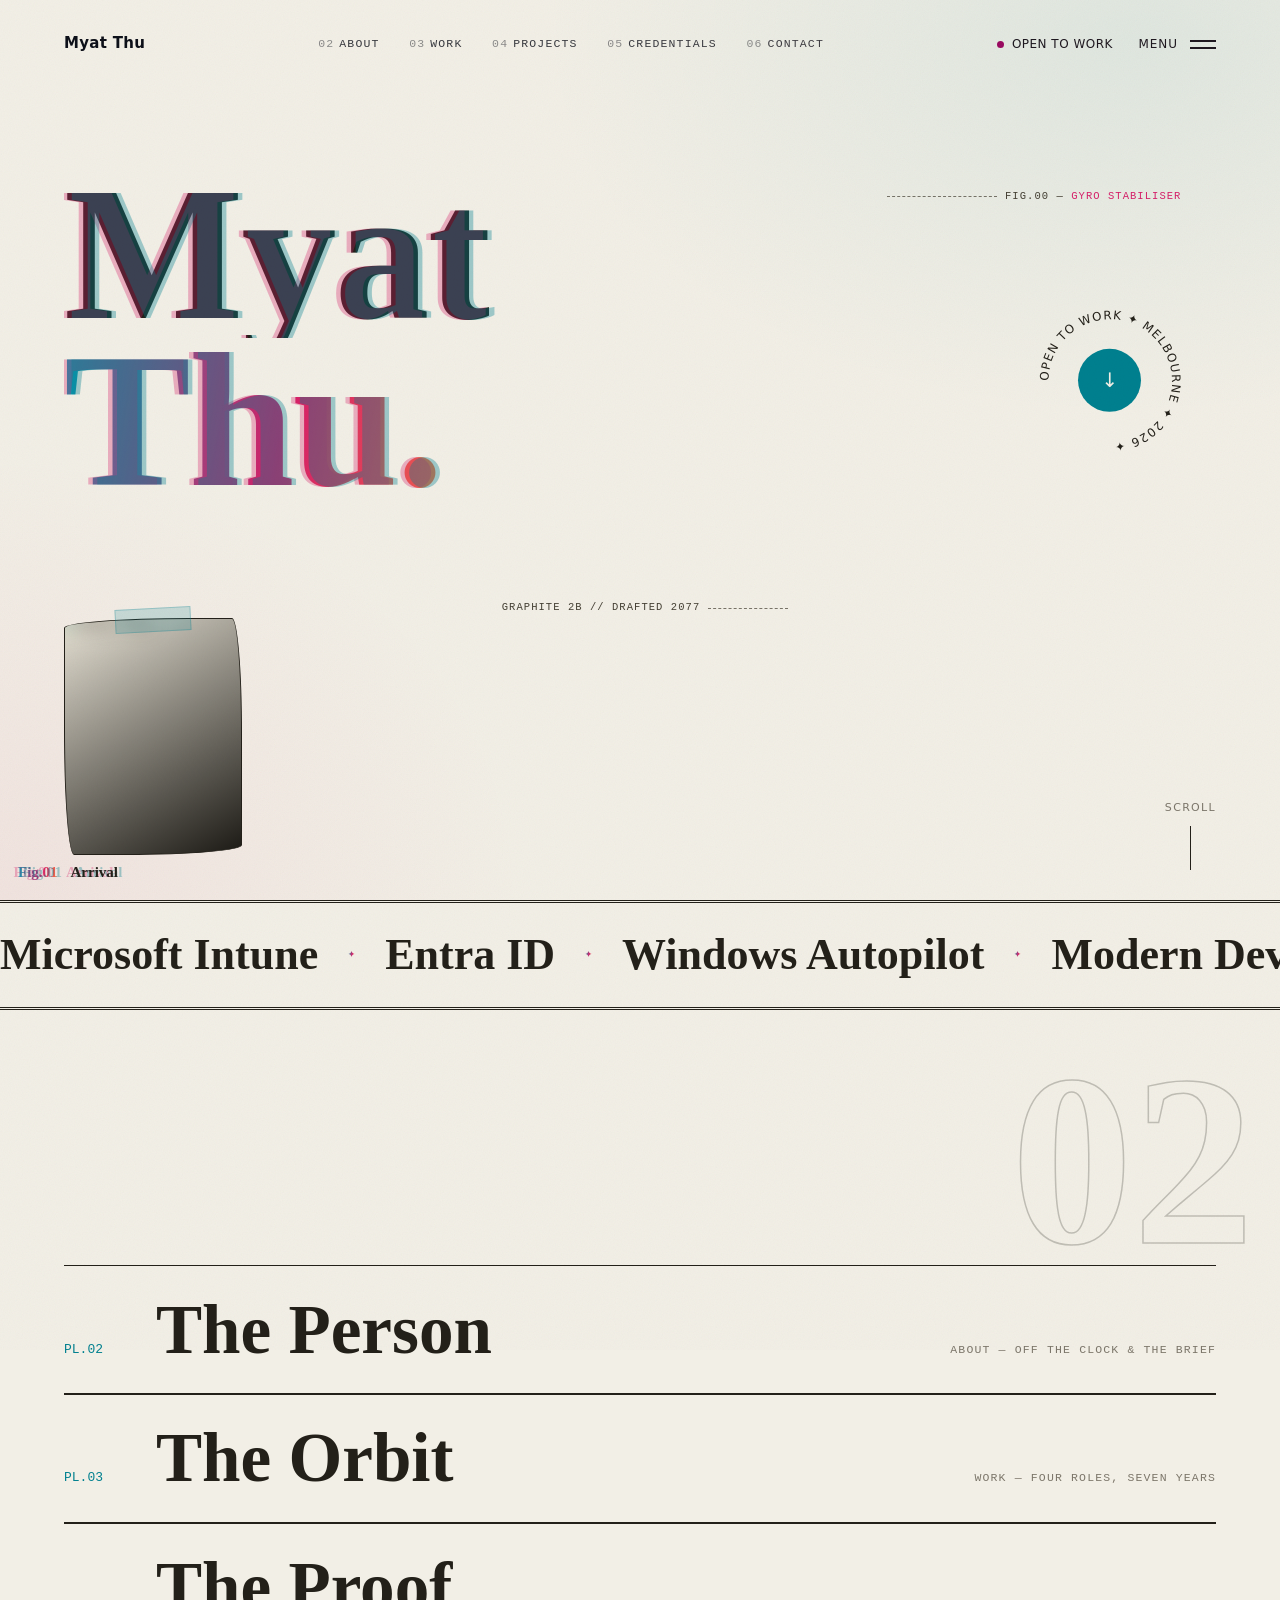
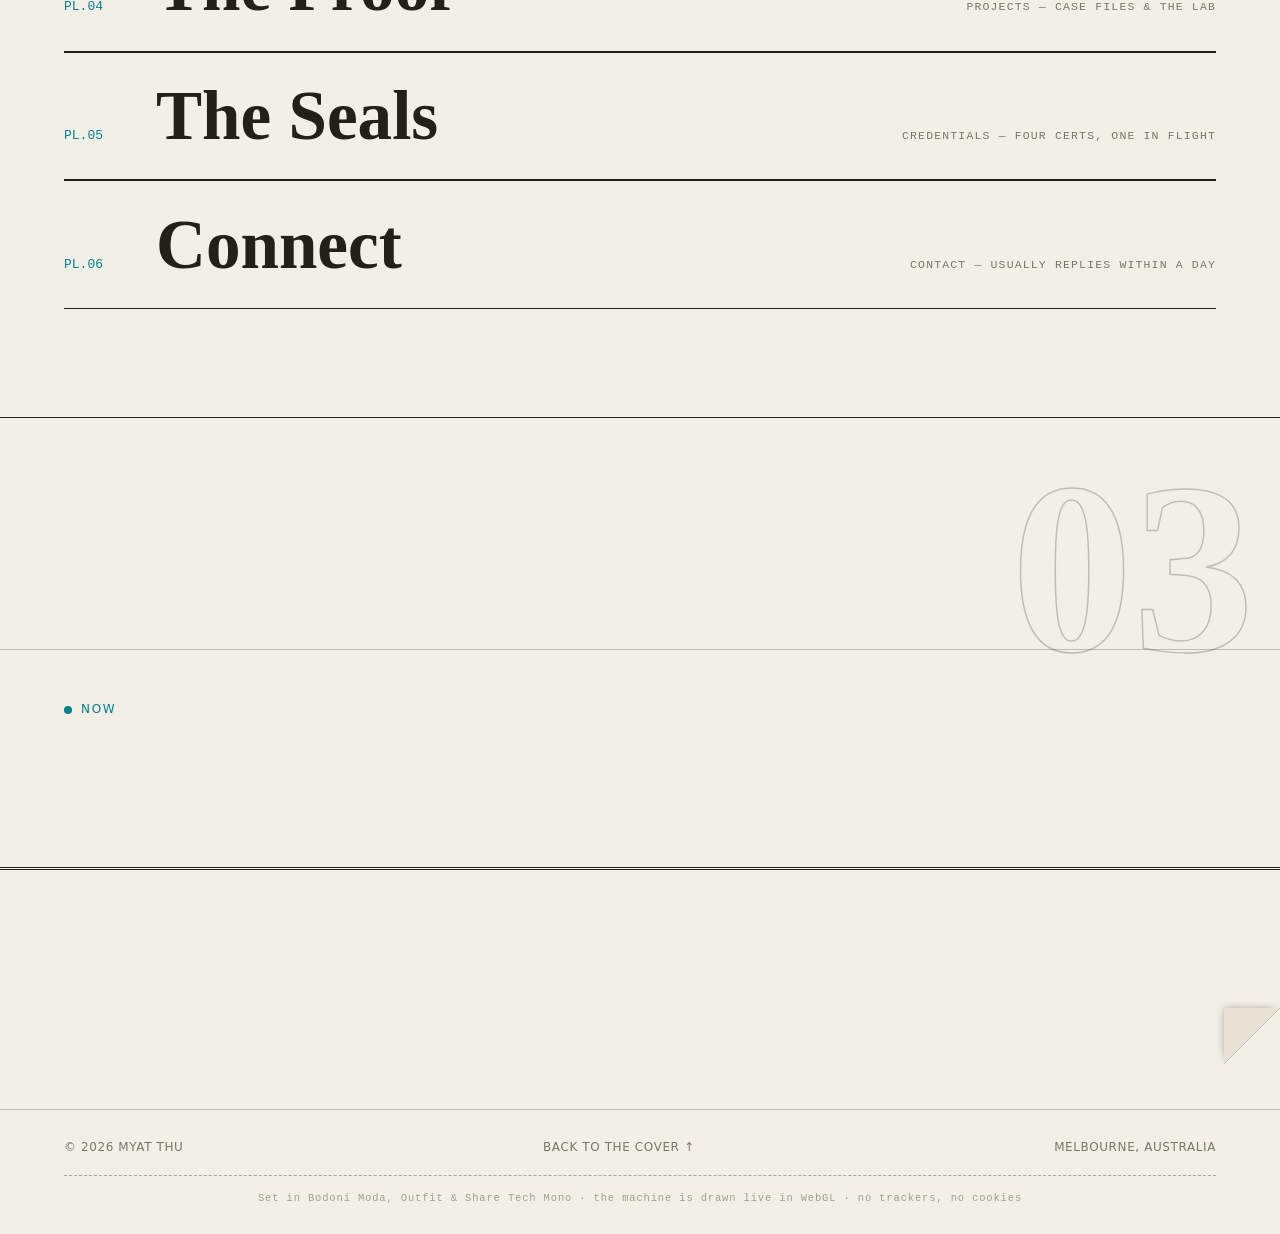
==== index.html @ e96ec8b8 "Exploded view: the machine becomes its own gunpla plate fig.00a on the cover pulls the gyro machine " ====
<!DOCTYPE html>
<html lang="en">
<head>
  <meta charset="UTF-8" />
  <meta name="viewport" content="width=device-width, initial-scale=1.0" />
  <title>Myat Thu — Modern Workplace & Cloud</title>
  <meta name="description" content="Myat Thu — an IT professional specialising in the Microsoft ecosystem: Modern Device Management, Intune, Entra ID, and cloud administration. Based in Melbourne, Australia." />
  <meta name="author" content="Myat Thu" />
  <link rel="canonical" href="https://myatgthu.github.io/hello-world.io/" />
  <meta name="theme-color" content="#f2efe6" />
  <meta property="og:type" content="website" />
  <meta property="og:site_name" content="Myat Thu" />
  <meta property="og:url" content="https://myatgthu.github.io/hello-world.io/" />
  <meta property="og:title" content="Myat Thu — Modern Workplace & Cloud" />
  <meta property="og:description" content="Myat Thu — an IT professional specialising in the Microsoft ecosystem: Modern Device Management, Intune, Entra ID, and cloud administration. Based in Melbourne, Australia." />
  <meta property="og:image" content="https://myatgthu.github.io/hello-world.io/assets/og.png" />
  <meta property="og:image:width" content="2400" />
  <meta property="og:image:height" content="1260" />
  <meta property="og:image:alt" content="Myat Thu — IT professional shaping the Microsoft modern workplace. Intune · Entra ID · Cloud · Melbourne." />
  <meta name="twitter:card" content="summary_large_image" />
  <meta name="twitter:title" content="Myat Thu — Modern Workplace & Cloud" />
  <meta name="twitter:description" content="Myat Thu — an IT professional specialising in the Microsoft ecosystem: Modern Device Management, Intune, Entra ID, and cloud administration. Based in Melbourne, Australia." />
  <meta name="twitter:image" content="https://myatgthu.github.io/hello-world.io/assets/og.png" />

  <link rel="icon" href="data:image/svg+xml,<svg xmlns='http://www.w3.org/2000/svg' viewBox='0 0 100 100'><rect width='100' height='100' rx='28' fill='%23201d15'/><text x='50' y='70' font-size='56' font-family='Arial,sans-serif' font-weight='700' fill='%23f2efe6' text-anchor='middle'>M</text></svg>" />

  <script>document.documentElement.classList.add('js');try{var n=sessionStorage.getItem('nav');if(n){var c=document.documentElement.classList;c.add('is-entering');if(n==='wipe')c.add('is-wipe');}}catch(e){}</script>

  <link rel="preload" href="assets/fonts/outfit.woff2" as="font" type="font/woff2" crossorigin />
  <link rel="preload" href="assets/fonts/bodoni-moda.woff2" as="font" type="font/woff2" crossorigin />
  <link rel="preload" href="assets/fonts/share-tech-mono.woff2" as="font" type="font/woff2" crossorigin />
  <link rel="stylesheet" href="styles.css?v=__BUILD__" />
</head>
<body>
  <a class="skip-link" href="#main">Skip to content</a>

  <div class="grain" aria-hidden="true"></div>
  <div class="cursor" aria-hidden="true"><span class="cursor__label"></span></div>
  <div class="wipe" aria-hidden="true"><span class="wipe__label">Turning the page —</span></div>

  <!-- Preloader (graphite drop) — the cover only; subpages arrive mid-book -->
  <div class="loader" id="loader" aria-hidden="true">
    <div class="loader__drop" aria-hidden="true"></div>
    <div class="loader__inner">
      <span class="loader__name">Myat&nbsp;Thu</span>
      <span class="loader__count"><i id="loaderCount">0</i><em>%</em></span>
    </div>
    <div class="loader__bar"><span id="loaderBar"></span></div>
  </div>

  <!-- Masthead: the tabs are pages, not anchors -->
  <header class="head" id="head">
    <a class="head__brand" href="index.html" data-cursor="cover">Myat&nbsp;Thu</a>
    <nav class="head__nav" aria-label="Pages">
      <a href="about.html"><i>02</i>About</a>
      <a href="work.html"><i>03</i>Work</a>
      <a href="projects.html"><i>04</i>Projects</a>
      <a href="credentials.html"><i>05</i>Credentials</a>
      <a href="contact.html"><i>06</i>Contact</a>
    </nav>
    <div class="head__right">
      <a class="head__status" href="contact.html" data-cursor="say hi">
        <span class="head__dot"></span> <span>Open to work</span>
      </a>
      <button class="menu-btn" id="menuBtn" type="button" aria-expanded="false" aria-controls="menu">
        <span class="menu-btn__label">Menu</span>
        <span class="menu-btn__bars"><i></i><i></i></span>
      </button>
    </div>
  </header>

  <!-- Fullscreen menu -->
  <nav class="menu" id="menu" aria-label="Primary" aria-hidden="true">
    <div class="menu__inner">
      <ul class="menu__links">
        <li><a href="index.html" aria-current="page"><span class="menu__idx">01</span> Cover</a></li>
        <li><a href="about.html"><span class="menu__idx">02</span> About</a></li>
        <li><a href="work.html"><span class="menu__idx">03</span> Work</a></li>
        <li><a href="projects.html"><span class="menu__idx">04</span> Projects</a></li>
        <li><a href="credentials.html"><span class="menu__idx">05</span> Credentials</a></li>
        <li><a href="contact.html"><span class="menu__idx">06</span> Contact</a></li>
      </ul>
      <div class="menu__meta">
        <div class="menu__col">
          <span class="menu__h">Get in touch</span>
          <a href="mailto:myatgeorgethu@gmail.com" data-cursor="email">myatgeorgethu@gmail.com</a>
          <a href="assets/Myat-Thu-CV.pdf" download data-cursor="download">Download CV ↓</a>
        </div>
        <div class="menu__col">
          <span class="menu__h">Based in</span>
          <span>Melbourne, Australia</span>
        </div>
        <div class="menu__col">
          <span class="menu__h">Status</span>
          <span>Open to opportunities — 2026</span>
        </div>
      </div>
    </div>
  </nav>

  <main id="main">
    <!-- ============================ COVER ============================ -->
    <section class="hero" id="top" data-chapter="Arrival">
      <div class="hero__bg" data-parallax="0.22" aria-hidden="true"></div>

      <p class="hero__eyebrow" data-reveal>
        <span>Field notes — modern workplace division</span><span>Melbourne, AU — 2026</span>
      </p>

      <div class="hero__main">
        <h1 class="hero__title" aria-label="Myat Thu">
          <span class="line" aria-hidden="true"><span class="word" data-split>Myat</span></span>
          <span class="line" aria-hidden="true"><span class="word word--accent" data-split>Thu.</span></span>
        </h1>

        <a class="badge" href="contact.html" data-cursor="let's talk" data-magnetic="0.34" aria-label="Open to work, available 2026">
          <svg class="badge__svg" viewBox="0 0 140 140" aria-hidden="true">
            <defs>
              <path id="badgePath" d="M70,70 m-52,0 a52,52 0 1,1 104,0 a52,52 0 1,1 -104,0" />
            </defs>
            <text><textPath href="#badgePath" startOffset="0">OPEN TO WORK ✦ MELBOURNE ✦ 2026 ✦ </textPath></text>
          </svg>
          <span class="badge__center" aria-hidden="true">↓</span>
        </a>

        <p class="hero__thesis" data-reveal>
          Every device that lands on my desk leaves in the same shape.
          So does the machine.
        </p>

        <!-- schematic callouts pointing into the drawing -->
        <span class="anno anno--l" style="top: 4%; right: 3%; --lead: 110px;" aria-hidden="true">fig.00 — <em>gyro stabiliser</em></span>
        <span class="anno anno--r" style="bottom: -6%; left: 38%; --lead: 80px;" aria-hidden="true">graphite 2B // drafted 2077</span>

        <button class="anno-btn" id="explodeBtn" type="button" aria-pressed="false">fig.00a — exploded view</button>
      </div>

      <!-- Exploded-view parts list: runner-coded, credential-rated -->
      <ol class="parts" aria-label="Machine parts — the stack behind the work">
        <li class="part part--a1"><span class="part__runner">A1</span><span class="part__cred">MD-102</span><span class="part__code">END · outer ring</span><span class="part__name">Endpoint — Intune, Autopilot, SOE</span></li>
        <li class="part part--a2"><span class="part__runner">A2</span><span class="part__cred">SC-300<i>*</i></span><span class="part__code">IDN · mid ring</span><span class="part__name">Identity — Entra, conditional access</span></li>
        <li class="part part--a3"><span class="part__runner">A3</span><span class="part__cred">AZ-900</span><span class="part__code">CLD · inner ring</span><span class="part__name">Cloud — Azure, Microsoft 365</span></li>
        <li class="part part--b1"><span class="part__runner">B1</span><span class="part__cred">L2&nbsp;ESC</span><span class="part__code">SRV · core</span><span class="part__name">Service — the desk, SLAs, on-call</span></li>
        <li class="part part--c1"><span class="part__runner">C1</span><span class="part__cred">KBA</span><span class="part__code">SIG · beacon</span><span class="part__name">Signal — docs &amp; playbooks</span></li>
        <li class="parts__note" aria-hidden="true">* in progress — see Plate 05</li>
      </ol>

      <div class="hero__foot">
        <div class="hero__portrait" data-parallax="-0.16" data-cursor="that's me">
          <div class="hero__portrait-media">
            <img class="hero__portrait-img" src="assets/portrait.jpg" alt="Myat Thu" width="470" height="627" />
          </div>
        </div>
        <div class="hero__intro">
          <p class="hero__role" data-reveal>
            IT professional shaping the <b>Microsoft modern workplace</b> —
            device management, identity, and cloud, tuned for automation and security.
          </p>
          <div class="hero__meta" data-reveal>
            <span>Service Desk Analyst</span>
            <span>IPH Limited</span>
            <span>Melbourne, Australia</span>
          </div>
        </div>
      </div>

      <a class="hero__scroll" href="#contents" data-cursor="scroll" aria-label="Scroll to contents">
        <span>Scroll</span><i></i>
      </a>
    </section>

    <!-- ============================ MARQUEE ============================ -->
    <div class="marquee" aria-hidden="true">
      <div class="marquee__track" id="marquee">
        <span>Microsoft Intune</span><span class="dot">✦</span>
        <span>Entra ID</span><span class="dot">✦</span>
        <span>Windows Autopilot</span><span class="dot">✦</span>
        <span>Modern Device Management</span><span class="dot">✦</span>
        <span>Azure</span><span class="dot">✦</span>
        <span>PowerShell</span><span class="dot">✦</span>
        <span>Endpoint Security</span><span class="dot">✦</span>
        <span>Microsoft 365</span><span class="dot">✦</span>
        <span>Microsoft Intune</span><span class="dot">✦</span>
        <span>Entra ID</span><span class="dot">✦</span>
        <span>Windows Autopilot</span><span class="dot">✦</span>
        <span>Modern Device Management</span><span class="dot">✦</span>
        <span>Azure</span><span class="dot">✦</span>
        <span>PowerShell</span><span class="dot">✦</span>
        <span>Endpoint Security</span><span class="dot">✦</span>
        <span>Microsoft 365</span><span class="dot">✦</span>
      </div>
    </div>

    <!-- ============================ CONTENTS ============================ -->
    <section class="toc" id="contents" data-chapter="Contents" aria-label="Contents">
      <div class="caps__head">
        <h2 class="section-title" data-reveal>Contents</h2>
        <p class="caps__note" data-reveal>Five plates. Each one is its own page — open any of them.</p>
      </div>
      <ol class="toc__list">
        <li><a class="toc__row" href="about.html" data-cursor="open plate">
          <span class="toc__no">PL.02</span>
          <span class="toc__t">The Person</span>
          <span class="toc__d">About — off the clock &amp; the brief</span>
        </a></li>
        <li><a class="toc__row" href="work.html" data-cursor="open plate">
          <span class="toc__no">PL.03</span>
          <span class="toc__t">The Orbit</span>
          <span class="toc__d">Work — four roles, seven years</span>
        </a></li>
        <li><a class="toc__row" href="projects.html" data-cursor="open plate">
          <span class="toc__no">PL.04</span>
          <span class="toc__t">The Proof</span>
          <span class="toc__d">Projects — case files &amp; the lab</span>
        </a></li>
        <li><a class="toc__row" href="credentials.html" data-cursor="open plate">
          <span class="toc__no">PL.05</span>
          <span class="toc__t">The Seals</span>
          <span class="toc__d">Credentials — four certs, one in flight</span>
        </a></li>
        <li><a class="toc__row" href="contact.html" data-cursor="open plate">
          <span class="toc__no">PL.06</span>
          <span class="toc__t">Connect</span>
          <span class="toc__d">Contact — usually replies within a day</span>
        </a></li>
      </ol>
    </section>

    <!-- ============================ STATS ============================ -->
    <section class="stats" data-chapter="Signal" aria-label="By the numbers">
      <div class="stat" data-reveal>
        <span class="stat__num" data-count="400" data-suffix="+">400+</span>
        <span class="stat__label">Retail stores kept running nationwide</span>
      </div>
      <div class="stat" data-reveal>
        <span class="stat__num" data-count="50" data-suffix="/day">50/day</span>
        <span class="stat__label">Tickets cleared a day at peak load</span>
      </div>
      <div class="stat" data-reveal>
        <span class="stat__num" data-count="2" data-suffix="nd">2nd</span>
        <span class="stat__label">Level escalation point for the desk</span>
      </div>
      <div class="stat" data-reveal>
        <span class="stat__num" data-count="4" data-suffix="">4</span>
        <span class="stat__label">Microsoft &amp; Google certifications</span>
      </div>
    </section>

    <!-- ============================ NOW ============================ -->
    <section class="now" aria-label="What I'm focused on now">
      <span class="now__tag"><span class="now__dot" aria-hidden="true"></span> Now</span>
      <p class="now__text" data-reveal>
        Studying for <strong>SC-300</strong> — Microsoft Identity &amp; Access Administrator —
        deepening Entra ID, conditional access, and identity governance.
      </p>
    </section>


    <!-- ============================ PAGE TURN ============================ -->
    <a class="turn" href="about.html" data-chapter="Connect" data-cursor="turn the page">
      <span class="turn__k" data-reveal>Continued on Plate 02</span>
      <span class="turn__t" data-reveal>The Person <em>— About</em></span>
      <span class="turn__fold" aria-hidden="true"></span>
    </a>
  </main>

  <footer class="foot">
    <span>© 2026 Myat Thu</span>
    <a href="index.html" data-cursor="cover">Back to the cover ↑</a>
    <span>Melbourne, Australia</span>
    <span class="foot__colophon">Set in Bodoni Moda, Outfit &amp; Share Tech Mono · the machine is drawn live in WebGL · no trackers, no cookies</span>
  </footer>

  <script src="vendor/gsap.min.js" defer></script>
  <script src="vendor/ScrollTrigger.min.js" defer></script>
  <script src="vendor/lenis.min.js" defer></script>
  <script src="vendor/anime.umd.min.js" defer></script>
  <script src="main.js?v=__BUILD__" defer></script>
  <!-- mercury lazy-loads vendor/three.mercury.min.js itself, off the critical path -->
  <script src="mercury.js?v=__BUILD__" defer></script>
</body>
</html>
---- styles.css ----
/* ===========================================================================
   Myat Thu — Portfolio
   MERCURY: a porcelain gallery around one blob of living chrome. Ink serif
   display type (Bodoni), Outfit body, iridescent accents. The metal is the
   protagonist; the page is its stage.
   =========================================================================== */

@font-face {
  font-family: "Outfit";
  src: url("assets/fonts/outfit.woff2") format("woff2");
  font-weight: 100 900;
  font-style: normal;
  font-display: swap;
}
@font-face {
  font-family: "Bodoni Moda";
  src: url("assets/fonts/bodoni-moda.woff2") format("woff2");
  font-weight: 800;
  font-style: normal;
  font-display: swap;
}
@font-face {
  font-family: "Share Tech Mono";
  src: url("assets/fonts/share-tech-mono.woff2") format("woff2");
  font-weight: 400;
  font-style: normal;
  font-display: swap;
}

/* ----- Tokens — FIELD NOTES / 2077 -----
   Paper + graphite + two neon interference colours. Token NAMES are unchanged
   from the porcelain era on purpose: every rule downstream (scrims, divergence
   shadows, hover fills) re-skins itself from these values alone. */
:root {
  --bone: #f2efe6;                      /* warm working paper */
  --bone-2: #e7e2d5;
  --ink: #232019;                       /* 2B graphite, never pure black */
  --ink-2: #454034;
  --muted: #7c766a;
  --faint: #a59d8d;
  --line: rgba(35, 32, 25, 0.24);       /* construction lines read darker on paper */
  --accent: #00808f;                    /* neon cyan, held down to AA on paper */
  --accent-2: #d61f69;                  /* magenta interference */
  --neon: #19d3e6;                      /* glow-only variants — never body text */
  --neon-2: #ff4d9a;
  --iri: linear-gradient(100deg, #00a3b8 0%, #d61f69 58%, #ff8a3c 108%);
  --noir: #1b1914;                      /* blackboard */
  --noir-fg: #f2efe6;
  --card: #f6f3ea;
  --grain-blend: multiply;
  --grain-op: 0.055;                    /* more tooth: this is paper now */
  --accent-glow: none;
  --glow-1: rgba(0, 128, 143, 0.08);
  --glow-2: rgba(214, 31, 105, 0.06);
  --font: "Outfit", ui-sans-serif, system-ui, -apple-system, "Segoe UI", Roboto, sans-serif;
  --font-display: "Bodoni Moda", Didot, "Playfair Display", Georgia, serif;
  --mono: "Share Tech Mono", ui-monospace, "SFMono-Regular", Menlo, Consolas, monospace;

  /* the hand-drawn rectangle: four uneven radii, the classic wobble */
  --sketch-r: 255px 15px 225px 15px / 15px 225px 15px 255px;
  --sketch-r-sm: 125px 10px 115px 10px / 10px 115px 10px 125px;
  --hatch: repeating-linear-gradient(45deg, transparent 0 3px, rgba(35, 32, 25, 0.055) 3px 4px);

  --pad: clamp(20px, 5vw, 88px);
  --maxw: 1480px;
  --ease: cubic-bezier(0.22, 1, 0.36, 1);
}

* { box-sizing: border-box; margin: 0; }
html { -webkit-text-size-adjust: 100%; }

body {
  font-family: var(--font);
  background: var(--bone);
  color: var(--ink);
  font-size: clamp(15px, 1.05vw, 17px);
  line-height: 1.55;
  font-weight: 400;
  -webkit-font-smoothing: antialiased;
  text-rendering: optimizeLegibility;
  overflow-x: hidden;
}

html.lenis, html.lenis body { height: auto; }
.lenis.lenis-smooth { scroll-behavior: auto !important; }
.lenis.lenis-stopped { overflow: hidden; }
/* Freeze scrolling while the preloader is on screen. */
html.is-loading, html.is-loading body { overflow: hidden !important; height: 100%; touch-action: none; }

h1, h2, h3 { font-weight: 500; line-height: 1; letter-spacing: -0.03em; }
a { color: inherit; text-decoration: none; }
b { font-weight: 600; color: var(--accent); }
.accent { color: var(--accent-2); text-shadow: var(--accent-glow); }

::selection { background: var(--accent); color: var(--bone); }

.skip-link {
  position: fixed; left: -999px; top: 12px; z-index: 1100;
  background: var(--ink); color: var(--bone); padding: 10px 16px; border-radius: 6px;
}
.skip-link:focus { left: 12px; }
:focus-visible { outline: 2px solid var(--accent); outline-offset: 3px; }

/* ----- Grain ----- */
.grain {
  position: fixed; inset: -50%; z-index: 900; pointer-events: none;
  opacity: var(--grain-op); mix-blend-mode: var(--grain-blend); will-change: transform;
  background-image: url("data:image/svg+xml,%3Csvg xmlns='http://www.w3.org/2000/svg' width='160' height='160'%3E%3Cfilter id='n'%3E%3CfeTurbulence type='fractalNoise' baseFrequency='0.85' numOctaves='3' stitchTiles='stitch'/%3E%3C/filter%3E%3Crect width='100%25' height='100%25' filter='url(%23n)'/%3E%3C/svg%3E");
  animation: grain 0.5s steps(5) infinite;
}
@keyframes grain {
  0%   { transform: translate(0, 0); }
  20%  { transform: translate(-4%, 3%); }
  40%  { transform: translate(3%, -5%); }
  60%  { transform: translate(-3%, 2%); }
  80%  { transform: translate(4%, -3%); }
  100% { transform: translate(0, 0); }
}

/* Keep the grain texture on phones but skip the continuous blended-layer animation. */
@media (max-width: 820px) { .grain { animation: none; } }
@media (prefers-reduced-motion: reduce) { .grain { animation: none; } }

/* ----- Custom cursor ----- */
/* Hidden until the pointer first moves — otherwise the dot sits parked in the
   top-left corner of a freshly loaded page. */
.cursor {
  position: fixed; top: 0; left: 0; z-index: 950;
  min-width: 10px; height: 10px; border-radius: 999px; background: var(--accent);
  pointer-events: none; transform: translate(-50%, -50%); display: none;
  align-items: center; justify-content: center; box-sizing: border-box; padding: 0;
  transition: min-width .3s var(--ease), height .3s var(--ease), padding .3s var(--ease), background .3s var(--ease);
}
.cursor__label {
  color: var(--bone); font-size: 11px; font-weight: 600; letter-spacing: .04em;
  white-space: nowrap; text-transform: uppercase; max-width: 0; overflow: hidden; opacity: 0;
  transition: max-width .3s var(--ease), opacity .2s var(--ease);
}
/* Plain hover (links without a label): a small ring. */
.cursor.is-hover { min-width: 44px; height: 44px; }
/* Labelled hover: a pill sized to the text — fits any length. */
.cursor.is-label { height: auto; padding: 9px 16px; }
.cursor.is-label .cursor__label { max-width: 60vw; opacity: 1; }
/* The trailing ring lags the dot, so fast moves stretch the pair apart and
   slow ones close it back up. Difference blending keeps it readable over both
   the porcelain page and the dark fullscreen menu. */
.cursor-ring {
  position: fixed; top: 0; left: 0; z-index: 949; display: none;
  width: 30px; height: 30px; border-radius: 999px;
  border: 1px solid var(--ink); mix-blend-mode: difference; pointer-events: none;
  transition: width .35s var(--ease), height .35s var(--ease), opacity .3s var(--ease);
}
.cursor-ring.is-wide { width: 56px; height: 56px; opacity: .45; }
.cursor.is-out, .cursor-ring.is-out { opacity: 0; }
@media (hover: hover) and (pointer: fine) {
  html.has-cursor .cursor { display: flex; }
  html.has-cursor .cursor-ring { display: block; }
}
@media (prefers-reduced-motion: reduce) { .cursor-ring { display: none !important; } }

/* ----- Preloader (a chrome drop falls while the counter climbs) ----- */
.loader {
  position: fixed; inset: 0; z-index: 1000; background: var(--bone);
  display: flex; flex-direction: column; justify-content: flex-end; padding: var(--pad);
}
.loader__drop {
  position: absolute; left: 50%; top: -30px; width: 22px; height: 22px; border-radius: 50% 50% 52% 48%;
  background: radial-gradient(circle at 34% 30%, #8f887a 0 18%, #4c463c 46%, var(--ink) 100%);
  animation: dropfall 1.15s cubic-bezier(0.5, 0, 0.9, 0.4) infinite;
}
@keyframes dropfall {
  0% { transform: translate(-50%, 0) scale(1, 1); opacity: 0; }
  12% { opacity: 1; }
  78% { transform: translate(-50%, 74vh) scale(0.92, 1.14); opacity: 1; }
  88% { transform: translate(-50%, 76vh) scale(1.5, 0.4); opacity: 0.8; }
  100% { transform: translate(-50%, 76vh) scale(2.1, 0.12); opacity: 0; }
}
.loader__inner { display: flex; align-items: baseline; justify-content: space-between; border-bottom: 1px solid var(--line); padding-bottom: 18px; }
.loader__name { font-family: var(--font-display); font-size: clamp(34px, 7vw, 76px); font-weight: 800; letter-spacing: 0; }
.loader__count { font-size: clamp(28px, 6vw, 64px); font-weight: 300; font-variant-numeric: tabular-nums; }
.loader__count em { font-style: normal; font-size: 0.5em; color: var(--muted); }
.loader__bar { height: 2px; background: var(--line); margin-top: 16px; overflow: hidden; }
.loader__bar span { display: block; height: 100%; width: 0%; background: var(--ink); }

/* ----- Header ----- */
.head {
  position: fixed; top: 0; left: 0; right: 0; z-index: 860; /* above the menu so the close button stays clickable */
  display: flex; align-items: center; justify-content: space-between;
  padding: 22px var(--pad); mix-blend-mode: difference; color: #fff;
}
.head a { color: #fff; }
.head__brand { font-size: 15px; font-weight: 600; letter-spacing: .02em; }
.head__status { font-size: 12px; letter-spacing: .04em; text-transform: uppercase; display: flex; align-items: center; gap: 8px; }
.head__dot { width: 7px; height: 7px; border-radius: 50%; background: #4ade80; animation: pulse 2.4s infinite; }
@keyframes pulse { 0%{box-shadow:0 0 0 0 rgba(74,222,128,.5)} 70%{box-shadow:0 0 0 8px rgba(74,222,128,0)} 100%{box-shadow:0 0 0 0 rgba(74,222,128,0)} }

.menu-btn {
  display: flex; align-items: center; gap: 12px; background: none; border: 0; cursor: pointer;
  color: #fff; font-family: var(--font); font-size: 12px; letter-spacing: .08em; text-transform: uppercase;
  min-height: 44px; padding: 8px 0;
}
.menu-btn__bars { display: inline-flex; flex-direction: column; gap: 5px; width: 26px; }
.menu-btn__bars i { height: 2px; background: #fff; transition: transform .4s var(--ease), opacity .3s; }
.menu-btn.is-open .menu-btn__bars i:nth-child(1) { transform: translateY(3.5px) rotate(45deg); }
.menu-btn.is-open .menu-btn__bars i:nth-child(2) { transform: translateY(-3.5px) rotate(-45deg); }
@media (max-width: 640px) { .head__status { display: none; } }

/* ----- Fullscreen menu ----- */
.menu {
  position: fixed; inset: 0; z-index: 850; background: var(--noir); color: var(--noir-fg);
  padding: clamp(78px, 11vh, 150px) var(--pad) var(--pad);
  display: flex; flex-direction: column;
  overflow-y: auto; clip-path: inset(0 0 100% 0); pointer-events: none;
}
.menu.is-open { pointer-events: auto; }
/* Fill the menu so links and meta spread top-to-bottom; scrolls if a short viewport can't fit. */
.menu__inner { flex: 1; display: flex; flex-direction: column; justify-content: space-between; gap: clamp(24px, 4vh, 48px); }
.menu__links { list-style: none; padding: 0; }
.menu__links li { overflow: hidden; border-top: 1px solid rgb(from var(--noir-fg) r g b / 0.14); }
.menu__links li:last-child { border-bottom: 1px solid rgb(from var(--noir-fg) r g b / 0.14); }
.menu__links a {
  display: flex; align-items: baseline; gap: 20px;
  font-size: clamp(34px, min(9vw, 11.5vh), 110px); font-weight: 500; letter-spacing: -0.03em;
  padding: clamp(8px, 1.6vh, 22px) 0; color: var(--noir-fg);
  transition: color .35s var(--ease), padding-left .4s var(--ease);
}
.menu__idx { font-size: 14px; font-weight: 400; color: var(--faint); letter-spacing: 0; }
@media (hover: hover) { .menu__links a:hover { color: var(--accent); padding-left: 24px; } }
.menu__meta { display: flex; flex-wrap: wrap; gap: 28px 64px; padding-top: 32px; }
.menu__col { display: flex; flex-direction: column; gap: 8px; }
.menu__h { font-size: 11px; letter-spacing: .1em; text-transform: uppercase; color: var(--faint); }
.menu__col a:hover { color: var(--accent); }

/* ----- Section scaffolding ----- */
section { position: relative; }
.section-title {
  font-family: var(--font-display); font-size: clamp(34px, 6.6vw, 88px); font-weight: 800; line-height: 0.98; letter-spacing: 0;
}
/* Anime.js letter cascades */
.lw { display: inline-block; white-space: nowrap; }
.ltr { display: inline-block; will-change: transform; }
.section-title--sm { font-size: clamp(30px, 5vw, 60px); }

/* ----- HERO ----- */
.hero {
  min-height: 100svh; padding: clamp(84px, 10vh, 104px) var(--pad) clamp(28px, 4vh, 44px);
  display: flex; flex-direction: column; justify-content: center; overflow: hidden;
}
.hero__bg {
  position: absolute; inset: -10%; z-index: -1;
  background:
    radial-gradient(55% 50% at 82% 12%, var(--glow-1), transparent 70%),
    radial-gradient(50% 60% at 8% 92%, var(--glow-2), transparent 70%);
}
/* The mercury — fixed raymarch canvas injected by mercury.js, painted above
   the body background but behind all content. Fades in on its first frame. */
.mercury { position: fixed; inset: 0; z-index: -1; display: block; pointer-events: none; opacity: 0; transition: opacity 1.1s var(--ease); }
/* Graphite is far lighter-handed than chrome was, so the drawing runs closer
   to full strength; the shader's own ink alpha does the receding. */
.mercury.is-live { opacity: 0.85; }

/* Reading scrim — a soft porcelain wash behind body copy. Same colour as the
   page, so it is invisible over porcelain and only softens the roaming metal
   where it would otherwise sit behind text; feathered (blur) so the block edge
   never reads as a card. Applied to small copy only — big display headings win
   on their own. Reuses the isolate + z-index:-1 pattern (sits above the canvas,
   behind the block's own text). */
.intro__lead, .now__text, .hero__role, .caps__note, .toolbox__note,
.certs__note, .step__d, .role__points, .lab__d, .contact__meta {
  position: relative; isolation: isolate;
}
.intro__lead::before, .now__text::before, .hero__role::before, .caps__note::before,
.toolbox__note::before, .certs__note::before, .step__d::before, .role__points::before,
.lab__d::before, .contact__meta::before {
  content: ""; position: absolute; inset: -0.5em -0.9em; z-index: -1;
  background: var(--bone); border-radius: 16px;
  filter: blur(15px); opacity: 0.72; pointer-events: none;
}
/* Immersive scroll: hide the native scrollbar once JS is running (no-JS
   visitors keep the system bar); a thin progress line keeps orientation. */
html.js { scrollbar-width: none; }
html.js::-webkit-scrollbar { display: none; }
/* Directional drifts start elements off to the side; contain that overflow
   at the source sections. Never clip <html> — a clipped root stops every
   position:sticky descendant from sticking (toolbox heading, work sidebar). */
.stats, .edu { overflow-x: hidden; overflow-x: clip; }
.progress {
  position: fixed; top: 0; left: 0; right: 0; height: 2px; z-index: 845; /* under the menu overlay */
  background: var(--iri); transform: scaleX(0); transform-origin: 0 50%; pointer-events: none;
}
/* Driven by the scroll position itself rather than a scroll listener: the
   compositor advances it, so it stays smooth while the main thread is busy and
   costs nothing per scroll event. main.js wires its JS fallback only where this
   is unsupported, so the two never both run. */
@supports (animation-timeline: scroll()) {
  .progress { animation: progress-grow linear both; animation-timeline: scroll(root block); }
}
@keyframes progress-grow { from { transform: scaleX(0); } to { transform: scaleX(1); } }
.hero__eyebrow {
  display: flex; justify-content: space-between; max-width: var(--maxw); width: 100%;
  margin: 0 auto clamp(18px, 4vh, 40px); font-size: 12px; letter-spacing: .08em; text-transform: uppercase;
  color: var(--muted); border-bottom: 1px solid var(--line); padding-bottom: 16px;
}
.hero__main { position: relative; max-width: var(--maxw); margin: 0 auto; width: 100%; }
.hero__title {
  font-family: var(--font-display); font-size: clamp(60px, 15vw, 190px); font-weight: 800; line-height: 0.88; letter-spacing: -0.01em;
}
.hero__title .line { display: block; overflow: hidden; }
.hero__title .word { display: inline-block; }
.hero__title .word--accent {
  background: var(--iri); -webkit-background-clip: text; background-clip: text;
  color: transparent; -webkit-text-fill-color: transparent;
}

/* ----- The cast -----
   Each display word carries two stacked backgrounds clipped to its glyphs: a
   specular band on top, the word's normal fill underneath. Sliding --sweep runs
   the band across the letterforms once, so the name reads as struck from the
   metal moving behind it. Parked off the right by default, which is also the
   resting state for reduced motion and for no-GSAP. Gated on html.js so a
   visitor without JS never risks transparent text with no gradient behind it. */
html.js .hero__title .word,
html.js .plate__title .word,
html.js .contact__title .word {
  --word-fill: linear-gradient(var(--ink) 0 100%);
  background-image:
    linear-gradient(102deg, transparent 0 41%, rgba(255,255,255,0.95) 47%,
                    rgba(206,202,193,0.9) 51%, transparent 58% 100%),
    var(--word-fill);
  background-size: 240% 100%, 100% 100%;
  background-position: var(--sweep, 210%) 0, 0 0;
  background-repeat: no-repeat;
  -webkit-background-clip: text; background-clip: text;
  color: transparent; -webkit-text-fill-color: transparent;
}
html.js .hero__title .word--accent,
html.js .plate__title .word--accent,
html.js .contact__title .word--accent { --word-fill: var(--iri); }

/* ----- Hero thesis: the line that says what the metal is doing ----- */
.hero__thesis {
  margin-top: clamp(14px, 2.2vh, 24px); max-width: 46ch;
  font-family: var(--font-display); font-weight: 800;
  font-size: clamp(15px, 1.55vw, 21px); line-height: 1.3; letter-spacing: 0;
  color: var(--ink);
}
.hero__thesis::before {
  content: ""; display: block; width: 46px; height: 2px; margin-bottom: 12px;
  background: var(--iri);
}

/* rotating badge — centred with the independent `translate` property, not
   `transform`, so the magnetic pull can own `transform` without fighting it. */
.badge {
  position: absolute; top: 50%; right: 2%; translate: 0 -50%;
  width: clamp(110px, 13vw, 168px); aspect-ratio: 1; display: grid; place-items: center;
}
.badge__svg { position: absolute; inset: 0; width: 100%; height: 100%; animation: spin 16s linear infinite; }
.badge__svg text { font-size: 10px; font-weight: 500; letter-spacing: 0.1em; fill: var(--ink); text-transform: uppercase; }
.badge__center {
  width: 38%; aspect-ratio: 1; border-radius: 50%; background: var(--accent); color: var(--bone);
  display: grid; place-items: center; font-size: 20px; transition: transform .4s var(--ease);
}
.badge:hover .badge__center { transform: scale(1.12); }
@keyframes spin { to { transform: rotate(360deg); } }
@media (max-width: 720px) {
  /* Keep .badge absolutely positioned (so its SVG stays contained) and sit it
     inline to the right of the name instead of stacking below. */
  .badge { position: absolute; top: 50%; right: 0; translate: 0 -50%; margin: 0; width: clamp(92px, 26vw, 124px); }
}

.hero__foot {
  margin-top: clamp(20px, 3vh, 44px); max-width: var(--maxw); margin-left: auto; margin-right: auto; width: 100%;
  display: grid; grid-template-columns: 178px 1fr; gap: clamp(24px, 5vw, 80px); align-items: end;
}
.hero__portrait { width: 100%; }
.hero__portrait-media {
  position: relative; aspect-ratio: 3/4; border-radius: 6px; overflow: hidden;
  background: linear-gradient(150deg, var(--bone-2), var(--noir)); display: grid; place-items: center;
  border: 1px solid var(--line);
}
/* Portrait is blurred until hover/tap/focus reveals it. JS owns the toggle,
   so no-JS visitors get the clear photo instead of a permanent blur. */
.hero__portrait { cursor: pointer; }
.hero__portrait-img { position: absolute; inset: 0; width: 100%; height: 100%; object-fit: cover; object-position: 50% 28%; display: block; transition: filter .5s var(--ease), transform .5s var(--ease); }
html.js .hero__portrait:not(.is-revealed) .hero__portrait-img { filter: blur(9px); transform: scale(1.08); }
/* Demoted to supporting detail: the thesis line above now carries the hook, so
   this paragraph's job is the specifics a recruiter scans for, not the headline. */
.hero__role { font-size: clamp(15.5px, 1.5vw, 19px); font-weight: 400; line-height: 1.45; max-width: 34ch; letter-spacing: -0.005em; color: var(--ink-2); }
.hero__meta { display: flex; flex-wrap: wrap; gap: 10px 22px; margin-top: 22px; font-size: 12px; letter-spacing: .06em; text-transform: uppercase; color: var(--muted); }
.hero__meta span { position: relative; padding-left: 16px; }
.hero__meta span::before { content: "↳"; position: absolute; left: 0; color: var(--accent); }

.hero__scroll { position: absolute; bottom: 30px; right: var(--pad); display: flex; flex-direction: column; align-items: center; gap: 10px; font-size: 11px; letter-spacing: .12em; text-transform: uppercase; color: var(--muted); }
.hero__scroll i { width: 1px; height: 44px; background: var(--ink); transform-origin: top; animation: scrolldown 2s var(--ease) infinite; }
@keyframes scrolldown { 0%{transform:scaleY(0);transform-origin:top} 40%{transform:scaleY(1);transform-origin:top} 60%{transform:scaleY(1);transform-origin:bottom} 100%{transform:scaleY(0);transform-origin:bottom} }
@media (max-width: 720px) { .hero__foot { grid-template-columns: 1fr; } .hero__portrait { max-width: 180px; } .hero__scroll { display: none; } }
/* Short landscape viewports (tablets, rotated phones, smaller laptops): the
   title is sized by width, so it overflows when the viewport is short. Size
   the hero by height and compact it. Taller desktops keep the full layout. */
@media (orientation: landscape) and (max-height: 880px) {
  .hero { min-height: 0; padding-top: clamp(72px, 13vh, 112px); padding-bottom: clamp(20px, 4vh, 36px); }
  .hero__title { font-size: clamp(48px, min(13vw, 23vh), 150px); }
  .hero__thesis { font-size: clamp(14px, 1.4vw, 17px); margin-top: clamp(10px, 1.8vh, 18px); }
  .hero__thesis::before { margin-bottom: 9px; }
  .hero__foot { margin-top: clamp(18px, 3vh, 40px); gap: clamp(20px, 4vw, 56px); align-items: center; }
  .hero__portrait { max-width: 160px; }
  .hero__scroll { display: none; }
}

/* ----- MARQUEE (serif ticker — direction follows the scroll) ----- */
.marquee { border-top: 1px solid var(--line); border-bottom: 1px solid var(--line); padding: 18px 0; overflow: hidden; white-space: nowrap; }
.marquee__track { display: inline-flex; align-items: center; gap: 30px; will-change: transform; }
.marquee__track span { font-family: var(--font-display); font-size: clamp(22px, 3.6vw, 44px); font-weight: 800; color: var(--ink); }
.marquee__track .dot { font-size: 0.5em; background: var(--iri); -webkit-background-clip: text; background-clip: text; color: transparent; -webkit-text-fill-color: transparent; }

/* ----- INTRO ----- */
.intro { padding: clamp(80px, 14vh, 200px) var(--pad); max-width: var(--maxw); margin: 0 auto; }
.intro__label { font-size: 12px; letter-spacing: .08em; text-transform: uppercase; color: var(--muted); margin-bottom: clamp(28px, 5vh, 60px); }
.intro__lead { font-size: clamp(24px, 3.8vw, 52px); font-weight: 400; line-height: 1.22; letter-spacing: -0.02em; max-width: 24ch; }
.intro__lead .w { display: inline-block; color: var(--faint); transition: color .2s linear; }
.intro__lead .w.on { color: var(--ink); }
.intro__more { display: inline-block; margin-top: clamp(28px, 5vh, 56px); font-size: clamp(16px, 1.6vw, 20px); font-weight: 500; padding-bottom: 5px; transition: color .3s var(--ease); }
.intro__more:hover { color: var(--accent); }

/* ----- Underline re-strike -----
   The existing rule retracts to the right, then a fresh one is drawn from the
   left. Two pseudo-elements rather than one so the out and the in can overlap
   slightly; the delays swap on hover so the choreography reverses cleanly
   instead of stalling when the pointer leaves. */
.intro__more, .contact__mail { position: relative; border-bottom: 0; }
.intro__more::before, .intro__more::after,
.contact__mail::before, .contact__mail::after {
  content: ""; position: absolute; left: 0; bottom: 0; width: 100%; height: 1px;
  background: currentColor; transition: transform .3s var(--ease); transition-delay: .26s;
}
.intro__more::after, .contact__mail::after {
  transform: scaleX(0); transform-origin: 0 50%; transition-delay: 0s;
}
.intro__more::before, .contact__mail::before { transform-origin: 100% 50%; }
@media (hover: hover) {
  .intro__more:hover::before, .contact__mail:hover::before { transform: scaleX(0); transition-delay: 0s; }
  .intro__more:hover::after, .contact__mail:hover::after { transform: scaleX(1); transition-delay: .26s; }
}

/* ----- STATS ----- */
.stats { display: grid; grid-template-columns: repeat(4, 1fr); border-top: 1px solid var(--line); max-width: var(--maxw); margin: 0 auto; padding: 0 var(--pad); }
.stat { padding: clamp(36px, 6vh, 80px) clamp(22px, 2.4vw, 44px); border-right: 1px solid var(--line); }
.stat:first-child { padding-left: 0; }
.stat:last-child { padding-right: 0; border-right: 0; }
.stat__num { display: block; font-size: clamp(38px, 5.6vw, 84px); font-weight: 600; line-height: 1; letter-spacing: -0.04em; font-variant-numeric: tabular-nums; }
.stat__label { display: block; margin-top: 14px; font-size: 12px; letter-spacing: .04em; text-transform: uppercase; color: var(--muted); }
@media (max-width: 860px) {
  .stats { grid-template-columns: repeat(2, 1fr); }
  .stat:nth-child(2) { border-right: 0; }
  .stat:nth-child(1), .stat:nth-child(2) { border-bottom: 1px solid var(--line); }
  .stat:nth-child(odd) { padding-left: 0; }
  .stat:nth-child(even) { padding-right: 0; }
}

/* ----- CAPABILITIES ----- */
.caps { padding: clamp(80px, 14vh, 200px) var(--pad); max-width: var(--maxw); margin: 0 auto; }
.caps__head { display: flex; flex-wrap: wrap; align-items: flex-end; justify-content: space-between; gap: 24px; margin-bottom: clamp(32px, 6vh, 64px); }
.caps__note { color: var(--muted); max-width: 30ch; }

/* ----- Now band ----- */
.now { max-width: var(--maxw); margin: 0 auto; display: flex; flex-wrap: wrap; align-items: baseline; gap: 14px 30px; padding: clamp(26px, 4.5vh, 48px) var(--pad); border-top: 1px solid var(--line); }
.now__tag { display: inline-flex; align-items: center; gap: 9px; flex: none; font-size: 12px; letter-spacing: .14em; text-transform: uppercase; font-weight: 500; color: var(--accent); }
.now__dot { width: 8px; height: 8px; border-radius: 50%; background: var(--accent); animation: nowpulse 2.4s ease-out infinite; }
.now__text { font-size: clamp(16px, 1.8vw, 22px); line-height: 1.45; max-width: 62ch; color: var(--ink); }
.now__text strong { font-weight: 600; }
@keyframes nowpulse { 0% { box-shadow: 0 0 0 0 rgb(from var(--accent) r g b / 0.5); } 70% { box-shadow: 0 0 0 10px rgb(from var(--accent) r g b / 0); } 100% { box-shadow: 0 0 0 0 rgb(from var(--accent) r g b / 0); } }

/* ----- Toolbox / tech stack (floating, scroll-drift) ----- */
.toolbox { position: relative; max-width: var(--maxw); margin: 0 auto; padding: clamp(80px, 12vh, 150px) var(--pad); min-height: 185vh; }
.toolbox__head { position: sticky; top: 38vh; text-align: center; z-index: 3; pointer-events: none; }
.toolbox__note { color: var(--muted); margin-top: 14px; max-width: 34ch; margin-left: auto; margin-right: auto; }
.toolbox__scroll { display: inline-block; margin-top: 18px; font-size: 11px; letter-spacing: .16em; text-transform: uppercase; color: var(--faint); }
.toolbox__field { position: absolute; inset: 0; z-index: 2; }
/* Mobile card deal: hide undealt cards only once JS has committed to dealing. */
html.js .toolbox.is-undealt .tool__card { opacity: 0; }
.tool { position: absolute; width: clamp(142px, 13vw, 184px); cursor: default; will-change: transform; }
.tool__card { display: flex; flex-direction: column; gap: 6px; padding: 16px 18px; background: var(--card); border: 1px solid var(--line); border-radius: 14px; transform: rotate(var(--r, 0deg)); box-shadow: 0 18px 40px -28px rgba(0,0,0,0.4); }
.tool__name { font-weight: 500; font-size: 15px; letter-spacing: -0.01em; color: var(--ink); line-height: 1.15; }
.tool__cat { font-size: 11px; letter-spacing: .06em; text-transform: uppercase; color: var(--muted); }
@media (max-width: 820px) {
  .toolbox { min-height: 0; overflow: visible; }
  .toolbox__head { position: static; }
  .toolbox__field { position: static; display: flex; flex-wrap: wrap; gap: 14px; justify-content: center; margin-top: clamp(32px, 6vh, 56px); }
  .tool { position: static !important; transform: none !important; width: auto; }
  .tool__card { transform: none; }
}

/* ----- Approach / How I work ----- */
.approach { max-width: var(--maxw); margin: 0 auto; padding: clamp(70px, 12vh, 150px) var(--pad); }
.steps { list-style: none; padding: 0; margin: 0; display: grid; grid-template-columns: repeat(4, 1fr); gap: clamp(20px, 2.4vw, 40px); }
.step { padding-top: 24px; border-top: 2px solid var(--ink); }
.step__n { font-size: 13px; font-weight: 600; letter-spacing: .04em; color: var(--accent); font-variant-numeric: tabular-nums; }
.step__t { margin-top: 16px; font-size: clamp(19px, 1.6vw, 24px); font-weight: 500; letter-spacing: -0.02em; line-height: 1.12; }
.step__d { margin-top: 12px; color: var(--muted); font-size: 14.5px; line-height: 1.55; }
@media (max-width: 900px) { .steps { grid-template-columns: repeat(2, 1fr); } }
@media (max-width: 520px) { .steps { grid-template-columns: 1fr; } }

/* ----- Career timeline (work sidebar) ----- */
.tl { list-style: none; margin: 28px 0 0; padding: 2px 0 2px 18px; position: relative; }
.tl::before { content: ""; position: absolute; left: 3px; top: 7px; bottom: 7px; width: 1px; background: var(--line); }
.tl__i { position: relative; padding-bottom: 18px; }
.tl__i:last-child { padding-bottom: 0; }
.tl__i::before { content: ""; position: absolute; left: -18px; top: 4px; width: 7px; height: 7px; border-radius: 50%; background: var(--bone); border: 1px solid var(--muted); }
.tl__i:first-child::before { background: var(--accent); border-color: var(--accent); }
.tl__y { display: block; font-size: 12px; letter-spacing: .04em; text-transform: uppercase; color: var(--accent); font-weight: 500; }
.tl__c { display: block; margin-top: 3px; font-size: 13px; color: var(--ink-2); line-height: 1.35; }

/* ----- Contact CTA extras ----- */
.contact__avail { display: inline-flex; align-items: center; gap: 9px; font-size: 12px; letter-spacing: .1em; text-transform: uppercase; color: var(--muted); margin-bottom: clamp(28px, 5vh, 52px); }
.contact__dot { width: 8px; height: 8px; border-radius: 50%; background: var(--accent); animation: nowpulse 2.4s ease-out infinite; }
.contact__arrow { display: inline-block; transition: transform .35s var(--ease); }
.contact__mail:hover .contact__arrow { transform: translateX(6px); }
@media (prefers-reduced-motion: reduce) { .now__dot, .contact__dot { animation: none; } }
.caps__list { list-style: none; padding: 0; }
.cap { display: grid; grid-template-columns: 64px 1fr auto; align-items: center; gap: 24px; padding: clamp(20px, 3vh, 34px) 0; border-top: 1px solid var(--line); position: relative; cursor: default; transition: padding-left .4s var(--ease); }
.cap:last-child { border-bottom: 1px solid var(--line); }
.cap__i { font-size: 12px; color: var(--faint); font-variant-numeric: tabular-nums; }
.cap__t { font-size: clamp(22px, 3vw, 42px); font-weight: 500; letter-spacing: -0.02em; transition: color .3s var(--ease); }
.cap__d { font-size: 12px; letter-spacing: .04em; text-transform: uppercase; color: var(--muted); text-align: right; }
.cap::after { content: "→"; position: absolute; left: -4px; opacity: 0; color: var(--accent); transition: opacity .35s var(--ease), transform .35s var(--ease); transform: translateX(-8px); font-size: 20px; }
/* The row fills from the left on hover, as if the metal ran into it. Kept as a
   pseudo-element behind the row's own content (isolate pins the negative
   z-index inside the row) so it tints nothing but this line. */
@media (hover: hover) {
  .cap { isolation: isolate; }
  .cap::before {
    content: ""; position: absolute; inset: 1px -18px 0; z-index: -1; border-radius: 10px;
    background: linear-gradient(90deg, rgb(from var(--accent) r g b / 0.09), rgb(from var(--accent) r g b / 0.02) 62%, transparent);
    transform: scaleX(0); transform-origin: 0 50%;
    transition: transform .55s var(--ease);
  }
  .cap:hover::before { transform: scaleX(1); }
  .cap:hover { padding-left: 36px; }
  .cap:hover .cap__t { color: var(--accent); }
  .cap:hover::after { opacity: 1; transform: translateX(0); }
}
@media (max-width: 640px) { .cap { grid-template-columns: 32px 1fr; } .cap__d { display: none; } }

/* ----- WORK ----- */
.work { padding: clamp(60px, 10vh, 140px) var(--pad) clamp(80px, 14vh, 200px); max-width: var(--maxw); margin: 0 auto; }
.work__intro { margin-bottom: clamp(40px, 8vh, 90px); }
.work__grid { display: grid; grid-template-columns: 300px 1fr; gap: clamp(24px, 5vw, 80px); }
.work__sticky { position: sticky; top: 130px; }
.work__range { font-size: 26px; font-weight: 500; letter-spacing: -0.02em; }
.work__hint { margin-top: 16px; color: var(--muted); max-width: 22ch; font-size: 14px; }
.work__list { list-style: none; padding: 0; }
.role { display: grid; grid-template-columns: 96px 1fr; gap: clamp(20px, 3vw, 44px); align-items: start; padding: clamp(28px, 5vh, 56px) 0; border-top: 1px solid var(--line); }
.role:last-child { border-bottom: 1px solid var(--line); }
.role__top { display: flex; justify-content: space-between; font-size: 12px; letter-spacing: .06em; text-transform: uppercase; color: var(--muted); margin-bottom: 14px; }
.role__title { font-family: var(--font-display); font-size: clamp(26px, 4vw, 54px); font-weight: 800; line-height: 1; letter-spacing: 0; }
.role__org { color: var(--accent); font-size: 14px; letter-spacing: .04em; text-transform: uppercase; margin-top: 12px; }
.role__points { list-style: none; padding: 0; margin-top: 24px; columns: 2; column-gap: 40px; max-width: 760px; }
.role__points li { break-inside: avoid; margin-bottom: 12px; padding-left: 18px; position: relative; color: var(--ink-2); font-size: 15px; }
.role__points li::before { content: ""; position: absolute; left: 0; top: 9px; width: 6px; height: 6px; border-radius: 50%; background: var(--accent); }
/* Collapse to one column early — the 300px sidebar + content overflows in the
   ~820-940px range (e.g. phone landscape) before there's room for two columns. */
@media (max-width: 940px) { .work__grid { grid-template-columns: 1fr; } .work__sticky { position: static; } .role__points { columns: 1; } }
@media (max-width: 560px) { .role { grid-template-columns: 60px 1fr; gap: 16px; } }

/* ----- Logo tile (work + study) — white chip ----- */
.logo-tile {
  width: 96px; height: 96px; flex: none; overflow: hidden;
  display: grid; place-items: center; padding: 16%;
  border: 1px solid var(--line); border-radius: 16px; background: #fff;
  transition: border-color .4s var(--ease), transform .4s var(--ease), box-shadow .4s var(--ease);
}
/* Chip background is always white, so marks use a fixed dark ink (not the
   theme --ink, which would invert to near-white and vanish on dark themes). */
.logo-tile__mark { font-weight: 600; font-size: 22px; letter-spacing: -0.03em; color: #181511; }
.logo-tile__mark--fc { font-size: clamp(15px, 4vw, 19px); letter-spacing: -0.04em; line-height: 1; text-align: center; white-space: nowrap; }
.logo-tile__img { width: 100%; height: 100%; object-fit: contain; display: block; }
/* Solid-square logos (their own background) fill the chip edge to edge. */
.logo-tile--bleed { padding: 0; }
.logo-tile--bleed .logo-tile__img { object-fit: cover; }
.logo-tile--sm { width: 64px; height: 64px; border-radius: 12px; }
.logo-tile--sm .logo-tile__mark { font-size: 15px; }
@media (hover: hover) {
  .role:hover .logo-tile, .edu__item:hover .logo-tile { border-color: var(--accent); transform: translateY(-2px); box-shadow: 0 14px 30px -18px rgba(24,21,17,0.4); }
}
@media (max-width: 560px) { .logo-tile { width: 60px; height: 60px; border-radius: 12px; } .logo-tile__mark { font-size: 15px; } }

/* ----- CERTS ----- */
.certs { padding: clamp(80px, 14vh, 200px) var(--pad); max-width: var(--maxw); margin: 0 auto; }
.certs__head { display: flex; flex-wrap: wrap; align-items: flex-end; justify-content: space-between; gap: 24px; margin-bottom: clamp(36px, 6vh, 64px); }
.certs__note { color: var(--muted); }
.certs__grid { display: grid; grid-template-columns: repeat(4, 1fr); gap: 18px; }
.cert { border: 1px solid var(--line); border-radius: 10px; padding: clamp(22px, 3vw, 36px); min-height: 250px; display: flex; flex-direction: column; justify-content: space-between; background: var(--card); cursor: pointer; transition: border-color .4s var(--ease), box-shadow .4s var(--ease), transform .4s var(--ease); }
@media (hover: hover) { .cert:hover { border-color: var(--accent); transform: translateY(-4px); box-shadow: 0 30px 60px -30px rgba(24,21,17,0.35); } }
.cert__code { font-size: clamp(26px, 3.6vw, 44px); font-weight: 600; letter-spacing: -0.03em; color: var(--accent); }
.cert__title { font-size: clamp(17px, 2vw, 23px); font-weight: 500; line-height: 1.15; margin-top: auto; }
.cert__by { font-size: 11px; letter-spacing: .06em; text-transform: uppercase; color: var(--muted); margin-top: 10px; }
.cert__open { margin-top: 16px; font-family: var(--mono); font-size: 11.5px; letter-spacing: .04em; color: var(--accent); transition: letter-spacing .3s var(--ease); }
.cert:hover .cert__open { letter-spacing: .14em; }
html.js .cert__data { display: none; }
html:not(.js) .cert__open { display: none; }
@media (max-width: 980px) { .certs__grid { grid-template-columns: repeat(2, 1fr); } }
@media (max-width: 520px) { .certs__grid { grid-template-columns: 1fr; } .cert { min-height: 170px; } }

/* ----- EDUCATION ----- */
.edu { padding: 0 var(--pad) clamp(80px, 14vh, 200px); max-width: var(--maxw); margin: 0 auto; }
.edu .section-title { margin-bottom: clamp(28px, 5vh, 52px); }
.edu__list { list-style: none; padding: 0; }
.edu__item { display: grid; grid-template-columns: 64px 150px 1fr 260px; gap: 24px; align-items: center; padding: clamp(18px, 3vh, 28px) 0; border-top: 1px solid var(--line); perspective: 600px; }
.edu__item:last-child { border-bottom: 1px solid var(--line); }
/* Institution logo flips like a coin on row hover. */
@media (hover: hover) and (prefers-reduced-motion: no-preference) {
  .edu__item .logo-tile { transition: border-color .4s var(--ease), transform .7s var(--ease), box-shadow .4s var(--ease); }
  .edu__item:hover .logo-tile { transform: translateY(-2px) rotateY(360deg); }
}
.edu__year { font-size: 13px; letter-spacing: .05em; text-transform: uppercase; color: var(--muted); font-variant-numeric: tabular-nums; }
.edu__deg { font-size: clamp(19px, 2.4vw, 30px); font-weight: 500; letter-spacing: -0.02em; }
.edu__org { color: var(--accent); font-size: 13px; letter-spacing: .04em; text-transform: uppercase; text-align: right; }
@media (max-width: 760px) {
  /* Logo spans the rows; year/deg/org stack in the second column. */
  .edu__item { grid-template-columns: 60px 1fr; gap: 4px 16px; align-items: start; }
  .edu__item .logo-tile { grid-row: 1 / span 3; align-self: start; }
  .edu__year, .edu__deg, .edu__org { grid-column: 2; text-align: left; }
  .edu__deg { margin: 2px 0; }
}

/* ----- CONTACT ----- */
.contact { background: transparent; color: var(--ink); padding: clamp(90px, 16vh, 220px) var(--pad) clamp(160px, 26vh, 320px); text-align: center; overflow: hidden; }
.contact__label { font-size: 12px; letter-spacing: .1em; text-transform: uppercase; color: var(--faint); margin-bottom: clamp(28px, 5vh, 52px); }
.contact__title { font-family: var(--font-display); font-size: clamp(48px, 11.5vw, 180px); font-weight: 800; line-height: 0.92; letter-spacing: -0.01em; }
/* Extra room below the baseline so descenders aren't clipped by the reveal mask */
.contact__title .line { display: block; overflow: hidden; padding-bottom: 0.16em; margin-bottom: -0.16em; }

/* ----- Case files ----- */
.cases { max-width: var(--maxw); margin: 0 auto; padding: clamp(70px, 12vh, 150px) var(--pad); }
.cases__list { list-style: none; padding: 0; display: grid; grid-template-columns: repeat(auto-fit, minmax(320px, 1fr)); gap: 16px; }
.case { position: relative; background: var(--card); border: 1px solid var(--line); border-radius: 16px; padding: clamp(22px, 2.4vw, 32px); display: flex; flex-direction: column; gap: 14px; cursor: pointer; transition: border-color .4s var(--ease), transform .4s var(--ease); }
@media (hover: hover) { .case:hover { border-color: var(--accent); transform: translateY(-4px); } }
/* Dossier tilt (JS) owns the transform on fine pointers — drop the CSS
   transform transition so GSAP's writes aren't double-eased, and add the
   pointer-tracked glare layer. */
@media (hover: hover) and (prefers-reduced-motion: no-preference) {
  html.js .case { transition: border-color .4s var(--ease); }
  html.js .case::after {
    content: ""; position: absolute; inset: 0; border-radius: inherit; pointer-events: none;
    background: radial-gradient(340px circle at var(--gx, 50%) var(--gy, 50%), rgb(from var(--accent) r g b / 0.09), transparent 70%);
    opacity: 0; transition: opacity .35s var(--ease);
  }
  html.js .case:hover::after { opacity: 1; }
}
.case__head { display: flex; justify-content: space-between; align-items: center; gap: 12px; }
.case__no { font-family: var(--mono); font-size: 12px; letter-spacing: .08em; color: var(--accent); }
.case__tag { font-size: 11px; letter-spacing: .06em; text-transform: uppercase; color: var(--muted); }
.case__title { font-size: clamp(21px, 2.2vw, 28px); font-weight: 500; letter-spacing: -0.02em; line-height: 1.1; }
.case__summary { color: var(--muted); font-size: 14.5px; line-height: 1.5; }
.case__open { margin-top: auto; font-family: var(--mono); font-size: 11.5px; letter-spacing: .04em; color: var(--accent); transition: letter-spacing .3s var(--ease); }
.case:hover .case__open { letter-spacing: .14em; }
html.js .case__data { display: none; }
html:not(.js) .case__open { display: none; }

/* Detail blocks — shown in the modal (and inline when JS is off) */
.cm__overview { color: var(--ink-2); font-size: 15px; line-height: 1.55; }
.cm__rows { display: flex; flex-direction: column; gap: 16px; margin: 22px 0 0; }
.cm__rows dt { font-family: var(--mono); font-size: 10.5px; letter-spacing: .1em; text-transform: uppercase; color: var(--accent); margin-bottom: 5px; }
.cm__rows dd { margin: 0; color: var(--ink-2); font-size: 15px; line-height: 1.55; }
.cm__stack { list-style: none; padding: 0; margin: 24px 0 0; display: flex; flex-wrap: wrap; gap: 8px; }
.cm__stack li { font-size: 11px; letter-spacing: .05em; text-transform: uppercase; color: var(--muted); border: 1px solid var(--line); border-radius: 999px; padding: 5px 12px; }

/* Case file modal (card floats up + expands) */
.cmodal { position: fixed; inset: 0; z-index: 1000; display: none; align-items: center; justify-content: center; padding: 24px; }
.cmodal.is-open { display: flex; }
.cmodal__bg { position: absolute; inset: 0; background: rgba(6,6,8,0.7); backdrop-filter: blur(4px); opacity: 0; }
.cmodal__card { position: relative; width: min(680px, 100%); max-height: 86vh; overflow-y: auto; background: var(--card); border: 1px solid var(--line); border-radius: 18px; padding: clamp(26px, 4vw, 44px); transform-origin: top left; will-change: transform; }
.cmodal__x { position: absolute; top: 14px; right: 14px; width: 44px; height: 44px; border-radius: 50%; border: 1px solid var(--line); background: none; color: var(--ink); font-size: 14px; cursor: pointer; }
.cmodal__x:hover { border-color: var(--accent); color: var(--accent); }
.cmodal__head { display: flex; gap: 12px; align-items: center; }
.cmodal__no { font-family: var(--mono); font-size: 12px; letter-spacing: .08em; color: var(--accent); }
.cmodal__tag { font-size: 11px; letter-spacing: .06em; text-transform: uppercase; color: var(--muted); }
.cmodal__title { font-size: clamp(25px, 3.2vw, 38px); font-weight: 500; letter-spacing: -0.03em; line-height: 1.06; margin: 14px 0 18px; }

/* ----- Off-the-clock pastime cards (case-file look) ----- */
.pcards { position: relative; z-index: 2; list-style: none; padding: 0; margin: 0; display: grid; grid-template-columns: repeat(auto-fit, minmax(290px, 1fr)); gap: 16px; }
.pcard { background: var(--card); border: 1px solid var(--line); border-radius: 16px; padding: clamp(22px, 2.4vw, 32px); display: flex; flex-direction: column; gap: 14px; transition: border-color .4s var(--ease), transform .4s var(--ease); }
@media (hover: hover) { .pcard:hover { border-color: var(--accent); transform: translateY(-4px); } }
.pcard__head { display: flex; justify-content: space-between; align-items: center; gap: 12px; }
.pcard__no { font-family: var(--mono); font-size: 12px; letter-spacing: .08em; color: var(--accent); }
.pcard__tag { font-size: 11px; letter-spacing: .06em; text-transform: uppercase; color: var(--muted); text-align: right; }
.pcard__brand { display: flex; align-items: center; gap: 16px; }
/* Fixed padding (not the base 16%, which resolves against the wide flex row). */
.pcard__brand .logo-tile { width: 54px; height: 54px; border-radius: 13px; padding: 11px; flex: none; }
.pcard__brand .logo-tile__mark { font-size: 17px; }
.pcard__brand .logo-tile__mark--fc { font-size: 10.5px; letter-spacing: -0.02em; }
.pcard__title { font-size: clamp(21px, 2.2vw, 27px); font-weight: 500; letter-spacing: -0.02em; line-height: 1.08; }
.pcard__summary { color: var(--muted); font-size: 14.5px; line-height: 1.5; }
.pcard__meta { margin-top: auto; font-family: var(--mono); font-size: 11.5px; letter-spacing: .04em; color: var(--accent); }
/* Genre backdrop — tints with the theme accent, sits behind the content. */
.pcard--bg { position: relative; overflow: hidden; }
.pcard__bg { position: absolute; inset: 0; width: 100%; height: 100%; color: var(--accent); opacity: 0.12; pointer-events: none; }
.pcard--bg > *:not(.pcard__bg) { position: relative; z-index: 1; }
/* Soccer pitch carries its own grass green (opacities baked into the SVG). */
.pcard__bg--pitch { opacity: 1; }

/* ----- Home lab ----- */
.lab { max-width: var(--maxw); margin: 0 auto; padding: clamp(60px, 10vh, 130px) var(--pad); }
.lab__grid { list-style: none; padding: 0; display: grid; grid-template-columns: repeat(auto-fit, minmax(240px, 1fr)); gap: clamp(20px, 2.4vw, 40px); }
.lab__item { border-top: 2px solid var(--ink); padding-top: 22px; }
.lab__k { font-family: var(--mono); font-size: 13px; font-weight: 600; color: var(--accent); }
.lab__t { margin-top: 14px; font-size: clamp(18px, 1.6vw, 22px); font-weight: 500; letter-spacing: -0.02em; line-height: 1.12; }
.lab__d { margin-top: 11px; color: var(--muted); font-size: 14.5px; line-height: 1.55; }
/* Invite to detonate the particle field — only once the scene is actually live. */
.lab__hint { display: none; color: var(--accent); }
html.has-scene .lab__hint { display: inline; }

.contact__title .word { display: inline-block; }
.contact__title .word--accent {
  background: var(--iri); -webkit-background-clip: text; background-clip: text;
  color: transparent; -webkit-text-fill-color: transparent;
}
/* border-bottom stays off here: the underline is drawn by the re-strike
   pseudo-elements above, and a real border would sit under them as a second line. */
.contact__mail { display: inline-block; margin-top: clamp(36px, 6vh, 64px); font-size: clamp(20px, 3vw, 40px); font-weight: 400; padding-bottom: 8px; transition: color .35s var(--ease); }
.contact__mail:hover { color: var(--accent); }
.contact__cv-row { margin-top: clamp(26px, 4vh, 44px); }
.contact__cv { display: inline-flex; align-items: center; gap: 10px; padding: 13px 26px; border: 1px solid rgb(from var(--ink) r g b / 0.45); border-radius: 999px; font-size: 13px; font-weight: 500; letter-spacing: .08em; text-transform: uppercase; color: var(--ink); transition: border-color .3s var(--ease), background-color .3s var(--ease), color .3s var(--ease); }
.contact__cv:hover { border-color: var(--accent); background-color: var(--accent); color: #fff; }
.contact__cv span { transition: transform .3s var(--ease); }
.contact__cv:hover span { transform: translateY(2px); }
.contact__meta { margin-top: clamp(36px, 6vh, 60px); display: flex; flex-wrap: wrap; gap: 12px 32px; justify-content: center; font-size: 12px; letter-spacing: .06em; text-transform: uppercase; color: var(--faint); }

/* ----- FOOTER ----- */
.foot { background: transparent; color: var(--muted); display: flex; flex-wrap: wrap; justify-content: space-between; gap: 12px; padding: 28px var(--pad); border-top: 1px solid var(--line); font-size: 12px; letter-spacing: .05em; text-transform: uppercase; }
.foot a:hover { color: var(--ink); }

/* ----- Work-list cursor preview ----- */
.workprev {
  position: fixed; top: 0; left: 0; z-index: 940; pointer-events: none;
  width: 200px; padding: 12px; margin: -118px 0 0 32px; border-radius: 12px;
  background: var(--noir); color: var(--noir-fg);
  box-shadow: 0 30px 60px -22px rgba(0,0,0,0.55);
  display: grid; gap: 9px; opacity: 0; transition: opacity .28s var(--ease);
}
.workprev.is-on { opacity: 1; }
.workprev__img { width: 100%; height: 104px; object-fit: contain; background: #fff; border-radius: 8px; padding: 12px; }
.workprev__org { font-size: 11px; letter-spacing: .08em; text-transform: uppercase; color: var(--faint); }

/* ----- Page transitions -----
   Preferred path: the browser animates the real navigation between documents.
   The old page's content lifts and dims while the new one rises into place, so
   the swap reads as one continuous surface instead of two separate loads. The
   root is the only named group on purpose: the header carries mix-blend-mode,
   and a separately captured snapshot loses the backdrop that blend needs. */
@view-transition { navigation: auto; }

@media (prefers-reduced-motion: no-preference) {
  ::view-transition-old(root) { animation: vt-out .32s var(--ease) both; }
  ::view-transition-new(root) { animation: vt-in .46s var(--ease) both; }
}
@keyframes vt-out { to { opacity: 0; transform: translateY(-22px) scale(.985); } }
@keyframes vt-in { from { opacity: 0; transform: translateY(26px); } }

/* Fallback wipe, for engines without cross-document view transitions. */
.wipe { position: fixed; inset: 0; z-index: 1100; background: var(--noir); color: var(--noir-fg); display: grid; place-items: center; pointer-events: none; transform: translateY(-101%); transition: transform .55s var(--ease); }
.wipe.is-cover { transform: translateY(0); }
html.is-wipe .wipe { transform: translateY(0); transition: none; }
.wipe__label { font-family: var(--font-display); font-size: 17px; font-weight: 800; letter-spacing: .1em; color: var(--noir-fg); opacity: 0; transition: opacity .3s var(--ease) .12s; }
.wipe.is-cover .wipe__label, html.is-wipe .wipe__label { opacity: 1; }

@media (prefers-reduced-motion: reduce) { .workprev { transition: none; } .wipe { transition: none; } }

/* ===========================================================================
   ABOUT PAGE
   =========================================================================== */
.hero--about { padding-top: 140px; }
.hero__title--about { font-size: clamp(48px, 11vw, 150px); }

.play, .grow { position: relative; padding: clamp(70px, 12vh, 170px) var(--pad); max-width: var(--maxw); margin: 0 auto; }
.play__head { position: relative; z-index: 2; display: flex; flex-wrap: wrap; align-items: flex-end; justify-content: space-between; gap: 18px; margin-bottom: clamp(32px, 6vh, 60px); }
.play__note { color: var(--muted); max-width: 28ch; }

/* Floating parallax blocks */
.blok { position: absolute; z-index: 0; pointer-events: none; will-change: transform; }
.blok--ring { width: clamp(80px, 11vw, 150px); aspect-ratio: 1; border: 2px solid var(--accent); border-radius: 50%; top: 6%; right: 7%; opacity: 0.45; }
.blok--sq { width: clamp(60px, 8vw, 110px); aspect-ratio: 1; background: var(--accent); border-radius: 16px; bottom: 12%; left: 3%; opacity: 0.12; }
.blok--dot { width: 20px; aspect-ratio: 1; background: var(--ink); border-radius: 50%; top: 44%; left: 22%; opacity: 0.3; }
.blok--plus { font-size: clamp(60px, 8vw, 96px); line-height: 1; color: var(--accent); top: 62%; right: 16%; opacity: 0.35; font-weight: 300; }
.blok--sq2 { width: clamp(56px, 7vw, 84px); aspect-ratio: 1; border: 2px solid var(--ink); border-radius: 14px; top: 16%; left: 8%; opacity: 0.22; }
.blok--dot2 { width: 26px; aspect-ratio: 1; background: var(--accent); border-radius: 50%; bottom: 22%; right: 12%; opacity: 0.4; }

/* Card grid */
.cardgrid { position: relative; z-index: 2; display: grid; grid-template-columns: repeat(auto-fit, minmax(250px, 1fr)); gap: 16px; align-items: start; }
.icard {
  background: var(--card); border: 1px solid var(--line); border-radius: 18px;
  padding: clamp(20px, 2.2vw, 30px); display: flex; flex-direction: column; gap: 14px; min-height: 240px;
  transition: border-color .4s var(--ease), transform .4s var(--ease), box-shadow .4s var(--ease); will-change: transform;
}
@media (hover: hover) { .icard:hover { border-color: var(--accent); transform: translateY(-4px); box-shadow: 0 26px 50px -28px rgba(24,21,17,0.4); } }
.icard__logo { height: 46px; display: flex; align-items: center; gap: 12px; }
.icard__logo img { height: 42px; width: auto; max-width: 92px; object-fit: contain; display: block; }
.icard__logo--multi img { height: 34px; }
.icard__title { font-size: clamp(20px, 2.2vw, 28px); font-weight: 500; letter-spacing: -0.02em; line-height: 1.05; }
.icard__desc { color: var(--muted); font-size: 14.5px; line-height: 1.5; }
.icard__tag { margin-top: auto; align-self: flex-start; font-size: 11px; letter-spacing: .06em; text-transform: uppercase; color: var(--muted); border: 1px solid var(--line); border-radius: 999px; padding: 6px 12px; }

/* Feature (currently studying) — dark card */
.icard--feature { background: var(--noir); color: var(--noir-fg); border-color: transparent; }
.icard--feature .icard__desc { color: rgba(236,229,215,0.66); }
.icard--feature .icard__tag { color: var(--faint); border-color: rgba(236,229,215,0.2); }
.icard__badge { align-self: flex-start; font-size: 11px; letter-spacing: .06em; text-transform: uppercase; color: var(--bone); background: var(--accent); border-radius: 999px; padding: 6px 12px; }
.icard__code { font-size: clamp(30px, 3.6vw, 46px); font-weight: 600; letter-spacing: -0.03em; color: var(--accent); line-height: 1; }

/* Sit "Off the clock" flush against "Always leveling up" — no gap between */
.play { padding-bottom: clamp(12px, 2vh, 26px); }
.grow { padding-top: clamp(12px, 2vh, 26px); }

@media (max-width: 560px) { .blok--dot, .blok--plus, .blok--sq2 { display: none; } }

/* ===========================================================================
   Flight instruments — ghost depth indices, HUD telemetry, section rail
   =========================================================================== */
/* isolation keeps the numeral's z-index:-1 inside its own section, so it sits
   behind that section's content but never falls under the page background. */
.has-ghost { position: relative; isolation: isolate; }
.sec-ghost {
  position: absolute; top: clamp(20px, 6vh, 64px); right: 2vw; z-index: -1;
  font-family: var(--font-display); font-weight: 800;
  font-size: clamp(9rem, 19vw, 17rem); line-height: 0.8;
  color: transparent; -webkit-text-stroke: 1.5px var(--line);
  pointer-events: none; user-select: none;
}

/* Chapter mark — the serif act marker that opens each chapter. */
.chap {
  font-family: var(--font-display); font-size: clamp(15px, 1.5vw, 19px); font-weight: 800;
  color: var(--ink); margin-bottom: clamp(16px, 2.6vh, 26px);
}
.chap em, .chapcap em {
  font-style: normal; margin-right: 10px;
  background: var(--iri); -webkit-background-clip: text; background-clip: text;
  color: transparent; -webkit-text-fill-color: transparent;
}

/* Fixed chapter caption, bottom-left — the site's only instrument. */
.chapcap {
  position: fixed; left: 18px; bottom: 16px; z-index: 830; margin: 0;
  font-family: var(--font-display); font-size: 15px; font-weight: 800; color: var(--ink);
  pointer-events: none;
}
@media (max-width: 820px) { .chapcap { display: none; } }
@media (max-width: 720px) { .sec-ghost { display: none; } }



/* ===========================================================================
   MULTIVERSE — divergence
   --split is how far the timelines have drifted apart: 0 at rest, rising with
   scroll velocity. Registering it with @property is what lets it transition at
   all (an unregistered custom property cannot animate), and that transition is
   what collapses the page back into one reality when you stop moving. main.js
   only ever writes the number; every visual consequence lives here.
   =========================================================================== */
@property --split {
  syntax: "<number>";
  inherits: true;
  initial-value: 0;
}
:root { --split: 0; }

/* Display type separates into two coloured timelines that re-converge when you
   stop. The shadow alpha is scaled by --split as well as the offset, so at rest
   the ghosts are fully transparent rather than merely hidden behind the glyph.
   That is what lets the same rule cover the two gradient-filled headings, whose
   transparent glyphs would otherwise show a solid shadow straight through.
   Offset alone is not enough; the alpha is doing real work here. */
.section-title, .role__title, .stat__num, .chap, .chapcap, .cap__t,
.edu__deg, .case__title, .cert__code, .step__t, .lab__t, .icard__title,
.hero__title .word, .contact__title .word {
  text-shadow:
    calc(var(--split) * 7px) 0 rgb(from var(--accent) r g b / calc(var(--split) * 0.55)),
    calc(var(--split) * -7px) 0 rgb(from var(--accent-2) r g b / calc(var(--split) * 0.5));
}

@media (prefers-reduced-motion: reduce) {
  :root { --split: 0 !important; }
}

/* ===========================================================================
   Reveal states (JS-only)
   =========================================================================== */
html.js [data-reveal] { opacity: 0; transform: translateY(28px); }
html.js [data-cap] { opacity: 0; transform: translateY(24px); }
html.js [data-role] { opacity: 0; transform: translateY(40px); }
/* Cards that "rise" from flat into an upright 3D entrance (transform set by GSAP). */
html.js [data-rise]:not(.is-risen) { opacity: 0; }
.cases__list, .certs__grid, .pcards { perspective: 1400px; perspective-origin: 50% 42%; }
/* split words revealed entirely by GSAP (yPercent) — no CSS transform here */

@media (prefers-reduced-motion: reduce) {
  html.js [data-reveal], html.js [data-cap], html.js [data-role], html.js [data-rise] { opacity: 1 !important; transform: none !important; }
  .hero__scroll i, .head__dot, .badge__svg, .loader__drop { animation: none; }
  .intro__lead .w { color: var(--ink); }
  * { scroll-behavior: auto !important; }
}

/* ===========================================================================
   SKETCH REVISION — 2077
   The layer that turns the porcelain gallery into an engineer's field
   notebook: hand-drawn rectangles, cross-hatch fills, schematic annotations,
   editorial plates and folios. Appended last so it wins by cascade; every
   selector below restyles an existing component rather than inventing state.
   =========================================================================== */

/* ----- Masthead layout: brand | tabs | status + burger ----- */
.head__right { display: flex; align-items: center; gap: clamp(14px, 2vw, 26px); }
/* the contact plate carries only a folio strip before the big statement */
.plate--slim { padding-bottom: 0; }

/* ----- Masthead: inline page tabs (each one IS a page) ----- */
.head__nav { display: none; align-items: baseline; gap: clamp(14px, 2vw, 28px); }
.head__nav a {
  font-family: var(--mono); font-size: 11.5px; letter-spacing: .1em; text-transform: uppercase;
  padding: 6px 2px; opacity: .82;
}
.head__nav a i { font-style: normal; opacity: .55; margin-right: 5px; }
.head__nav a:hover { opacity: 1; }
/* the current page gets the hand-drawn circle an engineer puts around the
   figure number that matters */
.head__nav a[aria-current="page"] {
  opacity: 1; border: 1.5px solid currentColor; border-radius: var(--sketch-r-sm);
  padding: 6px 10px;
}
@media (min-width: 960px) { .head__nav { display: flex; } }

/* ----- Editorial plate: the header every subpage opens with ----- */
.plate { padding: clamp(108px, 15vh, 170px) var(--pad) clamp(30px, 5vh, 56px); max-width: var(--maxw); margin: 0 auto; }
.plate__folio {
  display: flex; justify-content: space-between; gap: 16px; flex-wrap: wrap;
  font-family: var(--mono); font-size: 11px; letter-spacing: .12em; text-transform: uppercase;
  color: var(--ink-2); border-bottom: 1.5px solid var(--ink); padding-bottom: 12px;
}
.plate__title {
  font-family: var(--font-display); font-weight: 800; letter-spacing: 0;
  font-size: clamp(52px, 10.5vw, 138px); line-height: 0.92; margin-top: clamp(22px, 4vh, 44px);
}
.plate__title .line { display: block; overflow: hidden; padding-bottom: 0.14em; margin-bottom: -0.14em; }
.plate__title .word { display: inline-block; }
.plate__title .word--accent {
  background: var(--iri); -webkit-background-clip: text; background-clip: text;
  color: transparent; -webkit-text-fill-color: transparent;
}
.plate__stand {
  margin-top: clamp(18px, 3vh, 30px); max-width: 52ch; color: var(--ink-2);
  font-size: clamp(15.5px, 1.5vw, 19px); line-height: 1.5;
}
/* the double rule that closes a magazine standfirst */
.plate__rule { margin-top: clamp(22px, 4vh, 40px); border: 0; border-top: 3px double var(--ink); }

/* plates share the divergence + scrim treatments of display type */
.plate__title .word { text-shadow:
  calc(var(--split) * 7px) 0 rgb(from var(--accent) r g b / calc(var(--split) * 0.55)),
  calc(var(--split) * -7px) 0 rgb(from var(--accent-2) r g b / calc(var(--split) * 0.5)); }
.plate__stand { position: relative; isolation: isolate; }
.plate__stand::before {
  content: ""; position: absolute; inset: -0.5em -0.9em; z-index: -1;
  background: var(--bone); border-radius: 16px; filter: blur(15px); opacity: 0.72; pointer-events: none;
}

/* ----- Contents (home): the magazine table of contents ----- */
.toc { max-width: var(--maxw); margin: 0 auto; padding: clamp(70px, 12vh, 160px) var(--pad); }
.toc__list { list-style: none; padding: 0; margin: 0; }
.toc__row {
  display: grid; grid-template-columns: 72px 1fr auto; align-items: baseline; gap: 20px;
  padding: clamp(20px, 3.4vh, 36px) 0; border-top: 1.5px solid var(--ink); position: relative;
  isolation: isolate; transition: padding-left .45s var(--ease);
}
.toc__row:last-child { border-bottom: 1.5px solid var(--ink); }
.toc__no { font-family: var(--mono); font-size: 13px; color: var(--accent); }
.toc__t {
  font-family: var(--font-display); font-weight: 800; font-size: clamp(30px, 5.4vw, 72px);
  line-height: 0.95; letter-spacing: 0; transition: color .3s var(--ease);
}
.toc__d { font-family: var(--mono); font-size: 11.5px; letter-spacing: .1em; text-transform: uppercase; color: var(--muted); text-align: right; }
.toc__row::before {
  content: ""; position: absolute; inset: 1px -18px 0; z-index: -1; border-radius: 10px;
  background: var(--hatch); transform: scaleX(0); transform-origin: 0 50%; transition: transform .5s var(--ease);
}
@media (hover: hover) {
  .toc__row:hover { padding-left: 26px; }
  .toc__row:hover::before { transform: scaleX(1); }
  .toc__row:hover .toc__t { color: var(--accent); }
}
@media (max-width: 640px) { .toc__row { grid-template-columns: 44px 1fr; } .toc__d { display: none; } }

/* ----- Hand-drawn rectangles on every card-like thing ----- */
.case, .cert, .icard, .pcard, .tool__card, .cmodal__card {
  border: 1.5px solid var(--ink); border-radius: var(--sketch-r);
  box-shadow: 3px 4px 0 rgb(from var(--ink) r g b / 0.16);
}
/* alternate the wobble so a grid doesn't read as a stamped pattern */
.case:nth-child(2n), .cert:nth-child(2n), .icard:nth-child(2n), .pcard:nth-child(2n) {
  border-radius: 15px 255px 15px 225px / 225px 15px 255px 15px;
}
.logo-tile { border: 1.5px solid var(--ink); border-radius: var(--sketch-r-sm); }
.contact__cv { border: 1.5px solid var(--ink); border-radius: var(--sketch-r-sm); }
.workprev { border-radius: var(--sketch-r-sm); }
.hero__portrait-media { border: 1.5px solid var(--ink); border-radius: var(--sketch-r-sm); }
/* tape holding the portrait to the page */
.hero__portrait { position: relative; }
.hero__portrait::after {
  content: ""; position: absolute; top: -10px; left: 50%; width: 74px; height: 22px;
  transform: translateX(-50%) rotate(-3deg);
  background: rgb(from var(--accent) r g b / 0.18); border: 1px solid rgb(from var(--accent) r g b / 0.25);
  pointer-events: none;
}

/* hover lift keeps the offset shadow honest (it grows instead of blurring) */
@media (hover: hover) {
  .case:hover, .cert:hover, .icard:hover, .pcard:hover {
    border-color: var(--ink); box-shadow: 5px 7px 0 rgb(from var(--ink) r g b / 0.2);
  }
}

/* ----- Schematic annotations ----- */
.anno {
  position: absolute; z-index: 3; font-family: var(--mono); font-size: 10.5px;
  letter-spacing: .1em; text-transform: uppercase; color: var(--ink-2); pointer-events: none;
}
.anno::before { content: ""; position: absolute; border-top: 1px dashed var(--ink-2); opacity: .7; }
.anno--l::before { right: 100%; margin-right: 8px; width: var(--lead, 70px); top: 50%; }
.anno--r::before { left: 100%; margin-left: 8px; width: var(--lead, 70px); top: 50%; }
.anno em { font-style: normal; color: var(--accent-2); }
@media (max-width: 900px) { .anno { display: none; } }

/* ----- Editorial rules ----- */
.marquee { border-top: 3px double var(--ink); border-bottom: 3px double var(--ink); }
.stats { border-top: 1.5px solid var(--ink); }
.stat__label::before { content: "— "; color: var(--accent); }
.step { border-top: 2px solid var(--ink); }
.lab__item { border-top: 2px solid var(--ink); }
.cap { border-top-color: rgb(from var(--ink) r g b / 0.5); }
.cap:last-child { border-bottom-color: rgb(from var(--ink) r g b / 0.5); }

/* section titles get a pencil underline stroke */
.caps__head .section-title, .certs__head .section-title, .work__intro .section-title {
  position: relative; display: inline-block; padding-bottom: 10px;
}
.caps__head .section-title::after, .certs__head .section-title::after, .work__intro .section-title::after {
  content: ""; position: absolute; left: 0; bottom: 0; width: 100%; height: 3px;
  background: var(--ink); border-radius: 50% 40% 55% 45% / 90% 60% 80% 70%; opacity: .85;
}

/* ----- Cyberpunk menu: blackboard + scanlines + neon hover ----- */
.menu {
  background:
    repeating-linear-gradient(0deg, transparent 0 3px, rgba(242, 239, 230, 0.025) 3px 4px),
    var(--noir);
}
.menu__links a:hover { color: var(--neon); }
.menu__col a:hover { color: var(--neon); }

/* selection reads as highlighter over pencil */
::selection { background: var(--accent-2); color: var(--bone); }

/* the cursor label pill keeps its ink fill; ring is already ink */
.cursor { background: var(--ink); }
.cursor__label { color: var(--bone); }

/* reduced motion: annotations are static anyway; nothing extra to disable */

/* ----- Sketch-plate cards -----
   Every card on every page is a small figure plate from the same notebook:
   a numbered head closed by a dashed schematic rule, a display-serif title,
   a dashed caption rule at the foot, and tape where the geometry allows it.
   Pure restyle: no markup changes, so the case modal and reveals are
   untouched. */

/* the head row reads as a figure label strip */
.case__head, .pcard__head, .cmodal__head {
  padding-bottom: 10px; border-bottom: 1px dashed rgb(from var(--ink) r g b / 0.45);
}
.icard__logo { padding-bottom: 12px; border-bottom: 1px dashed rgb(from var(--ink) r g b / 0.45); height: auto; }

/* titles join the editorial voice */
.case__title, .cert__title, .pcard__title, .icard__title, .cmodal__title {
  font-family: var(--font-display); font-weight: 800; letter-spacing: 0; line-height: 1.04;
}
.case__title { font-size: clamp(22px, 2.3vw, 30px); }
.cert__title { font-size: clamp(18px, 2vw, 24px); }
.pcard__title { font-size: clamp(22px, 2.2vw, 28px); }
.icard__title { font-size: clamp(21px, 2.2vw, 29px); }

/* the foot line becomes a figure caption: dashed rule, then the mono note */
.case__open, .cert__open, .pcard__meta {
  padding-top: 10px; border-top: 1px dashed rgb(from var(--ink) r g b / 0.45);
}
.icard__tag {
  margin-top: auto; align-self: stretch; border: 0; border-radius: 0; padding: 10px 0 0;
  border-top: 1px dashed rgb(from var(--ink) r g b / 0.45);
  font-family: var(--mono); letter-spacing: .1em;
}

/* tape holds the plates to the page — alternating corners so a grid reads as
   pinned-up sheets, not a print run. pcards are overflow-clipped for their
   backdrops, so they skip the tape rather than show it sliced. */
.case::before, .cert::before, .icard::before {
  content: ""; position: absolute; top: -9px; left: 18%; width: 64px; height: 19px;
  transform: rotate(-3deg);
  background: rgb(from var(--accent) r g b / 0.16); border: 1px solid rgb(from var(--accent) r g b / 0.22);
  pointer-events: none;
}
.case:nth-child(2n)::before, .cert:nth-child(2n)::before, .icard:nth-child(2n)::before {
  left: auto; right: 16%; transform: rotate(2.5deg);
  background: rgb(from var(--accent-2) r g b / 0.13); border-color: rgb(from var(--accent-2) r g b / 0.2);
}
.case, .cert, .icard { position: relative; }

/* margin doodles: the pcard backdrops trade the neon tint for graphite,
   tipped slightly like a sketch running off the page edge */
.pcard__bg { color: var(--ink); opacity: 0.1; transform: rotate(-2deg) scale(1.06); }
.pcard__bg--pitch { opacity: 1; transform: rotate(-2deg) scale(1.06); }

/* toolbox specimens: name over a dashed label rule */
.tool__cat { border-top: 1px dashed rgb(from var(--ink) r g b / 0.4); padding-top: 7px; margin-top: 2px; }

/* the modal is the plate held up to the light — a stronger head rule */
.cmodal__head { border-bottom-color: rgb(from var(--ink) r g b / 0.6); }

/* ===========================================================================
   DRAFTING & PRINT EPHEMERA
   Traditions reviewed and borrowed: exposed construction grids from the
   drafting table (the guides a draughtsman rules before lettering), and
   three pieces of print furniture — the "continued on page" turn, the
   colophon, and the rubber stamp.
   =========================================================================== */

/* ----- Construction lines -----
   Non-photo blue baselines and a margin line behind display headings, the
   guides that would never survive to print. Behind the glyphs (isolate +
   z-index), in front of the canvas. */
.plate__title, .hero__title--about {
  position: relative; isolation: isolate;
}
.plate__title::before, .hero__title--about::before {
  content: ""; position: absolute; inset: -0.06em -18px -0.02em; z-index: -1;
  background:
    /* baseline rows, one per line of display type */
    repeating-linear-gradient(0deg,
      transparent 0 calc(0.92em - 1px), rgba(96, 140, 200, 0.22) calc(0.92em - 1px) 0.92em),
    /* the left margin line, ticked in red like a ledger */
    linear-gradient(90deg, rgba(214, 31, 105, 0.28) 0 1px, transparent 1px);
  pointer-events: none;
}
/* measurement ticks on the plate rule, like a scale bar */
.plate__rule { position: relative; }
.plate__rule::after {
  content: ""; position: absolute; left: 0; right: 0; top: -5px; height: 5px;
  background: repeating-linear-gradient(90deg,
    rgb(from var(--ink) r g b / 0.5) 0 1px, transparent 1px clamp(28px, 4vw, 64px));
  pointer-events: none;
}

/* ----- The page turn: "continued on Plate N" with a dog-eared corner ----- */
.turn {
  display: block; position: relative; overflow: hidden;
  max-width: var(--maxw); margin: clamp(40px, 8vh, 110px) auto clamp(30px, 5vh, 60px);
  padding: clamp(26px, 4.5vh, 48px) var(--pad) clamp(30px, 5vh, 56px);
  border-top: 3px double var(--ink);
  isolation: isolate;
}
.turn__k {
  display: block; font-family: var(--mono); font-size: 11.5px; letter-spacing: .14em;
  text-transform: uppercase; color: var(--accent);
}
.turn__t {
  display: block; margin-top: 12px;
  font-family: var(--font-display); font-weight: 800; letter-spacing: 0; line-height: 0.95;
  font-size: clamp(34px, 6.5vw, 92px); color: var(--ink);
  transition: color .35s var(--ease), transform .5s var(--ease);
}
.turn__t em { font-style: normal; font-size: 0.38em; color: var(--muted); letter-spacing: .01em; }
/* the dog-ear: the lifted corner (paper triangle) over its shadow */
.turn__fold { position: absolute; right: 0; bottom: 0; width: 56px; height: 56px; transition: width .45s var(--ease), height .45s var(--ease); }
.turn__fold::before {
  content: ""; position: absolute; inset: 0;
  background: linear-gradient(315deg, transparent 49.5%, rgba(35, 32, 25, 0.22) 50%, var(--bone-2) 50.5%, var(--bone-2) 100%);
  border-top-left-radius: 4px;
  box-shadow: -3px -3px 8px -4px rgba(35, 32, 25, 0.4);
}
@media (hover: hover) {
  .turn:hover .turn__t { color: var(--accent); transform: translateX(14px); }
  .turn:hover .turn__fold { width: 84px; height: 84px; }
}

/* ----- Rubber stamp (contact) ----- */
.stamp {
  position: absolute; right: clamp(16px, 9vw, 150px); bottom: clamp(60px, 14vh, 150px);
  transform: rotate(-8deg);
  font-family: var(--mono); font-size: clamp(13px, 1.3vw, 17px); line-height: 1.35;
  letter-spacing: .18em; text-transform: uppercase; text-align: center;
  color: var(--accent-2);
  border: 2.5px solid var(--accent-2); border-radius: 10px;
  padding: 14px 18px; opacity: 0.66; mix-blend-mode: multiply; pointer-events: none;
  /* worn ink: an uneven mask so the impression prints patchy, never crisp */
  -webkit-mask-image: radial-gradient(120% 90% at 32% 28%, #000 55%, rgba(0,0,0,0.45) 78%, rgba(0,0,0,0.85) 100%);
  mask-image: radial-gradient(120% 90% at 32% 28%, #000 55%, rgba(0,0,0,0.45) 78%, rgba(0,0,0,0.85) 100%);
}
.stamp::after {
  content: ""; position: absolute; inset: 4px; border: 1px solid var(--accent-2); border-radius: 7px;
}
@media (max-width: 760px) { .stamp { position: static; display: inline-block; margin-top: 34px; } }

/* ----- Colophon ----- */
.foot { position: relative; }
.foot__colophon {
  flex-basis: 100%; text-align: center; order: 9;
  padding-top: 14px; margin-top: 6px; border-top: 1px dashed rgb(from var(--ink) r g b / 0.35);
  font-family: var(--mono); font-size: 10.5px; letter-spacing: .08em; color: var(--faint);
  text-transform: none;
}

@media (prefers-reduced-motion: reduce) {
  .turn:hover .turn__t { transform: none; }
}

/* ===========================================================================
   EXPLODED VIEW — the gunpla plate
   fig.00a pulls the cover machine apart on its assembly axis; the shader
   trades cross-hatch for cel bands, and these chips are the parts list:
   runner-coded like a gunpla manual, laid out like a FUT player card, on the
   dark tooltip panel the Dota inventory taught everyone to read.
   =========================================================================== */

/* runner colours — must agree with partCol() in mercury.js */
:root {
  --runner-a: #1aa8bc;
  --runner-b: #dc4d85;
  --runner-c: #eda04a;
  --runner-core: #e6e2d6;
}

/* the toggle: a schematic callout that happens to be pressable */
.anno-btn {
  position: absolute; top: 34%; right: 3%; z-index: 4;
  font-family: var(--mono); font-size: 10.5px; letter-spacing: .1em; text-transform: uppercase;
  color: var(--accent); background: none; cursor: pointer;
  border: 1.5px solid var(--accent); border-radius: var(--sketch-r-sm);
  padding: 7px 12px;
  opacity: 0; pointer-events: none; transition: opacity .4s var(--ease), background .3s var(--ease), color .3s var(--ease);
}
html.has-scene .anno-btn { opacity: 1; pointer-events: auto; }
.anno-btn:hover, html.is-exploded .anno-btn { background: var(--accent); color: var(--bone); }
@media (max-width: 900px) {
  .anno-btn { position: static; display: inline-block; margin-top: 16px; }
}

/* the parts list: revealed by the explosion, stacked down the right edge */
.parts {
  position: absolute; right: var(--pad); top: 52%; z-index: 4;
  width: min(300px, 23vw); list-style: none; margin: 0; padding: 0;
  display: flex; flex-direction: column; gap: 9px;
  pointer-events: none;
}
.part {
  display: grid; grid-template-columns: 30px 1fr auto; grid-template-rows: auto auto;
  gap: 1px 10px; align-items: center;
  background:
    repeating-linear-gradient(0deg, transparent 0 3px, rgba(242, 239, 230, 0.03) 3px 4px),
    var(--noir);
  color: var(--noir-fg);
  border: 1.5px solid var(--ink); border-left: 4px solid var(--part, var(--faint));
  border-radius: var(--sketch-r-sm);
  padding: 9px 12px 9px 10px;
  opacity: 0; transform: translateX(26px);
  transition: opacity .45s var(--ease), transform .55s var(--ease);
}
.part--a1 { --part: var(--runner-a); }
.part--a2 { --part: var(--runner-b); }
.part--a3 { --part: var(--runner-c); }
.part--b1 { --part: var(--runner-core); }
.part--c1 { --part: var(--noir-fg); }
.part__runner {
  grid-row: 1 / 3; align-self: center; justify-self: center;
  font-family: var(--mono); font-size: 11px; font-weight: 700;
  color: var(--noir); background: var(--part, var(--faint));
  padding: 4px 5px; border-radius: 4px;
}
/* the FUT slot: the credential is the rating */
.part__cred { font-family: var(--font-display); font-weight: 800; font-size: 17px; letter-spacing: .01em; line-height: 1; }
.part__cred i { font-style: normal; color: var(--part); }
.part__code { font-family: var(--mono); font-size: 9.5px; letter-spacing: .12em; text-transform: uppercase; color: var(--part, var(--faint)); justify-self: end; }
.part__name { grid-column: 2 / 4; font-size: 11px; color: rgb(from var(--noir-fg) r g b / 0.62); line-height: 1.35; }
.parts__note {
  font-family: var(--mono); font-size: 10px; letter-spacing: .08em; color: var(--muted);
  text-align: right; opacity: 0; transition: opacity .4s var(--ease) .5s;
}
/* leader dashes from chip toward the drawing */
.part::before {
  content: ""; position: absolute; top: 50%; right: 100%; margin-right: 6px;
  width: 34px; border-top: 1px dashed var(--part, var(--faint)); opacity: 0;
  transition: opacity .4s var(--ease);
}
.part { position: relative; }

/* staggered assembly-manual reveal */
html.is-exploded .part { opacity: 1; transform: translateX(0); }
html.is-exploded .part::before { opacity: .7; }
html.is-exploded .parts__note { opacity: 1; }
html.is-exploded .part:nth-child(1) { transition-delay: .05s; }
html.is-exploded .part:nth-child(2) { transition-delay: .13s; }
html.is-exploded .part:nth-child(3) { transition-delay: .21s; }
html.is-exploded .part:nth-child(4) { transition-delay: .29s; }
html.is-exploded .part:nth-child(5) { transition-delay: .37s; }

/* the chips need room and the machine beside them: desktop only */
@media (max-width: 1100px) { .parts { display: none; } }
@media (prefers-reduced-motion: reduce) { .part { transition: none; } }
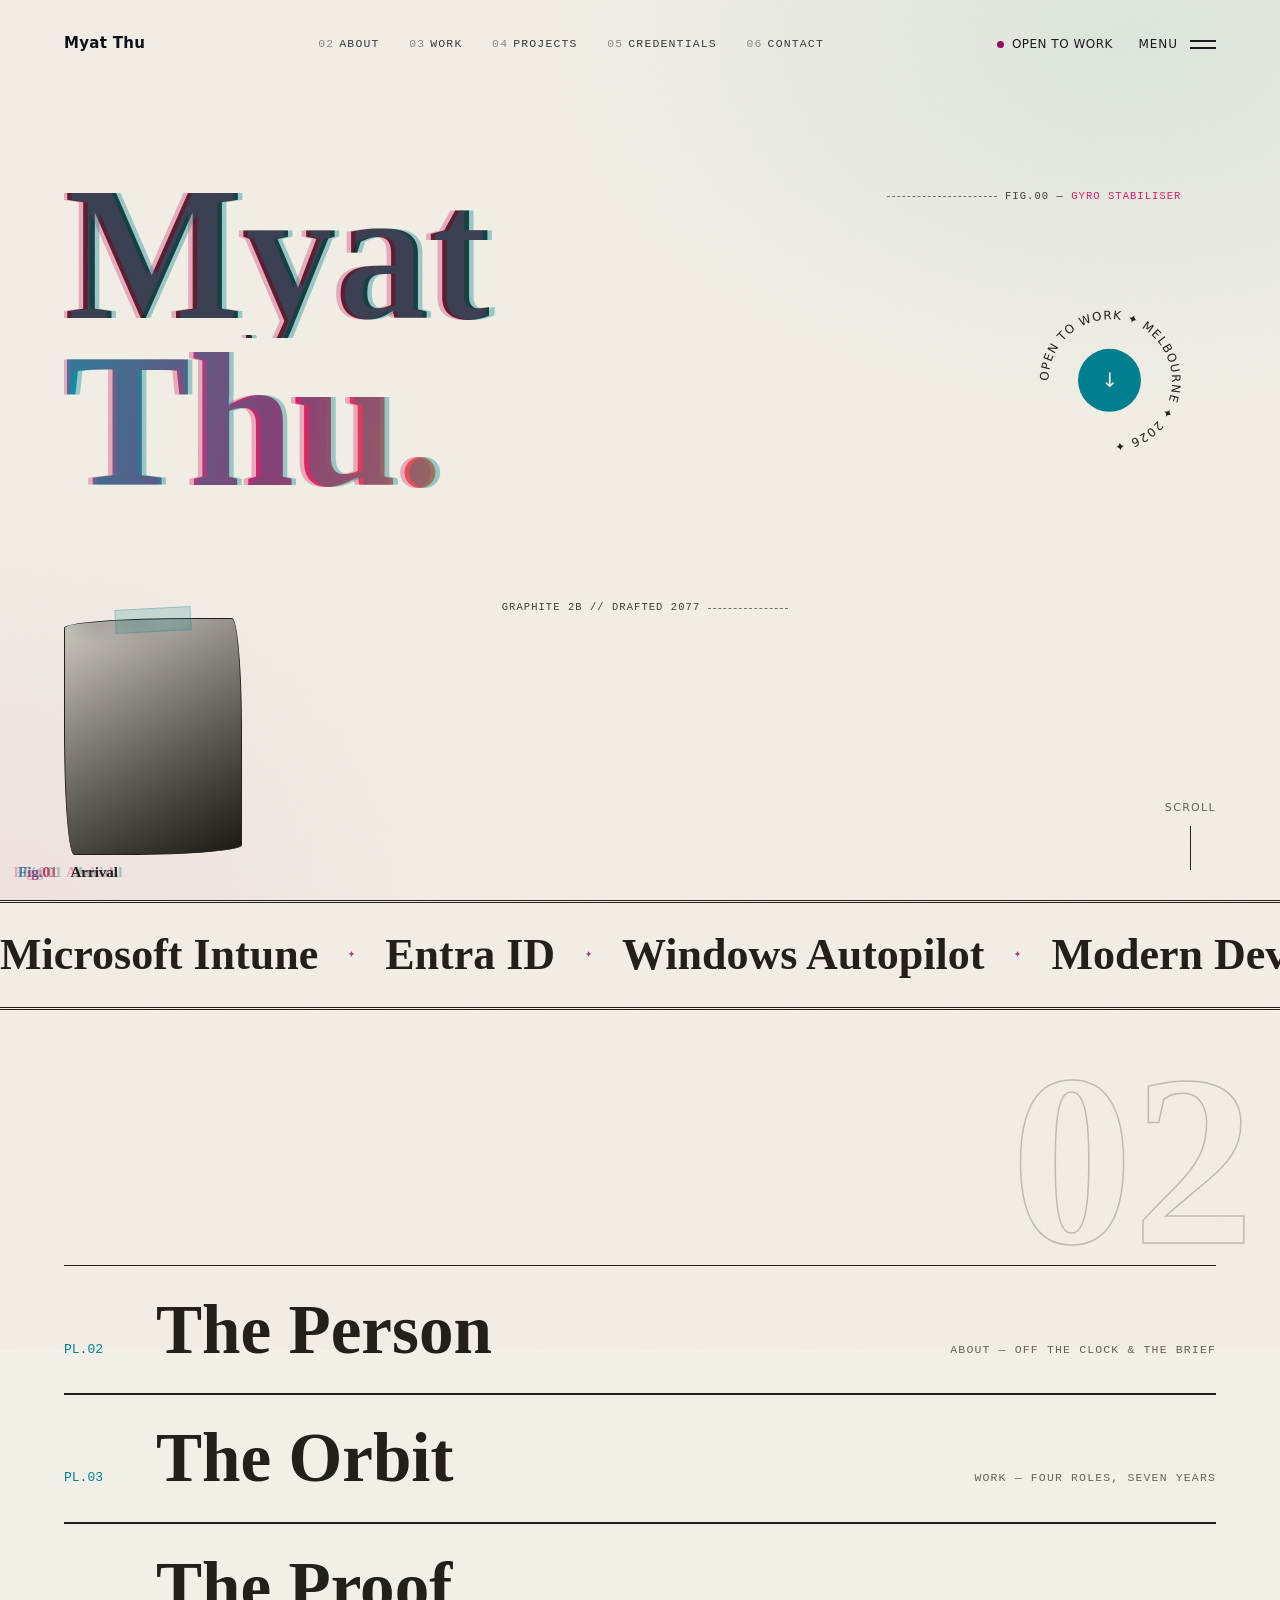
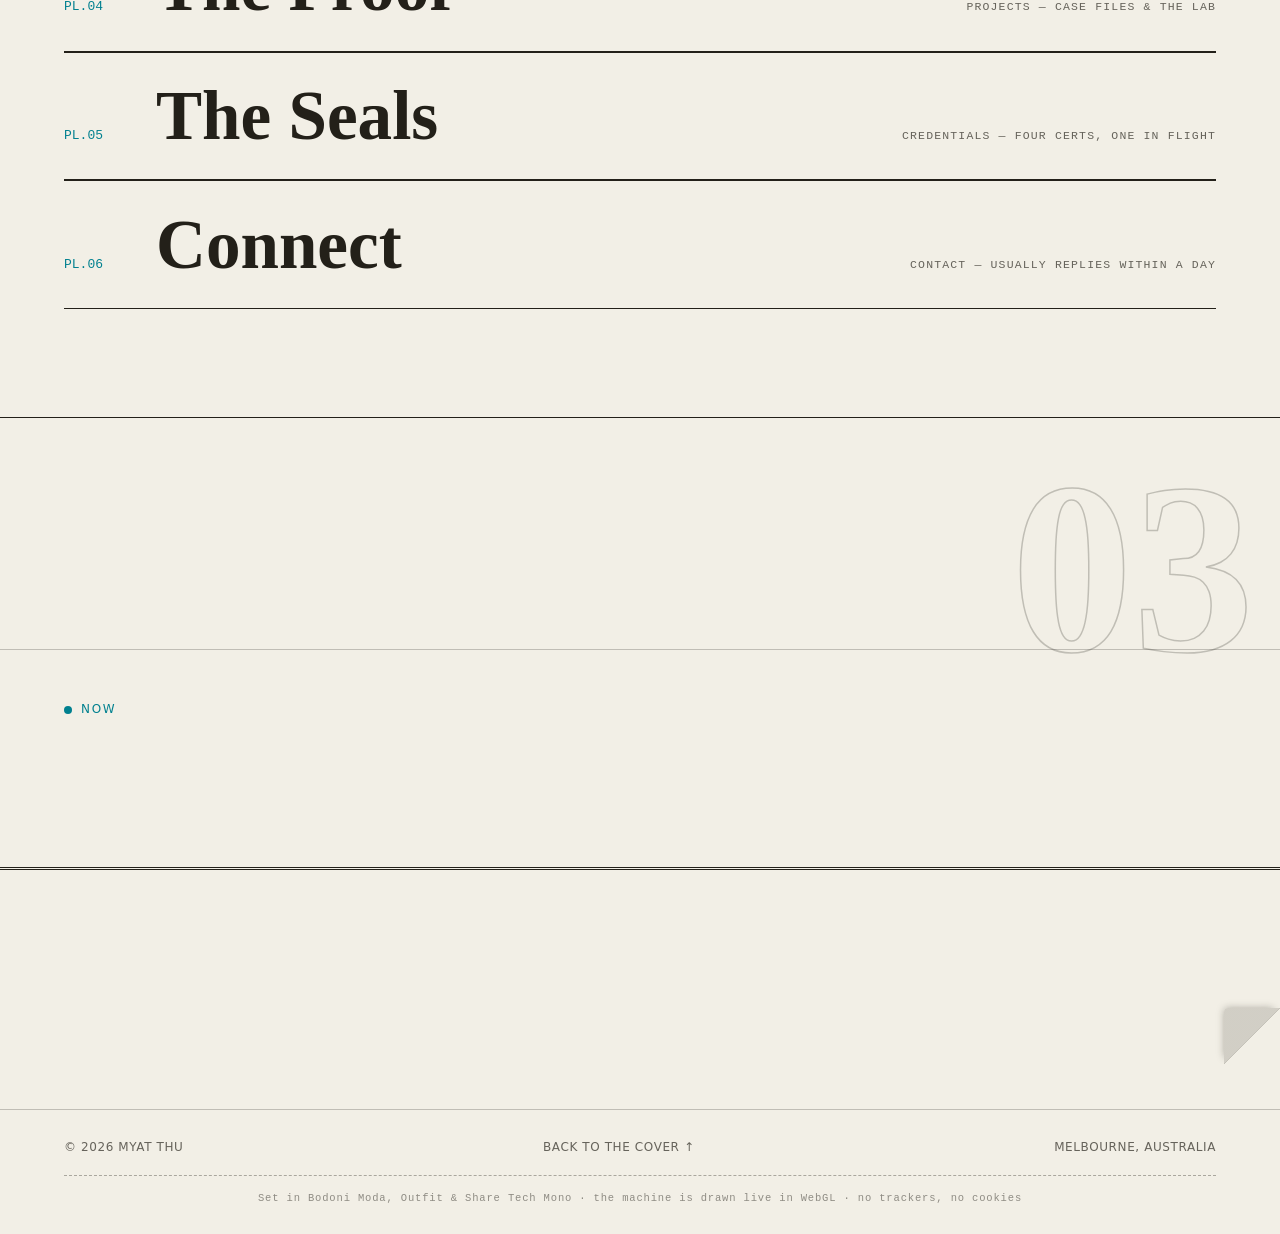
==== commit 3571967f: "The colour press: Storey-style scroll-driven palettes, z-axis parallax, vibrant hover, hidden scroll" ====
--- a/index.html
+++ b/index.html
@@ -100,8 +100,8 @@
 
   <main id="main">
     <!-- ============================ COVER ============================ -->
-    <section class="hero" id="top" data-chapter="Arrival">
-      <div class="hero__bg" data-parallax="0.22" aria-hidden="true"></div>
+    <section class="hero" id="top" data-chapter="Arrival" data-palette="paper">
+      <div class="hero__bg" data-parallax="0.22" data-parallax-z="-90" aria-hidden="true"></div>
 
       <p class="hero__eyebrow" data-reveal>
         <span>Field notes — modern workplace division</span><span>Melbourne, AU — 2026</span>
@@ -192,33 +192,33 @@
     </div>
 
     <!-- ============================ CONTENTS ============================ -->
-    <section class="toc" id="contents" data-chapter="Contents" aria-label="Contents">
+    <section class="toc" id="contents" data-chapter="Contents" data-palette="cobalt" aria-label="Contents">
       <div class="caps__head">
         <h2 class="section-title" data-reveal>Contents</h2>
         <p class="caps__note" data-reveal>Five plates. Each one is its own page — open any of them.</p>
       </div>
       <ol class="toc__list">
-        <li><a class="toc__row" href="about.html" data-cursor="open plate">
+        <li><a class="toc__row" data-parallax-z="-30" href="about.html" data-cursor="open plate">
           <span class="toc__no">PL.02</span>
           <span class="toc__t">The Person</span>
           <span class="toc__d">About — off the clock &amp; the brief</span>
         </a></li>
-        <li><a class="toc__row" href="work.html" data-cursor="open plate">
+        <li><a class="toc__row" data-parallax-z="-55" href="work.html" data-cursor="open plate">
           <span class="toc__no">PL.03</span>
           <span class="toc__t">The Orbit</span>
           <span class="toc__d">Work — four roles, seven years</span>
         </a></li>
-        <li><a class="toc__row" href="projects.html" data-cursor="open plate">
+        <li><a class="toc__row" data-parallax-z="-80" href="projects.html" data-cursor="open plate">
           <span class="toc__no">PL.04</span>
           <span class="toc__t">The Proof</span>
           <span class="toc__d">Projects — case files &amp; the lab</span>
         </a></li>
-        <li><a class="toc__row" href="credentials.html" data-cursor="open plate">
+        <li><a class="toc__row" data-parallax-z="-105" href="credentials.html" data-cursor="open plate">
           <span class="toc__no">PL.05</span>
           <span class="toc__t">The Seals</span>
           <span class="toc__d">Credentials — four certs, one in flight</span>
         </a></li>
-        <li><a class="toc__row" href="contact.html" data-cursor="open plate">
+        <li><a class="toc__row" data-parallax-z="-130" href="contact.html" data-cursor="open plate">
           <span class="toc__no">PL.06</span>
           <span class="toc__t">Connect</span>
           <span class="toc__d">Contact — usually replies within a day</span>
@@ -227,7 +227,7 @@
     </section>
 
     <!-- ============================ STATS ============================ -->
-    <section class="stats" data-chapter="Signal" aria-label="By the numbers">
+    <section class="stats" data-chapter="Signal" data-palette="coral" aria-label="By the numbers">
       <div class="stat" data-reveal>
         <span class="stat__num" data-count="400" data-suffix="+">400+</span>
         <span class="stat__label">Retail stores kept running nationwide</span>
@@ -247,7 +247,7 @@
     </section>
 
     <!-- ============================ NOW ============================ -->
-    <section class="now" aria-label="What I'm focused on now">
+    <section class="now" data-palette="acid" aria-label="What I'm focused on now">
       <span class="now__tag"><span class="now__dot" aria-hidden="true"></span> Now</span>
       <p class="now__text" data-reveal>
         Studying for <strong>SC-300</strong> — Microsoft Identity &amp; Access Administrator —
@@ -257,7 +257,7 @@
 
 
     <!-- ============================ PAGE TURN ============================ -->
-    <a class="turn" href="about.html" data-chapter="Connect" data-cursor="turn the page">
+    <a class="turn" href="about.html" data-chapter="Connect" data-palette="forest" data-cursor="turn the page">
       <span class="turn__k" data-reveal>Continued on Plate 02</span>
       <span class="turn__t" data-reveal>The Person <em>— About</em></span>
       <span class="turn__fold" aria-hidden="true"></span>
--- a/styles.css
+++ b/styles.css
@@ -1313,3 +1313,84 @@
 /* the chips need room and the machine beside them: desktop only */
 @media (max-width: 1100px) { .parts { display: none; } }
 @media (prefers-reduced-motion: reduce) { .part { transition: none; } }
+
+/* ===========================================================================
+   THE COLOUR PRESS — scroll-driven vibrant palettes
+   Storey-style: each section declares a paper stock, and the whole page
+   re-inks itself as you scroll into it. The four base tokens are REGISTERED
+   custom properties, so changing them animates: the browser interpolates the
+   colours and every consumer (scrims, rules, divergence shadows, hover
+   fills) rides along. Derived tokens are re-declared relative to the base
+   four, so a palette is only ever four colours.
+   =========================================================================== */
+@property --bone { syntax: "<color>"; inherits: true; initial-value: #f2efe6; }
+@property --ink { syntax: "<color>"; inherits: true; initial-value: #232019; }
+@property --accent { syntax: "<color>"; inherits: true; initial-value: #00808f; }
+@property --accent-2 { syntax: "<color>"; inherits: true; initial-value: #d61f69; }
+
+:root {
+  transition: --bone .7s var(--ease), --ink .7s var(--ease),
+              --accent .7s var(--ease), --accent-2 .7s var(--ease);
+}
+/* Derived stocks follow the palette — but only where the engine can compute
+   them. A custom property is not validated at declaration time, so without
+   this guard an old engine would carry garbage to every use site instead of
+   falling back to the literals in the token block. */
+@supports (color: color-mix(in oklab, red 50%, blue)) {
+  :root {
+    --bone-2: color-mix(in oklab, var(--bone) 86%, var(--ink));
+    --muted: color-mix(in oklab, var(--ink) 64%, var(--bone));
+    --faint: color-mix(in oklab, var(--ink) 44%, var(--bone));
+    --line: rgb(from var(--ink) r g b / 0.24);
+    --card: color-mix(in oklab, var(--bone) 89%, white);
+  }
+}
+
+/* the six paper stocks */
+:root[data-palette="cobalt"] { --bone: #2438c9; --ink: #f2efe6; --accent: #9fe8f0; --accent-2: #ffd84a; }
+:root[data-palette="coral"]  { --bone: #e4502e; --ink: #200b04; --accent: #3d1409; --accent-2: #ffe9c9; }
+:root[data-palette="acid"]   { --bone: #dde24e; --ink: #20240c; --accent: #164a3f; --accent-2: #b0186f; }
+:root[data-palette="forest"] { --bone: #175c43; --ink: #efeadb; --accent: #ffd84a; --accent-2: #ff9ad5; }
+:root[data-palette="plum"]   { --bone: #46265f; --ink: #f0e9dc; --accent: #ffb02e; --accent-2: #6fe3d0; }
+/* paper is the initial-value state; the attribute resets to it explicitly */
+:root[data-palette="paper"]  { --bone: #f2efe6; --ink: #232019; --accent: #00808f; --accent-2: #d61f69; }
+
+/* grain multiplies to nothing on dark stocks — flip it to screen there */
+:root[data-palette="cobalt"], :root[data-palette="forest"], :root[data-palette="plum"] {
+  --grain-blend: screen; --grain-op: 0.07;
+}
+
+/* ----- Vibrant hover: the colour answers the pointer ----- */
+.case, .cert, .icard, .pcard, .tool__card {
+  transition: background-color .4s var(--ease), border-color .4s var(--ease),
+              box-shadow .4s var(--ease), transform .4s var(--ease);
+}
+@media (hover: hover) {
+  .case:hover, .cert:hover, .icard:hover, .pcard:hover {
+    background: color-mix(in oklab, var(--card) 72%, var(--accent));
+  }
+  /* contents rows invert to a full accent bar */
+  .toc__row { transition: background-color .35s var(--ease), padding-left .45s var(--ease); }
+  .toc__row:hover { background: var(--accent); }
+  .toc__row:hover .toc__t, .toc__row:hover .toc__no, .toc__row:hover .toc__d { color: var(--bone); }
+  /* capability rows fill with accent wash rather than hatch alone */
+  .cap:hover::before { background: color-mix(in oklab, var(--accent) 18%, transparent); }
+  /* the page turn floods */
+  .turn { transition: background-color .45s var(--ease); }
+  .turn:hover { background: color-mix(in oklab, var(--bone) 80%, var(--accent)); }
+}
+
+/* dark-stock exception: the feature icard is noir-on-noir when the page goes
+   dark; give it a visible edge instead of vanishing */
+:root[data-palette="cobalt"] .icard--feature,
+:root[data-palette="forest"] .icard--feature,
+:root[data-palette="plum"] .icard--feature { border-color: var(--line); }
+
+/* ----- Hidden scrollbars, every axis, including the modal ----- */
+.cmodal__card { scrollbar-width: none; }
+.cmodal__card::-webkit-scrollbar { display: none; }
+
+@media (prefers-reduced-motion: reduce) {
+  /* colour fades are not motion, but keep them brisk for RM users */
+  :root { transition-duration: .25s; }
+}
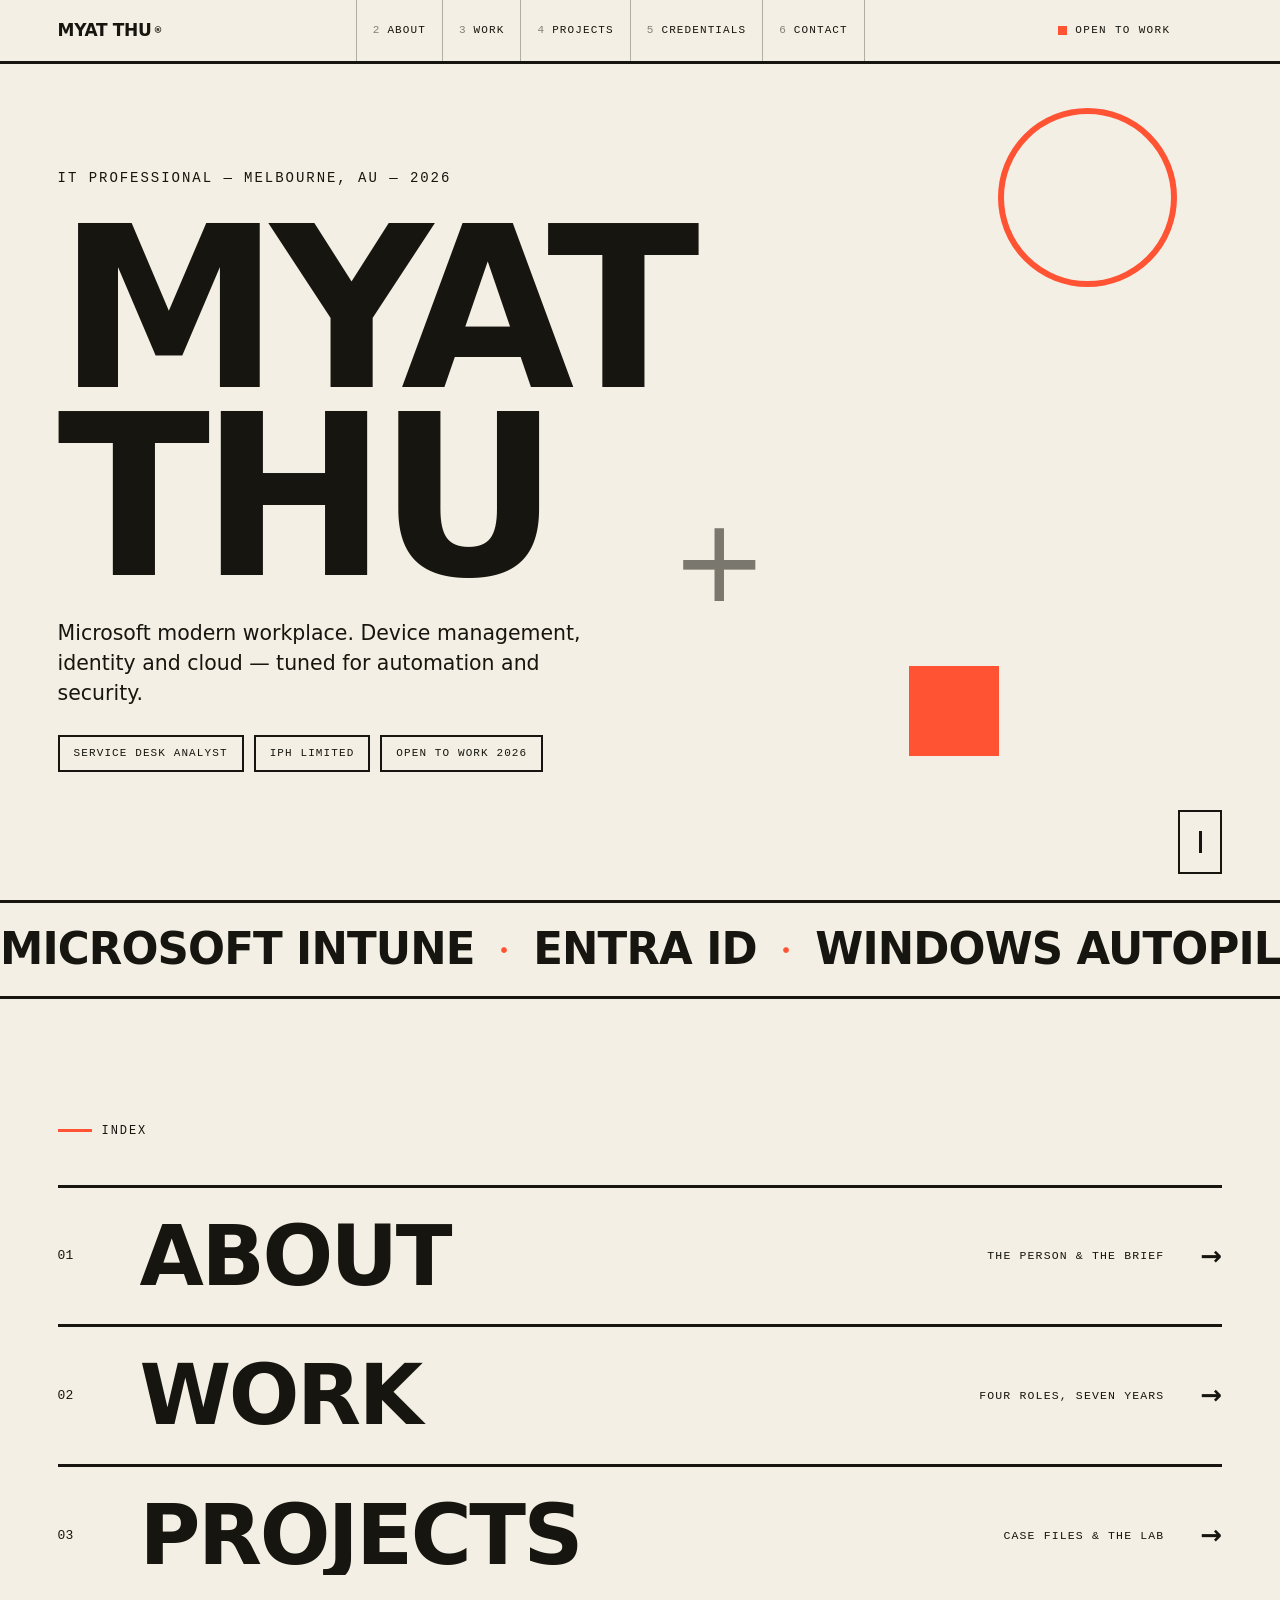
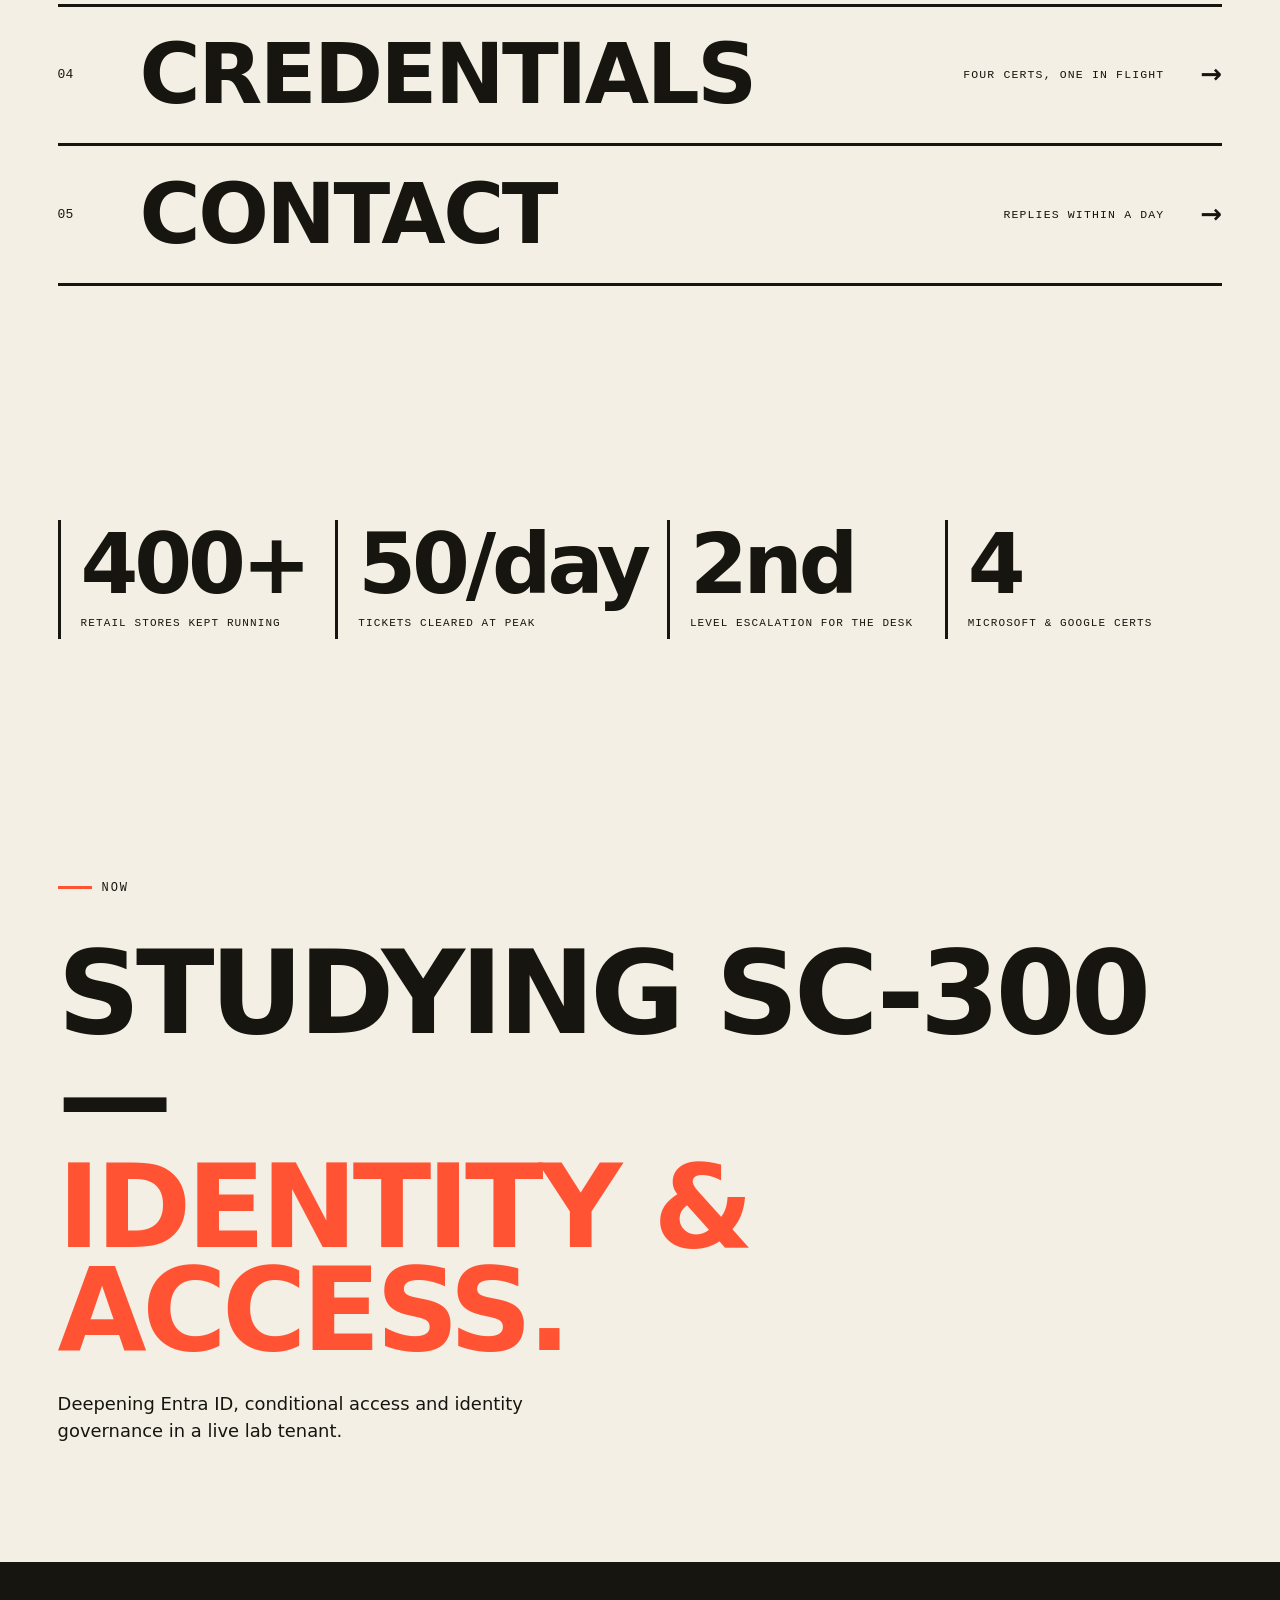
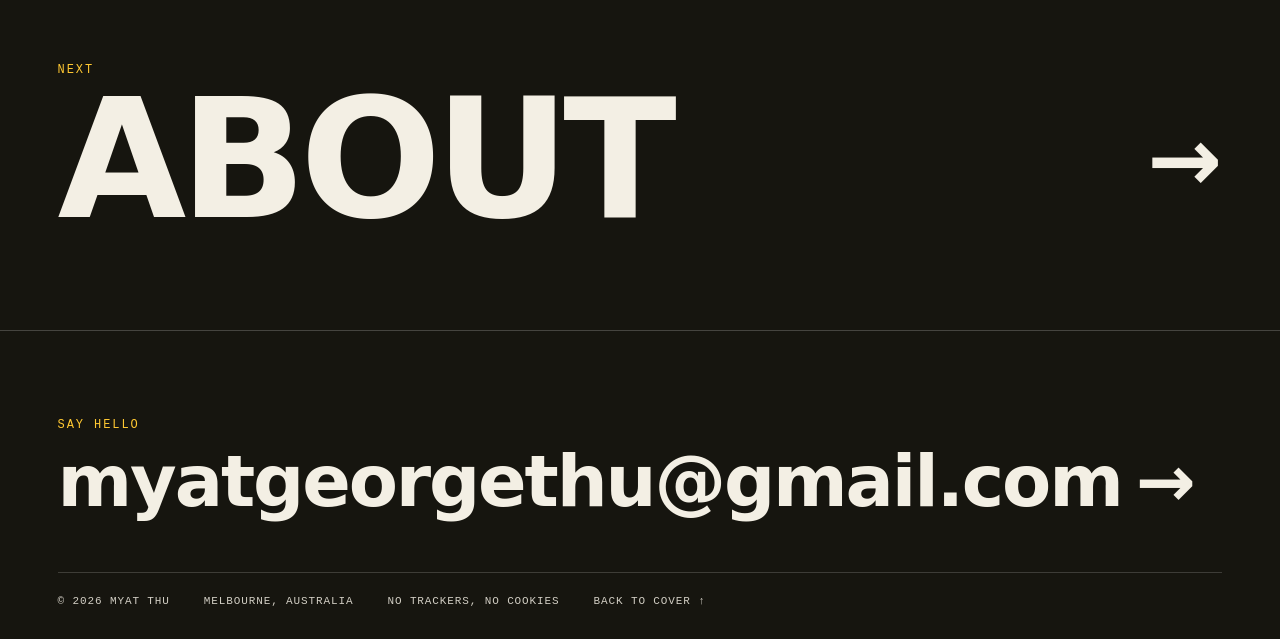
==== commit d6d9027c: "EDITION: ground-up rebuild — poster-editorial, warm stocks, no blue Full remake from scratch, replac" ====
--- a/index.html
+++ b/index.html
@@ -4,279 +4,146 @@
   <meta charset="UTF-8" />
   <meta name="viewport" content="width=device-width, initial-scale=1.0" />
   <title>Myat Thu — Modern Workplace & Cloud</title>
-  <meta name="description" content="Myat Thu — an IT professional specialising in the Microsoft ecosystem: Modern Device Management, Intune, Entra ID, and cloud administration. Based in Melbourne, Australia." />
+  <meta name="description" content="Myat Thu — IT professional in the Microsoft ecosystem: Intune, Entra ID, cloud. Melbourne, Australia." />
   <meta name="author" content="Myat Thu" />
   <link rel="canonical" href="https://myatgthu.github.io/hello-world.io/" />
-  <meta name="theme-color" content="#f2efe6" />
+  <meta name="theme-color" content="#f3efe4" />
   <meta property="og:type" content="website" />
   <meta property="og:site_name" content="Myat Thu" />
   <meta property="og:url" content="https://myatgthu.github.io/hello-world.io/" />
   <meta property="og:title" content="Myat Thu — Modern Workplace & Cloud" />
-  <meta property="og:description" content="Myat Thu — an IT professional specialising in the Microsoft ecosystem: Modern Device Management, Intune, Entra ID, and cloud administration. Based in Melbourne, Australia." />
+  <meta property="og:description" content="Myat Thu — IT professional in the Microsoft ecosystem: Intune, Entra ID, cloud. Melbourne, Australia." />
   <meta property="og:image" content="https://myatgthu.github.io/hello-world.io/assets/og.png" />
   <meta property="og:image:width" content="2400" />
   <meta property="og:image:height" content="1260" />
-  <meta property="og:image:alt" content="Myat Thu — IT professional shaping the Microsoft modern workplace. Intune · Entra ID · Cloud · Melbourne." />
+  <meta property="og:image:alt" content="Myat Thu — IT professional. Intune, Entra ID, cloud. Melbourne." />
   <meta name="twitter:card" content="summary_large_image" />
   <meta name="twitter:title" content="Myat Thu — Modern Workplace & Cloud" />
-  <meta name="twitter:description" content="Myat Thu — an IT professional specialising in the Microsoft ecosystem: Modern Device Management, Intune, Entra ID, and cloud administration. Based in Melbourne, Australia." />
+  <meta name="twitter:description" content="Myat Thu — IT professional in the Microsoft ecosystem: Intune, Entra ID, cloud. Melbourne, Australia." />
   <meta name="twitter:image" content="https://myatgthu.github.io/hello-world.io/assets/og.png" />
-
-  <link rel="icon" href="data:image/svg+xml,<svg xmlns='http://www.w3.org/2000/svg' viewBox='0 0 100 100'><rect width='100' height='100' rx='28' fill='%23201d15'/><text x='50' y='70' font-size='56' font-family='Arial,sans-serif' font-weight='700' fill='%23f2efe6' text-anchor='middle'>M</text></svg>" />
-
-  <script>document.documentElement.classList.add('js');try{var n=sessionStorage.getItem('nav');if(n){var c=document.documentElement.classList;c.add('is-entering');if(n==='wipe')c.add('is-wipe');}}catch(e){}</script>
-
+  <link rel="icon" href="data:image/svg+xml,<svg xmlns='http://www.w3.org/2000/svg' viewBox='0 0 100 100'><rect width='100' height='100' fill='%2316150f'/><text x='50' y='72' font-size='62' font-family='Arial,sans-serif' font-weight='900' fill='%23f3efe4' text-anchor='middle'>M</text></svg>" />
+  <script>document.documentElement.classList.add('js');try{if(sessionStorage.getItem('nav')){document.documentElement.classList.add('is-arrived');sessionStorage.removeItem('nav');}}catch(e){}</script>
   <link rel="preload" href="assets/fonts/outfit.woff2" as="font" type="font/woff2" crossorigin />
-  <link rel="preload" href="assets/fonts/bodoni-moda.woff2" as="font" type="font/woff2" crossorigin />
   <link rel="preload" href="assets/fonts/share-tech-mono.woff2" as="font" type="font/woff2" crossorigin />
   <link rel="stylesheet" href="styles.css?v=__BUILD__" />
 </head>
 <body>
-  <a class="skip-link" href="#main">Skip to content</a>
+  <div class="boot" id="boot" aria-hidden="true">
+    <span class="boot__name">MYAT&nbsp;THU</span>
+    <span class="boot__pct" id="bootPct">0</span>
+  </div>
+  <a class="skip" href="#main">Skip to content</a>
+  <div class="dot" aria-hidden="true"><span class="dot__label"></span></div>
 
-  <div class="grain" aria-hidden="true"></div>
-  <div class="cursor" aria-hidden="true"><span class="cursor__label"></span></div>
-  <div class="wipe" aria-hidden="true"><span class="wipe__label">Turning the page —</span></div>
-
-  <!-- Preloader (graphite drop) — the cover only; subpages arrive mid-book -->
-  <div class="loader" id="loader" aria-hidden="true">
-    <div class="loader__drop" aria-hidden="true"></div>
-    <div class="loader__inner">
-      <span class="loader__name">Myat&nbsp;Thu</span>
-      <span class="loader__count"><i id="loaderCount">0</i><em>%</em></span>
-    </div>
-    <div class="loader__bar"><span id="loaderBar"></span></div>
-  </div>
-
-  <!-- Masthead: the tabs are pages, not anchors -->
-  <header class="head" id="head">
-    <a class="head__brand" href="index.html" data-cursor="cover">Myat&nbsp;Thu</a>
-    <nav class="head__nav" aria-label="Pages">
-      <a href="about.html"><i>02</i>About</a>
-      <a href="work.html"><i>03</i>Work</a>
-      <a href="projects.html"><i>04</i>Projects</a>
-      <a href="credentials.html"><i>05</i>Credentials</a>
-      <a href="contact.html"><i>06</i>Contact</a>
+  <header class="bar">
+    <a class="bar__mark" href="index.html" data-cur="cover">MYAT&nbsp;THU<sup>&reg;</sup></a>
+    <nav class="bar__nav" aria-label="Pages">
+      <a href="about.html"><i>2</i>About</a>
+      <a href="work.html"><i>3</i>Work</a>
+      <a href="projects.html"><i>4</i>Projects</a>
+      <a href="credentials.html"><i>5</i>Credentials</a>
+      <a href="contact.html"><i>6</i>Contact</a>
     </nav>
-    <div class="head__right">
-      <a class="head__status" href="contact.html" data-cursor="say hi">
-        <span class="head__dot"></span> <span>Open to work</span>
-      </a>
-      <button class="menu-btn" id="menuBtn" type="button" aria-expanded="false" aria-controls="menu">
-        <span class="menu-btn__label">Menu</span>
-        <span class="menu-btn__bars"><i></i><i></i></span>
-      </button>
+    <div class="bar__end">
+      <a class="bar__status" href="contact.html" data-cur="say hi"><b></b>OPEN&nbsp;TO&nbsp;WORK</a>
+      <button class="burger" id="burger" type="button" aria-expanded="false" aria-controls="ov" aria-label="Menu"><i></i><i></i></button>
     </div>
   </header>
 
-  <!-- Fullscreen menu -->
-  <nav class="menu" id="menu" aria-label="Primary" aria-hidden="true">
-    <div class="menu__inner">
-      <ul class="menu__links">
-        <li><a href="index.html" aria-current="page"><span class="menu__idx">01</span> Cover</a></li>
-        <li><a href="about.html"><span class="menu__idx">02</span> About</a></li>
-        <li><a href="work.html"><span class="menu__idx">03</span> Work</a></li>
-        <li><a href="projects.html"><span class="menu__idx">04</span> Projects</a></li>
-        <li><a href="credentials.html"><span class="menu__idx">05</span> Credentials</a></li>
-        <li><a href="contact.html"><span class="menu__idx">06</span> Contact</a></li>
-      </ul>
-      <div class="menu__meta">
-        <div class="menu__col">
-          <span class="menu__h">Get in touch</span>
-          <a href="mailto:myatgeorgethu@gmail.com" data-cursor="email">myatgeorgethu@gmail.com</a>
-          <a href="assets/Myat-Thu-CV.pdf" download data-cursor="download">Download CV ↓</a>
-        </div>
-        <div class="menu__col">
-          <span class="menu__h">Based in</span>
-          <span>Melbourne, Australia</span>
-        </div>
-        <div class="menu__col">
-          <span class="menu__h">Status</span>
-          <span>Open to opportunities — 2026</span>
-        </div>
-      </div>
+  <nav class="ov" id="ov" aria-label="Primary" aria-hidden="true">
+    <ul class="ov__list">
+      <li><a href="index.html" aria-current="page"><em>01</em><span>Cover</span></a></li>
+      <li><a href="about.html"><em>02</em><span>About</span></a></li>
+      <li><a href="work.html"><em>03</em><span>Work</span></a></li>
+      <li><a href="projects.html"><em>04</em><span>Projects</span></a></li>
+      <li><a href="credentials.html"><em>05</em><span>Credentials</span></a></li>
+      <li><a href="contact.html"><em>06</em><span>Contact</span></a></li>
+    </ul>
+    <div class="ov__meta">
+      <a href="mailto:myatgeorgethu@gmail.com" data-cur="email">myatgeorgethu@gmail.com</a>
+      <a href="assets/Myat-Thu-CV.pdf" download data-cur="download">Download CV ↓</a>
+      <span>Melbourne, Australia</span>
     </div>
   </nav>
 
   <main id="main">
-    <!-- ============================ COVER ============================ -->
-    <section class="hero" id="top" data-chapter="Arrival" data-palette="paper">
-      <div class="hero__bg" data-parallax="0.22" data-parallax-z="-90" aria-hidden="true"></div>
 
-      <p class="hero__eyebrow" data-reveal>
-        <span>Field notes — modern workplace division</span><span>Melbourne, AU — 2026</span>
-      </p>
-
-      <div class="hero__main">
-        <h1 class="hero__title" aria-label="Myat Thu">
-          <span class="line" aria-hidden="true"><span class="word" data-split>Myat</span></span>
-          <span class="line" aria-hidden="true"><span class="word word--accent" data-split>Thu.</span></span>
-        </h1>
-
-        <a class="badge" href="contact.html" data-cursor="let's talk" data-magnetic="0.34" aria-label="Open to work, available 2026">
-          <svg class="badge__svg" viewBox="0 0 140 140" aria-hidden="true">
-            <defs>
-              <path id="badgePath" d="M70,70 m-52,0 a52,52 0 1,1 104,0 a52,52 0 1,1 -104,0" />
-            </defs>
-            <text><textPath href="#badgePath" startOffset="0">OPEN TO WORK ✦ MELBOURNE ✦ 2026 ✦ </textPath></text>
-          </svg>
-          <span class="badge__center" aria-hidden="true">↓</span>
-        </a>
-
-        <p class="hero__thesis" data-reveal>
-          Every device that lands on my desk leaves in the same shape.
-          So does the machine.
-        </p>
-
-        <!-- schematic callouts pointing into the drawing -->
-        <span class="anno anno--l" style="top: 4%; right: 3%; --lead: 110px;" aria-hidden="true">fig.00 — <em>gyro stabiliser</em></span>
-        <span class="anno anno--r" style="bottom: -6%; left: 38%; --lead: 80px;" aria-hidden="true">graphite 2B // drafted 2077</span>
-
-        <button class="anno-btn" id="explodeBtn" type="button" aria-pressed="false">fig.00a — exploded view</button>
+    <section class="poster" data-stock="cream">
+      <p class="poster__k" data-a="up">IT professional — Melbourne, AU — 2026</p>
+      <h1 class="poster__t">
+        <span class="ln"><b data-a="mask">MYAT</b></span>
+        <span class="ln"><b data-a="mask">THU</b></span>
+      </h1>
+      <p class="poster__sub" data-a="up">Microsoft modern workplace. Device management, identity and cloud — tuned for automation and security.</p>
+      <div class="poster__chips" data-a="up">
+        <span>Service Desk Analyst</span><span>IPH Limited</span><span>Open to work 2026</span>
       </div>
-
-      <!-- Exploded-view parts list: runner-coded, credential-rated -->
-      <ol class="parts" aria-label="Machine parts — the stack behind the work">
-        <li class="part part--a1"><span class="part__runner">A1</span><span class="part__cred">MD-102</span><span class="part__code">END · outer ring</span><span class="part__name">Endpoint — Intune, Autopilot, SOE</span></li>
-        <li class="part part--a2"><span class="part__runner">A2</span><span class="part__cred">SC-300<i>*</i></span><span class="part__code">IDN · mid ring</span><span class="part__name">Identity — Entra, conditional access</span></li>
-        <li class="part part--a3"><span class="part__runner">A3</span><span class="part__cred">AZ-900</span><span class="part__code">CLD · inner ring</span><span class="part__name">Cloud — Azure, Microsoft 365</span></li>
-        <li class="part part--b1"><span class="part__runner">B1</span><span class="part__cred">L2&nbsp;ESC</span><span class="part__code">SRV · core</span><span class="part__name">Service — the desk, SLAs, on-call</span></li>
-        <li class="part part--c1"><span class="part__runner">C1</span><span class="part__cred">KBA</span><span class="part__code">SIG · beacon</span><span class="part__name">Signal — docs &amp; playbooks</span></li>
-        <li class="parts__note" aria-hidden="true">* in progress — see Plate 05</li>
-      </ol>
-
-      <div class="hero__foot">
-        <div class="hero__portrait" data-parallax="-0.16" data-cursor="that's me">
-          <div class="hero__portrait-media">
-            <img class="hero__portrait-img" src="assets/portrait.jpg" alt="Myat Thu" width="470" height="627" />
-          </div>
-        </div>
-        <div class="hero__intro">
-          <p class="hero__role" data-reveal>
-            IT professional shaping the <b>Microsoft modern workplace</b> —
-            device management, identity, and cloud, tuned for automation and security.
-          </p>
-          <div class="hero__meta" data-reveal>
-            <span>Service Desk Analyst</span>
-            <span>IPH Limited</span>
-            <span>Melbourne, Australia</span>
-          </div>
-        </div>
-      </div>
-
-      <a class="hero__scroll" href="#contents" data-cursor="scroll" aria-label="Scroll to contents">
-        <span>Scroll</span><i></i>
-      </a>
+      <span class="geo geo--ring" data-px="0.4" data-px-z="-120" aria-hidden="true"></span>
+      <span class="geo geo--block" data-px="-0.3" data-px-z="-60" aria-hidden="true"></span>
+      <span class="geo geo--cross" data-px="0.6" data-px-z="-180" aria-hidden="true">+</span>
+      <a class="poster__cue" href="#next" data-cur="scroll" aria-label="Scroll"><i></i></a>
     </section>
 
-    <!-- ============================ MARQUEE ============================ -->
-    <div class="marquee" aria-hidden="true">
-      <div class="marquee__track" id="marquee">
-        <span>Microsoft Intune</span><span class="dot">✦</span>
-        <span>Entra ID</span><span class="dot">✦</span>
-        <span>Windows Autopilot</span><span class="dot">✦</span>
-        <span>Modern Device Management</span><span class="dot">✦</span>
-        <span>Azure</span><span class="dot">✦</span>
-        <span>PowerShell</span><span class="dot">✦</span>
-        <span>Endpoint Security</span><span class="dot">✦</span>
-        <span>Microsoft 365</span><span class="dot">✦</span>
-        <span>Microsoft Intune</span><span class="dot">✦</span>
-        <span>Entra ID</span><span class="dot">✦</span>
-        <span>Windows Autopilot</span><span class="dot">✦</span>
-        <span>Modern Device Management</span><span class="dot">✦</span>
-        <span>Azure</span><span class="dot">✦</span>
-        <span>PowerShell</span><span class="dot">✦</span>
-        <span>Endpoint Security</span><span class="dot">✦</span>
-        <span>Microsoft 365</span><span class="dot">✦</span>
-      </div>
-    </div>
+    <div class="tick" aria-hidden="true"><div class="tick__t"><span>Microsoft Intune</span><b>●</b><span>Entra ID</span><b>●</b><span>Windows Autopilot</span><b>●</b><span>Azure</span><b>●</b><span>PowerShell</span><b>●</b><span>Endpoint Security</span><b>●</b><span>Microsoft 365</span><b>●</b><span>Microsoft Intune</span><b>●</b><span>Entra ID</span><b>●</b><span>Windows Autopilot</span><b>●</b><span>Azure</span><b>●</b><span>PowerShell</span><b>●</b><span>Endpoint Security</span><b>●</b><span>Microsoft 365</span><b>●</b></div></div>
 
-    <!-- ============================ CONTENTS ============================ -->
-    <section class="toc" id="contents" data-chapter="Contents" data-palette="cobalt" aria-label="Contents">
-      <div class="caps__head">
-        <h2 class="section-title" data-reveal>Contents</h2>
-        <p class="caps__note" data-reveal>Five plates. Each one is its own page — open any of them.</p>
-      </div>
-      <ol class="toc__list">
-        <li><a class="toc__row" data-parallax-z="-30" href="about.html" data-cursor="open plate">
-          <span class="toc__no">PL.02</span>
-          <span class="toc__t">The Person</span>
-          <span class="toc__d">About — off the clock &amp; the brief</span>
-        </a></li>
-        <li><a class="toc__row" data-parallax-z="-55" href="work.html" data-cursor="open plate">
-          <span class="toc__no">PL.03</span>
-          <span class="toc__t">The Orbit</span>
-          <span class="toc__d">Work — four roles, seven years</span>
-        </a></li>
-        <li><a class="toc__row" data-parallax-z="-80" href="projects.html" data-cursor="open plate">
-          <span class="toc__no">PL.04</span>
-          <span class="toc__t">The Proof</span>
-          <span class="toc__d">Projects — case files &amp; the lab</span>
-        </a></li>
-        <li><a class="toc__row" data-parallax-z="-105" href="credentials.html" data-cursor="open plate">
-          <span class="toc__no">PL.05</span>
-          <span class="toc__t">The Seals</span>
-          <span class="toc__d">Credentials — four certs, one in flight</span>
-        </a></li>
-        <li><a class="toc__row" data-parallax-z="-130" href="contact.html" data-cursor="open plate">
-          <span class="toc__no">PL.06</span>
-          <span class="toc__t">Connect</span>
-          <span class="toc__d">Contact — usually replies within a day</span>
-        </a></li>
-      </ol>
+    <section class="index" id="next" data-stock="sun">
+      <p class="sec__k" data-a="up">Index</p>
+      <nav class="index__list" aria-label="Site index">
+        <a class="row" href="about.html" data-px-z="-40" data-cur="open">
+          <em>01</em><strong data-a="mask">About</strong><span>The person &amp; the brief</span><i>→</i>
+        </a>
+        <a class="row" href="work.html" data-px-z="-70" data-cur="open">
+          <em>02</em><strong data-a="mask">Work</strong><span>Four roles, seven years</span><i>→</i>
+        </a>
+        <a class="row" href="projects.html" data-px-z="-100" data-cur="open">
+          <em>03</em><strong data-a="mask">Projects</strong><span>Case files &amp; the lab</span><i>→</i>
+        </a>
+        <a class="row" href="credentials.html" data-px-z="-130" data-cur="open">
+          <em>04</em><strong data-a="mask">Credentials</strong><span>Four certs, one in flight</span><i>→</i>
+        </a>
+        <a class="row" href="contact.html" data-px-z="-160" data-cur="open">
+          <em>05</em><strong data-a="mask">Contact</strong><span>Replies within a day</span><i>→</i>
+        </a>
+      </nav>
     </section>
 
-    <!-- ============================ STATS ============================ -->
-    <section class="stats" data-chapter="Signal" data-palette="coral" aria-label="By the numbers">
-      <div class="stat" data-reveal>
-        <span class="stat__num" data-count="400" data-suffix="+">400+</span>
-        <span class="stat__label">Retail stores kept running nationwide</span>
-      </div>
-      <div class="stat" data-reveal>
-        <span class="stat__num" data-count="50" data-suffix="/day">50/day</span>
-        <span class="stat__label">Tickets cleared a day at peak load</span>
-      </div>
-      <div class="stat" data-reveal>
-        <span class="stat__num" data-count="2" data-suffix="nd">2nd</span>
-        <span class="stat__label">Level escalation point for the desk</span>
-      </div>
-      <div class="stat" data-reveal>
-        <span class="stat__num" data-count="4" data-suffix="">4</span>
-        <span class="stat__label">Microsoft &amp; Google certifications</span>
-      </div>
+    <section class="nums" data-stock="persimmon" aria-label="By the numbers">
+      <div class="num" data-a="up"><b data-count="400" data-suffix="+">400+</b><span>Retail stores kept running</span></div>
+      <div class="num" data-a="up"><b data-count="50" data-suffix="/day">50/day</b><span>Tickets cleared at peak</span></div>
+      <div class="num" data-a="up"><b data-count="2" data-suffix="nd">2nd</b><span>Level escalation for the desk</span></div>
+      <div class="num" data-a="up"><b data-count="4" data-suffix="">4</b><span>Microsoft &amp; Google certs</span></div>
     </section>
 
-    <!-- ============================ NOW ============================ -->
-    <section class="now" data-palette="acid" aria-label="What I'm focused on now">
-      <span class="now__tag"><span class="now__dot" aria-hidden="true"></span> Now</span>
-      <p class="now__text" data-reveal>
-        Studying for <strong>SC-300</strong> — Microsoft Identity &amp; Access Administrator —
-        deepening Entra ID, conditional access, and identity governance.
-      </p>
+    <section class="now" data-stock="moss">
+      <p class="sec__k" data-a="up">Now</p>
+      <p class="now__t" data-a="mask">Studying SC-300 —</p>
+      <p class="now__t now__t--b" data-a="mask">identity &amp; access.</p>
+      <p class="now__d" data-a="up">Deepening Entra ID, conditional access and identity governance in a live lab tenant.</p>
     </section>
 
-
-    <!-- ============================ PAGE TURN ============================ -->
-    <a class="turn" href="about.html" data-chapter="Connect" data-palette="forest" data-cursor="turn the page">
-      <span class="turn__k" data-reveal>Continued on Plate 02</span>
-      <span class="turn__t" data-reveal>The Person <em>— About</em></span>
-      <span class="turn__fold" aria-hidden="true"></span>
+    <a class="next" href="about.html" data-stock="ink" data-cur="next page">
+      <span class="next__k" data-a="up">Next</span>
+      <span class="next__t" data-a="mask">About</span>
+      <span class="next__a" aria-hidden="true">→</span>
     </a>
   </main>
 
-  <footer class="foot">
-    <span>© 2026 Myat Thu</span>
-    <a href="index.html" data-cursor="cover">Back to the cover ↑</a>
-    <span>Melbourne, Australia</span>
-    <span class="foot__colophon">Set in Bodoni Moda, Outfit &amp; Share Tech Mono · the machine is drawn live in WebGL · no trackers, no cookies</span>
+  <footer class="end">
+    <a class="end__cta" href="mailto:myatgeorgethu@gmail.com" data-mag="0.18" data-cur="email">
+      <span class="end__k">Say hello</span>
+      <span class="end__mail">myatgeorgethu@gmail.com<i>→</i></span>
+    </a>
+    <div class="end__meta">
+      <span>© 2026 Myat Thu</span>
+      <span>Melbourne, Australia</span>
+      <span>No trackers, no cookies</span>
+      <a href="index.html" data-cur="cover">Back to cover ↑</a>
+    </div>
   </footer>
 
   <script src="vendor/gsap.min.js" defer></script>
   <script src="vendor/ScrollTrigger.min.js" defer></script>
   <script src="vendor/lenis.min.js" defer></script>
-  <script src="vendor/anime.umd.min.js" defer></script>
   <script src="main.js?v=__BUILD__" defer></script>
-  <!-- mercury lazy-loads vendor/three.mercury.min.js itself, off the critical path -->
-  <script src="mercury.js?v=__BUILD__" defer></script>
 </body>
 </html>
--- a/styles.css
+++ b/styles.css
@@ -1,1396 +1,404 @@
 /* ===========================================================================
-   Myat Thu — Portfolio
-   MERCURY: a porcelain gallery around one blob of living chrome. Ink serif
-   display type (Bodoni), Outfit body, iridescent accents. The metal is the
-   protagonist; the page is its stage.
+   EDITION — Myat Thu
+   Poster-editorial. One geometric sans set enormous, flat warm stocks the
+   page presses through as you scroll, thick rules, hard edges, offset-block
+   shadows, true z-depth on floating pieces. Ground-up rewrite: nothing from
+   the previous identity survives here.
    =========================================================================== */
 
 @font-face {
   font-family: "Outfit";
   src: url("assets/fonts/outfit.woff2") format("woff2");
   font-weight: 100 900;
-  font-style: normal;
-  font-display: swap;
-}
-@font-face {
-  font-family: "Bodoni Moda";
-  src: url("assets/fonts/bodoni-moda.woff2") format("woff2");
-  font-weight: 800;
-  font-style: normal;
   font-display: swap;
 }
 @font-face {
   font-family: "Share Tech Mono";
   src: url("assets/fonts/share-tech-mono.woff2") format("woff2");
   font-weight: 400;
-  font-style: normal;
   font-display: swap;
 }
 
-/* ----- Tokens — FIELD NOTES / 2077 -----
-   Paper + graphite + two neon interference colours. Token NAMES are unchanged
-   from the porcelain era on purpose: every rule downstream (scrims, divergence
-   shadows, hover fills) re-skins itself from these values alone. */
+/* ----- The press: registered stock tokens, animated on swap ----- */
+@property --bg { syntax: "<color>"; inherits: true; initial-value: #f3efe4; }
+@property --fg { syntax: "<color>"; inherits: true; initial-value: #16150f; }
+@property --ac { syntax: "<color>"; inherits: true; initial-value: #ff5333; }
+
 :root {
-  --bone: #f2efe6;                      /* warm working paper */
-  --bone-2: #e7e2d5;
-  --ink: #232019;                       /* 2B graphite, never pure black */
-  --ink-2: #454034;
-  --muted: #7c766a;
-  --faint: #a59d8d;
-  --line: rgba(35, 32, 25, 0.24);       /* construction lines read darker on paper */
-  --accent: #00808f;                    /* neon cyan, held down to AA on paper */
-  --accent-2: #d61f69;                  /* magenta interference */
-  --neon: #19d3e6;                      /* glow-only variants — never body text */
-  --neon-2: #ff4d9a;
-  --iri: linear-gradient(100deg, #00a3b8 0%, #d61f69 58%, #ff8a3c 108%);
-  --noir: #1b1914;                      /* blackboard */
-  --noir-fg: #f2efe6;
-  --card: #f6f3ea;
-  --grain-blend: multiply;
-  --grain-op: 0.055;                    /* more tooth: this is paper now */
-  --accent-glow: none;
-  --glow-1: rgba(0, 128, 143, 0.08);
-  --glow-2: rgba(214, 31, 105, 0.06);
-  --font: "Outfit", ui-sans-serif, system-ui, -apple-system, "Segoe UI", Roboto, sans-serif;
-  --font-display: "Bodoni Moda", Didot, "Playfair Display", Georgia, serif;
-  --mono: "Share Tech Mono", ui-monospace, "SFMono-Regular", Menlo, Consolas, monospace;
-
-  /* the hand-drawn rectangle: four uneven radii, the classic wobble */
-  --sketch-r: 255px 15px 225px 15px / 15px 225px 15px 255px;
-  --sketch-r-sm: 125px 10px 115px 10px / 10px 115px 10px 125px;
-  --hatch: repeating-linear-gradient(45deg, transparent 0 3px, rgba(35, 32, 25, 0.055) 3px 4px);
-
-  --pad: clamp(20px, 5vw, 88px);
-  --maxw: 1480px;
-  --ease: cubic-bezier(0.22, 1, 0.36, 1);
-}
+  --bg: #f3efe4; --fg: #16150f; --ac: #ff5333;
+  --sans: "Outfit", ui-sans-serif, system-ui, sans-serif;
+  --mono: "Share Tech Mono", ui-monospace, Menlo, monospace;
+  --pad: clamp(18px, 4.5vw, 72px);
+  --rule: 3px;
+  --ease: cubic-bezier(0.76, 0, 0.24, 1);
+  --out: cubic-bezier(0.16, 1, 0.3, 1);
+  transition: --bg .6s var(--ease), --fg .6s var(--ease), --ac .6s var(--ease);
+}
+:root[data-stock="cream"]     { --bg: #f3efe4; --fg: #16150f; --ac: #ff5333; }
+:root[data-stock="sun"]       { --bg: #ffc832; --fg: #171204; --ac: #e33d18; }
+:root[data-stock="persimmon"] { --bg: #ff5333; --fg: #1c0a04; --ac: #ffe4c8; }
+:root[data-stock="moss"]      { --bg: #24513b; --fg: #efecdd; --ac: #ffc832; }
+:root[data-stock="ink"]       { --bg: #16150f; --fg: #f3efe4; --ac: #ffc832; }
 
 * { box-sizing: border-box; margin: 0; }
-html { -webkit-text-size-adjust: 100%; }
+html { -webkit-text-size-adjust: 100%; scrollbar-width: none; }
+html::-webkit-scrollbar { display: none; width: 0; height: 0; }
 
 body {
-  font-family: var(--font);
-  background: var(--bone);
-  color: var(--ink);
+  font-family: var(--sans);
+  background: var(--bg);
+  color: var(--fg);
   font-size: clamp(15px, 1.05vw, 17px);
-  line-height: 1.55;
-  font-weight: 400;
-  -webkit-font-smoothing: antialiased;
-  text-rendering: optimizeLegibility;
-  overflow-x: hidden;
-}
+  line-height: 1.5;
+  overflow-x: clip;
+}
+a { color: inherit; text-decoration: none; }
+::selection { background: var(--fg); color: var(--bg); }
+:focus-visible { outline: 3px solid var(--ac); outline-offset: 3px; }
+.skip { position: fixed; left: -999px; top: 12px; z-index: 200; background: var(--fg); color: var(--bg); padding: 10px 16px; }
+.skip:focus { left: 12px; }
 
 html.lenis, html.lenis body { height: auto; }
 .lenis.lenis-smooth { scroll-behavior: auto !important; }
 .lenis.lenis-stopped { overflow: hidden; }
-/* Freeze scrolling while the preloader is on screen. */
-html.is-loading, html.is-loading body { overflow: hidden !important; height: 100%; touch-action: none; }
-
-h1, h2, h3 { font-weight: 500; line-height: 1; letter-spacing: -0.03em; }
-a { color: inherit; text-decoration: none; }
-b { font-weight: 600; color: var(--accent); }
-.accent { color: var(--accent-2); text-shadow: var(--accent-glow); }
-
-::selection { background: var(--accent); color: var(--bone); }
-
-.skip-link {
-  position: fixed; left: -999px; top: 12px; z-index: 1100;
-  background: var(--ink); color: var(--bone); padding: 10px 16px; border-radius: 6px;
-}
-.skip-link:focus { left: 12px; }
-:focus-visible { outline: 2px solid var(--accent); outline-offset: 3px; }
-
-/* ----- Grain ----- */
-.grain {
-  position: fixed; inset: -50%; z-index: 900; pointer-events: none;
-  opacity: var(--grain-op); mix-blend-mode: var(--grain-blend); will-change: transform;
-  background-image: url("data:image/svg+xml,%3Csvg xmlns='http://www.w3.org/2000/svg' width='160' height='160'%3E%3Cfilter id='n'%3E%3CfeTurbulence type='fractalNoise' baseFrequency='0.85' numOctaves='3' stitchTiles='stitch'/%3E%3C/filter%3E%3Crect width='100%25' height='100%25' filter='url(%23n)'/%3E%3C/svg%3E");
-  animation: grain 0.5s steps(5) infinite;
-}
-@keyframes grain {
-  0%   { transform: translate(0, 0); }
-  20%  { transform: translate(-4%, 3%); }
-  40%  { transform: translate(3%, -5%); }
-  60%  { transform: translate(-3%, 2%); }
-  80%  { transform: translate(4%, -3%); }
-  100% { transform: translate(0, 0); }
-}
-
-/* Keep the grain texture on phones but skip the continuous blended-layer animation. */
-@media (max-width: 820px) { .grain { animation: none; } }
-@media (prefers-reduced-motion: reduce) { .grain { animation: none; } }
-
-/* ----- Custom cursor ----- */
-/* Hidden until the pointer first moves — otherwise the dot sits parked in the
-   top-left corner of a freshly loaded page. */
-.cursor {
-  position: fixed; top: 0; left: 0; z-index: 950;
-  min-width: 10px; height: 10px; border-radius: 999px; background: var(--accent);
-  pointer-events: none; transform: translate(-50%, -50%); display: none;
-  align-items: center; justify-content: center; box-sizing: border-box; padding: 0;
-  transition: min-width .3s var(--ease), height .3s var(--ease), padding .3s var(--ease), background .3s var(--ease);
-}
-.cursor__label {
-  color: var(--bone); font-size: 11px; font-weight: 600; letter-spacing: .04em;
-  white-space: nowrap; text-transform: uppercase; max-width: 0; overflow: hidden; opacity: 0;
-  transition: max-width .3s var(--ease), opacity .2s var(--ease);
-}
-/* Plain hover (links without a label): a small ring. */
-.cursor.is-hover { min-width: 44px; height: 44px; }
-/* Labelled hover: a pill sized to the text — fits any length. */
-.cursor.is-label { height: auto; padding: 9px 16px; }
-.cursor.is-label .cursor__label { max-width: 60vw; opacity: 1; }
-/* The trailing ring lags the dot, so fast moves stretch the pair apart and
-   slow ones close it back up. Difference blending keeps it readable over both
-   the porcelain page and the dark fullscreen menu. */
-.cursor-ring {
-  position: fixed; top: 0; left: 0; z-index: 949; display: none;
-  width: 30px; height: 30px; border-radius: 999px;
-  border: 1px solid var(--ink); mix-blend-mode: difference; pointer-events: none;
-  transition: width .35s var(--ease), height .35s var(--ease), opacity .3s var(--ease);
-}
-.cursor-ring.is-wide { width: 56px; height: 56px; opacity: .45; }
-.cursor.is-out, .cursor-ring.is-out { opacity: 0; }
-@media (hover: hover) and (pointer: fine) {
-  html.has-cursor .cursor { display: flex; }
-  html.has-cursor .cursor-ring { display: block; }
-}
-@media (prefers-reduced-motion: reduce) { .cursor-ring { display: none !important; } }
-
-/* ----- Preloader (a chrome drop falls while the counter climbs) ----- */
-.loader {
-  position: fixed; inset: 0; z-index: 1000; background: var(--bone);
-  display: flex; flex-direction: column; justify-content: flex-end; padding: var(--pad);
-}
-.loader__drop {
-  position: absolute; left: 50%; top: -30px; width: 22px; height: 22px; border-radius: 50% 50% 52% 48%;
-  background: radial-gradient(circle at 34% 30%, #8f887a 0 18%, #4c463c 46%, var(--ink) 100%);
-  animation: dropfall 1.15s cubic-bezier(0.5, 0, 0.9, 0.4) infinite;
-}
-@keyframes dropfall {
-  0% { transform: translate(-50%, 0) scale(1, 1); opacity: 0; }
-  12% { opacity: 1; }
-  78% { transform: translate(-50%, 74vh) scale(0.92, 1.14); opacity: 1; }
-  88% { transform: translate(-50%, 76vh) scale(1.5, 0.4); opacity: 0.8; }
-  100% { transform: translate(-50%, 76vh) scale(2.1, 0.12); opacity: 0; }
-}
-.loader__inner { display: flex; align-items: baseline; justify-content: space-between; border-bottom: 1px solid var(--line); padding-bottom: 18px; }
-.loader__name { font-family: var(--font-display); font-size: clamp(34px, 7vw, 76px); font-weight: 800; letter-spacing: 0; }
-.loader__count { font-size: clamp(28px, 6vw, 64px); font-weight: 300; font-variant-numeric: tabular-nums; }
-.loader__count em { font-style: normal; font-size: 0.5em; color: var(--muted); }
-.loader__bar { height: 2px; background: var(--line); margin-top: 16px; overflow: hidden; }
-.loader__bar span { display: block; height: 100%; width: 0%; background: var(--ink); }
-
-/* ----- Header ----- */
-.head {
-  position: fixed; top: 0; left: 0; right: 0; z-index: 860; /* above the menu so the close button stays clickable */
-  display: flex; align-items: center; justify-content: space-between;
-  padding: 22px var(--pad); mix-blend-mode: difference; color: #fff;
-}
-.head a { color: #fff; }
-.head__brand { font-size: 15px; font-weight: 600; letter-spacing: .02em; }
-.head__status { font-size: 12px; letter-spacing: .04em; text-transform: uppercase; display: flex; align-items: center; gap: 8px; }
-.head__dot { width: 7px; height: 7px; border-radius: 50%; background: #4ade80; animation: pulse 2.4s infinite; }
-@keyframes pulse { 0%{box-shadow:0 0 0 0 rgba(74,222,128,.5)} 70%{box-shadow:0 0 0 8px rgba(74,222,128,0)} 100%{box-shadow:0 0 0 0 rgba(74,222,128,0)} }
-
-.menu-btn {
-  display: flex; align-items: center; gap: 12px; background: none; border: 0; cursor: pointer;
-  color: #fff; font-family: var(--font); font-size: 12px; letter-spacing: .08em; text-transform: uppercase;
-  min-height: 44px; padding: 8px 0;
-}
-.menu-btn__bars { display: inline-flex; flex-direction: column; gap: 5px; width: 26px; }
-.menu-btn__bars i { height: 2px; background: #fff; transition: transform .4s var(--ease), opacity .3s; }
-.menu-btn.is-open .menu-btn__bars i:nth-child(1) { transform: translateY(3.5px) rotate(45deg); }
-.menu-btn.is-open .menu-btn__bars i:nth-child(2) { transform: translateY(-3.5px) rotate(-45deg); }
-@media (max-width: 640px) { .head__status { display: none; } }
-
-/* ----- Fullscreen menu ----- */
-.menu {
-  position: fixed; inset: 0; z-index: 850; background: var(--noir); color: var(--noir-fg);
-  padding: clamp(78px, 11vh, 150px) var(--pad) var(--pad);
-  display: flex; flex-direction: column;
-  overflow-y: auto; clip-path: inset(0 0 100% 0); pointer-events: none;
-}
-.menu.is-open { pointer-events: auto; }
-/* Fill the menu so links and meta spread top-to-bottom; scrolls if a short viewport can't fit. */
-.menu__inner { flex: 1; display: flex; flex-direction: column; justify-content: space-between; gap: clamp(24px, 4vh, 48px); }
-.menu__links { list-style: none; padding: 0; }
-.menu__links li { overflow: hidden; border-top: 1px solid rgb(from var(--noir-fg) r g b / 0.14); }
-.menu__links li:last-child { border-bottom: 1px solid rgb(from var(--noir-fg) r g b / 0.14); }
-.menu__links a {
-  display: flex; align-items: baseline; gap: 20px;
-  font-size: clamp(34px, min(9vw, 11.5vh), 110px); font-weight: 500; letter-spacing: -0.03em;
-  padding: clamp(8px, 1.6vh, 22px) 0; color: var(--noir-fg);
-  transition: color .35s var(--ease), padding-left .4s var(--ease);
-}
-.menu__idx { font-size: 14px; font-weight: 400; color: var(--faint); letter-spacing: 0; }
-@media (hover: hover) { .menu__links a:hover { color: var(--accent); padding-left: 24px; } }
-.menu__meta { display: flex; flex-wrap: wrap; gap: 28px 64px; padding-top: 32px; }
-.menu__col { display: flex; flex-direction: column; gap: 8px; }
-.menu__h { font-size: 11px; letter-spacing: .1em; text-transform: uppercase; color: var(--faint); }
-.menu__col a:hover { color: var(--accent); }
+html.is-booting, html.is-booting body { overflow: hidden !important; height: 100%; }
+
+/* ----- Cursor: a flat square that flips difference ----- */
+.dot {
+  position: fixed; top: 0; left: 0; z-index: 150; pointer-events: none;
+  width: 14px; height: 14px; background: #fff; display: none;
+  align-items: center; justify-content: center;
+  mix-blend-mode: difference;
+  transition: width .25s var(--out), height .25s var(--out);
+}
+.dot.is-hot { width: 62px; height: 62px; }
+.dot__label {
+  font-family: var(--mono); font-size: 10px; letter-spacing: .06em; text-transform: uppercase;
+  color: #000; opacity: 0; max-width: 0; overflow: hidden; white-space: nowrap;
+}
+.dot.is-hot .dot__label { opacity: 1; max-width: 54px; }
+@media (hover: hover) and (pointer: fine) { html.has-dot .dot { display: flex; } }
+
+/* ----- Boot (cover only): name left, percentage huge right ----- */
+.boot {
+  position: fixed; inset: 0; z-index: 120; background: #16150f; color: #f3efe4;
+  display: flex; align-items: flex-end; justify-content: space-between; gap: 20px;
+  padding: var(--pad);
+}
+.boot__name { font-weight: 900; font-size: clamp(28px, 5vw, 64px); letter-spacing: -0.03em; }
+.boot__pct { font-weight: 900; font-size: clamp(80px, 18vw, 260px); line-height: 0.8; letter-spacing: -0.05em; color: #ffc832; }
+
+/* ----- Bar ----- */
+.bar {
+  position: fixed; top: 0; left: 0; right: 0; z-index: 100;
+  display: flex; align-items: stretch; justify-content: space-between; gap: 18px;
+  padding: 0 var(--pad); height: 64px;
+  background: var(--bg); border-bottom: var(--rule) solid var(--fg);
+}
+.bar__mark { font-weight: 900; font-size: 17px; letter-spacing: -0.02em; display: flex; align-items: center; }
+.bar__mark sup { font-size: 9px; margin-left: 2px; }
+.bar__nav { display: none; align-items: stretch; }
+.bar__nav a {
+  display: flex; align-items: center; gap: 7px; padding: 0 16px;
+  font-family: var(--mono); font-size: 11px; letter-spacing: .1em; text-transform: uppercase;
+  border-left: 1px solid rgb(from var(--fg) r g b / 0.3);
+  transition: background .25s, color .25s;
+}
+.bar__nav a:last-child { border-right: 1px solid rgb(from var(--fg) r g b / 0.3); }
+.bar__nav a i { font-style: normal; opacity: .5; }
+.bar__nav a:hover { background: var(--fg); color: var(--bg); }
+.bar__nav a[aria-current="page"] { background: var(--fg); color: var(--bg); }
+@media (min-width: 980px) { .bar__nav { display: flex; } }
+.bar__end { display: flex; align-items: center; gap: clamp(12px, 2vw, 22px); }
+.bar__status {
+  display: none; align-items: center; gap: 8px;
+  font-family: var(--mono); font-size: 11px; letter-spacing: .12em;
+}
+.bar__status b { width: 9px; height: 9px; background: var(--ac); animation: pulse 2s infinite; }
+@media (min-width: 640px) { .bar__status { display: flex; } }
+@keyframes pulse { 50% { opacity: .35; } }
+.pulse { display: inline-block; width: 10px; height: 10px; background: currentColor; animation: pulse 2s infinite; }
+.burger { display: flex; flex-direction: column; justify-content: center; gap: 6px; width: 30px; background: none; border: 0; cursor: pointer; padding: 6px 0; }
+.burger i { height: 3px; background: var(--fg); transition: transform .35s var(--ease); }
+.burger.is-x i:first-child { transform: translateY(4.5px) rotate(45deg); }
+.burger.is-x i:last-child { transform: translateY(-4.5px) rotate(-45deg); }
+
+/* ----- Overlay menu ----- */
+.ov {
+  position: fixed; inset: 0; z-index: 90; background: #16150f; color: #f3efe4;
+  padding: 96px var(--pad) var(--pad);
+  display: flex; flex-direction: column; justify-content: space-between;
+  clip-path: inset(0 0 100% 0); pointer-events: none; overflow-y: auto; scrollbar-width: none;
+  transition: clip-path .6s var(--ease);
+}
+.ov::-webkit-scrollbar { display: none; }
+.ov.is-open { clip-path: inset(0 0 0% 0); pointer-events: auto; }
+.ov__list { list-style: none; padding: 0; }
+.ov__list li { overflow: hidden; border-top: 1px solid rgb(255 255 255 / 0.18); }
+.ov__list a {
+  display: flex; align-items: baseline; gap: 22px; padding: clamp(6px, 1.4vh, 18px) 0;
+  font-weight: 900; font-size: clamp(38px, 8.5vh, 96px); letter-spacing: -0.03em; line-height: 1;
+  text-transform: uppercase; transition: color .25s, padding-left .35s var(--ease);
+}
+.ov__list a em { font-family: var(--mono); font-style: normal; font-size: 13px; opacity: .5; }
+.ov__list a:hover, .ov__list a[aria-current="page"] { color: #ffc832; }
+.ov__list a:hover { padding-left: 20px; }
+.ov__meta { display: flex; flex-wrap: wrap; gap: 14px 40px; padding-top: 28px; font-family: var(--mono); font-size: 12.5px; letter-spacing: .04em; }
+.ov__meta a:hover { color: #ffc832; }
+
+/* ----- Poster (every page opener) ----- */
+.poster {
+  position: relative; min-height: 100svh; overflow: clip;
+  display: flex; flex-direction: column; justify-content: center;
+  padding: 96px var(--pad) 56px;
+}
+.poster__k { font-family: var(--mono); font-size: clamp(11px, 1.1vw, 14px); letter-spacing: .14em; text-transform: uppercase; display: flex; align-items: center; gap: 10px; }
+.poster__t {
+  font-weight: 900; text-transform: uppercase; letter-spacing: -0.045em;
+  font-size: clamp(64px, 17.5vw, 300px); line-height: 0.84; margin: clamp(14px, 3vh, 34px) 0;
+}
+.poster__t .ln { display: block; overflow: hidden; }
+.poster__t b { display: inline-block; font-weight: 900; }
+.poster__sub { max-width: 44ch; font-size: clamp(16px, 1.6vw, 21px); line-height: 1.45; font-weight: 500; }
+.poster__chips { display: flex; flex-wrap: wrap; gap: 10px; margin-top: clamp(18px, 3vh, 30px); }
+.poster__chips span {
+  font-family: var(--mono); font-size: 11px; letter-spacing: .1em; text-transform: uppercase;
+  border: 2px solid var(--fg); padding: 8px 14px;
+}
+.poster__cue { position: absolute; bottom: 26px; right: var(--pad); width: 44px; height: 64px; border: 2px solid var(--fg); display: grid; place-items: center; }
+.poster__cue i { width: 3px; height: 22px; background: var(--fg); animation: cue 1.6s var(--ease) infinite; }
+@keyframes cue { 0% { transform: translateY(-10px); opacity: 0; } 40% { opacity: 1; } 100% { transform: translateY(10px); opacity: 0; } }
+.poster__mail {
+  display: inline-block; align-self: flex-start; margin: 4px 0 0;
+  font-weight: 800; font-size: clamp(19px, 3.2vw, 44px); letter-spacing: -0.02em;
+  border-bottom: 4px solid var(--fg); padding-bottom: 6px;
+  transition: color .25s, border-color .25s;
+}
+.poster__mail i { font-style: normal; display: inline-block; transition: transform .3s var(--out); }
+.poster__mail:hover { color: var(--ac); border-color: var(--ac); }
+.poster__mail:hover i { transform: translateX(8px); }
+.poster__cv { margin-top: clamp(16px, 3vh, 28px); }
+.poster__cv a {
+  font-family: var(--mono); font-size: 12px; letter-spacing: .12em; text-transform: uppercase;
+  border: 2px solid var(--fg); padding: 12px 20px; display: inline-block;
+  transition: background .25s, color .25s;
+}
+.poster__cv a:hover { background: var(--fg); color: var(--bg); }
+
+/* floating geometry — the depth layer */
+.geo { position: absolute; pointer-events: none; will-change: transform; }
+.geo--ring { top: 12%; right: 8%; width: clamp(90px, 14vw, 220px); aspect-ratio: 1; border: 6px solid var(--ac); border-radius: 50%; }
+.geo--block { bottom: 16%; right: 22%; width: clamp(54px, 7vw, 110px); aspect-ratio: 1; background: var(--ac); }
+.geo--cross { top: 56%; right: 40%; font-weight: 200; font-size: clamp(70px, 9vw, 150px); line-height: 1; color: var(--fg); opacity: .55; }
+@media (max-width: 700px) { .geo--cross { display: none; } }
+
+/* ----- Ticker ----- */
+.tick { border-top: var(--rule) solid var(--fg); border-bottom: var(--rule) solid var(--fg); overflow: clip; padding: 14px 0; }
+.tick__t { display: inline-flex; align-items: center; gap: 26px; white-space: nowrap; will-change: transform; }
+.tick__t span { font-weight: 900; text-transform: uppercase; letter-spacing: -0.02em; font-size: clamp(22px, 3.4vw, 44px); }
+.tick__t b { color: var(--ac); font-size: .5em; }
 
 /* ----- Section scaffolding ----- */
 section { position: relative; }
-.section-title {
-  font-family: var(--font-display); font-size: clamp(34px, 6.6vw, 88px); font-weight: 800; line-height: 0.98; letter-spacing: 0;
-}
-/* Anime.js letter cascades */
-.lw { display: inline-block; white-space: nowrap; }
-.ltr { display: inline-block; will-change: transform; }
-.section-title--sm { font-size: clamp(30px, 5vw, 60px); }
-
-/* ----- HERO ----- */
-.hero {
-  min-height: 100svh; padding: clamp(84px, 10vh, 104px) var(--pad) clamp(28px, 4vh, 44px);
-  display: flex; flex-direction: column; justify-content: center; overflow: hidden;
-}
-.hero__bg {
-  position: absolute; inset: -10%; z-index: -1;
-  background:
-    radial-gradient(55% 50% at 82% 12%, var(--glow-1), transparent 70%),
-    radial-gradient(50% 60% at 8% 92%, var(--glow-2), transparent 70%);
-}
-/* The mercury — fixed raymarch canvas injected by mercury.js, painted above
-   the body background but behind all content. Fades in on its first frame. */
-.mercury { position: fixed; inset: 0; z-index: -1; display: block; pointer-events: none; opacity: 0; transition: opacity 1.1s var(--ease); }
-/* Graphite is far lighter-handed than chrome was, so the drawing runs closer
-   to full strength; the shader's own ink alpha does the receding. */
-.mercury.is-live { opacity: 0.85; }
-
-/* Reading scrim — a soft porcelain wash behind body copy. Same colour as the
-   page, so it is invisible over porcelain and only softens the roaming metal
-   where it would otherwise sit behind text; feathered (blur) so the block edge
-   never reads as a card. Applied to small copy only — big display headings win
-   on their own. Reuses the isolate + z-index:-1 pattern (sits above the canvas,
-   behind the block's own text). */
-.intro__lead, .now__text, .hero__role, .caps__note, .toolbox__note,
-.certs__note, .step__d, .role__points, .lab__d, .contact__meta {
-  position: relative; isolation: isolate;
-}
-.intro__lead::before, .now__text::before, .hero__role::before, .caps__note::before,
-.toolbox__note::before, .certs__note::before, .step__d::before, .role__points::before,
-.lab__d::before, .contact__meta::before {
-  content: ""; position: absolute; inset: -0.5em -0.9em; z-index: -1;
-  background: var(--bone); border-radius: 16px;
-  filter: blur(15px); opacity: 0.72; pointer-events: none;
-}
-/* Immersive scroll: hide the native scrollbar once JS is running (no-JS
-   visitors keep the system bar); a thin progress line keeps orientation. */
-html.js { scrollbar-width: none; }
-html.js::-webkit-scrollbar { display: none; }
-/* Directional drifts start elements off to the side; contain that overflow
-   at the source sections. Never clip <html> — a clipped root stops every
-   position:sticky descendant from sticking (toolbox heading, work sidebar). */
-.stats, .edu { overflow-x: hidden; overflow-x: clip; }
-.progress {
-  position: fixed; top: 0; left: 0; right: 0; height: 2px; z-index: 845; /* under the menu overlay */
-  background: var(--iri); transform: scaleX(0); transform-origin: 0 50%; pointer-events: none;
-}
-/* Driven by the scroll position itself rather than a scroll listener: the
-   compositor advances it, so it stays smooth while the main thread is busy and
-   costs nothing per scroll event. main.js wires its JS fallback only where this
-   is unsupported, so the two never both run. */
+.sec__k {
+  font-family: var(--mono); font-size: 12px; letter-spacing: .16em; text-transform: uppercase;
+  display: inline-flex; align-items: center; gap: 10px; margin-bottom: clamp(26px, 5vh, 54px);
+}
+.sec__k::before { content: ""; width: 34px; height: 3px; background: var(--ac); }
+
+/* ----- Index rows (cover) ----- */
+.index { padding: clamp(80px, 13vh, 170px) var(--pad); }
+.row {
+  position: relative; display: grid; grid-template-columns: 64px 1fr auto 40px;
+  align-items: center; gap: 18px; padding: clamp(18px, 3.2vh, 34px) 0;
+  border-top: var(--rule) solid var(--fg); isolation: isolate;
+}
+.index__list .row:last-child { border-bottom: var(--rule) solid var(--fg); }
+.row em { font-family: var(--mono); font-style: normal; font-size: 13px; }
+.row strong {
+  font-weight: 900; text-transform: uppercase; letter-spacing: -0.03em; line-height: 0.95;
+  font-size: clamp(34px, 6.5vw, 92px); display: block; overflow: hidden;
+}
+.row span { font-family: var(--mono); font-size: 11.5px; letter-spacing: .1em; text-transform: uppercase; text-align: right; }
+.row i { font-style: normal; font-size: 26px; font-weight: 700; justify-self: end; transition: transform .3s var(--out); }
+.row::before { content: ""; position: absolute; inset: 0 calc(var(--pad) * -1); z-index: -1; background: var(--fg); transform: scaleY(0); transform-origin: 50% 100%; transition: transform .35s var(--ease); }
+@media (hover: hover) {
+  .row:hover::before { transform: scaleY(1); }
+  .row:hover { color: var(--bg); }
+  .row:hover i { transform: translateX(10px); }
+}
+@media (max-width: 640px) { .row { grid-template-columns: 40px 1fr 30px; } .row span { display: none; } }
+
+/* ----- Numbers ----- */
+.nums { display: grid; grid-template-columns: repeat(4, 1fr); gap: 0; padding: clamp(80px, 13vh, 170px) var(--pad); }
+.num { border-left: var(--rule) solid var(--fg); padding: 8px 20px; }
+.num b { display: block; font-weight: 900; letter-spacing: -0.05em; line-height: 0.9; font-size: clamp(44px, 6.5vw, 110px); }
+.num span { display: block; margin-top: 12px; font-family: var(--mono); font-size: 11px; letter-spacing: .1em; text-transform: uppercase; }
+@media (max-width: 860px) { .nums { grid-template-columns: 1fr 1fr; row-gap: 40px; } }
+
+/* ----- Now ----- */
+.now { padding: clamp(80px, 13vh, 170px) var(--pad); }
+.now__t { font-weight: 900; text-transform: uppercase; letter-spacing: -0.04em; line-height: 0.9; font-size: clamp(40px, 9vw, 140px); overflow: hidden; }
+.now__t--b { color: var(--ac); }
+.now__d { margin-top: 22px; max-width: 46ch; font-size: clamp(15px, 1.4vw, 19px); }
+
+/* ----- Lead paragraph (about) ----- */
+.lead { padding: clamp(80px, 13vh, 170px) var(--pad); }
+.lead__t { font-weight: 700; letter-spacing: -0.02em; line-height: 1.18; font-size: clamp(26px, 4.4vw, 60px); max-width: 26ch; }
+.lead__t .w { opacity: .22; transition: opacity .2s linear; }
+.lead__t .w.on { opacity: 1; }
+
+/* ----- 4-up cells ----- */
+.grid4 { padding: clamp(80px, 13vh, 170px) var(--pad); }
+.grid4__g { display: grid; grid-template-columns: repeat(4, 1fr); gap: clamp(16px, 2vw, 28px); }
+.cell { border-top: var(--rule) solid var(--fg); padding-top: 18px; }
+.cell em { font-family: var(--mono); font-style: normal; font-size: 12px; color: var(--ac); }
+.cell h3 { margin-top: 12px; font-weight: 800; text-transform: uppercase; letter-spacing: -0.02em; font-size: clamp(18px, 1.7vw, 24px); line-height: 1.05; }
+.cell p { margin-top: 10px; font-size: 14.5px; line-height: 1.5; }
+.grid4__note { margin-top: clamp(24px, 4vh, 44px); font-family: var(--mono); font-size: 12.5px; letter-spacing: .04em; max-width: 62ch; }
+@media (max-width: 900px) { .grid4__g { grid-template-columns: 1fr 1fr; } }
+@media (max-width: 520px) { .grid4__g { grid-template-columns: 1fr; } }
+
+/* ----- Cards ----- */
+.cards { padding: clamp(80px, 13vh, 170px) var(--pad); }
+.cards__g { display: grid; grid-template-columns: repeat(3, 1fr); gap: clamp(14px, 1.8vw, 24px); }
+.card {
+  border: var(--rule) solid var(--fg); padding: clamp(18px, 2vw, 28px);
+  min-height: 210px; display: flex; flex-direction: column;
+  box-shadow: 6px 6px 0 var(--fg);
+  transition: background .3s var(--ease), color .3s var(--ease), transform .3s var(--out), box-shadow .3s var(--out);
+}
+.card em { font-family: var(--mono); font-style: normal; font-size: 13px; }
+.card h3 { margin-top: 14px; font-weight: 900; text-transform: uppercase; letter-spacing: -0.02em; font-size: clamp(20px, 2vw, 28px); }
+.card p { margin-top: 10px; font-size: 14.5px; }
+.card span { margin-top: auto; padding-top: 16px; font-family: var(--mono); font-size: 10.5px; letter-spacing: .12em; text-transform: uppercase; opacity: .7; }
+@media (hover: hover) {
+  .card:hover { background: var(--fg); color: var(--bg); transform: translate(-3px, -3px); box-shadow: 10px 10px 0 var(--ac); }
+}
+.card--hot { background: var(--ac); }
+:root[data-stock="moss"] .card--hot { color: #16150f; }
+@media (max-width: 900px) { .cards__g { grid-template-columns: 1fr 1fr; } }
+@media (max-width: 560px) { .cards__g { grid-template-columns: 1fr; } }
+
+/* ----- Jobs (work) ----- */
+.jobs { padding: clamp(80px, 13vh, 170px) var(--pad); }
+.job { border-top: var(--rule) solid var(--fg); padding: clamp(26px, 4.5vh, 48px) 0; display: grid; grid-template-columns: 1.2fr 1fr; gap: 24px clamp(24px, 4vw, 80px); }
+.job:last-of-type { border-bottom: var(--rule) solid var(--fg); }
+.job__h em { font-family: var(--mono); font-style: normal; font-size: 13px; color: var(--ac); }
+.job__h h3 { margin-top: 10px; font-weight: 900; text-transform: uppercase; letter-spacing: -0.03em; line-height: 0.95; font-size: clamp(30px, 4.6vw, 64px); overflow: hidden; }
+.job__org { margin-top: 12px; font-weight: 700; font-size: 15px; }
+.job__org span { font-family: var(--mono); font-weight: 400; font-size: 12px; letter-spacing: .04em; }
+.job__pts { list-style: none; padding: 0; align-self: center; }
+.job__pts li { position: relative; padding: 9px 0 9px 22px; border-bottom: 1px solid rgb(from var(--fg) r g b / 0.3); font-size: 15px; }
+.job__pts li::before { content: "→"; position: absolute; left: 0; font-weight: 700; color: var(--ac); }
+@media (max-width: 800px) { .job { grid-template-columns: 1fr; } }
+
+/* ----- List rows ----- */
+.list { padding: clamp(80px, 13vh, 170px) var(--pad); }
+.lrow {
+  display: flex; align-items: baseline; justify-content: space-between; gap: 18px;
+  padding: clamp(14px, 2.6vh, 26px) 0; border-top: 2px solid var(--fg);
+  transition: padding-left .3s var(--ease);
+}
+.list__rows .lrow:last-child { border-bottom: 2px solid var(--fg); }
+.lrow strong { font-weight: 900; text-transform: uppercase; letter-spacing: -0.02em; font-size: clamp(20px, 3.2vw, 40px); line-height: 1; }
+.lrow span { font-family: var(--mono); font-size: 11.5px; letter-spacing: .08em; text-transform: uppercase; text-align: right; }
+@media (hover: hover) { .lrow:hover { padding-left: 18px; } .lrow:hover strong { color: var(--ac); } }
+
+/* ----- Chips (toolbox) ----- */
+.chips { padding: clamp(80px, 13vh, 170px) var(--pad); }
+.chips__c { display: flex; flex-wrap: wrap; gap: 12px; max-width: 900px; }
+.chip {
+  font-weight: 800; font-size: clamp(15px, 1.6vw, 22px); text-transform: uppercase; letter-spacing: -0.01em;
+  border: var(--rule) solid var(--fg); padding: 12px 18px;
+  transition: background .25s, color .25s, transform .25s var(--out);
+}
+@media (hover: hover) { .chip:hover { background: var(--fg); color: var(--bg); transform: translateY(-4px); } }
+
+/* ----- Case files ----- */
+.casefiles { padding: clamp(80px, 13vh, 170px) var(--pad); }
+.case { border-top: var(--rule) solid var(--fg); padding: clamp(26px, 4.5vh, 48px) 0; }
+.case:last-of-type { border-bottom: var(--rule) solid var(--fg); }
+.case__h { display: flex; justify-content: space-between; gap: 14px; font-family: var(--mono); font-size: 12px; letter-spacing: .1em; text-transform: uppercase; }
+.case__h em { font-style: normal; color: var(--ac); }
+.case h3 { margin-top: 14px; font-weight: 900; text-transform: uppercase; letter-spacing: -0.03em; line-height: 0.95; font-size: clamp(30px, 5.5vw, 72px); overflow: hidden; }
+.case__ctx { margin-top: 12px; font-weight: 600; font-size: 15.5px; max-width: 52ch; }
+.case__d { display: grid; grid-template-columns: repeat(3, 1fr); gap: clamp(16px, 2.4vw, 40px); margin: clamp(18px, 3vh, 30px) 0 0; }
+.case__d dt { font-family: var(--mono); font-size: 10.5px; letter-spacing: .14em; text-transform: uppercase; color: var(--ac); }
+.case__d dd { margin: 8px 0 0; font-size: 14.5px; line-height: 1.5; }
+@media (max-width: 760px) { .case__d { grid-template-columns: 1fr; } }
+
+/* ----- Seals (credentials) ----- */
+.seals { padding: clamp(80px, 13vh, 170px) var(--pad); }
+.seals__g { display: grid; grid-template-columns: repeat(4, 1fr); gap: clamp(14px, 1.8vw, 24px); }
+.seal {
+  border: var(--rule) solid var(--fg); padding: clamp(18px, 2vw, 28px); min-height: 250px;
+  display: flex; flex-direction: column; box-shadow: 6px 6px 0 var(--fg);
+  transition: background .3s var(--ease), color .3s var(--ease), transform .3s var(--out), box-shadow .3s var(--out);
+}
+.seal b { font-weight: 900; letter-spacing: -0.04em; font-size: clamp(30px, 3.4vw, 52px); line-height: 0.9; color: var(--ac); }
+.seal h3 { margin-top: auto; padding-top: 20px; font-weight: 800; text-transform: uppercase; letter-spacing: -0.02em; font-size: clamp(16px, 1.6vw, 22px); line-height: 1.05; }
+.seal p { margin-top: 8px; font-size: 13.5px; }
+.seal span { margin-top: 12px; font-family: var(--mono); font-size: 10.5px; letter-spacing: .12em; text-transform: uppercase; opacity: .7; }
+@media (hover: hover) { .seal:hover { background: var(--fg); color: var(--bg); transform: translate(-3px, -3px); box-shadow: 10px 10px 0 var(--ac); } .seal:hover b { color: inherit; } }
+.seals__note { margin-top: clamp(22px, 4vh, 40px); font-family: var(--mono); font-size: 12.5px; letter-spacing: .06em; }
+@media (max-width: 980px) { .seals__g { grid-template-columns: 1fr 1fr; } }
+@media (max-width: 520px) { .seals__g { grid-template-columns: 1fr; } }
+
+/* ----- Next (page chain) ----- */
+.next {
+  display: grid; grid-template-columns: 1fr auto; align-items: center; gap: 10px 24px;
+  padding: clamp(60px, 11vh, 140px) var(--pad);
+  background: #16150f; color: #f3efe4;
+}
+.next__k { grid-column: 1 / -1; font-family: var(--mono); font-size: 12px; letter-spacing: .16em; text-transform: uppercase; color: #ffc832; }
+.next__t { font-weight: 900; text-transform: uppercase; letter-spacing: -0.04em; line-height: 0.85; font-size: clamp(56px, 13vw, 210px); overflow: hidden; }
+.next__a { font-size: clamp(40px, 7vw, 110px); font-weight: 700; transition: transform .35s var(--out); }
+@media (hover: hover) { .next:hover .next__a { transform: translateX(22px); } .next:hover .next__t { color: #ffc832; } }
+
+/* ----- End (footer) ----- */
+.end { background: #16150f; color: #f3efe4; padding: clamp(50px, 9vh, 110px) var(--pad) 30px; border-top: 1px solid rgb(255 255 255 / 0.2); }
+.end__cta { display: block; }
+.end__k { font-family: var(--mono); font-size: 12px; letter-spacing: .16em; text-transform: uppercase; color: #ffc832; }
+.end__mail {
+  display: block; margin-top: 12px; font-weight: 900; letter-spacing: -0.03em; line-height: 1;
+  font-size: clamp(26px, 5.6vw, 90px); word-break: break-all;
+  transition: color .25s;
+}
+.end__mail i { font-style: normal; display: inline-block; margin-left: 14px; transition: transform .3s var(--out); }
+.end__cta:hover .end__mail { color: #ffc832; }
+.end__cta:hover .end__mail i { transform: translateX(14px); }
+.end__meta { display: flex; flex-wrap: wrap; gap: 10px 34px; margin-top: clamp(34px, 6vh, 64px); padding-top: 20px; border-top: 1px solid rgb(255 255 255 / 0.2); font-family: var(--mono); font-size: 11px; letter-spacing: .08em; text-transform: uppercase; opacity: .85; }
+.end__meta a:hover { color: #ffc832; }
+
+/* ----- Page transitions (native view transitions; instant elsewhere) ----- */
+@view-transition { navigation: auto; }
+@media (prefers-reduced-motion: no-preference) {
+  ::view-transition-old(root) { animation: vt-out .3s var(--ease) both; }
+  ::view-transition-new(root) { animation: vt-in .45s var(--out) both; }
+}
+@keyframes vt-out { to { opacity: 0; transform: translateY(-3vh); } }
+@keyframes vt-in { from { opacity: 0; transform: translateY(4vh); } }
+
+/* ----- Scroll progress: a thick accent bar, compositor-driven ----- */
+.prog { position: fixed; top: 0; left: 0; right: 0; height: 5px; z-index: 110; background: var(--ac); transform: scaleX(0); transform-origin: 0 50%; pointer-events: none; }
 @supports (animation-timeline: scroll()) {
-  .progress { animation: progress-grow linear both; animation-timeline: scroll(root block); }
-}
-@keyframes progress-grow { from { transform: scaleX(0); } to { transform: scaleX(1); } }
-.hero__eyebrow {
-  display: flex; justify-content: space-between; max-width: var(--maxw); width: 100%;
-  margin: 0 auto clamp(18px, 4vh, 40px); font-size: 12px; letter-spacing: .08em; text-transform: uppercase;
-  color: var(--muted); border-bottom: 1px solid var(--line); padding-bottom: 16px;
-}
-.hero__main { position: relative; max-width: var(--maxw); margin: 0 auto; width: 100%; }
-.hero__title {
-  font-family: var(--font-display); font-size: clamp(60px, 15vw, 190px); font-weight: 800; line-height: 0.88; letter-spacing: -0.01em;
-}
-.hero__title .line { display: block; overflow: hidden; }
-.hero__title .word { display: inline-block; }
-.hero__title .word--accent {
-  background: var(--iri); -webkit-background-clip: text; background-clip: text;
-  color: transparent; -webkit-text-fill-color: transparent;
-}
-
-/* ----- The cast -----
-   Each display word carries two stacked backgrounds clipped to its glyphs: a
-   specular band on top, the word's normal fill underneath. Sliding --sweep runs
-   the band across the letterforms once, so the name reads as struck from the
-   metal moving behind it. Parked off the right by default, which is also the
-   resting state for reduced motion and for no-GSAP. Gated on html.js so a
-   visitor without JS never risks transparent text with no gradient behind it. */
-html.js .hero__title .word,
-html.js .plate__title .word,
-html.js .contact__title .word {
-  --word-fill: linear-gradient(var(--ink) 0 100%);
-  background-image:
-    linear-gradient(102deg, transparent 0 41%, rgba(255,255,255,0.95) 47%,
-                    rgba(206,202,193,0.9) 51%, transparent 58% 100%),
-    var(--word-fill);
-  background-size: 240% 100%, 100% 100%;
-  background-position: var(--sweep, 210%) 0, 0 0;
-  background-repeat: no-repeat;
-  -webkit-background-clip: text; background-clip: text;
-  color: transparent; -webkit-text-fill-color: transparent;
-}
-html.js .hero__title .word--accent,
-html.js .plate__title .word--accent,
-html.js .contact__title .word--accent { --word-fill: var(--iri); }
-
-/* ----- Hero thesis: the line that says what the metal is doing ----- */
-.hero__thesis {
-  margin-top: clamp(14px, 2.2vh, 24px); max-width: 46ch;
-  font-family: var(--font-display); font-weight: 800;
-  font-size: clamp(15px, 1.55vw, 21px); line-height: 1.3; letter-spacing: 0;
-  color: var(--ink);
-}
-.hero__thesis::before {
-  content: ""; display: block; width: 46px; height: 2px; margin-bottom: 12px;
-  background: var(--iri);
-}
-
-/* rotating badge — centred with the independent `translate` property, not
-   `transform`, so the magnetic pull can own `transform` without fighting it. */
-.badge {
-  position: absolute; top: 50%; right: 2%; translate: 0 -50%;
-  width: clamp(110px, 13vw, 168px); aspect-ratio: 1; display: grid; place-items: center;
-}
-.badge__svg { position: absolute; inset: 0; width: 100%; height: 100%; animation: spin 16s linear infinite; }
-.badge__svg text { font-size: 10px; font-weight: 500; letter-spacing: 0.1em; fill: var(--ink); text-transform: uppercase; }
-.badge__center {
-  width: 38%; aspect-ratio: 1; border-radius: 50%; background: var(--accent); color: var(--bone);
-  display: grid; place-items: center; font-size: 20px; transition: transform .4s var(--ease);
-}
-.badge:hover .badge__center { transform: scale(1.12); }
-@keyframes spin { to { transform: rotate(360deg); } }
-@media (max-width: 720px) {
-  /* Keep .badge absolutely positioned (so its SVG stays contained) and sit it
-     inline to the right of the name instead of stacking below. */
-  .badge { position: absolute; top: 50%; right: 0; translate: 0 -50%; margin: 0; width: clamp(92px, 26vw, 124px); }
-}
-
-.hero__foot {
-  margin-top: clamp(20px, 3vh, 44px); max-width: var(--maxw); margin-left: auto; margin-right: auto; width: 100%;
-  display: grid; grid-template-columns: 178px 1fr; gap: clamp(24px, 5vw, 80px); align-items: end;
-}
-.hero__portrait { width: 100%; }
-.hero__portrait-media {
-  position: relative; aspect-ratio: 3/4; border-radius: 6px; overflow: hidden;
-  background: linear-gradient(150deg, var(--bone-2), var(--noir)); display: grid; place-items: center;
-  border: 1px solid var(--line);
-}
-/* Portrait is blurred until hover/tap/focus reveals it. JS owns the toggle,
-   so no-JS visitors get the clear photo instead of a permanent blur. */
-.hero__portrait { cursor: pointer; }
-.hero__portrait-img { position: absolute; inset: 0; width: 100%; height: 100%; object-fit: cover; object-position: 50% 28%; display: block; transition: filter .5s var(--ease), transform .5s var(--ease); }
-html.js .hero__portrait:not(.is-revealed) .hero__portrait-img { filter: blur(9px); transform: scale(1.08); }
-/* Demoted to supporting detail: the thesis line above now carries the hook, so
-   this paragraph's job is the specifics a recruiter scans for, not the headline. */
-.hero__role { font-size: clamp(15.5px, 1.5vw, 19px); font-weight: 400; line-height: 1.45; max-width: 34ch; letter-spacing: -0.005em; color: var(--ink-2); }
-.hero__meta { display: flex; flex-wrap: wrap; gap: 10px 22px; margin-top: 22px; font-size: 12px; letter-spacing: .06em; text-transform: uppercase; color: var(--muted); }
-.hero__meta span { position: relative; padding-left: 16px; }
-.hero__meta span::before { content: "↳"; position: absolute; left: 0; color: var(--accent); }
-
-.hero__scroll { position: absolute; bottom: 30px; right: var(--pad); display: flex; flex-direction: column; align-items: center; gap: 10px; font-size: 11px; letter-spacing: .12em; text-transform: uppercase; color: var(--muted); }
-.hero__scroll i { width: 1px; height: 44px; background: var(--ink); transform-origin: top; animation: scrolldown 2s var(--ease) infinite; }
-@keyframes scrolldown { 0%{transform:scaleY(0);transform-origin:top} 40%{transform:scaleY(1);transform-origin:top} 60%{transform:scaleY(1);transform-origin:bottom} 100%{transform:scaleY(0);transform-origin:bottom} }
-@media (max-width: 720px) { .hero__foot { grid-template-columns: 1fr; } .hero__portrait { max-width: 180px; } .hero__scroll { display: none; } }
-/* Short landscape viewports (tablets, rotated phones, smaller laptops): the
-   title is sized by width, so it overflows when the viewport is short. Size
-   the hero by height and compact it. Taller desktops keep the full layout. */
-@media (orientation: landscape) and (max-height: 880px) {
-  .hero { min-height: 0; padding-top: clamp(72px, 13vh, 112px); padding-bottom: clamp(20px, 4vh, 36px); }
-  .hero__title { font-size: clamp(48px, min(13vw, 23vh), 150px); }
-  .hero__thesis { font-size: clamp(14px, 1.4vw, 17px); margin-top: clamp(10px, 1.8vh, 18px); }
-  .hero__thesis::before { margin-bottom: 9px; }
-  .hero__foot { margin-top: clamp(18px, 3vh, 40px); gap: clamp(20px, 4vw, 56px); align-items: center; }
-  .hero__portrait { max-width: 160px; }
-  .hero__scroll { display: none; }
-}
-
-/* ----- MARQUEE (serif ticker — direction follows the scroll) ----- */
-.marquee { border-top: 1px solid var(--line); border-bottom: 1px solid var(--line); padding: 18px 0; overflow: hidden; white-space: nowrap; }
-.marquee__track { display: inline-flex; align-items: center; gap: 30px; will-change: transform; }
-.marquee__track span { font-family: var(--font-display); font-size: clamp(22px, 3.6vw, 44px); font-weight: 800; color: var(--ink); }
-.marquee__track .dot { font-size: 0.5em; background: var(--iri); -webkit-background-clip: text; background-clip: text; color: transparent; -webkit-text-fill-color: transparent; }
-
-/* ----- INTRO ----- */
-.intro { padding: clamp(80px, 14vh, 200px) var(--pad); max-width: var(--maxw); margin: 0 auto; }
-.intro__label { font-size: 12px; letter-spacing: .08em; text-transform: uppercase; color: var(--muted); margin-bottom: clamp(28px, 5vh, 60px); }
-.intro__lead { font-size: clamp(24px, 3.8vw, 52px); font-weight: 400; line-height: 1.22; letter-spacing: -0.02em; max-width: 24ch; }
-.intro__lead .w { display: inline-block; color: var(--faint); transition: color .2s linear; }
-.intro__lead .w.on { color: var(--ink); }
-.intro__more { display: inline-block; margin-top: clamp(28px, 5vh, 56px); font-size: clamp(16px, 1.6vw, 20px); font-weight: 500; padding-bottom: 5px; transition: color .3s var(--ease); }
-.intro__more:hover { color: var(--accent); }
-
-/* ----- Underline re-strike -----
-   The existing rule retracts to the right, then a fresh one is drawn from the
-   left. Two pseudo-elements rather than one so the out and the in can overlap
-   slightly; the delays swap on hover so the choreography reverses cleanly
-   instead of stalling when the pointer leaves. */
-.intro__more, .contact__mail { position: relative; border-bottom: 0; }
-.intro__more::before, .intro__more::after,
-.contact__mail::before, .contact__mail::after {
-  content: ""; position: absolute; left: 0; bottom: 0; width: 100%; height: 1px;
-  background: currentColor; transition: transform .3s var(--ease); transition-delay: .26s;
-}
-.intro__more::after, .contact__mail::after {
-  transform: scaleX(0); transform-origin: 0 50%; transition-delay: 0s;
-}
-.intro__more::before, .contact__mail::before { transform-origin: 100% 50%; }
-@media (hover: hover) {
-  .intro__more:hover::before, .contact__mail:hover::before { transform: scaleX(0); transition-delay: 0s; }
-  .intro__more:hover::after, .contact__mail:hover::after { transform: scaleX(1); transition-delay: .26s; }
-}
-
-/* ----- STATS ----- */
-.stats { display: grid; grid-template-columns: repeat(4, 1fr); border-top: 1px solid var(--line); max-width: var(--maxw); margin: 0 auto; padding: 0 var(--pad); }
-.stat { padding: clamp(36px, 6vh, 80px) clamp(22px, 2.4vw, 44px); border-right: 1px solid var(--line); }
-.stat:first-child { padding-left: 0; }
-.stat:last-child { padding-right: 0; border-right: 0; }
-.stat__num { display: block; font-size: clamp(38px, 5.6vw, 84px); font-weight: 600; line-height: 1; letter-spacing: -0.04em; font-variant-numeric: tabular-nums; }
-.stat__label { display: block; margin-top: 14px; font-size: 12px; letter-spacing: .04em; text-transform: uppercase; color: var(--muted); }
-@media (max-width: 860px) {
-  .stats { grid-template-columns: repeat(2, 1fr); }
-  .stat:nth-child(2) { border-right: 0; }
-  .stat:nth-child(1), .stat:nth-child(2) { border-bottom: 1px solid var(--line); }
-  .stat:nth-child(odd) { padding-left: 0; }
-  .stat:nth-child(even) { padding-right: 0; }
-}
-
-/* ----- CAPABILITIES ----- */
-.caps { padding: clamp(80px, 14vh, 200px) var(--pad); max-width: var(--maxw); margin: 0 auto; }
-.caps__head { display: flex; flex-wrap: wrap; align-items: flex-end; justify-content: space-between; gap: 24px; margin-bottom: clamp(32px, 6vh, 64px); }
-.caps__note { color: var(--muted); max-width: 30ch; }
-
-/* ----- Now band ----- */
-.now { max-width: var(--maxw); margin: 0 auto; display: flex; flex-wrap: wrap; align-items: baseline; gap: 14px 30px; padding: clamp(26px, 4.5vh, 48px) var(--pad); border-top: 1px solid var(--line); }
-.now__tag { display: inline-flex; align-items: center; gap: 9px; flex: none; font-size: 12px; letter-spacing: .14em; text-transform: uppercase; font-weight: 500; color: var(--accent); }
-.now__dot { width: 8px; height: 8px; border-radius: 50%; background: var(--accent); animation: nowpulse 2.4s ease-out infinite; }
-.now__text { font-size: clamp(16px, 1.8vw, 22px); line-height: 1.45; max-width: 62ch; color: var(--ink); }
-.now__text strong { font-weight: 600; }
-@keyframes nowpulse { 0% { box-shadow: 0 0 0 0 rgb(from var(--accent) r g b / 0.5); } 70% { box-shadow: 0 0 0 10px rgb(from var(--accent) r g b / 0); } 100% { box-shadow: 0 0 0 0 rgb(from var(--accent) r g b / 0); } }
-
-/* ----- Toolbox / tech stack (floating, scroll-drift) ----- */
-.toolbox { position: relative; max-width: var(--maxw); margin: 0 auto; padding: clamp(80px, 12vh, 150px) var(--pad); min-height: 185vh; }
-.toolbox__head { position: sticky; top: 38vh; text-align: center; z-index: 3; pointer-events: none; }
-.toolbox__note { color: var(--muted); margin-top: 14px; max-width: 34ch; margin-left: auto; margin-right: auto; }
-.toolbox__scroll { display: inline-block; margin-top: 18px; font-size: 11px; letter-spacing: .16em; text-transform: uppercase; color: var(--faint); }
-.toolbox__field { position: absolute; inset: 0; z-index: 2; }
-/* Mobile card deal: hide undealt cards only once JS has committed to dealing. */
-html.js .toolbox.is-undealt .tool__card { opacity: 0; }
-.tool { position: absolute; width: clamp(142px, 13vw, 184px); cursor: default; will-change: transform; }
-.tool__card { display: flex; flex-direction: column; gap: 6px; padding: 16px 18px; background: var(--card); border: 1px solid var(--line); border-radius: 14px; transform: rotate(var(--r, 0deg)); box-shadow: 0 18px 40px -28px rgba(0,0,0,0.4); }
-.tool__name { font-weight: 500; font-size: 15px; letter-spacing: -0.01em; color: var(--ink); line-height: 1.15; }
-.tool__cat { font-size: 11px; letter-spacing: .06em; text-transform: uppercase; color: var(--muted); }
-@media (max-width: 820px) {
-  .toolbox { min-height: 0; overflow: visible; }
-  .toolbox__head { position: static; }
-  .toolbox__field { position: static; display: flex; flex-wrap: wrap; gap: 14px; justify-content: center; margin-top: clamp(32px, 6vh, 56px); }
-  .tool { position: static !important; transform: none !important; width: auto; }
-  .tool__card { transform: none; }
-}
-
-/* ----- Approach / How I work ----- */
-.approach { max-width: var(--maxw); margin: 0 auto; padding: clamp(70px, 12vh, 150px) var(--pad); }
-.steps { list-style: none; padding: 0; margin: 0; display: grid; grid-template-columns: repeat(4, 1fr); gap: clamp(20px, 2.4vw, 40px); }
-.step { padding-top: 24px; border-top: 2px solid var(--ink); }
-.step__n { font-size: 13px; font-weight: 600; letter-spacing: .04em; color: var(--accent); font-variant-numeric: tabular-nums; }
-.step__t { margin-top: 16px; font-size: clamp(19px, 1.6vw, 24px); font-weight: 500; letter-spacing: -0.02em; line-height: 1.12; }
-.step__d { margin-top: 12px; color: var(--muted); font-size: 14.5px; line-height: 1.55; }
-@media (max-width: 900px) { .steps { grid-template-columns: repeat(2, 1fr); } }
-@media (max-width: 520px) { .steps { grid-template-columns: 1fr; } }
-
-/* ----- Career timeline (work sidebar) ----- */
-.tl { list-style: none; margin: 28px 0 0; padding: 2px 0 2px 18px; position: relative; }
-.tl::before { content: ""; position: absolute; left: 3px; top: 7px; bottom: 7px; width: 1px; background: var(--line); }
-.tl__i { position: relative; padding-bottom: 18px; }
-.tl__i:last-child { padding-bottom: 0; }
-.tl__i::before { content: ""; position: absolute; left: -18px; top: 4px; width: 7px; height: 7px; border-radius: 50%; background: var(--bone); border: 1px solid var(--muted); }
-.tl__i:first-child::before { background: var(--accent); border-color: var(--accent); }
-.tl__y { display: block; font-size: 12px; letter-spacing: .04em; text-transform: uppercase; color: var(--accent); font-weight: 500; }
-.tl__c { display: block; margin-top: 3px; font-size: 13px; color: var(--ink-2); line-height: 1.35; }
-
-/* ----- Contact CTA extras ----- */
-.contact__avail { display: inline-flex; align-items: center; gap: 9px; font-size: 12px; letter-spacing: .1em; text-transform: uppercase; color: var(--muted); margin-bottom: clamp(28px, 5vh, 52px); }
-.contact__dot { width: 8px; height: 8px; border-radius: 50%; background: var(--accent); animation: nowpulse 2.4s ease-out infinite; }
-.contact__arrow { display: inline-block; transition: transform .35s var(--ease); }
-.contact__mail:hover .contact__arrow { transform: translateX(6px); }
-@media (prefers-reduced-motion: reduce) { .now__dot, .contact__dot { animation: none; } }
-.caps__list { list-style: none; padding: 0; }
-.cap { display: grid; grid-template-columns: 64px 1fr auto; align-items: center; gap: 24px; padding: clamp(20px, 3vh, 34px) 0; border-top: 1px solid var(--line); position: relative; cursor: default; transition: padding-left .4s var(--ease); }
-.cap:last-child { border-bottom: 1px solid var(--line); }
-.cap__i { font-size: 12px; color: var(--faint); font-variant-numeric: tabular-nums; }
-.cap__t { font-size: clamp(22px, 3vw, 42px); font-weight: 500; letter-spacing: -0.02em; transition: color .3s var(--ease); }
-.cap__d { font-size: 12px; letter-spacing: .04em; text-transform: uppercase; color: var(--muted); text-align: right; }
-.cap::after { content: "→"; position: absolute; left: -4px; opacity: 0; color: var(--accent); transition: opacity .35s var(--ease), transform .35s var(--ease); transform: translateX(-8px); font-size: 20px; }
-/* The row fills from the left on hover, as if the metal ran into it. Kept as a
-   pseudo-element behind the row's own content (isolate pins the negative
-   z-index inside the row) so it tints nothing but this line. */
-@media (hover: hover) {
-  .cap { isolation: isolate; }
-  .cap::before {
-    content: ""; position: absolute; inset: 1px -18px 0; z-index: -1; border-radius: 10px;
-    background: linear-gradient(90deg, rgb(from var(--accent) r g b / 0.09), rgb(from var(--accent) r g b / 0.02) 62%, transparent);
-    transform: scaleX(0); transform-origin: 0 50%;
-    transition: transform .55s var(--ease);
-  }
-  .cap:hover::before { transform: scaleX(1); }
-  .cap:hover { padding-left: 36px; }
-  .cap:hover .cap__t { color: var(--accent); }
-  .cap:hover::after { opacity: 1; transform: translateX(0); }
-}
-@media (max-width: 640px) { .cap { grid-template-columns: 32px 1fr; } .cap__d { display: none; } }
-
-/* ----- WORK ----- */
-.work { padding: clamp(60px, 10vh, 140px) var(--pad) clamp(80px, 14vh, 200px); max-width: var(--maxw); margin: 0 auto; }
-.work__intro { margin-bottom: clamp(40px, 8vh, 90px); }
-.work__grid { display: grid; grid-template-columns: 300px 1fr; gap: clamp(24px, 5vw, 80px); }
-.work__sticky { position: sticky; top: 130px; }
-.work__range { font-size: 26px; font-weight: 500; letter-spacing: -0.02em; }
-.work__hint { margin-top: 16px; color: var(--muted); max-width: 22ch; font-size: 14px; }
-.work__list { list-style: none; padding: 0; }
-.role { display: grid; grid-template-columns: 96px 1fr; gap: clamp(20px, 3vw, 44px); align-items: start; padding: clamp(28px, 5vh, 56px) 0; border-top: 1px solid var(--line); }
-.role:last-child { border-bottom: 1px solid var(--line); }
-.role__top { display: flex; justify-content: space-between; font-size: 12px; letter-spacing: .06em; text-transform: uppercase; color: var(--muted); margin-bottom: 14px; }
-.role__title { font-family: var(--font-display); font-size: clamp(26px, 4vw, 54px); font-weight: 800; line-height: 1; letter-spacing: 0; }
-.role__org { color: var(--accent); font-size: 14px; letter-spacing: .04em; text-transform: uppercase; margin-top: 12px; }
-.role__points { list-style: none; padding: 0; margin-top: 24px; columns: 2; column-gap: 40px; max-width: 760px; }
-.role__points li { break-inside: avoid; margin-bottom: 12px; padding-left: 18px; position: relative; color: var(--ink-2); font-size: 15px; }
-.role__points li::before { content: ""; position: absolute; left: 0; top: 9px; width: 6px; height: 6px; border-radius: 50%; background: var(--accent); }
-/* Collapse to one column early — the 300px sidebar + content overflows in the
-   ~820-940px range (e.g. phone landscape) before there's room for two columns. */
-@media (max-width: 940px) { .work__grid { grid-template-columns: 1fr; } .work__sticky { position: static; } .role__points { columns: 1; } }
-@media (max-width: 560px) { .role { grid-template-columns: 60px 1fr; gap: 16px; } }
-
-/* ----- Logo tile (work + study) — white chip ----- */
-.logo-tile {
-  width: 96px; height: 96px; flex: none; overflow: hidden;
-  display: grid; place-items: center; padding: 16%;
-  border: 1px solid var(--line); border-radius: 16px; background: #fff;
-  transition: border-color .4s var(--ease), transform .4s var(--ease), box-shadow .4s var(--ease);
-}
-/* Chip background is always white, so marks use a fixed dark ink (not the
-   theme --ink, which would invert to near-white and vanish on dark themes). */
-.logo-tile__mark { font-weight: 600; font-size: 22px; letter-spacing: -0.03em; color: #181511; }
-.logo-tile__mark--fc { font-size: clamp(15px, 4vw, 19px); letter-spacing: -0.04em; line-height: 1; text-align: center; white-space: nowrap; }
-.logo-tile__img { width: 100%; height: 100%; object-fit: contain; display: block; }
-/* Solid-square logos (their own background) fill the chip edge to edge. */
-.logo-tile--bleed { padding: 0; }
-.logo-tile--bleed .logo-tile__img { object-fit: cover; }
-.logo-tile--sm { width: 64px; height: 64px; border-radius: 12px; }
-.logo-tile--sm .logo-tile__mark { font-size: 15px; }
-@media (hover: hover) {
-  .role:hover .logo-tile, .edu__item:hover .logo-tile { border-color: var(--accent); transform: translateY(-2px); box-shadow: 0 14px 30px -18px rgba(24,21,17,0.4); }
-}
-@media (max-width: 560px) { .logo-tile { width: 60px; height: 60px; border-radius: 12px; } .logo-tile__mark { font-size: 15px; } }
-
-/* ----- CERTS ----- */
-.certs { padding: clamp(80px, 14vh, 200px) var(--pad); max-width: var(--maxw); margin: 0 auto; }
-.certs__head { display: flex; flex-wrap: wrap; align-items: flex-end; justify-content: space-between; gap: 24px; margin-bottom: clamp(36px, 6vh, 64px); }
-.certs__note { color: var(--muted); }
-.certs__grid { display: grid; grid-template-columns: repeat(4, 1fr); gap: 18px; }
-.cert { border: 1px solid var(--line); border-radius: 10px; padding: clamp(22px, 3vw, 36px); min-height: 250px; display: flex; flex-direction: column; justify-content: space-between; background: var(--card); cursor: pointer; transition: border-color .4s var(--ease), box-shadow .4s var(--ease), transform .4s var(--ease); }
-@media (hover: hover) { .cert:hover { border-color: var(--accent); transform: translateY(-4px); box-shadow: 0 30px 60px -30px rgba(24,21,17,0.35); } }
-.cert__code { font-size: clamp(26px, 3.6vw, 44px); font-weight: 600; letter-spacing: -0.03em; color: var(--accent); }
-.cert__title { font-size: clamp(17px, 2vw, 23px); font-weight: 500; line-height: 1.15; margin-top: auto; }
-.cert__by { font-size: 11px; letter-spacing: .06em; text-transform: uppercase; color: var(--muted); margin-top: 10px; }
-.cert__open { margin-top: 16px; font-family: var(--mono); font-size: 11.5px; letter-spacing: .04em; color: var(--accent); transition: letter-spacing .3s var(--ease); }
-.cert:hover .cert__open { letter-spacing: .14em; }
-html.js .cert__data { display: none; }
-html:not(.js) .cert__open { display: none; }
-@media (max-width: 980px) { .certs__grid { grid-template-columns: repeat(2, 1fr); } }
-@media (max-width: 520px) { .certs__grid { grid-template-columns: 1fr; } .cert { min-height: 170px; } }
-
-/* ----- EDUCATION ----- */
-.edu { padding: 0 var(--pad) clamp(80px, 14vh, 200px); max-width: var(--maxw); margin: 0 auto; }
-.edu .section-title { margin-bottom: clamp(28px, 5vh, 52px); }
-.edu__list { list-style: none; padding: 0; }
-.edu__item { display: grid; grid-template-columns: 64px 150px 1fr 260px; gap: 24px; align-items: center; padding: clamp(18px, 3vh, 28px) 0; border-top: 1px solid var(--line); perspective: 600px; }
-.edu__item:last-child { border-bottom: 1px solid var(--line); }
-/* Institution logo flips like a coin on row hover. */
-@media (hover: hover) and (prefers-reduced-motion: no-preference) {
-  .edu__item .logo-tile { transition: border-color .4s var(--ease), transform .7s var(--ease), box-shadow .4s var(--ease); }
-  .edu__item:hover .logo-tile { transform: translateY(-2px) rotateY(360deg); }
-}
-.edu__year { font-size: 13px; letter-spacing: .05em; text-transform: uppercase; color: var(--muted); font-variant-numeric: tabular-nums; }
-.edu__deg { font-size: clamp(19px, 2.4vw, 30px); font-weight: 500; letter-spacing: -0.02em; }
-.edu__org { color: var(--accent); font-size: 13px; letter-spacing: .04em; text-transform: uppercase; text-align: right; }
-@media (max-width: 760px) {
-  /* Logo spans the rows; year/deg/org stack in the second column. */
-  .edu__item { grid-template-columns: 60px 1fr; gap: 4px 16px; align-items: start; }
-  .edu__item .logo-tile { grid-row: 1 / span 3; align-self: start; }
-  .edu__year, .edu__deg, .edu__org { grid-column: 2; text-align: left; }
-  .edu__deg { margin: 2px 0; }
-}
-
-/* ----- CONTACT ----- */
-.contact { background: transparent; color: var(--ink); padding: clamp(90px, 16vh, 220px) var(--pad) clamp(160px, 26vh, 320px); text-align: center; overflow: hidden; }
-.contact__label { font-size: 12px; letter-spacing: .1em; text-transform: uppercase; color: var(--faint); margin-bottom: clamp(28px, 5vh, 52px); }
-.contact__title { font-family: var(--font-display); font-size: clamp(48px, 11.5vw, 180px); font-weight: 800; line-height: 0.92; letter-spacing: -0.01em; }
-/* Extra room below the baseline so descenders aren't clipped by the reveal mask */
-.contact__title .line { display: block; overflow: hidden; padding-bottom: 0.16em; margin-bottom: -0.16em; }
-
-/* ----- Case files ----- */
-.cases { max-width: var(--maxw); margin: 0 auto; padding: clamp(70px, 12vh, 150px) var(--pad); }
-.cases__list { list-style: none; padding: 0; display: grid; grid-template-columns: repeat(auto-fit, minmax(320px, 1fr)); gap: 16px; }
-.case { position: relative; background: var(--card); border: 1px solid var(--line); border-radius: 16px; padding: clamp(22px, 2.4vw, 32px); display: flex; flex-direction: column; gap: 14px; cursor: pointer; transition: border-color .4s var(--ease), transform .4s var(--ease); }
-@media (hover: hover) { .case:hover { border-color: var(--accent); transform: translateY(-4px); } }
-/* Dossier tilt (JS) owns the transform on fine pointers — drop the CSS
-   transform transition so GSAP's writes aren't double-eased, and add the
-   pointer-tracked glare layer. */
-@media (hover: hover) and (prefers-reduced-motion: no-preference) {
-  html.js .case { transition: border-color .4s var(--ease); }
-  html.js .case::after {
-    content: ""; position: absolute; inset: 0; border-radius: inherit; pointer-events: none;
-    background: radial-gradient(340px circle at var(--gx, 50%) var(--gy, 50%), rgb(from var(--accent) r g b / 0.09), transparent 70%);
-    opacity: 0; transition: opacity .35s var(--ease);
-  }
-  html.js .case:hover::after { opacity: 1; }
-}
-.case__head { display: flex; justify-content: space-between; align-items: center; gap: 12px; }
-.case__no { font-family: var(--mono); font-size: 12px; letter-spacing: .08em; color: var(--accent); }
-.case__tag { font-size: 11px; letter-spacing: .06em; text-transform: uppercase; color: var(--muted); }
-.case__title { font-size: clamp(21px, 2.2vw, 28px); font-weight: 500; letter-spacing: -0.02em; line-height: 1.1; }
-.case__summary { color: var(--muted); font-size: 14.5px; line-height: 1.5; }
-.case__open { margin-top: auto; font-family: var(--mono); font-size: 11.5px; letter-spacing: .04em; color: var(--accent); transition: letter-spacing .3s var(--ease); }
-.case:hover .case__open { letter-spacing: .14em; }
-html.js .case__data { display: none; }
-html:not(.js) .case__open { display: none; }
-
-/* Detail blocks — shown in the modal (and inline when JS is off) */
-.cm__overview { color: var(--ink-2); font-size: 15px; line-height: 1.55; }
-.cm__rows { display: flex; flex-direction: column; gap: 16px; margin: 22px 0 0; }
-.cm__rows dt { font-family: var(--mono); font-size: 10.5px; letter-spacing: .1em; text-transform: uppercase; color: var(--accent); margin-bottom: 5px; }
-.cm__rows dd { margin: 0; color: var(--ink-2); font-size: 15px; line-height: 1.55; }
-.cm__stack { list-style: none; padding: 0; margin: 24px 0 0; display: flex; flex-wrap: wrap; gap: 8px; }
-.cm__stack li { font-size: 11px; letter-spacing: .05em; text-transform: uppercase; color: var(--muted); border: 1px solid var(--line); border-radius: 999px; padding: 5px 12px; }
-
-/* Case file modal (card floats up + expands) */
-.cmodal { position: fixed; inset: 0; z-index: 1000; display: none; align-items: center; justify-content: center; padding: 24px; }
-.cmodal.is-open { display: flex; }
-.cmodal__bg { position: absolute; inset: 0; background: rgba(6,6,8,0.7); backdrop-filter: blur(4px); opacity: 0; }
-.cmodal__card { position: relative; width: min(680px, 100%); max-height: 86vh; overflow-y: auto; background: var(--card); border: 1px solid var(--line); border-radius: 18px; padding: clamp(26px, 4vw, 44px); transform-origin: top left; will-change: transform; }
-.cmodal__x { position: absolute; top: 14px; right: 14px; width: 44px; height: 44px; border-radius: 50%; border: 1px solid var(--line); background: none; color: var(--ink); font-size: 14px; cursor: pointer; }
-.cmodal__x:hover { border-color: var(--accent); color: var(--accent); }
-.cmodal__head { display: flex; gap: 12px; align-items: center; }
-.cmodal__no { font-family: var(--mono); font-size: 12px; letter-spacing: .08em; color: var(--accent); }
-.cmodal__tag { font-size: 11px; letter-spacing: .06em; text-transform: uppercase; color: var(--muted); }
-.cmodal__title { font-size: clamp(25px, 3.2vw, 38px); font-weight: 500; letter-spacing: -0.03em; line-height: 1.06; margin: 14px 0 18px; }
-
-/* ----- Off-the-clock pastime cards (case-file look) ----- */
-.pcards { position: relative; z-index: 2; list-style: none; padding: 0; margin: 0; display: grid; grid-template-columns: repeat(auto-fit, minmax(290px, 1fr)); gap: 16px; }
-.pcard { background: var(--card); border: 1px solid var(--line); border-radius: 16px; padding: clamp(22px, 2.4vw, 32px); display: flex; flex-direction: column; gap: 14px; transition: border-color .4s var(--ease), transform .4s var(--ease); }
-@media (hover: hover) { .pcard:hover { border-color: var(--accent); transform: translateY(-4px); } }
-.pcard__head { display: flex; justify-content: space-between; align-items: center; gap: 12px; }
-.pcard__no { font-family: var(--mono); font-size: 12px; letter-spacing: .08em; color: var(--accent); }
-.pcard__tag { font-size: 11px; letter-spacing: .06em; text-transform: uppercase; color: var(--muted); text-align: right; }
-.pcard__brand { display: flex; align-items: center; gap: 16px; }
-/* Fixed padding (not the base 16%, which resolves against the wide flex row). */
-.pcard__brand .logo-tile { width: 54px; height: 54px; border-radius: 13px; padding: 11px; flex: none; }
-.pcard__brand .logo-tile__mark { font-size: 17px; }
-.pcard__brand .logo-tile__mark--fc { font-size: 10.5px; letter-spacing: -0.02em; }
-.pcard__title { font-size: clamp(21px, 2.2vw, 27px); font-weight: 500; letter-spacing: -0.02em; line-height: 1.08; }
-.pcard__summary { color: var(--muted); font-size: 14.5px; line-height: 1.5; }
-.pcard__meta { margin-top: auto; font-family: var(--mono); font-size: 11.5px; letter-spacing: .04em; color: var(--accent); }
-/* Genre backdrop — tints with the theme accent, sits behind the content. */
-.pcard--bg { position: relative; overflow: hidden; }
-.pcard__bg { position: absolute; inset: 0; width: 100%; height: 100%; color: var(--accent); opacity: 0.12; pointer-events: none; }
-.pcard--bg > *:not(.pcard__bg) { position: relative; z-index: 1; }
-/* Soccer pitch carries its own grass green (opacities baked into the SVG). */
-.pcard__bg--pitch { opacity: 1; }
-
-/* ----- Home lab ----- */
-.lab { max-width: var(--maxw); margin: 0 auto; padding: clamp(60px, 10vh, 130px) var(--pad); }
-.lab__grid { list-style: none; padding: 0; display: grid; grid-template-columns: repeat(auto-fit, minmax(240px, 1fr)); gap: clamp(20px, 2.4vw, 40px); }
-.lab__item { border-top: 2px solid var(--ink); padding-top: 22px; }
-.lab__k { font-family: var(--mono); font-size: 13px; font-weight: 600; color: var(--accent); }
-.lab__t { margin-top: 14px; font-size: clamp(18px, 1.6vw, 22px); font-weight: 500; letter-spacing: -0.02em; line-height: 1.12; }
-.lab__d { margin-top: 11px; color: var(--muted); font-size: 14.5px; line-height: 1.55; }
-/* Invite to detonate the particle field — only once the scene is actually live. */
-.lab__hint { display: none; color: var(--accent); }
-html.has-scene .lab__hint { display: inline; }
-
-.contact__title .word { display: inline-block; }
-.contact__title .word--accent {
-  background: var(--iri); -webkit-background-clip: text; background-clip: text;
-  color: transparent; -webkit-text-fill-color: transparent;
-}
-/* border-bottom stays off here: the underline is drawn by the re-strike
-   pseudo-elements above, and a real border would sit under them as a second line. */
-.contact__mail { display: inline-block; margin-top: clamp(36px, 6vh, 64px); font-size: clamp(20px, 3vw, 40px); font-weight: 400; padding-bottom: 8px; transition: color .35s var(--ease); }
-.contact__mail:hover { color: var(--accent); }
-.contact__cv-row { margin-top: clamp(26px, 4vh, 44px); }
-.contact__cv { display: inline-flex; align-items: center; gap: 10px; padding: 13px 26px; border: 1px solid rgb(from var(--ink) r g b / 0.45); border-radius: 999px; font-size: 13px; font-weight: 500; letter-spacing: .08em; text-transform: uppercase; color: var(--ink); transition: border-color .3s var(--ease), background-color .3s var(--ease), color .3s var(--ease); }
-.contact__cv:hover { border-color: var(--accent); background-color: var(--accent); color: #fff; }
-.contact__cv span { transition: transform .3s var(--ease); }
-.contact__cv:hover span { transform: translateY(2px); }
-.contact__meta { margin-top: clamp(36px, 6vh, 60px); display: flex; flex-wrap: wrap; gap: 12px 32px; justify-content: center; font-size: 12px; letter-spacing: .06em; text-transform: uppercase; color: var(--faint); }
-
-/* ----- FOOTER ----- */
-.foot { background: transparent; color: var(--muted); display: flex; flex-wrap: wrap; justify-content: space-between; gap: 12px; padding: 28px var(--pad); border-top: 1px solid var(--line); font-size: 12px; letter-spacing: .05em; text-transform: uppercase; }
-.foot a:hover { color: var(--ink); }
-
-/* ----- Work-list cursor preview ----- */
-.workprev {
-  position: fixed; top: 0; left: 0; z-index: 940; pointer-events: none;
-  width: 200px; padding: 12px; margin: -118px 0 0 32px; border-radius: 12px;
-  background: var(--noir); color: var(--noir-fg);
-  box-shadow: 0 30px 60px -22px rgba(0,0,0,0.55);
-  display: grid; gap: 9px; opacity: 0; transition: opacity .28s var(--ease);
-}
-.workprev.is-on { opacity: 1; }
-.workprev__img { width: 100%; height: 104px; object-fit: contain; background: #fff; border-radius: 8px; padding: 12px; }
-.workprev__org { font-size: 11px; letter-spacing: .08em; text-transform: uppercase; color: var(--faint); }
-
-/* ----- Page transitions -----
-   Preferred path: the browser animates the real navigation between documents.
-   The old page's content lifts and dims while the new one rises into place, so
-   the swap reads as one continuous surface instead of two separate loads. The
-   root is the only named group on purpose: the header carries mix-blend-mode,
-   and a separately captured snapshot loses the backdrop that blend needs. */
-@view-transition { navigation: auto; }
-
-@media (prefers-reduced-motion: no-preference) {
-  ::view-transition-old(root) { animation: vt-out .32s var(--ease) both; }
-  ::view-transition-new(root) { animation: vt-in .46s var(--ease) both; }
-}
-@keyframes vt-out { to { opacity: 0; transform: translateY(-22px) scale(.985); } }
-@keyframes vt-in { from { opacity: 0; transform: translateY(26px); } }
-
-/* Fallback wipe, for engines without cross-document view transitions. */
-.wipe { position: fixed; inset: 0; z-index: 1100; background: var(--noir); color: var(--noir-fg); display: grid; place-items: center; pointer-events: none; transform: translateY(-101%); transition: transform .55s var(--ease); }
-.wipe.is-cover { transform: translateY(0); }
-html.is-wipe .wipe { transform: translateY(0); transition: none; }
-.wipe__label { font-family: var(--font-display); font-size: 17px; font-weight: 800; letter-spacing: .1em; color: var(--noir-fg); opacity: 0; transition: opacity .3s var(--ease) .12s; }
-.wipe.is-cover .wipe__label, html.is-wipe .wipe__label { opacity: 1; }
-
-@media (prefers-reduced-motion: reduce) { .workprev { transition: none; } .wipe { transition: none; } }
-
-/* ===========================================================================
-   ABOUT PAGE
-   =========================================================================== */
-.hero--about { padding-top: 140px; }
-.hero__title--about { font-size: clamp(48px, 11vw, 150px); }
-
-.play, .grow { position: relative; padding: clamp(70px, 12vh, 170px) var(--pad); max-width: var(--maxw); margin: 0 auto; }
-.play__head { position: relative; z-index: 2; display: flex; flex-wrap: wrap; align-items: flex-end; justify-content: space-between; gap: 18px; margin-bottom: clamp(32px, 6vh, 60px); }
-.play__note { color: var(--muted); max-width: 28ch; }
-
-/* Floating parallax blocks */
-.blok { position: absolute; z-index: 0; pointer-events: none; will-change: transform; }
-.blok--ring { width: clamp(80px, 11vw, 150px); aspect-ratio: 1; border: 2px solid var(--accent); border-radius: 50%; top: 6%; right: 7%; opacity: 0.45; }
-.blok--sq { width: clamp(60px, 8vw, 110px); aspect-ratio: 1; background: var(--accent); border-radius: 16px; bottom: 12%; left: 3%; opacity: 0.12; }
-.blok--dot { width: 20px; aspect-ratio: 1; background: var(--ink); border-radius: 50%; top: 44%; left: 22%; opacity: 0.3; }
-.blok--plus { font-size: clamp(60px, 8vw, 96px); line-height: 1; color: var(--accent); top: 62%; right: 16%; opacity: 0.35; font-weight: 300; }
-.blok--sq2 { width: clamp(56px, 7vw, 84px); aspect-ratio: 1; border: 2px solid var(--ink); border-radius: 14px; top: 16%; left: 8%; opacity: 0.22; }
-.blok--dot2 { width: 26px; aspect-ratio: 1; background: var(--accent); border-radius: 50%; bottom: 22%; right: 12%; opacity: 0.4; }
-
-/* Card grid */
-.cardgrid { position: relative; z-index: 2; display: grid; grid-template-columns: repeat(auto-fit, minmax(250px, 1fr)); gap: 16px; align-items: start; }
-.icard {
-  background: var(--card); border: 1px solid var(--line); border-radius: 18px;
-  padding: clamp(20px, 2.2vw, 30px); display: flex; flex-direction: column; gap: 14px; min-height: 240px;
-  transition: border-color .4s var(--ease), transform .4s var(--ease), box-shadow .4s var(--ease); will-change: transform;
-}
-@media (hover: hover) { .icard:hover { border-color: var(--accent); transform: translateY(-4px); box-shadow: 0 26px 50px -28px rgba(24,21,17,0.4); } }
-.icard__logo { height: 46px; display: flex; align-items: center; gap: 12px; }
-.icard__logo img { height: 42px; width: auto; max-width: 92px; object-fit: contain; display: block; }
-.icard__logo--multi img { height: 34px; }
-.icard__title { font-size: clamp(20px, 2.2vw, 28px); font-weight: 500; letter-spacing: -0.02em; line-height: 1.05; }
-.icard__desc { color: var(--muted); font-size: 14.5px; line-height: 1.5; }
-.icard__tag { margin-top: auto; align-self: flex-start; font-size: 11px; letter-spacing: .06em; text-transform: uppercase; color: var(--muted); border: 1px solid var(--line); border-radius: 999px; padding: 6px 12px; }
-
-/* Feature (currently studying) — dark card */
-.icard--feature { background: var(--noir); color: var(--noir-fg); border-color: transparent; }
-.icard--feature .icard__desc { color: rgba(236,229,215,0.66); }
-.icard--feature .icard__tag { color: var(--faint); border-color: rgba(236,229,215,0.2); }
-.icard__badge { align-self: flex-start; font-size: 11px; letter-spacing: .06em; text-transform: uppercase; color: var(--bone); background: var(--accent); border-radius: 999px; padding: 6px 12px; }
-.icard__code { font-size: clamp(30px, 3.6vw, 46px); font-weight: 600; letter-spacing: -0.03em; color: var(--accent); line-height: 1; }
-
-/* Sit "Off the clock" flush against "Always leveling up" — no gap between */
-.play { padding-bottom: clamp(12px, 2vh, 26px); }
-.grow { padding-top: clamp(12px, 2vh, 26px); }
-
-@media (max-width: 560px) { .blok--dot, .blok--plus, .blok--sq2 { display: none; } }
-
-/* ===========================================================================
-   Flight instruments — ghost depth indices, HUD telemetry, section rail
-   =========================================================================== */
-/* isolation keeps the numeral's z-index:-1 inside its own section, so it sits
-   behind that section's content but never falls under the page background. */
-.has-ghost { position: relative; isolation: isolate; }
-.sec-ghost {
-  position: absolute; top: clamp(20px, 6vh, 64px); right: 2vw; z-index: -1;
-  font-family: var(--font-display); font-weight: 800;
-  font-size: clamp(9rem, 19vw, 17rem); line-height: 0.8;
-  color: transparent; -webkit-text-stroke: 1.5px var(--line);
-  pointer-events: none; user-select: none;
-}
-
-/* Chapter mark — the serif act marker that opens each chapter. */
-.chap {
-  font-family: var(--font-display); font-size: clamp(15px, 1.5vw, 19px); font-weight: 800;
-  color: var(--ink); margin-bottom: clamp(16px, 2.6vh, 26px);
-}
-.chap em, .chapcap em {
-  font-style: normal; margin-right: 10px;
-  background: var(--iri); -webkit-background-clip: text; background-clip: text;
-  color: transparent; -webkit-text-fill-color: transparent;
-}
-
-/* Fixed chapter caption, bottom-left — the site's only instrument. */
-.chapcap {
-  position: fixed; left: 18px; bottom: 16px; z-index: 830; margin: 0;
-  font-family: var(--font-display); font-size: 15px; font-weight: 800; color: var(--ink);
-  pointer-events: none;
-}
-@media (max-width: 820px) { .chapcap { display: none; } }
-@media (max-width: 720px) { .sec-ghost { display: none; } }
-
-
-
-/* ===========================================================================
-   MULTIVERSE — divergence
-   --split is how far the timelines have drifted apart: 0 at rest, rising with
-   scroll velocity. Registering it with @property is what lets it transition at
-   all (an unregistered custom property cannot animate), and that transition is
-   what collapses the page back into one reality when you stop moving. main.js
-   only ever writes the number; every visual consequence lives here.
-   =========================================================================== */
-@property --split {
-  syntax: "<number>";
-  inherits: true;
-  initial-value: 0;
-}
-:root { --split: 0; }
-
-/* Display type separates into two coloured timelines that re-converge when you
-   stop. The shadow alpha is scaled by --split as well as the offset, so at rest
-   the ghosts are fully transparent rather than merely hidden behind the glyph.
-   That is what lets the same rule cover the two gradient-filled headings, whose
-   transparent glyphs would otherwise show a solid shadow straight through.
-   Offset alone is not enough; the alpha is doing real work here. */
-.section-title, .role__title, .stat__num, .chap, .chapcap, .cap__t,
-.edu__deg, .case__title, .cert__code, .step__t, .lab__t, .icard__title,
-.hero__title .word, .contact__title .word {
-  text-shadow:
-    calc(var(--split) * 7px) 0 rgb(from var(--accent) r g b / calc(var(--split) * 0.55)),
-    calc(var(--split) * -7px) 0 rgb(from var(--accent-2) r g b / calc(var(--split) * 0.5));
-}
-
+  .prog { animation: prog linear both; animation-timeline: scroll(root block); }
+}
+@keyframes prog { from { transform: scaleX(0); } to { transform: scaleX(1); } }
+
+/* ----- Entrance states (JS-gated so no-JS shows everything) ----- */
+html.js [data-a="up"] { opacity: 0; transform: translateY(30px); }
+html.js [data-a="mask"] { display: inline-block; transform: translateY(110%); }
+html.js [data-a="up"].is-in { opacity: 1; transform: none; }
+html.js [data-a="mask"].is-in { transform: none; }
+[data-a] { transition: transform .8s var(--out), opacity .8s var(--out); }
+
+/* ----- Reduced motion: everything visible, colour fades brisk ----- */
 @media (prefers-reduced-motion: reduce) {
-  :root { --split: 0 !important; }
-}
-
-/* ===========================================================================
-   Reveal states (JS-only)
-   =========================================================================== */
-html.js [data-reveal] { opacity: 0; transform: translateY(28px); }
-html.js [data-cap] { opacity: 0; transform: translateY(24px); }
-html.js [data-role] { opacity: 0; transform: translateY(40px); }
-/* Cards that "rise" from flat into an upright 3D entrance (transform set by GSAP). */
-html.js [data-rise]:not(.is-risen) { opacity: 0; }
-.cases__list, .certs__grid, .pcards { perspective: 1400px; perspective-origin: 50% 42%; }
-/* split words revealed entirely by GSAP (yPercent) — no CSS transform here */
-
-@media (prefers-reduced-motion: reduce) {
-  html.js [data-reveal], html.js [data-cap], html.js [data-role], html.js [data-rise] { opacity: 1 !important; transform: none !important; }
-  .hero__scroll i, .head__dot, .badge__svg, .loader__drop { animation: none; }
-  .intro__lead .w { color: var(--ink); }
+  :root { transition-duration: .2s; }
+  html.js [data-a="up"], html.js [data-a="mask"] { opacity: 1 !important; transform: none !important; transition: none; }
+  .tick__t, .poster__cue i, .pulse, .bar__status b { animation: none; }
+  .ov { transition: none; }
   * { scroll-behavior: auto !important; }
 }
-
-/* ===========================================================================
-   SKETCH REVISION — 2077
-   The layer that turns the porcelain gallery into an engineer's field
-   notebook: hand-drawn rectangles, cross-hatch fills, schematic annotations,
-   editorial plates and folios. Appended last so it wins by cascade; every
-   selector below restyles an existing component rather than inventing state.
-   =========================================================================== */
-
-/* ----- Masthead layout: brand | tabs | status + burger ----- */
-.head__right { display: flex; align-items: center; gap: clamp(14px, 2vw, 26px); }
-/* the contact plate carries only a folio strip before the big statement */
-.plate--slim { padding-bottom: 0; }
-
-/* ----- Masthead: inline page tabs (each one IS a page) ----- */
-.head__nav { display: none; align-items: baseline; gap: clamp(14px, 2vw, 28px); }
-.head__nav a {
-  font-family: var(--mono); font-size: 11.5px; letter-spacing: .1em; text-transform: uppercase;
-  padding: 6px 2px; opacity: .82;
-}
-.head__nav a i { font-style: normal; opacity: .55; margin-right: 5px; }
-.head__nav a:hover { opacity: 1; }
-/* the current page gets the hand-drawn circle an engineer puts around the
-   figure number that matters */
-.head__nav a[aria-current="page"] {
-  opacity: 1; border: 1.5px solid currentColor; border-radius: var(--sketch-r-sm);
-  padding: 6px 10px;
-}
-@media (min-width: 960px) { .head__nav { display: flex; } }
-
-/* ----- Editorial plate: the header every subpage opens with ----- */
-.plate { padding: clamp(108px, 15vh, 170px) var(--pad) clamp(30px, 5vh, 56px); max-width: var(--maxw); margin: 0 auto; }
-.plate__folio {
-  display: flex; justify-content: space-between; gap: 16px; flex-wrap: wrap;
-  font-family: var(--mono); font-size: 11px; letter-spacing: .12em; text-transform: uppercase;
-  color: var(--ink-2); border-bottom: 1.5px solid var(--ink); padding-bottom: 12px;
-}
-.plate__title {
-  font-family: var(--font-display); font-weight: 800; letter-spacing: 0;
-  font-size: clamp(52px, 10.5vw, 138px); line-height: 0.92; margin-top: clamp(22px, 4vh, 44px);
-}
-.plate__title .line { display: block; overflow: hidden; padding-bottom: 0.14em; margin-bottom: -0.14em; }
-.plate__title .word { display: inline-block; }
-.plate__title .word--accent {
-  background: var(--iri); -webkit-background-clip: text; background-clip: text;
-  color: transparent; -webkit-text-fill-color: transparent;
-}
-.plate__stand {
-  margin-top: clamp(18px, 3vh, 30px); max-width: 52ch; color: var(--ink-2);
-  font-size: clamp(15.5px, 1.5vw, 19px); line-height: 1.5;
-}
-/* the double rule that closes a magazine standfirst */
-.plate__rule { margin-top: clamp(22px, 4vh, 40px); border: 0; border-top: 3px double var(--ink); }
-
-/* plates share the divergence + scrim treatments of display type */
-.plate__title .word { text-shadow:
-  calc(var(--split) * 7px) 0 rgb(from var(--accent) r g b / calc(var(--split) * 0.55)),
-  calc(var(--split) * -7px) 0 rgb(from var(--accent-2) r g b / calc(var(--split) * 0.5)); }
-.plate__stand { position: relative; isolation: isolate; }
-.plate__stand::before {
-  content: ""; position: absolute; inset: -0.5em -0.9em; z-index: -1;
-  background: var(--bone); border-radius: 16px; filter: blur(15px); opacity: 0.72; pointer-events: none;
-}
-
-/* ----- Contents (home): the magazine table of contents ----- */
-.toc { max-width: var(--maxw); margin: 0 auto; padding: clamp(70px, 12vh, 160px) var(--pad); }
-.toc__list { list-style: none; padding: 0; margin: 0; }
-.toc__row {
-  display: grid; grid-template-columns: 72px 1fr auto; align-items: baseline; gap: 20px;
-  padding: clamp(20px, 3.4vh, 36px) 0; border-top: 1.5px solid var(--ink); position: relative;
-  isolation: isolate; transition: padding-left .45s var(--ease);
-}
-.toc__row:last-child { border-bottom: 1.5px solid var(--ink); }
-.toc__no { font-family: var(--mono); font-size: 13px; color: var(--accent); }
-.toc__t {
-  font-family: var(--font-display); font-weight: 800; font-size: clamp(30px, 5.4vw, 72px);
-  line-height: 0.95; letter-spacing: 0; transition: color .3s var(--ease);
-}
-.toc__d { font-family: var(--mono); font-size: 11.5px; letter-spacing: .1em; text-transform: uppercase; color: var(--muted); text-align: right; }
-.toc__row::before {
-  content: ""; position: absolute; inset: 1px -18px 0; z-index: -1; border-radius: 10px;
-  background: var(--hatch); transform: scaleX(0); transform-origin: 0 50%; transition: transform .5s var(--ease);
-}
-@media (hover: hover) {
-  .toc__row:hover { padding-left: 26px; }
-  .toc__row:hover::before { transform: scaleX(1); }
-  .toc__row:hover .toc__t { color: var(--accent); }
-}
-@media (max-width: 640px) { .toc__row { grid-template-columns: 44px 1fr; } .toc__d { display: none; } }
-
-/* ----- Hand-drawn rectangles on every card-like thing ----- */
-.case, .cert, .icard, .pcard, .tool__card, .cmodal__card {
-  border: 1.5px solid var(--ink); border-radius: var(--sketch-r);
-  box-shadow: 3px 4px 0 rgb(from var(--ink) r g b / 0.16);
-}
-/* alternate the wobble so a grid doesn't read as a stamped pattern */
-.case:nth-child(2n), .cert:nth-child(2n), .icard:nth-child(2n), .pcard:nth-child(2n) {
-  border-radius: 15px 255px 15px 225px / 225px 15px 255px 15px;
-}
-.logo-tile { border: 1.5px solid var(--ink); border-radius: var(--sketch-r-sm); }
-.contact__cv { border: 1.5px solid var(--ink); border-radius: var(--sketch-r-sm); }
-.workprev { border-radius: var(--sketch-r-sm); }
-.hero__portrait-media { border: 1.5px solid var(--ink); border-radius: var(--sketch-r-sm); }
-/* tape holding the portrait to the page */
-.hero__portrait { position: relative; }
-.hero__portrait::after {
-  content: ""; position: absolute; top: -10px; left: 50%; width: 74px; height: 22px;
-  transform: translateX(-50%) rotate(-3deg);
-  background: rgb(from var(--accent) r g b / 0.18); border: 1px solid rgb(from var(--accent) r g b / 0.25);
-  pointer-events: none;
-}
-
-/* hover lift keeps the offset shadow honest (it grows instead of blurring) */
-@media (hover: hover) {
-  .case:hover, .cert:hover, .icard:hover, .pcard:hover {
-    border-color: var(--ink); box-shadow: 5px 7px 0 rgb(from var(--ink) r g b / 0.2);
-  }
-}
-
-/* ----- Schematic annotations ----- */
-.anno {
-  position: absolute; z-index: 3; font-family: var(--mono); font-size: 10.5px;
-  letter-spacing: .1em; text-transform: uppercase; color: var(--ink-2); pointer-events: none;
-}
-.anno::before { content: ""; position: absolute; border-top: 1px dashed var(--ink-2); opacity: .7; }
-.anno--l::before { right: 100%; margin-right: 8px; width: var(--lead, 70px); top: 50%; }
-.anno--r::before { left: 100%; margin-left: 8px; width: var(--lead, 70px); top: 50%; }
-.anno em { font-style: normal; color: var(--accent-2); }
-@media (max-width: 900px) { .anno { display: none; } }
-
-/* ----- Editorial rules ----- */
-.marquee { border-top: 3px double var(--ink); border-bottom: 3px double var(--ink); }
-.stats { border-top: 1.5px solid var(--ink); }
-.stat__label::before { content: "— "; color: var(--accent); }
-.step { border-top: 2px solid var(--ink); }
-.lab__item { border-top: 2px solid var(--ink); }
-.cap { border-top-color: rgb(from var(--ink) r g b / 0.5); }
-.cap:last-child { border-bottom-color: rgb(from var(--ink) r g b / 0.5); }
-
-/* section titles get a pencil underline stroke */
-.caps__head .section-title, .certs__head .section-title, .work__intro .section-title {
-  position: relative; display: inline-block; padding-bottom: 10px;
-}
-.caps__head .section-title::after, .certs__head .section-title::after, .work__intro .section-title::after {
-  content: ""; position: absolute; left: 0; bottom: 0; width: 100%; height: 3px;
-  background: var(--ink); border-radius: 50% 40% 55% 45% / 90% 60% 80% 70%; opacity: .85;
-}
-
-/* ----- Cyberpunk menu: blackboard + scanlines + neon hover ----- */
-.menu {
-  background:
-    repeating-linear-gradient(0deg, transparent 0 3px, rgba(242, 239, 230, 0.025) 3px 4px),
-    var(--noir);
-}
-.menu__links a:hover { color: var(--neon); }
-.menu__col a:hover { color: var(--neon); }
-
-/* selection reads as highlighter over pencil */
-::selection { background: var(--accent-2); color: var(--bone); }
-
-/* the cursor label pill keeps its ink fill; ring is already ink */
-.cursor { background: var(--ink); }
-.cursor__label { color: var(--bone); }
-
-/* reduced motion: annotations are static anyway; nothing extra to disable */
-
-/* ----- Sketch-plate cards -----
-   Every card on every page is a small figure plate from the same notebook:
-   a numbered head closed by a dashed schematic rule, a display-serif title,
-   a dashed caption rule at the foot, and tape where the geometry allows it.
-   Pure restyle: no markup changes, so the case modal and reveals are
-   untouched. */
-
-/* the head row reads as a figure label strip */
-.case__head, .pcard__head, .cmodal__head {
-  padding-bottom: 10px; border-bottom: 1px dashed rgb(from var(--ink) r g b / 0.45);
-}
-.icard__logo { padding-bottom: 12px; border-bottom: 1px dashed rgb(from var(--ink) r g b / 0.45); height: auto; }
-
-/* titles join the editorial voice */
-.case__title, .cert__title, .pcard__title, .icard__title, .cmodal__title {
-  font-family: var(--font-display); font-weight: 800; letter-spacing: 0; line-height: 1.04;
-}
-.case__title { font-size: clamp(22px, 2.3vw, 30px); }
-.cert__title { font-size: clamp(18px, 2vw, 24px); }
-.pcard__title { font-size: clamp(22px, 2.2vw, 28px); }
-.icard__title { font-size: clamp(21px, 2.2vw, 29px); }
-
-/* the foot line becomes a figure caption: dashed rule, then the mono note */
-.case__open, .cert__open, .pcard__meta {
-  padding-top: 10px; border-top: 1px dashed rgb(from var(--ink) r g b / 0.45);
-}
-.icard__tag {
-  margin-top: auto; align-self: stretch; border: 0; border-radius: 0; padding: 10px 0 0;
-  border-top: 1px dashed rgb(from var(--ink) r g b / 0.45);
-  font-family: var(--mono); letter-spacing: .1em;
-}
-
-/* tape holds the plates to the page — alternating corners so a grid reads as
-   pinned-up sheets, not a print run. pcards are overflow-clipped for their
-   backdrops, so they skip the tape rather than show it sliced. */
-.case::before, .cert::before, .icard::before {
-  content: ""; position: absolute; top: -9px; left: 18%; width: 64px; height: 19px;
-  transform: rotate(-3deg);
-  background: rgb(from var(--accent) r g b / 0.16); border: 1px solid rgb(from var(--accent) r g b / 0.22);
-  pointer-events: none;
-}
-.case:nth-child(2n)::before, .cert:nth-child(2n)::before, .icard:nth-child(2n)::before {
-  left: auto; right: 16%; transform: rotate(2.5deg);
-  background: rgb(from var(--accent-2) r g b / 0.13); border-color: rgb(from var(--accent-2) r g b / 0.2);
-}
-.case, .cert, .icard { position: relative; }
-
-/* margin doodles: the pcard backdrops trade the neon tint for graphite,
-   tipped slightly like a sketch running off the page edge */
-.pcard__bg { color: var(--ink); opacity: 0.1; transform: rotate(-2deg) scale(1.06); }
-.pcard__bg--pitch { opacity: 1; transform: rotate(-2deg) scale(1.06); }
-
-/* toolbox specimens: name over a dashed label rule */
-.tool__cat { border-top: 1px dashed rgb(from var(--ink) r g b / 0.4); padding-top: 7px; margin-top: 2px; }
-
-/* the modal is the plate held up to the light — a stronger head rule */
-.cmodal__head { border-bottom-color: rgb(from var(--ink) r g b / 0.6); }
-
-/* ===========================================================================
-   DRAFTING & PRINT EPHEMERA
-   Traditions reviewed and borrowed: exposed construction grids from the
-   drafting table (the guides a draughtsman rules before lettering), and
-   three pieces of print furniture — the "continued on page" turn, the
-   colophon, and the rubber stamp.
-   =========================================================================== */
-
-/* ----- Construction lines -----
-   Non-photo blue baselines and a margin line behind display headings, the
-   guides that would never survive to print. Behind the glyphs (isolate +
-   z-index), in front of the canvas. */
-.plate__title, .hero__title--about {
-  position: relative; isolation: isolate;
-}
-.plate__title::before, .hero__title--about::before {
-  content: ""; position: absolute; inset: -0.06em -18px -0.02em; z-index: -1;
-  background:
-    /* baseline rows, one per line of display type */
-    repeating-linear-gradient(0deg,
-      transparent 0 calc(0.92em - 1px), rgba(96, 140, 200, 0.22) calc(0.92em - 1px) 0.92em),
-    /* the left margin line, ticked in red like a ledger */
-    linear-gradient(90deg, rgba(214, 31, 105, 0.28) 0 1px, transparent 1px);
-  pointer-events: none;
-}
-/* measurement ticks on the plate rule, like a scale bar */
-.plate__rule { position: relative; }
-.plate__rule::after {
-  content: ""; position: absolute; left: 0; right: 0; top: -5px; height: 5px;
-  background: repeating-linear-gradient(90deg,
-    rgb(from var(--ink) r g b / 0.5) 0 1px, transparent 1px clamp(28px, 4vw, 64px));
-  pointer-events: none;
-}
-
-/* ----- The page turn: "continued on Plate N" with a dog-eared corner ----- */
-.turn {
-  display: block; position: relative; overflow: hidden;
-  max-width: var(--maxw); margin: clamp(40px, 8vh, 110px) auto clamp(30px, 5vh, 60px);
-  padding: clamp(26px, 4.5vh, 48px) var(--pad) clamp(30px, 5vh, 56px);
-  border-top: 3px double var(--ink);
-  isolation: isolate;
-}
-.turn__k {
-  display: block; font-family: var(--mono); font-size: 11.5px; letter-spacing: .14em;
-  text-transform: uppercase; color: var(--accent);
-}
-.turn__t {
-  display: block; margin-top: 12px;
-  font-family: var(--font-display); font-weight: 800; letter-spacing: 0; line-height: 0.95;
-  font-size: clamp(34px, 6.5vw, 92px); color: var(--ink);
-  transition: color .35s var(--ease), transform .5s var(--ease);
-}
-.turn__t em { font-style: normal; font-size: 0.38em; color: var(--muted); letter-spacing: .01em; }
-/* the dog-ear: the lifted corner (paper triangle) over its shadow */
-.turn__fold { position: absolute; right: 0; bottom: 0; width: 56px; height: 56px; transition: width .45s var(--ease), height .45s var(--ease); }
-.turn__fold::before {
-  content: ""; position: absolute; inset: 0;
-  background: linear-gradient(315deg, transparent 49.5%, rgba(35, 32, 25, 0.22) 50%, var(--bone-2) 50.5%, var(--bone-2) 100%);
-  border-top-left-radius: 4px;
-  box-shadow: -3px -3px 8px -4px rgba(35, 32, 25, 0.4);
-}
-@media (hover: hover) {
-  .turn:hover .turn__t { color: var(--accent); transform: translateX(14px); }
-  .turn:hover .turn__fold { width: 84px; height: 84px; }
-}
-
-/* ----- Rubber stamp (contact) ----- */
-.stamp {
-  position: absolute; right: clamp(16px, 9vw, 150px); bottom: clamp(60px, 14vh, 150px);
-  transform: rotate(-8deg);
-  font-family: var(--mono); font-size: clamp(13px, 1.3vw, 17px); line-height: 1.35;
-  letter-spacing: .18em; text-transform: uppercase; text-align: center;
-  color: var(--accent-2);
-  border: 2.5px solid var(--accent-2); border-radius: 10px;
-  padding: 14px 18px; opacity: 0.66; mix-blend-mode: multiply; pointer-events: none;
-  /* worn ink: an uneven mask so the impression prints patchy, never crisp */
-  -webkit-mask-image: radial-gradient(120% 90% at 32% 28%, #000 55%, rgba(0,0,0,0.45) 78%, rgba(0,0,0,0.85) 100%);
-  mask-image: radial-gradient(120% 90% at 32% 28%, #000 55%, rgba(0,0,0,0.45) 78%, rgba(0,0,0,0.85) 100%);
-}
-.stamp::after {
-  content: ""; position: absolute; inset: 4px; border: 1px solid var(--accent-2); border-radius: 7px;
-}
-@media (max-width: 760px) { .stamp { position: static; display: inline-block; margin-top: 34px; } }
-
-/* ----- Colophon ----- */
-.foot { position: relative; }
-.foot__colophon {
-  flex-basis: 100%; text-align: center; order: 9;
-  padding-top: 14px; margin-top: 6px; border-top: 1px dashed rgb(from var(--ink) r g b / 0.35);
-  font-family: var(--mono); font-size: 10.5px; letter-spacing: .08em; color: var(--faint);
-  text-transform: none;
-}
-
-@media (prefers-reduced-motion: reduce) {
-  .turn:hover .turn__t { transform: none; }
-}
-
-/* ===========================================================================
-   EXPLODED VIEW — the gunpla plate
-   fig.00a pulls the cover machine apart on its assembly axis; the shader
-   trades cross-hatch for cel bands, and these chips are the parts list:
-   runner-coded like a gunpla manual, laid out like a FUT player card, on the
-   dark tooltip panel the Dota inventory taught everyone to read.
-   =========================================================================== */
-
-/* runner colours — must agree with partCol() in mercury.js */
-:root {
-  --runner-a: #1aa8bc;
-  --runner-b: #dc4d85;
-  --runner-c: #eda04a;
-  --runner-core: #e6e2d6;
-}
-
-/* the toggle: a schematic callout that happens to be pressable */
-.anno-btn {
-  position: absolute; top: 34%; right: 3%; z-index: 4;
-  font-family: var(--mono); font-size: 10.5px; letter-spacing: .1em; text-transform: uppercase;
-  color: var(--accent); background: none; cursor: pointer;
-  border: 1.5px solid var(--accent); border-radius: var(--sketch-r-sm);
-  padding: 7px 12px;
-  opacity: 0; pointer-events: none; transition: opacity .4s var(--ease), background .3s var(--ease), color .3s var(--ease);
-}
-html.has-scene .anno-btn { opacity: 1; pointer-events: auto; }
-.anno-btn:hover, html.is-exploded .anno-btn { background: var(--accent); color: var(--bone); }
-@media (max-width: 900px) {
-  .anno-btn { position: static; display: inline-block; margin-top: 16px; }
-}
-
-/* the parts list: revealed by the explosion, stacked down the right edge */
-.parts {
-  position: absolute; right: var(--pad); top: 52%; z-index: 4;
-  width: min(300px, 23vw); list-style: none; margin: 0; padding: 0;
-  display: flex; flex-direction: column; gap: 9px;
-  pointer-events: none;
-}
-.part {
-  display: grid; grid-template-columns: 30px 1fr auto; grid-template-rows: auto auto;
-  gap: 1px 10px; align-items: center;
-  background:
-    repeating-linear-gradient(0deg, transparent 0 3px, rgba(242, 239, 230, 0.03) 3px 4px),
-    var(--noir);
-  color: var(--noir-fg);
-  border: 1.5px solid var(--ink); border-left: 4px solid var(--part, var(--faint));
-  border-radius: var(--sketch-r-sm);
-  padding: 9px 12px 9px 10px;
-  opacity: 0; transform: translateX(26px);
-  transition: opacity .45s var(--ease), transform .55s var(--ease);
-}
-.part--a1 { --part: var(--runner-a); }
-.part--a2 { --part: var(--runner-b); }
-.part--a3 { --part: var(--runner-c); }
-.part--b1 { --part: var(--runner-core); }
-.part--c1 { --part: var(--noir-fg); }
-.part__runner {
-  grid-row: 1 / 3; align-self: center; justify-self: center;
-  font-family: var(--mono); font-size: 11px; font-weight: 700;
-  color: var(--noir); background: var(--part, var(--faint));
-  padding: 4px 5px; border-radius: 4px;
-}
-/* the FUT slot: the credential is the rating */
-.part__cred { font-family: var(--font-display); font-weight: 800; font-size: 17px; letter-spacing: .01em; line-height: 1; }
-.part__cred i { font-style: normal; color: var(--part); }
-.part__code { font-family: var(--mono); font-size: 9.5px; letter-spacing: .12em; text-transform: uppercase; color: var(--part, var(--faint)); justify-self: end; }
-.part__name { grid-column: 2 / 4; font-size: 11px; color: rgb(from var(--noir-fg) r g b / 0.62); line-height: 1.35; }
-.parts__note {
-  font-family: var(--mono); font-size: 10px; letter-spacing: .08em; color: var(--muted);
-  text-align: right; opacity: 0; transition: opacity .4s var(--ease) .5s;
-}
-/* leader dashes from chip toward the drawing */
-.part::before {
-  content: ""; position: absolute; top: 50%; right: 100%; margin-right: 6px;
-  width: 34px; border-top: 1px dashed var(--part, var(--faint)); opacity: 0;
-  transition: opacity .4s var(--ease);
-}
-.part { position: relative; }
-
-/* staggered assembly-manual reveal */
-html.is-exploded .part { opacity: 1; transform: translateX(0); }
-html.is-exploded .part::before { opacity: .7; }
-html.is-exploded .parts__note { opacity: 1; }
-html.is-exploded .part:nth-child(1) { transition-delay: .05s; }
-html.is-exploded .part:nth-child(2) { transition-delay: .13s; }
-html.is-exploded .part:nth-child(3) { transition-delay: .21s; }
-html.is-exploded .part:nth-child(4) { transition-delay: .29s; }
-html.is-exploded .part:nth-child(5) { transition-delay: .37s; }
-
-/* the chips need room and the machine beside them: desktop only */
-@media (max-width: 1100px) { .parts { display: none; } }
-@media (prefers-reduced-motion: reduce) { .part { transition: none; } }
-
-/* ===========================================================================
-   THE COLOUR PRESS — scroll-driven vibrant palettes
-   Storey-style: each section declares a paper stock, and the whole page
-   re-inks itself as you scroll into it. The four base tokens are REGISTERED
-   custom properties, so changing them animates: the browser interpolates the
-   colours and every consumer (scrims, rules, divergence shadows, hover
-   fills) rides along. Derived tokens are re-declared relative to the base
-   four, so a palette is only ever four colours.
-   =========================================================================== */
-@property --bone { syntax: "<color>"; inherits: true; initial-value: #f2efe6; }
-@property --ink { syntax: "<color>"; inherits: true; initial-value: #232019; }
-@property --accent { syntax: "<color>"; inherits: true; initial-value: #00808f; }
-@property --accent-2 { syntax: "<color>"; inherits: true; initial-value: #d61f69; }
-
-:root {
-  transition: --bone .7s var(--ease), --ink .7s var(--ease),
-              --accent .7s var(--ease), --accent-2 .7s var(--ease);
-}
-/* Derived stocks follow the palette — but only where the engine can compute
-   them. A custom property is not validated at declaration time, so without
-   this guard an old engine would carry garbage to every use site instead of
-   falling back to the literals in the token block. */
-@supports (color: color-mix(in oklab, red 50%, blue)) {
-  :root {
-    --bone-2: color-mix(in oklab, var(--bone) 86%, var(--ink));
-    --muted: color-mix(in oklab, var(--ink) 64%, var(--bone));
-    --faint: color-mix(in oklab, var(--ink) 44%, var(--bone));
-    --line: rgb(from var(--ink) r g b / 0.24);
-    --card: color-mix(in oklab, var(--bone) 89%, white);
-  }
-}
-
-/* the six paper stocks */
-:root[data-palette="cobalt"] { --bone: #2438c9; --ink: #f2efe6; --accent: #9fe8f0; --accent-2: #ffd84a; }
-:root[data-palette="coral"]  { --bone: #e4502e; --ink: #200b04; --accent: #3d1409; --accent-2: #ffe9c9; }
-:root[data-palette="acid"]   { --bone: #dde24e; --ink: #20240c; --accent: #164a3f; --accent-2: #b0186f; }
-:root[data-palette="forest"] { --bone: #175c43; --ink: #efeadb; --accent: #ffd84a; --accent-2: #ff9ad5; }
-:root[data-palette="plum"]   { --bone: #46265f; --ink: #f0e9dc; --accent: #ffb02e; --accent-2: #6fe3d0; }
-/* paper is the initial-value state; the attribute resets to it explicitly */
-:root[data-palette="paper"]  { --bone: #f2efe6; --ink: #232019; --accent: #00808f; --accent-2: #d61f69; }
-
-/* grain multiplies to nothing on dark stocks — flip it to screen there */
-:root[data-palette="cobalt"], :root[data-palette="forest"], :root[data-palette="plum"] {
-  --grain-blend: screen; --grain-op: 0.07;
-}
-
-/* ----- Vibrant hover: the colour answers the pointer ----- */
-.case, .cert, .icard, .pcard, .tool__card {
-  transition: background-color .4s var(--ease), border-color .4s var(--ease),
-              box-shadow .4s var(--ease), transform .4s var(--ease);
-}
-@media (hover: hover) {
-  .case:hover, .cert:hover, .icard:hover, .pcard:hover {
-    background: color-mix(in oklab, var(--card) 72%, var(--accent));
-  }
-  /* contents rows invert to a full accent bar */
-  .toc__row { transition: background-color .35s var(--ease), padding-left .45s var(--ease); }
-  .toc__row:hover { background: var(--accent); }
-  .toc__row:hover .toc__t, .toc__row:hover .toc__no, .toc__row:hover .toc__d { color: var(--bone); }
-  /* capability rows fill with accent wash rather than hatch alone */
-  .cap:hover::before { background: color-mix(in oklab, var(--accent) 18%, transparent); }
-  /* the page turn floods */
-  .turn { transition: background-color .45s var(--ease); }
-  .turn:hover { background: color-mix(in oklab, var(--bone) 80%, var(--accent)); }
-}
-
-/* dark-stock exception: the feature icard is noir-on-noir when the page goes
-   dark; give it a visible edge instead of vanishing */
-:root[data-palette="cobalt"] .icard--feature,
-:root[data-palette="forest"] .icard--feature,
-:root[data-palette="plum"] .icard--feature { border-color: var(--line); }
-
-/* ----- Hidden scrollbars, every axis, including the modal ----- */
-.cmodal__card { scrollbar-width: none; }
-.cmodal__card::-webkit-scrollbar { display: none; }
-
-@media (prefers-reduced-motion: reduce) {
-  /* colour fades are not motion, but keep them brisk for RM users */
-  :root { transition-duration: .25s; }
-}
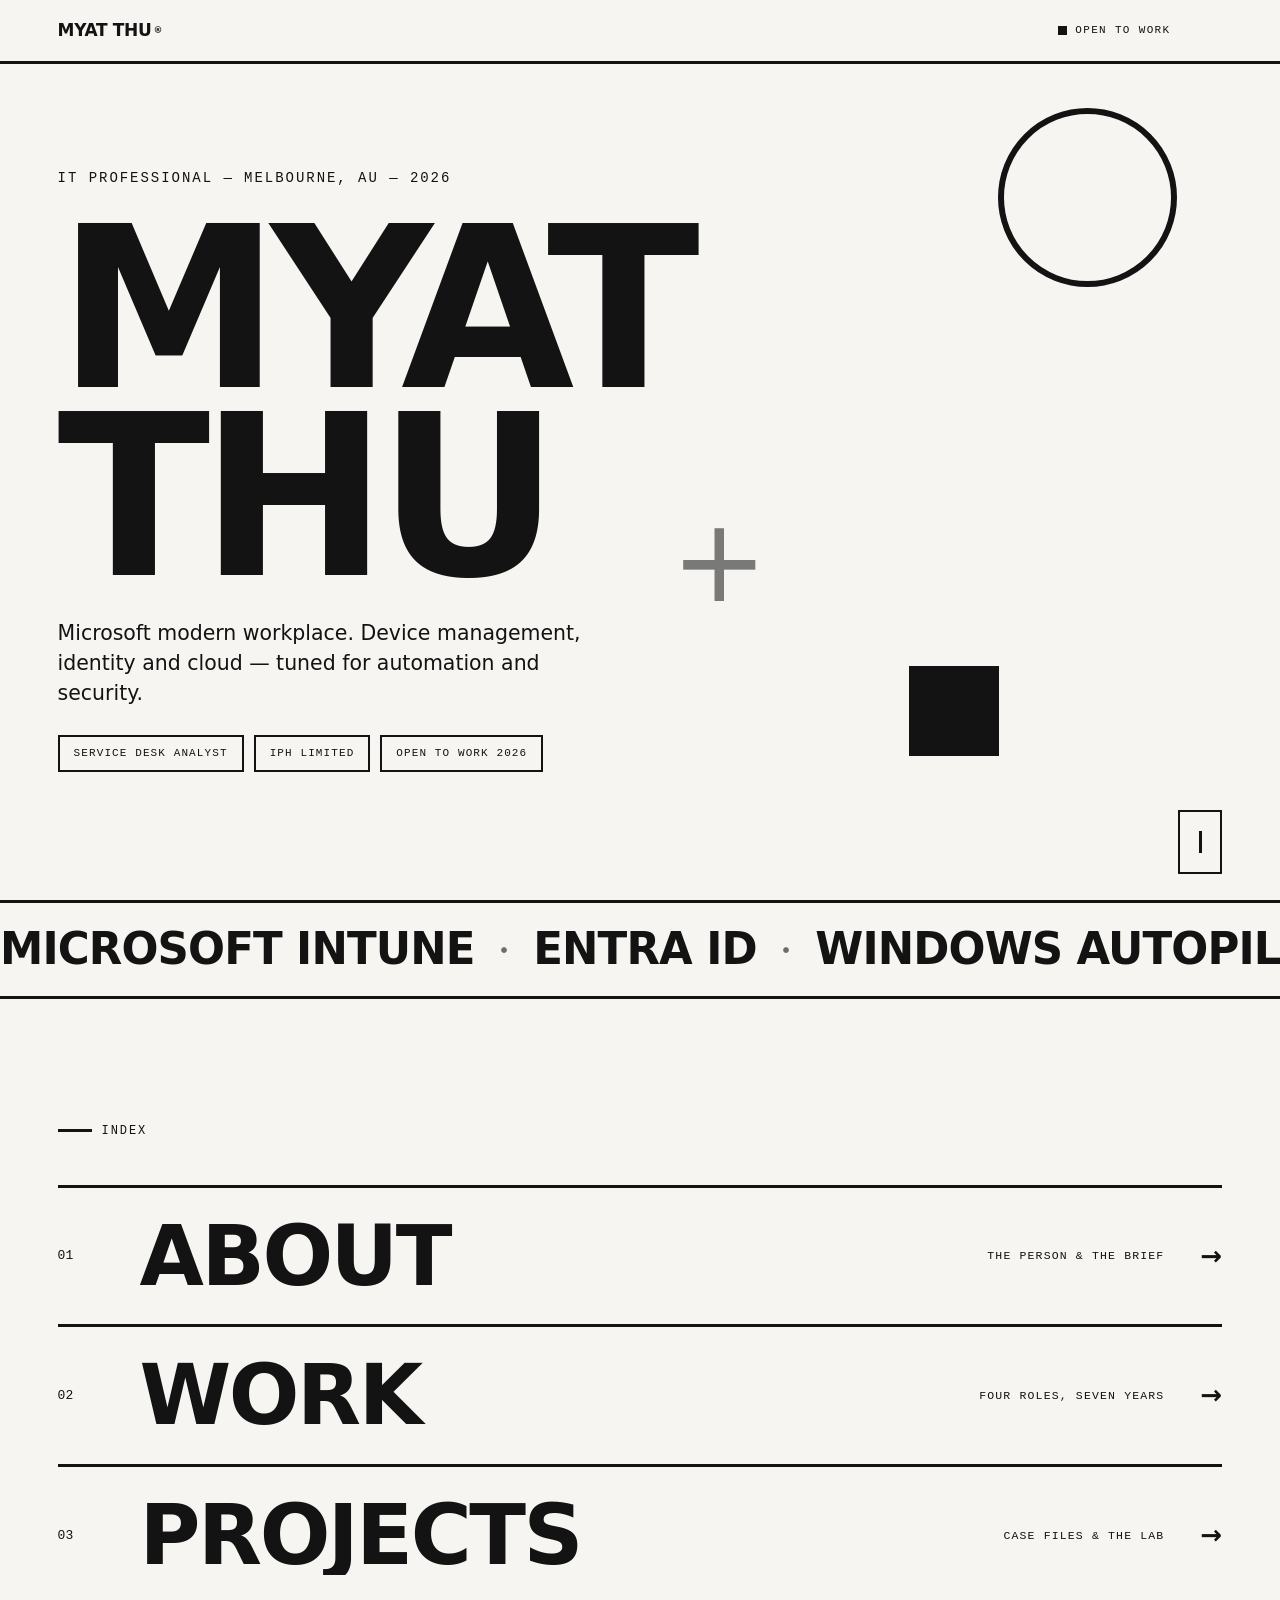
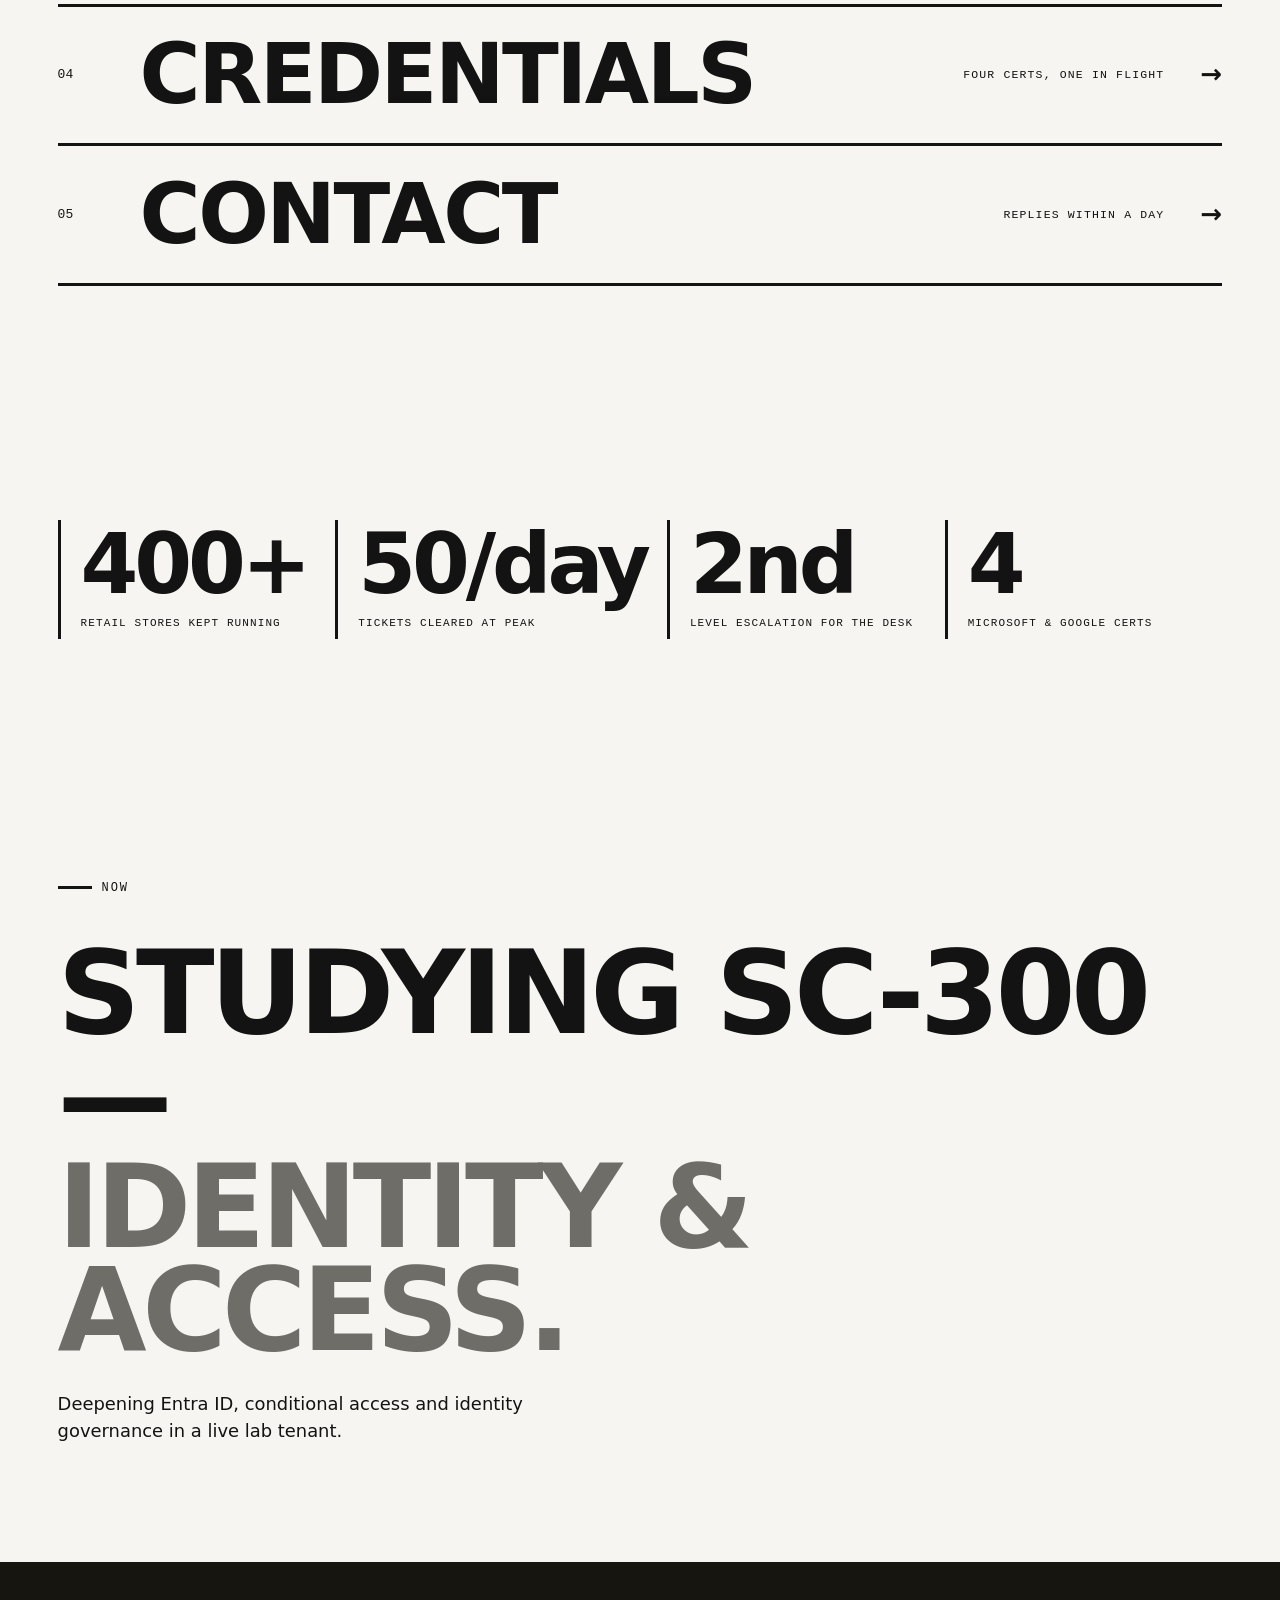
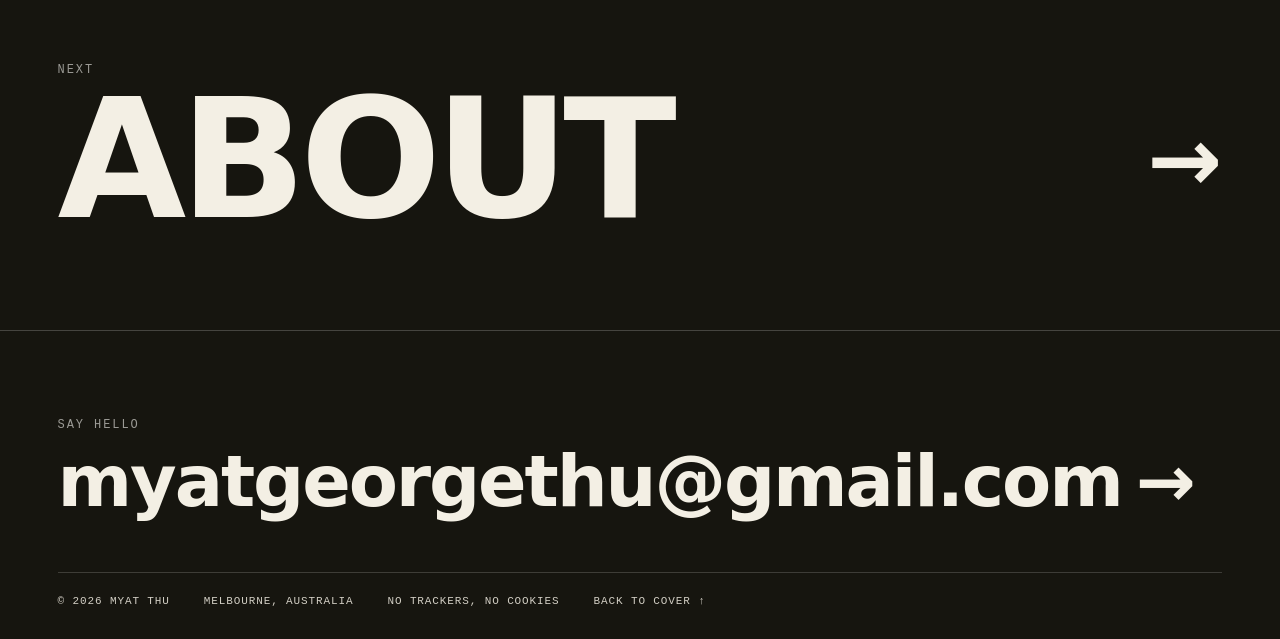
==== commit 6b8a6f97: "Monochrome professional pass: B&W palette, single menu, logo links, iso figures, credential overlay " ====
--- a/index.html
+++ b/index.html
@@ -7,7 +7,7 @@
   <meta name="description" content="Myat Thu — IT professional in the Microsoft ecosystem: Intune, Entra ID, cloud. Melbourne, Australia." />
   <meta name="author" content="Myat Thu" />
   <link rel="canonical" href="https://myatgthu.github.io/hello-world.io/" />
-  <meta name="theme-color" content="#f3efe4" />
+  <meta name="theme-color" content="#f6f5f1" />
   <meta property="og:type" content="website" />
   <meta property="og:site_name" content="Myat Thu" />
   <meta property="og:url" content="https://myatgthu.github.io/hello-world.io/" />
@@ -37,13 +37,6 @@
 
   <header class="bar">
     <a class="bar__mark" href="index.html" data-cur="cover">MYAT&nbsp;THU<sup>&reg;</sup></a>
-    <nav class="bar__nav" aria-label="Pages">
-      <a href="about.html"><i>2</i>About</a>
-      <a href="work.html"><i>3</i>Work</a>
-      <a href="projects.html"><i>4</i>Projects</a>
-      <a href="credentials.html"><i>5</i>Credentials</a>
-      <a href="contact.html"><i>6</i>Contact</a>
-    </nav>
     <div class="bar__end">
       <a class="bar__status" href="contact.html" data-cur="say hi"><b></b>OPEN&nbsp;TO&nbsp;WORK</a>
       <button class="burger" id="burger" type="button" aria-expanded="false" aria-controls="ov" aria-label="Menu"><i></i><i></i></button>
@@ -68,7 +61,7 @@
 
   <main id="main">
 
-    <section class="poster" data-stock="cream">
+    <section class="poster">
       <p class="poster__k" data-a="up">IT professional — Melbourne, AU — 2026</p>
       <h1 class="poster__t">
         <span class="ln"><b data-a="mask">MYAT</b></span>
@@ -86,7 +79,7 @@
 
     <div class="tick" aria-hidden="true"><div class="tick__t"><span>Microsoft Intune</span><b>●</b><span>Entra ID</span><b>●</b><span>Windows Autopilot</span><b>●</b><span>Azure</span><b>●</b><span>PowerShell</span><b>●</b><span>Endpoint Security</span><b>●</b><span>Microsoft 365</span><b>●</b><span>Microsoft Intune</span><b>●</b><span>Entra ID</span><b>●</b><span>Windows Autopilot</span><b>●</b><span>Azure</span><b>●</b><span>PowerShell</span><b>●</b><span>Endpoint Security</span><b>●</b><span>Microsoft 365</span><b>●</b></div></div>
 
-    <section class="index" id="next" data-stock="sun">
+    <section class="index" id="next">
       <p class="sec__k" data-a="up">Index</p>
       <nav class="index__list" aria-label="Site index">
         <a class="row" href="about.html" data-px-z="-40" data-cur="open">
@@ -107,21 +100,21 @@
       </nav>
     </section>
 
-    <section class="nums" data-stock="persimmon" aria-label="By the numbers">
+    <section class="nums" aria-label="By the numbers">
       <div class="num" data-a="up"><b data-count="400" data-suffix="+">400+</b><span>Retail stores kept running</span></div>
       <div class="num" data-a="up"><b data-count="50" data-suffix="/day">50/day</b><span>Tickets cleared at peak</span></div>
       <div class="num" data-a="up"><b data-count="2" data-suffix="nd">2nd</b><span>Level escalation for the desk</span></div>
       <div class="num" data-a="up"><b data-count="4" data-suffix="">4</b><span>Microsoft &amp; Google certs</span></div>
     </section>
 
-    <section class="now" data-stock="moss">
+    <section class="now">
       <p class="sec__k" data-a="up">Now</p>
       <p class="now__t" data-a="mask">Studying SC-300 —</p>
       <p class="now__t now__t--b" data-a="mask">identity &amp; access.</p>
       <p class="now__d" data-a="up">Deepening Entra ID, conditional access and identity governance in a live lab tenant.</p>
     </section>
 
-    <a class="next" href="about.html" data-stock="ink" data-cur="next page">
+    <a class="next" href="about.html" data-cur="next page">
       <span class="next__k" data-a="up">Next</span>
       <span class="next__t" data-a="mask">About</span>
       <span class="next__a" aria-hidden="true">→</span>
--- a/styles.css
+++ b/styles.css
@@ -19,26 +19,16 @@
   font-display: swap;
 }
 
-/* ----- The press: registered stock tokens, animated on swap ----- */
-@property --bg { syntax: "<color>"; inherits: true; initial-value: #f3efe4; }
-@property --fg { syntax: "<color>"; inherits: true; initial-value: #16150f; }
-@property --ac { syntax: "<color>"; inherits: true; initial-value: #ff5333; }
-
+/* ----- Monochrome tokens: one paper, one ink, one gray ----- */
 :root {
-  --bg: #f3efe4; --fg: #16150f; --ac: #ff5333;
+  --bg: #f6f5f1; --fg: #131313; --gray: #6e6d68;
   --sans: "Outfit", ui-sans-serif, system-ui, sans-serif;
   --mono: "Share Tech Mono", ui-monospace, Menlo, monospace;
   --pad: clamp(18px, 4.5vw, 72px);
   --rule: 3px;
   --ease: cubic-bezier(0.76, 0, 0.24, 1);
   --out: cubic-bezier(0.16, 1, 0.3, 1);
-  transition: --bg .6s var(--ease), --fg .6s var(--ease), --ac .6s var(--ease);
-}
-:root[data-stock="cream"]     { --bg: #f3efe4; --fg: #16150f; --ac: #ff5333; }
-:root[data-stock="sun"]       { --bg: #ffc832; --fg: #171204; --ac: #e33d18; }
-:root[data-stock="persimmon"] { --bg: #ff5333; --fg: #1c0a04; --ac: #ffe4c8; }
-:root[data-stock="moss"]      { --bg: #24513b; --fg: #efecdd; --ac: #ffc832; }
-:root[data-stock="ink"]       { --bg: #16150f; --fg: #f3efe4; --ac: #ffc832; }
+}
 
 * { box-sizing: border-box; margin: 0; }
 html { -webkit-text-size-adjust: 100%; scrollbar-width: none; }
@@ -54,7 +44,7 @@
 }
 a { color: inherit; text-decoration: none; }
 ::selection { background: var(--fg); color: var(--bg); }
-:focus-visible { outline: 3px solid var(--ac); outline-offset: 3px; }
+:focus-visible { outline: 3px solid var(--fg); outline-offset: 3px; }
 .skip { position: fixed; left: -999px; top: 12px; z-index: 200; background: var(--fg); color: var(--bg); padding: 10px 16px; }
 .skip:focus { left: 12px; }
 
@@ -86,7 +76,7 @@
   padding: var(--pad);
 }
 .boot__name { font-weight: 900; font-size: clamp(28px, 5vw, 64px); letter-spacing: -0.03em; }
-.boot__pct { font-weight: 900; font-size: clamp(80px, 18vw, 260px); line-height: 0.8; letter-spacing: -0.05em; color: #ffc832; }
+.boot__pct { font-weight: 900; font-size: clamp(80px, 18vw, 260px); line-height: 0.8; letter-spacing: -0.05em; }
 
 /* ----- Bar ----- */
 .bar {
@@ -97,24 +87,12 @@
 }
 .bar__mark { font-weight: 900; font-size: 17px; letter-spacing: -0.02em; display: flex; align-items: center; }
 .bar__mark sup { font-size: 9px; margin-left: 2px; }
-.bar__nav { display: none; align-items: stretch; }
-.bar__nav a {
-  display: flex; align-items: center; gap: 7px; padding: 0 16px;
-  font-family: var(--mono); font-size: 11px; letter-spacing: .1em; text-transform: uppercase;
-  border-left: 1px solid rgb(from var(--fg) r g b / 0.3);
-  transition: background .25s, color .25s;
-}
-.bar__nav a:last-child { border-right: 1px solid rgb(from var(--fg) r g b / 0.3); }
-.bar__nav a i { font-style: normal; opacity: .5; }
-.bar__nav a:hover { background: var(--fg); color: var(--bg); }
-.bar__nav a[aria-current="page"] { background: var(--fg); color: var(--bg); }
-@media (min-width: 980px) { .bar__nav { display: flex; } }
 .bar__end { display: flex; align-items: center; gap: clamp(12px, 2vw, 22px); }
 .bar__status {
   display: none; align-items: center; gap: 8px;
   font-family: var(--mono); font-size: 11px; letter-spacing: .12em;
 }
-.bar__status b { width: 9px; height: 9px; background: var(--ac); animation: pulse 2s infinite; }
+.bar__status b { width: 9px; height: 9px; background: var(--fg); animation: pulse 2s infinite; }
 @media (min-width: 640px) { .bar__status { display: flex; } }
 @keyframes pulse { 50% { opacity: .35; } }
 .pulse { display: inline-block; width: 10px; height: 10px; background: currentColor; animation: pulse 2s infinite; }
@@ -141,10 +119,11 @@
   text-transform: uppercase; transition: color .25s, padding-left .35s var(--ease);
 }
 .ov__list a em { font-family: var(--mono); font-style: normal; font-size: 13px; opacity: .5; }
-.ov__list a:hover, .ov__list a[aria-current="page"] { color: #ffc832; }
-.ov__list a:hover { padding-left: 20px; }
+.ov__list a[aria-current="page"] span { text-decoration: underline; text-underline-offset: 8px; text-decoration-thickness: 4px; }
+.ov__list a:hover, .ov__list a[aria-current="page"] { color: #9b9a95; }
+
 .ov__meta { display: flex; flex-wrap: wrap; gap: 14px 40px; padding-top: 28px; font-family: var(--mono); font-size: 12.5px; letter-spacing: .04em; }
-.ov__meta a:hover { color: #ffc832; }
+.ov__meta a:hover { color: #9b9a95; }
 
 /* ----- Poster (every page opener) ----- */
 .poster {
@@ -175,7 +154,7 @@
   transition: color .25s, border-color .25s;
 }
 .poster__mail i { font-style: normal; display: inline-block; transition: transform .3s var(--out); }
-.poster__mail:hover { color: var(--ac); border-color: var(--ac); }
+.poster__mail:hover { color: var(--fg); border-color: var(--fg); }
 .poster__mail:hover i { transform: translateX(8px); }
 .poster__cv { margin-top: clamp(16px, 3vh, 28px); }
 .poster__cv a {
@@ -187,8 +166,8 @@
 
 /* floating geometry — the depth layer */
 .geo { position: absolute; pointer-events: none; will-change: transform; }
-.geo--ring { top: 12%; right: 8%; width: clamp(90px, 14vw, 220px); aspect-ratio: 1; border: 6px solid var(--ac); border-radius: 50%; }
-.geo--block { bottom: 16%; right: 22%; width: clamp(54px, 7vw, 110px); aspect-ratio: 1; background: var(--ac); }
+.geo--ring { top: 12%; right: 8%; width: clamp(90px, 14vw, 220px); aspect-ratio: 1; border: 6px solid var(--fg); border-radius: 50%; }
+.geo--block { bottom: 16%; right: 22%; width: clamp(54px, 7vw, 110px); aspect-ratio: 1; background: var(--fg); }
 .geo--cross { top: 56%; right: 40%; font-weight: 200; font-size: clamp(70px, 9vw, 150px); line-height: 1; color: var(--fg); opacity: .55; }
 @media (max-width: 700px) { .geo--cross { display: none; } }
 
@@ -196,7 +175,7 @@
 .tick { border-top: var(--rule) solid var(--fg); border-bottom: var(--rule) solid var(--fg); overflow: clip; padding: 14px 0; }
 .tick__t { display: inline-flex; align-items: center; gap: 26px; white-space: nowrap; will-change: transform; }
 .tick__t span { font-weight: 900; text-transform: uppercase; letter-spacing: -0.02em; font-size: clamp(22px, 3.4vw, 44px); }
-.tick__t b { color: var(--ac); font-size: .5em; }
+.tick__t b { color: var(--gray); font-size: .5em; }
 
 /* ----- Section scaffolding ----- */
 section { position: relative; }
@@ -204,7 +183,7 @@
   font-family: var(--mono); font-size: 12px; letter-spacing: .16em; text-transform: uppercase;
   display: inline-flex; align-items: center; gap: 10px; margin-bottom: clamp(26px, 5vh, 54px);
 }
-.sec__k::before { content: ""; width: 34px; height: 3px; background: var(--ac); }
+.sec__k::before { content: ""; width: 34px; height: 3px; background: var(--fg); }
 
 /* ----- Index rows (cover) ----- */
 .index { padding: clamp(80px, 13vh, 170px) var(--pad); }
@@ -239,7 +218,7 @@
 /* ----- Now ----- */
 .now { padding: clamp(80px, 13vh, 170px) var(--pad); }
 .now__t { font-weight: 900; text-transform: uppercase; letter-spacing: -0.04em; line-height: 0.9; font-size: clamp(40px, 9vw, 140px); overflow: hidden; }
-.now__t--b { color: var(--ac); }
+.now__t--b { color: var(--gray); }
 .now__d { margin-top: 22px; max-width: 46ch; font-size: clamp(15px, 1.4vw, 19px); }
 
 /* ----- Lead paragraph (about) ----- */
@@ -252,7 +231,7 @@
 .grid4 { padding: clamp(80px, 13vh, 170px) var(--pad); }
 .grid4__g { display: grid; grid-template-columns: repeat(4, 1fr); gap: clamp(16px, 2vw, 28px); }
 .cell { border-top: var(--rule) solid var(--fg); padding-top: 18px; }
-.cell em { font-family: var(--mono); font-style: normal; font-size: 12px; color: var(--ac); }
+.cell em { font-family: var(--mono); font-style: normal; font-size: 12px; color: var(--fg); }
 .cell h3 { margin-top: 12px; font-weight: 800; text-transform: uppercase; letter-spacing: -0.02em; font-size: clamp(18px, 1.7vw, 24px); line-height: 1.05; }
 .cell p { margin-top: 10px; font-size: 14.5px; line-height: 1.5; }
 .grid4__note { margin-top: clamp(24px, 4vh, 44px); font-family: var(--mono); font-size: 12.5px; letter-spacing: .04em; max-width: 62ch; }
@@ -273,10 +252,10 @@
 .card p { margin-top: 10px; font-size: 14.5px; }
 .card span { margin-top: auto; padding-top: 16px; font-family: var(--mono); font-size: 10.5px; letter-spacing: .12em; text-transform: uppercase; opacity: .7; }
 @media (hover: hover) {
-  .card:hover { background: var(--fg); color: var(--bg); transform: translate(-3px, -3px); box-shadow: 10px 10px 0 var(--ac); }
-}
-.card--hot { background: var(--ac); }
-:root[data-stock="moss"] .card--hot { color: #16150f; }
+  .card:hover { background: var(--fg); color: var(--bg); transform: translate(-3px, -3px); box-shadow: 10px 10px 0 #9b9a95; }
+}
+.card--hot { background: var(--fg); color: var(--bg); }
+.card--hot em { color: var(--bg); }
 @media (max-width: 900px) { .cards__g { grid-template-columns: 1fr 1fr; } }
 @media (max-width: 560px) { .cards__g { grid-template-columns: 1fr; } }
 
@@ -284,13 +263,13 @@
 .jobs { padding: clamp(80px, 13vh, 170px) var(--pad); }
 .job { border-top: var(--rule) solid var(--fg); padding: clamp(26px, 4.5vh, 48px) 0; display: grid; grid-template-columns: 1.2fr 1fr; gap: 24px clamp(24px, 4vw, 80px); }
 .job:last-of-type { border-bottom: var(--rule) solid var(--fg); }
-.job__h em { font-family: var(--mono); font-style: normal; font-size: 13px; color: var(--ac); }
+.job__h em { font-family: var(--mono); font-style: normal; font-size: 13px; color: var(--fg); }
 .job__h h3 { margin-top: 10px; font-weight: 900; text-transform: uppercase; letter-spacing: -0.03em; line-height: 0.95; font-size: clamp(30px, 4.6vw, 64px); overflow: hidden; }
 .job__org { margin-top: 12px; font-weight: 700; font-size: 15px; }
 .job__org span { font-family: var(--mono); font-weight: 400; font-size: 12px; letter-spacing: .04em; }
 .job__pts { list-style: none; padding: 0; align-self: center; }
 .job__pts li { position: relative; padding: 9px 0 9px 22px; border-bottom: 1px solid rgb(from var(--fg) r g b / 0.3); font-size: 15px; }
-.job__pts li::before { content: "→"; position: absolute; left: 0; font-weight: 700; color: var(--ac); }
+.job__pts li::before { content: "→"; position: absolute; left: 0; font-weight: 700; color: var(--fg); }
 @media (max-width: 800px) { .job { grid-template-columns: 1fr; } }
 
 /* ----- List rows ----- */
@@ -303,7 +282,7 @@
 .list__rows .lrow:last-child { border-bottom: 2px solid var(--fg); }
 .lrow strong { font-weight: 900; text-transform: uppercase; letter-spacing: -0.02em; font-size: clamp(20px, 3.2vw, 40px); line-height: 1; }
 .lrow span { font-family: var(--mono); font-size: 11.5px; letter-spacing: .08em; text-transform: uppercase; text-align: right; }
-@media (hover: hover) { .lrow:hover { padding-left: 18px; } .lrow:hover strong { color: var(--ac); } }
+@media (hover: hover) { .lrow:hover { padding-left: 18px; } .lrow:hover strong { text-decoration: underline; text-underline-offset: 6px; text-decoration-thickness: 3px; } }
 
 /* ----- Chips (toolbox) ----- */
 .chips { padding: clamp(80px, 13vh, 170px) var(--pad); }
@@ -320,11 +299,11 @@
 .case { border-top: var(--rule) solid var(--fg); padding: clamp(26px, 4.5vh, 48px) 0; }
 .case:last-of-type { border-bottom: var(--rule) solid var(--fg); }
 .case__h { display: flex; justify-content: space-between; gap: 14px; font-family: var(--mono); font-size: 12px; letter-spacing: .1em; text-transform: uppercase; }
-.case__h em { font-style: normal; color: var(--ac); }
+.case__h em { font-style: normal; color: var(--gray); }
 .case h3 { margin-top: 14px; font-weight: 900; text-transform: uppercase; letter-spacing: -0.03em; line-height: 0.95; font-size: clamp(30px, 5.5vw, 72px); overflow: hidden; }
 .case__ctx { margin-top: 12px; font-weight: 600; font-size: 15.5px; max-width: 52ch; }
 .case__d { display: grid; grid-template-columns: repeat(3, 1fr); gap: clamp(16px, 2.4vw, 40px); margin: clamp(18px, 3vh, 30px) 0 0; }
-.case__d dt { font-family: var(--mono); font-size: 10.5px; letter-spacing: .14em; text-transform: uppercase; color: var(--ac); }
+.case__d dt { font-family: var(--mono); font-size: 10.5px; letter-spacing: .14em; text-transform: uppercase; color: var(--fg); }
 .case__d dd { margin: 8px 0 0; font-size: 14.5px; line-height: 1.5; }
 @media (max-width: 760px) { .case__d { grid-template-columns: 1fr; } }
 
@@ -336,11 +315,11 @@
   display: flex; flex-direction: column; box-shadow: 6px 6px 0 var(--fg);
   transition: background .3s var(--ease), color .3s var(--ease), transform .3s var(--out), box-shadow .3s var(--out);
 }
-.seal b { font-weight: 900; letter-spacing: -0.04em; font-size: clamp(30px, 3.4vw, 52px); line-height: 0.9; color: var(--ac); }
+.seal b { font-weight: 900; letter-spacing: -0.04em; font-size: clamp(30px, 3.4vw, 52px); line-height: 0.9; color: var(--fg); }
 .seal h3 { margin-top: auto; padding-top: 20px; font-weight: 800; text-transform: uppercase; letter-spacing: -0.02em; font-size: clamp(16px, 1.6vw, 22px); line-height: 1.05; }
 .seal p { margin-top: 8px; font-size: 13.5px; }
 .seal span { margin-top: 12px; font-family: var(--mono); font-size: 10.5px; letter-spacing: .12em; text-transform: uppercase; opacity: .7; }
-@media (hover: hover) { .seal:hover { background: var(--fg); color: var(--bg); transform: translate(-3px, -3px); box-shadow: 10px 10px 0 var(--ac); } .seal:hover b { color: inherit; } }
+@media (hover: hover) { .seal:hover { background: var(--fg); color: var(--bg); transform: translate(-3px, -3px); box-shadow: 10px 10px 0 #9b9a95; } .seal:hover b { color: inherit; } }
 .seals__note { margin-top: clamp(22px, 4vh, 40px); font-family: var(--mono); font-size: 12.5px; letter-spacing: .06em; }
 @media (max-width: 980px) { .seals__g { grid-template-columns: 1fr 1fr; } }
 @media (max-width: 520px) { .seals__g { grid-template-columns: 1fr; } }
@@ -351,25 +330,25 @@
   padding: clamp(60px, 11vh, 140px) var(--pad);
   background: #16150f; color: #f3efe4;
 }
-.next__k { grid-column: 1 / -1; font-family: var(--mono); font-size: 12px; letter-spacing: .16em; text-transform: uppercase; color: #ffc832; }
+.next__k { grid-column: 1 / -1; font-family: var(--mono); font-size: 12px; letter-spacing: .16em; text-transform: uppercase; color: #9b9a95; }
 .next__t { font-weight: 900; text-transform: uppercase; letter-spacing: -0.04em; line-height: 0.85; font-size: clamp(56px, 13vw, 210px); overflow: hidden; }
 .next__a { font-size: clamp(40px, 7vw, 110px); font-weight: 700; transition: transform .35s var(--out); }
-@media (hover: hover) { .next:hover .next__a { transform: translateX(22px); } .next:hover .next__t { color: #ffc832; } }
+@media (hover: hover) { .next:hover .next__a { transform: translateX(22px); } .next:hover .next__t { color: #9b9a95; } }
 
 /* ----- End (footer) ----- */
 .end { background: #16150f; color: #f3efe4; padding: clamp(50px, 9vh, 110px) var(--pad) 30px; border-top: 1px solid rgb(255 255 255 / 0.2); }
 .end__cta { display: block; }
-.end__k { font-family: var(--mono); font-size: 12px; letter-spacing: .16em; text-transform: uppercase; color: #ffc832; }
+.end__k { font-family: var(--mono); font-size: 12px; letter-spacing: .16em; text-transform: uppercase; color: #9b9a95; }
 .end__mail {
   display: block; margin-top: 12px; font-weight: 900; letter-spacing: -0.03em; line-height: 1;
   font-size: clamp(26px, 5.6vw, 90px); word-break: break-all;
   transition: color .25s;
 }
 .end__mail i { font-style: normal; display: inline-block; margin-left: 14px; transition: transform .3s var(--out); }
-.end__cta:hover .end__mail { color: #ffc832; }
+.end__cta:hover .end__mail { color: #9b9a95; }
 .end__cta:hover .end__mail i { transform: translateX(14px); }
 .end__meta { display: flex; flex-wrap: wrap; gap: 10px 34px; margin-top: clamp(34px, 6vh, 64px); padding-top: 20px; border-top: 1px solid rgb(255 255 255 / 0.2); font-family: var(--mono); font-size: 11px; letter-spacing: .08em; text-transform: uppercase; opacity: .85; }
-.end__meta a:hover { color: #ffc832; }
+.end__meta a:hover { color: #9b9a95; }
 
 /* ----- Page transitions (native view transitions; instant elsewhere) ----- */
 @view-transition { navigation: auto; }
@@ -381,7 +360,7 @@
 @keyframes vt-in { from { opacity: 0; transform: translateY(4vh); } }
 
 /* ----- Scroll progress: a thick accent bar, compositor-driven ----- */
-.prog { position: fixed; top: 0; left: 0; right: 0; height: 5px; z-index: 110; background: var(--ac); transform: scaleX(0); transform-origin: 0 50%; pointer-events: none; }
+.prog { position: fixed; top: 0; left: 0; right: 0; height: 5px; z-index: 110; background: var(--fg); transform: scaleX(0); transform-origin: 0 50%; pointer-events: none; }
 @supports (animation-timeline: scroll()) {
   .prog { animation: prog linear both; animation-timeline: scroll(root block); }
 }
@@ -402,3 +381,76 @@
   .ov { transition: none; }
   * { scroll-behavior: auto !important; }
 }
+
+/* ===========================================================================
+   ADDITIONS — company marks, project figures, credential overlay
+   =========================================================================== */
+
+/* ----- Company marks on the work roles: click opens the company site ----- */
+.job { grid-template-columns: 96px 1.1fr 1fr; }
+.job__logo {
+  width: 88px; height: 88px; display: grid; place-items: center; padding: 14px;
+  background: #ffffff; border: var(--rule) solid var(--fg);
+  box-shadow: 5px 5px 0 var(--fg);
+  transition: transform .25s var(--out), box-shadow .25s var(--out);
+}
+.job__logo img { width: 100%; height: 100%; object-fit: contain; display: block; }
+@media (hover: hover) {
+  .job__logo:hover { transform: translate(-3px, -3px); box-shadow: 8px 8px 0 #9b9a95; }
+}
+@media (max-width: 800px) {
+  .job { grid-template-columns: 72px 1fr; }
+  .job__logo { width: 64px; height: 64px; padding: 10px; }
+  .job__pts { grid-column: 1 / -1; }
+}
+
+/* ----- Project figures: static isometric line art beside each case ----- */
+.case { display: grid; grid-template-columns: 1.05fr 0.95fr; gap: clamp(20px, 3vw, 56px); align-items: center; }
+.case__fig { margin: 0; }
+.fig { display: block; width: 100%; height: auto; }
+@media (max-width: 860px) { .case { grid-template-columns: 1fr; } .case__fig { max-width: 420px; } }
+
+/* the seal cards read as pressable */
+.seal { cursor: pointer; text-align: left; }
+.seal__info { display: none; }
+
+/* ----- Credential overlay ----- */
+.cmodal {
+  position: fixed; inset: 0; z-index: 160; display: none;
+  align-items: center; justify-content: center; padding: 22px;
+}
+.cmodal.is-open { display: flex; }
+.cmodal__bg { position: absolute; inset: 0; background: rgb(19 19 19 / 0.66); }
+.cmodal__card {
+  position: relative; width: min(640px, 100%); max-height: 86vh; overflow-y: auto;
+  background: var(--bg); color: var(--fg);
+  border: var(--rule) solid var(--fg); box-shadow: 10px 10px 0 var(--fg);
+  padding: clamp(24px, 4vw, 44px);
+  scrollbar-width: none;
+}
+.cmodal__card::-webkit-scrollbar { display: none; }
+.cmodal__x {
+  position: absolute; top: 14px; right: 14px; width: 44px; height: 44px;
+  background: none; border: 2px solid var(--fg); color: var(--fg);
+  font-size: 15px; font-weight: 700; cursor: pointer;
+  transition: background .2s, color .2s;
+}
+.cmodal__x:hover { background: var(--fg); color: var(--bg); }
+.cmodal__code { font-family: var(--mono); font-size: 13px; letter-spacing: .14em; color: var(--gray); text-transform: uppercase; }
+.cmodal__t { margin-top: 8px; font-weight: 900; text-transform: uppercase; letter-spacing: -0.03em; line-height: 0.95; font-size: clamp(28px, 4.5vw, 52px); }
+.cmodal .info__about { margin-top: 18px; font-size: 15.5px; line-height: 1.55; }
+.cmodal .info__h {
+  margin-top: 26px; padding-top: 16px; border-top: 2px solid var(--fg);
+  font-family: var(--mono); font-size: 11.5px; letter-spacing: .14em; text-transform: uppercase; font-weight: 400;
+}
+.cmodal .info__uses { margin-top: 14px; display: flex; flex-direction: column; gap: 12px; }
+.cmodal .use { display: grid; gap: 3px; }
+.cmodal .use b { font-weight: 800; text-transform: uppercase; font-size: 13.5px; letter-spacing: .02em; }
+.cmodal .use span { font-size: 14px; color: var(--gray); line-height: 1.5; }
+.cmodal .info__link {
+  display: inline-block; margin-top: 26px;
+  font-family: var(--mono); font-size: 12px; letter-spacing: .12em; text-transform: uppercase;
+  border: 2px solid var(--fg); padding: 12px 20px;
+  transition: background .2s, color .2s;
+}
+.cmodal .info__link:hover { background: var(--fg); color: var(--bg); }
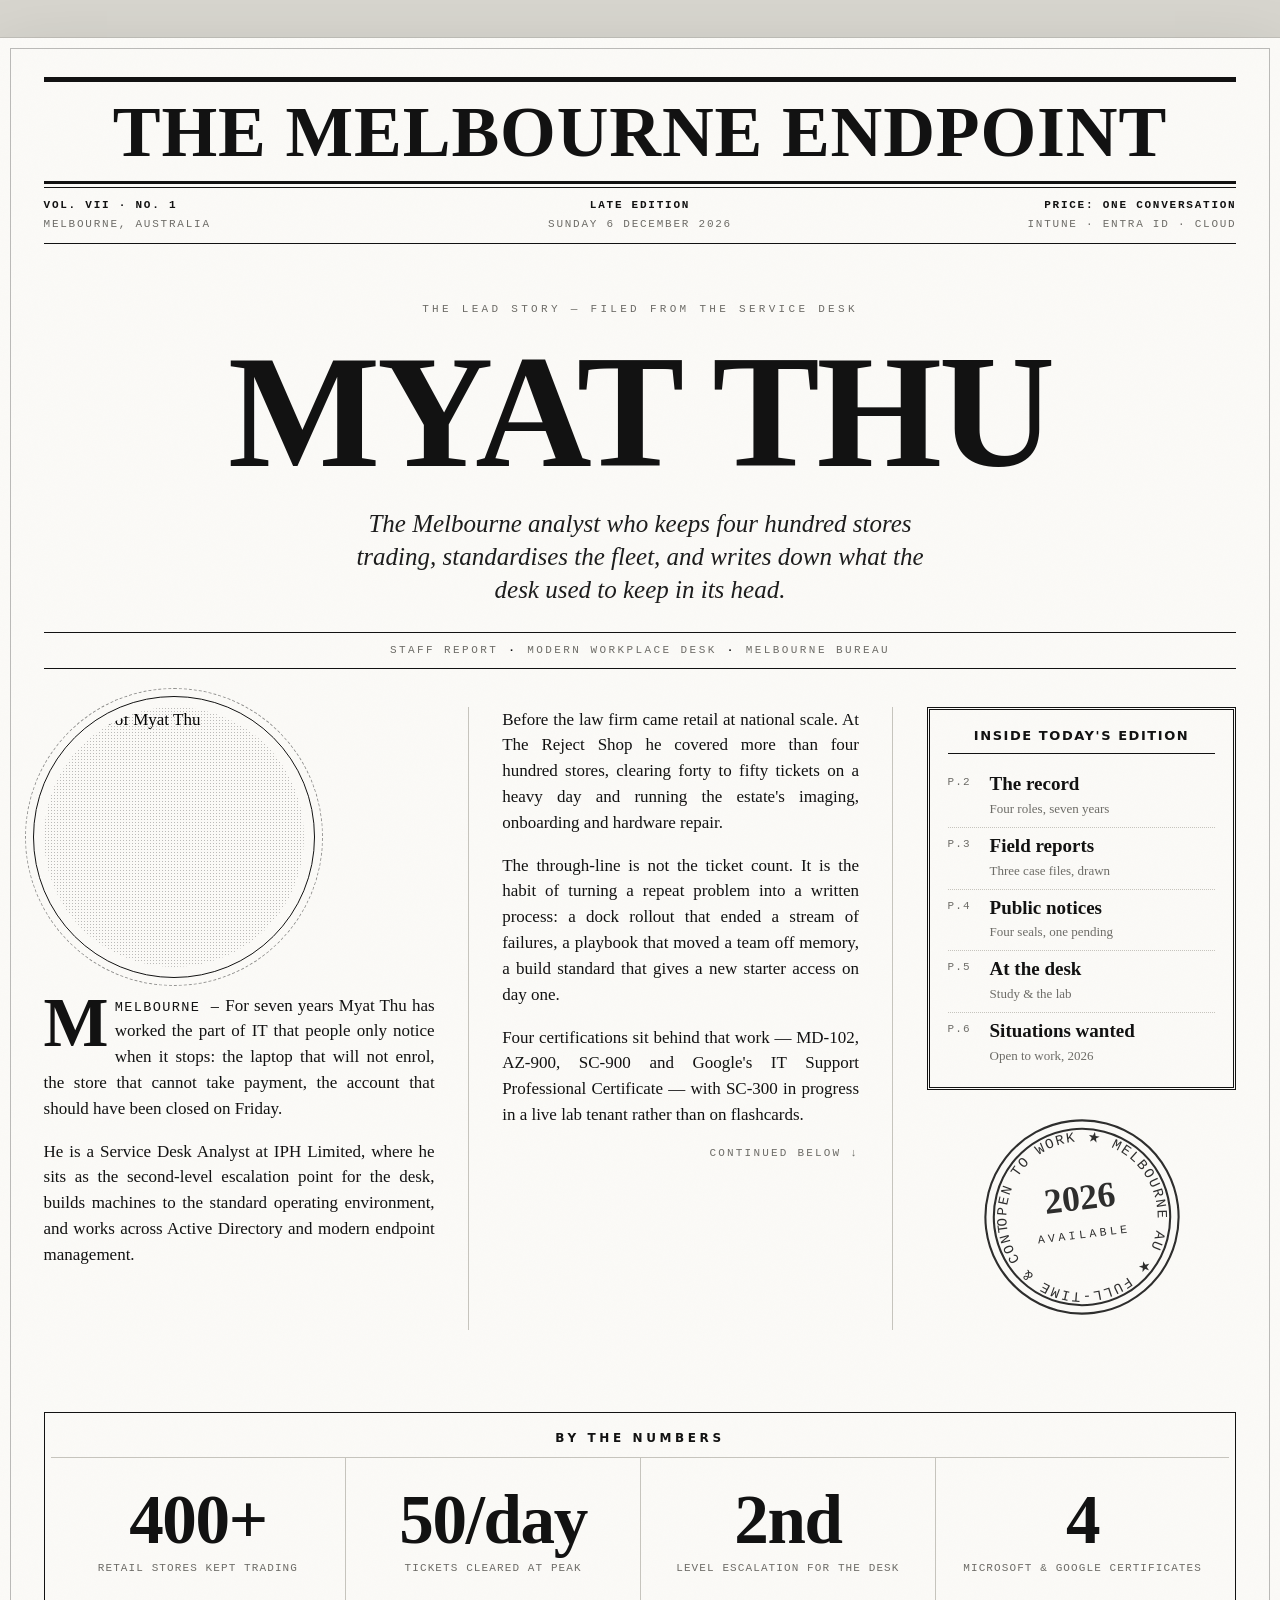
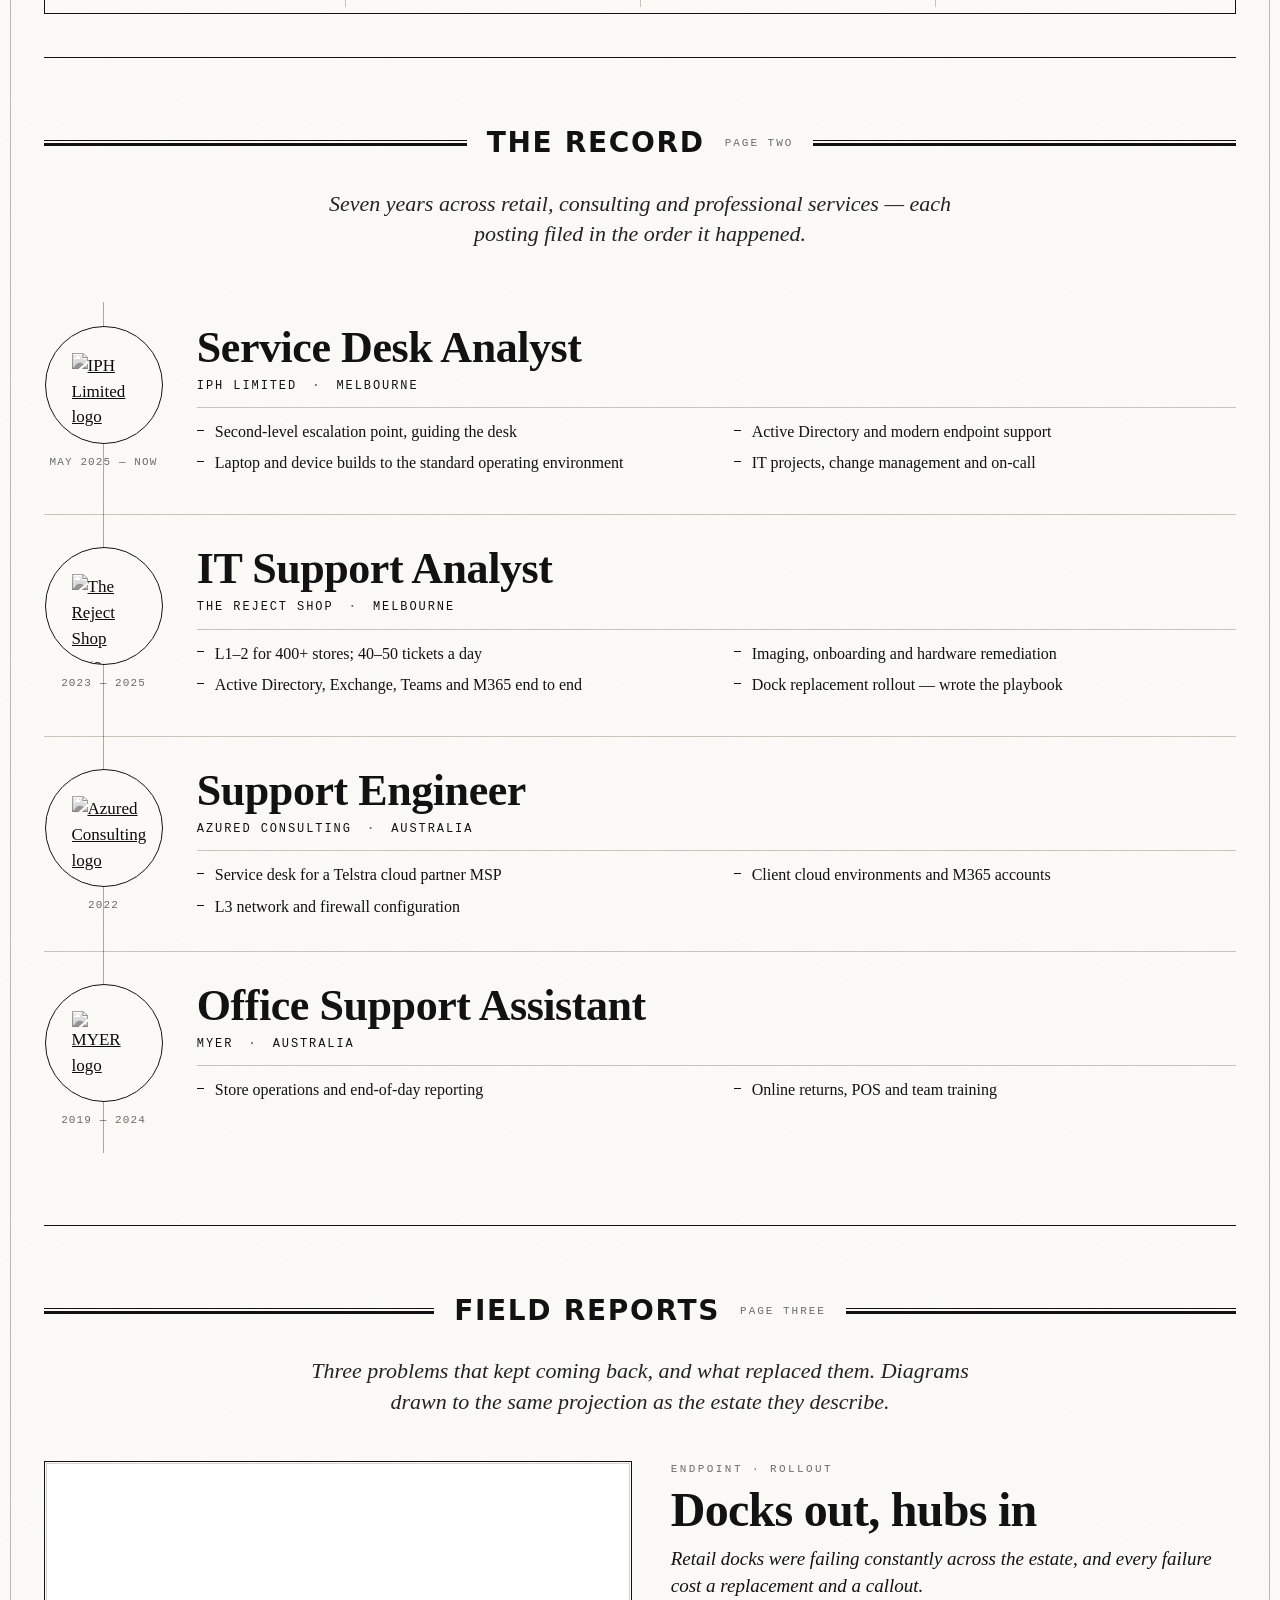
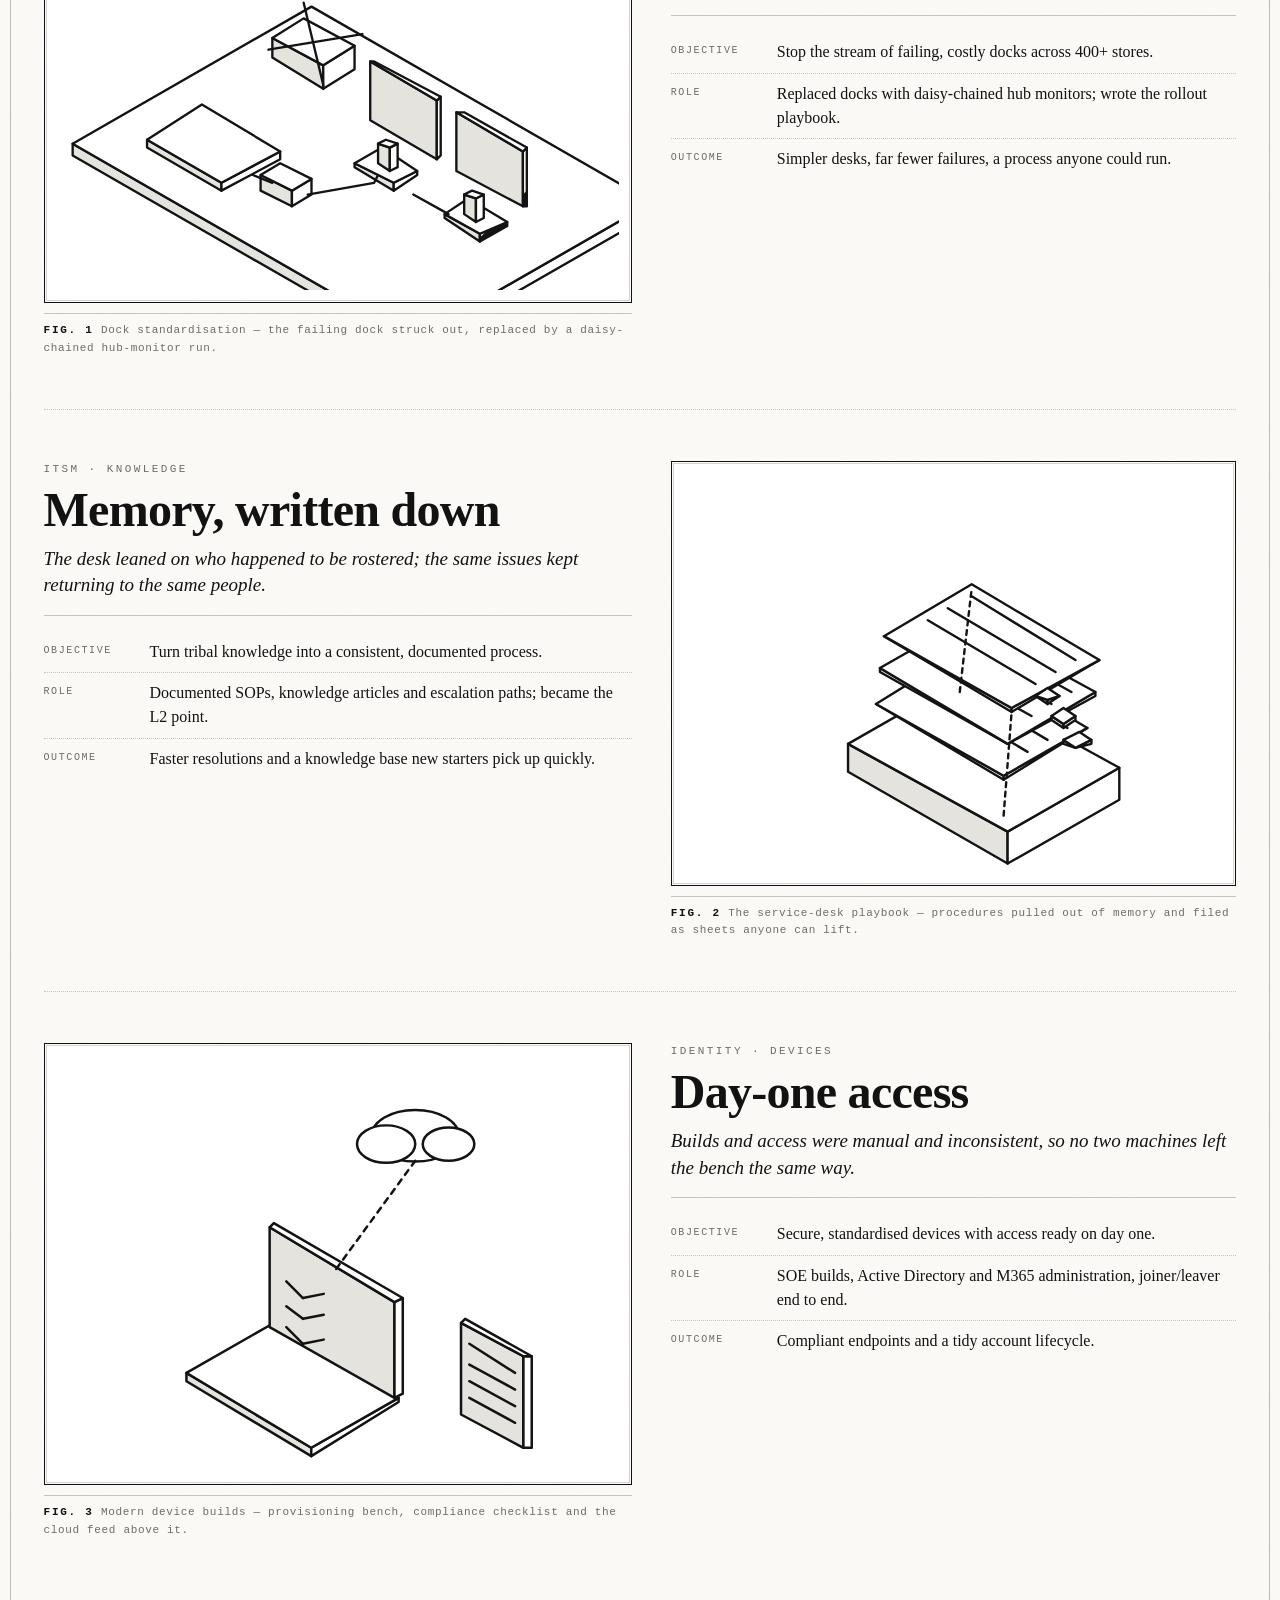
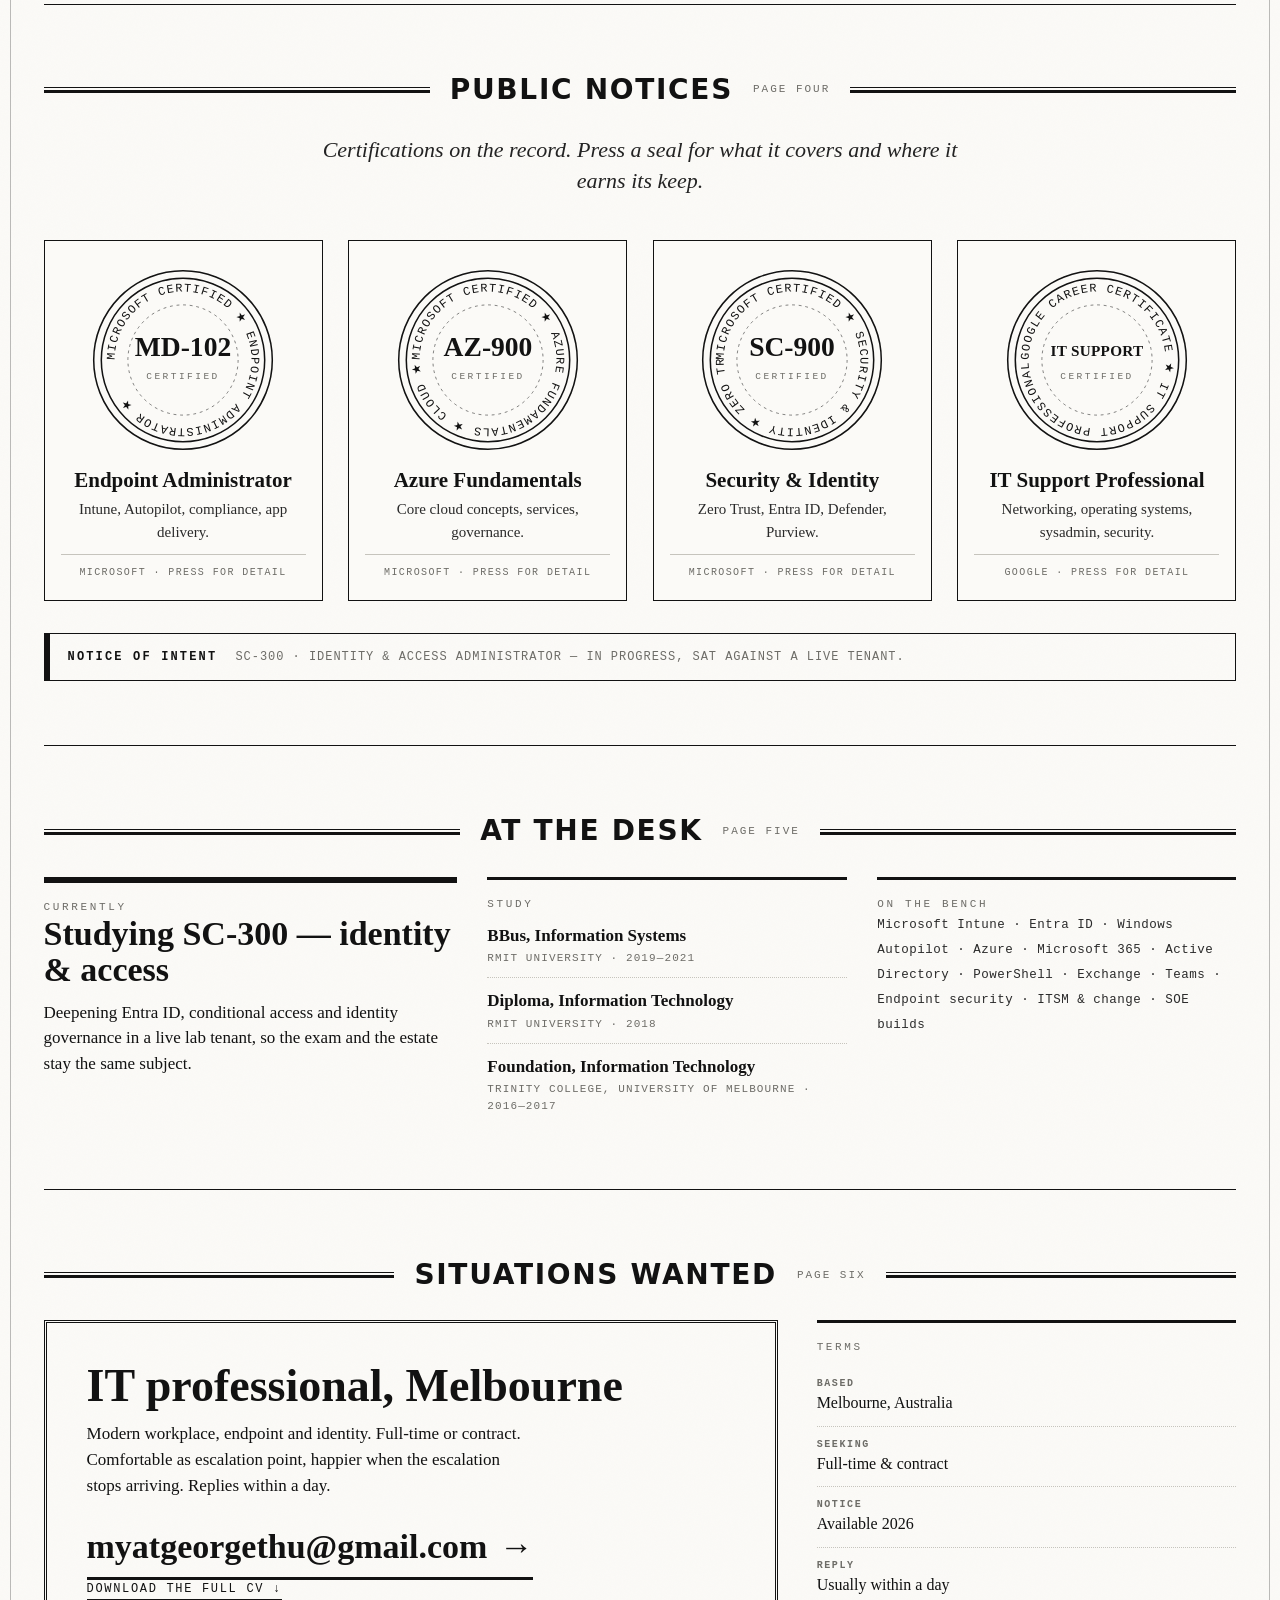
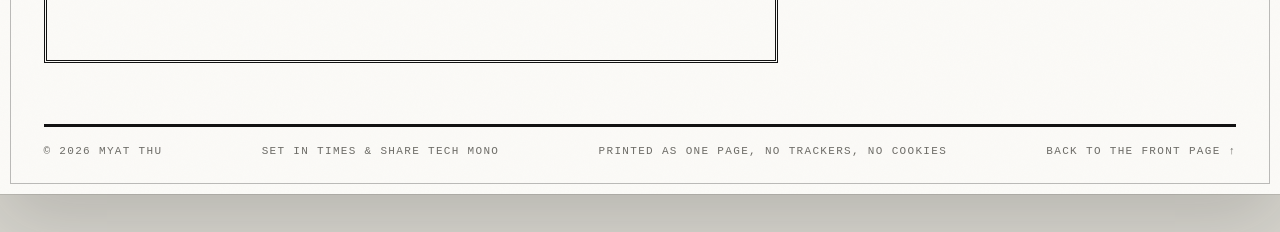
==== commit cd59909c: "Rebuild as one broadsheet: Myat Thu is the headline Ditches the six-page site for a single newspaper" ====
--- a/index.html
+++ b/index.html
@@ -3,136 +3,431 @@
 <head>
   <meta charset="UTF-8" />
   <meta name="viewport" content="width=device-width, initial-scale=1.0" />
-  <title>Myat Thu — Modern Workplace & Cloud</title>
-  <meta name="description" content="Myat Thu — IT professional in the Microsoft ecosystem: Intune, Entra ID, cloud. Melbourne, Australia." />
+  <title>Myat Thu — The Melbourne Endpoint</title>
+  <meta name="description" content="Myat Thu — IT professional in the Microsoft modern workplace: Intune, Entra ID, endpoint and cloud administration. Melbourne, Australia." />
   <meta name="author" content="Myat Thu" />
   <link rel="canonical" href="https://myatgthu.github.io/hello-world.io/" />
-  <meta name="theme-color" content="#f6f5f1" />
+  <meta name="theme-color" content="#d9d7d0" />
   <meta property="og:type" content="website" />
   <meta property="og:site_name" content="Myat Thu" />
   <meta property="og:url" content="https://myatgthu.github.io/hello-world.io/" />
-  <meta property="og:title" content="Myat Thu — Modern Workplace & Cloud" />
-  <meta property="og:description" content="Myat Thu — IT professional in the Microsoft ecosystem: Intune, Entra ID, cloud. Melbourne, Australia." />
+  <meta property="og:title" content="Myat Thu — The Melbourne Endpoint" />
+  <meta property="og:description" content="One front page: the record, the field reports, the notices. Microsoft modern workplace, Melbourne." />
   <meta property="og:image" content="https://myatgthu.github.io/hello-world.io/assets/og.png" />
   <meta property="og:image:width" content="2400" />
   <meta property="og:image:height" content="1260" />
   <meta property="og:image:alt" content="Myat Thu — IT professional. Intune, Entra ID, cloud. Melbourne." />
   <meta name="twitter:card" content="summary_large_image" />
-  <meta name="twitter:title" content="Myat Thu — Modern Workplace & Cloud" />
-  <meta name="twitter:description" content="Myat Thu — IT professional in the Microsoft ecosystem: Intune, Entra ID, cloud. Melbourne, Australia." />
+  <meta name="twitter:title" content="Myat Thu — The Melbourne Endpoint" />
+  <meta name="twitter:description" content="One front page: the record, the field reports, the notices. Microsoft modern workplace, Melbourne." />
   <meta name="twitter:image" content="https://myatgthu.github.io/hello-world.io/assets/og.png" />
-  <link rel="icon" href="data:image/svg+xml,<svg xmlns='http://www.w3.org/2000/svg' viewBox='0 0 100 100'><rect width='100' height='100' fill='%2316150f'/><text x='50' y='72' font-size='62' font-family='Arial,sans-serif' font-weight='900' fill='%23f3efe4' text-anchor='middle'>M</text></svg>" />
-  <script>document.documentElement.classList.add('js');try{if(sessionStorage.getItem('nav')){document.documentElement.classList.add('is-arrived');sessionStorage.removeItem('nav');}}catch(e){}</script>
+  <link rel="icon" href="data:image/svg+xml,<svg xmlns='http://www.w3.org/2000/svg' viewBox='0 0 100 100'><rect width='100' height='100' fill='%23fbfaf7'/><text x='50' y='76' font-size='74' font-family='Times New Roman,serif' font-weight='700' fill='%23121212' text-anchor='middle'>M</text></svg>" />
+  <script>document.documentElement.classList.add('js','is-press');setTimeout(function(){document.documentElement.classList.remove('is-press');var s=document.getElementById('spin');if(s)s.classList.add('is-done');},6000);</script>
+  <link rel="preload" href="assets/fonts/share-tech-mono.woff2" as="font" type="font/woff2" crossorigin />
   <link rel="preload" href="assets/fonts/outfit.woff2" as="font" type="font/woff2" crossorigin />
-  <link rel="preload" href="assets/fonts/share-tech-mono.woff2" as="font" type="font/woff2" crossorigin />
   <link rel="stylesheet" href="styles.css?v=__BUILD__" />
 </head>
 <body>
-  <div class="boot" id="boot" aria-hidden="true">
-    <span class="boot__name">MYAT&nbsp;THU</span>
-    <span class="boot__pct" id="bootPct">0</span>
+
+  <!-- ============ THE PRESS: spinning front page, then the paper itself ============ -->
+  <div class="spin" id="spin" aria-hidden="true">
+    <div class="spin__stage">
+      <div class="spin__paper">
+        <span class="spin__ear">VOL. VII</span>
+        <b class="spin__name">THE MELBOURNE ENDPOINT</b>
+        <span class="spin__rule"></span>
+        <b class="spin__head">MYAT THU</b>
+        <span class="spin__deck">SERVICE DESK ANALYST · MODERN WORKPLACE &amp; CLOUD</span>
+        <span class="spin__cols"><i class="spin__cut"></i><i></i><i></i><i></i></span>
+      </div>
+    </div>
+    <button class="spin__skip" id="spinSkip" type="button">Skip intro</button>
   </div>
-  <a class="skip" href="#main">Skip to content</a>
+
+  <a class="skip" href="#front">Skip to content</a>
   <div class="dot" aria-hidden="true"><span class="dot__label"></span></div>
 
-  <header class="bar">
-    <a class="bar__mark" href="index.html" data-cur="cover">MYAT&nbsp;THU<sup>&reg;</sup></a>
-    <div class="bar__end">
-      <a class="bar__status" href="contact.html" data-cur="say hi"><b></b>OPEN&nbsp;TO&nbsp;WORK</a>
-      <button class="burger" id="burger" type="button" aria-expanded="false" aria-controls="ov" aria-label="Menu"><i></i><i></i></button>
-    </div>
+  <!-- ============ RUNNING HEAD ============ -->
+  <header class="rail" id="rail">
+    <span class="rail__prog" id="prog" aria-hidden="true"></span>
+    <a class="rail__name" href="#front">THE MELBOURNE ENDPOINT</a>
+    <span class="rail__sec" id="railSec" aria-live="polite">Front page</span>
+    <button class="burger" id="burger" type="button" aria-expanded="false" aria-controls="ov" aria-label="Sections"><i></i><i></i></button>
   </header>
 
-  <nav class="ov" id="ov" aria-label="Primary" aria-hidden="true">
+  <nav class="ov" id="ov" aria-label="Sections" aria-hidden="true">
     <ul class="ov__list">
-      <li><a href="index.html" aria-current="page"><em>01</em><span>Cover</span></a></li>
-      <li><a href="about.html"><em>02</em><span>About</span></a></li>
-      <li><a href="work.html"><em>03</em><span>Work</span></a></li>
-      <li><a href="projects.html"><em>04</em><span>Projects</span></a></li>
-      <li><a href="credentials.html"><em>05</em><span>Credentials</span></a></li>
-      <li><a href="contact.html"><em>06</em><span>Contact</span></a></li>
+      <li><a href="#front"><em>P.1</em><span>Front page</span></a></li>
+      <li><a href="#record"><em>P.2</em><span>The record</span></a></li>
+      <li><a href="#reports"><em>P.3</em><span>Field reports</span></a></li>
+      <li><a href="#notices"><em>P.4</em><span>Public notices</span></a></li>
+      <li><a href="#desk"><em>P.5</em><span>At the desk</span></a></li>
+      <li><a href="#wanted"><em>P.6</em><span>Situations wanted</span></a></li>
     </ul>
     <div class="ov__meta">
-      <a href="mailto:myatgeorgethu@gmail.com" data-cur="email">myatgeorgethu@gmail.com</a>
+      <a href="mailto:myatgeorgethu@gmail.com" data-cur="write in">myatgeorgethu@gmail.com</a>
       <a href="assets/Myat-Thu-CV.pdf" download data-cur="download">Download CV ↓</a>
       <span>Melbourne, Australia</span>
     </div>
   </nav>
 
-  <main id="main">
-
-    <section class="poster">
-      <p class="poster__k" data-a="up">IT professional — Melbourne, AU — 2026</p>
-      <h1 class="poster__t">
-        <span class="ln"><b data-a="mask">MYAT</b></span>
-        <span class="ln"><b data-a="mask">THU</b></span>
-      </h1>
-      <p class="poster__sub" data-a="up">Microsoft modern workplace. Device management, identity and cloud — tuned for automation and security.</p>
-      <div class="poster__chips" data-a="up">
-        <span>Service Desk Analyst</span><span>IPH Limited</span><span>Open to work 2026</span>
+  <!-- ============ THE SHEET ============ -->
+  <div class="plate">
+    <main id="main">
+
+      <!-- ---------- NAMEPLATE ---------- -->
+      <header class="np">
+        <h1 class="np__name" data-a="np">THE MELBOURNE ENDPOINT</h1>
+      </header>
+      <div class="np__line" aria-hidden="true"></div>
+      <div class="np__date">
+        <p class="np__ear"><b>Vol. VII · No. 1</b><span>Melbourne, Australia</span></p>
+        <p class="np__mid"><b>Late edition</b><span id="dateline">Monday, 31 August 2026</span></p>
+        <p class="np__ear np__ear--r"><b>Price: one conversation</b><span>Intune · Entra ID · Cloud</span></p>
       </div>
-      <span class="geo geo--ring" data-px="0.4" data-px-z="-120" aria-hidden="true"></span>
-      <span class="geo geo--block" data-px="-0.3" data-px-z="-60" aria-hidden="true"></span>
-      <span class="geo geo--cross" data-px="0.6" data-px-z="-180" aria-hidden="true">+</span>
-      <a class="poster__cue" href="#next" data-cur="scroll" aria-label="Scroll"><i></i></a>
-    </section>
-
-    <div class="tick" aria-hidden="true"><div class="tick__t"><span>Microsoft Intune</span><b>●</b><span>Entra ID</span><b>●</b><span>Windows Autopilot</span><b>●</b><span>Azure</span><b>●</b><span>PowerShell</span><b>●</b><span>Endpoint Security</span><b>●</b><span>Microsoft 365</span><b>●</b><span>Microsoft Intune</span><b>●</b><span>Entra ID</span><b>●</b><span>Windows Autopilot</span><b>●</b><span>Azure</span><b>●</b><span>PowerShell</span><b>●</b><span>Endpoint Security</span><b>●</b><span>Microsoft 365</span><b>●</b></div></div>
-
-    <section class="index" id="next">
-      <p class="sec__k" data-a="up">Index</p>
-      <nav class="index__list" aria-label="Site index">
-        <a class="row" href="about.html" data-px-z="-40" data-cur="open">
-          <em>01</em><strong data-a="mask">About</strong><span>The person &amp; the brief</span><i>→</i>
-        </a>
-        <a class="row" href="work.html" data-px-z="-70" data-cur="open">
-          <em>02</em><strong data-a="mask">Work</strong><span>Four roles, seven years</span><i>→</i>
-        </a>
-        <a class="row" href="projects.html" data-px-z="-100" data-cur="open">
-          <em>03</em><strong data-a="mask">Projects</strong><span>Case files &amp; the lab</span><i>→</i>
-        </a>
-        <a class="row" href="credentials.html" data-px-z="-130" data-cur="open">
-          <em>04</em><strong data-a="mask">Credentials</strong><span>Four certs, one in flight</span><i>→</i>
-        </a>
-        <a class="row" href="contact.html" data-px-z="-160" data-cur="open">
-          <em>05</em><strong data-a="mask">Contact</strong><span>Replies within a day</span><i>→</i>
-        </a>
-      </nav>
-    </section>
-
-    <section class="nums" aria-label="By the numbers">
-      <div class="num" data-a="up"><b data-count="400" data-suffix="+">400+</b><span>Retail stores kept running</span></div>
-      <div class="num" data-a="up"><b data-count="50" data-suffix="/day">50/day</b><span>Tickets cleared at peak</span></div>
-      <div class="num" data-a="up"><b data-count="2" data-suffix="nd">2nd</b><span>Level escalation for the desk</span></div>
-      <div class="num" data-a="up"><b data-count="4" data-suffix="">4</b><span>Microsoft &amp; Google certs</span></div>
-    </section>
-
-    <section class="now">
-      <p class="sec__k" data-a="up">Now</p>
-      <p class="now__t" data-a="mask">Studying SC-300 —</p>
-      <p class="now__t now__t--b" data-a="mask">identity &amp; access.</p>
-      <p class="now__d" data-a="up">Deepening Entra ID, conditional access and identity governance in a live lab tenant.</p>
-    </section>
-
-    <a class="next" href="about.html" data-cur="next page">
-      <span class="next__k" data-a="up">Next</span>
-      <span class="next__t" data-a="mask">About</span>
-      <span class="next__a" aria-hidden="true">→</span>
-    </a>
-  </main>
-
-  <footer class="end">
-    <a class="end__cta" href="mailto:myatgeorgethu@gmail.com" data-mag="0.18" data-cur="email">
-      <span class="end__k">Say hello</span>
-      <span class="end__mail">myatgeorgethu@gmail.com<i>→</i></span>
-    </a>
-    <div class="end__meta">
+
+      <!-- ---------- P.1 FRONT PAGE ---------- -->
+      <section class="front" id="front" aria-label="Front page">
+        <p class="front__kick" data-a="up">The lead story — filed from the service desk</p>
+        <h2 class="front__head"><span class="ln"><b data-a="mask">MYAT&nbsp;THU</b></span></h2>
+        <p class="front__deck" data-a="up">The Melbourne analyst who keeps four hundred stores trading, standardises the fleet, and writes down what the desk used to keep in its head.</p>
+        <div class="front__by" data-a="up">
+          <span>Staff report</span><b>·</b><span>Modern workplace desk</span><b>·</b><span>Melbourne bureau</span>
+        </div>
+
+        <div class="front__body">
+          <div class="col col--a">
+            <figure class="port" data-a="up">
+              <img src="assets/portrait.jpg" alt="Portrait of Myat Thu" width="440" height="440" loading="eager" />
+              <span class="port__ring" aria-hidden="true"></span>
+            </figure>
+            <p class="lede"><b class="cap">M</b><span class="place">MELBOURNE —</span> For seven years Myat Thu has worked the part of IT that people only notice when it stops: the laptop that will not enrol, the store that cannot take payment, the account that should have been closed on Friday.</p>
+            <p>He is a Service Desk Analyst at IPH Limited, where he sits as the second-level escalation point for the desk, builds machines to the standard operating environment, and works across Active Directory and modern endpoint management.</p>
+          </div>
+          <div class="col col--b">
+            <p>Before the law firm came retail at national scale. At The Reject Shop he covered more than four hundred stores, clearing forty to fifty tickets on a heavy day and running the estate's imaging, onboarding and hardware repair.</p>
+            <p>The through-line is not the ticket count. It is the habit of turning a repeat problem into a written process: a dock rollout that ended a stream of failures, a playbook that moved a team off memory, a build standard that gives a new starter access on day one.</p>
+            <p>Four certifications sit behind that work — MD-102, AZ-900, SC-900 and Google's IT Support Professional Certificate — with SC-300 in progress in a live lab tenant rather than on flashcards.</p>
+            <p class="cont">Continued below <i aria-hidden="true">↓</i></p>
+          </div>
+          <aside class="col col--c">
+            <div class="inside" data-a="up">
+              <h3>Inside today's edition</h3>
+              <ul>
+                <li><a href="#record"><em>P.2</em><span>The record</span><i>Four roles, seven years</i></a></li>
+                <li><a href="#reports"><em>P.3</em><span>Field reports</span><i>Three case files, drawn</i></a></li>
+                <li><a href="#notices"><em>P.4</em><span>Public notices</span><i>Four seals, one pending</i></a></li>
+                <li><a href="#desk"><em>P.5</em><span>At the desk</span><i>Study &amp; the lab</i></a></li>
+                <li><a href="#wanted"><em>P.6</em><span>Situations wanted</span><i>Open to work, 2026</i></a></li>
+              </ul>
+            </div>
+            <div class="stamp" data-a="up">
+              <svg viewBox="0 0 200 200" role="img" aria-label="Open to work, 2026">
+                <defs><path id="stampPath" d="M100,100 m-72,0 a72,72 0 1,1 144,0 a72,72 0 1,1 -144,0" /></defs>
+                <circle class="sk-r" cx="100" cy="100" r="92" />
+                <circle class="sk-r" cx="100" cy="100" r="84" />
+                <g class="stamp__ring"><text class="sk-t"><textPath href="#stampPath">OPEN TO WORK ★ MELBOURNE AU ★ FULL-TIME &amp; CONTRACT ★ </textPath></text></g>
+                <text class="sk-c" x="100" y="93">2026</text>
+                <text class="sk-s" x="100" y="120">AVAILABLE</text>
+              </svg>
+            </div>
+          </aside>
+        </div>
+      </section>
+
+      <!-- ---------- BY THE NUMBERS ---------- -->
+      <section class="nums" aria-label="By the numbers">
+        <p class="nums__k">By the numbers</p>
+        <div class="nums__g">
+          <div class="num" data-a="up"><b data-count="400" data-suffix="+">400+</b><span>Retail stores kept trading</span></div>
+          <div class="num" data-a="up"><b data-count="50" data-suffix="/day">50/day</b><span>Tickets cleared at peak</span></div>
+          <div class="num" data-a="up"><b data-count="2" data-suffix="nd">2nd</b><span>Level escalation for the desk</span></div>
+          <div class="num" data-a="up"><b data-count="4" data-suffix="">4</b><span>Microsoft &amp; Google certificates</span></div>
+        </div>
+      </section>
+
+      <!-- ---------- P.2 THE RECORD ---------- -->
+      <section class="sec" id="record">
+        <header class="flag" data-a="up"><i></i><b>The record</b><em>Page two</em><i></i></header>
+        <p class="sec__lead" data-a="up">Seven years across retail, consulting and professional services — each posting filed in the order it happened.</p>
+        <div class="record">
+          <article class="job" data-a="up">
+            <div class="job__mark">
+              <a class="medal" href="https://www.iphltd.com.au/" target="_blank" rel="noopener noreferrer" data-cur="visit site" aria-label="IPH Limited website (opens in a new tab)">
+                <img src="assets/logos/iph.png" alt="IPH Limited logo" loading="lazy" />
+              </a>
+              <span class="job__yr">May 2025 — now</span>
+            </div>
+            <div class="job__body">
+              <h3>Service Desk Analyst</h3>
+              <p class="job__org">IPH Limited <b>·</b> Melbourne</p>
+              <ul>
+                <li>Second-level escalation point, guiding the desk</li>
+                <li>Laptop and device builds to the standard operating environment</li>
+                <li>Active Directory and modern endpoint support</li>
+                <li>IT projects, change management and on-call</li>
+              </ul>
+            </div>
+          </article>
+          <article class="job" data-a="up">
+            <div class="job__mark">
+              <a class="medal" href="https://www.rejectshop.com.au/" target="_blank" rel="noopener noreferrer" data-cur="visit site" aria-label="The Reject Shop website (opens in a new tab)">
+                <img src="assets/logos/reject-shop.png" alt="The Reject Shop logo" loading="lazy" />
+              </a>
+              <span class="job__yr">2023 — 2025</span>
+            </div>
+            <div class="job__body">
+              <h3>IT Support Analyst</h3>
+              <p class="job__org">The Reject Shop <b>·</b> Melbourne</p>
+              <ul>
+                <li>L1–2 for 400+ stores; 40–50 tickets a day</li>
+                <li>Active Directory, Exchange, Teams and M365 end to end</li>
+                <li>Imaging, onboarding and hardware remediation</li>
+                <li>Dock replacement rollout — wrote the playbook</li>
+              </ul>
+            </div>
+          </article>
+          <article class="job" data-a="up">
+            <div class="job__mark">
+              <a class="medal" href="https://azured.com.au/" target="_blank" rel="noopener noreferrer" data-cur="visit site" aria-label="Azured Consulting website (opens in a new tab)">
+                <img src="assets/logos/azured.png" alt="Azured Consulting logo" loading="lazy" />
+              </a>
+              <span class="job__yr">2022</span>
+            </div>
+            <div class="job__body">
+              <h3>Support Engineer</h3>
+              <p class="job__org">Azured Consulting <b>·</b> Australia</p>
+              <ul>
+                <li>Service desk for a Telstra cloud partner MSP</li>
+                <li>L3 network and firewall configuration</li>
+                <li>Client cloud environments and M365 accounts</li>
+              </ul>
+            </div>
+          </article>
+          <article class="job" data-a="up">
+            <div class="job__mark">
+              <a class="medal" href="https://www.myer.com.au/" target="_blank" rel="noopener noreferrer" data-cur="visit site" aria-label="MYER website (opens in a new tab)">
+                <img src="assets/logos/myer.png" alt="MYER logo" loading="lazy" />
+              </a>
+              <span class="job__yr">2019 — 2024</span>
+            </div>
+            <div class="job__body">
+              <h3>Office Support Assistant</h3>
+              <p class="job__org">MYER <b>·</b> Australia</p>
+              <ul>
+                <li>Store operations and end-of-day reporting</li>
+                <li>Online returns, POS and team training</li>
+              </ul>
+            </div>
+          </article>
+        </div>
+      </section>
+
+      <!-- ---------- P.3 FIELD REPORTS ---------- -->
+      <section class="sec" id="reports">
+        <header class="flag" data-a="up"><i></i><b>Field reports</b><em>Page three</em><i></i></header>
+        <p class="sec__lead" data-a="up">Three problems that kept coming back, and what replaced them. Diagrams drawn to the same projection as the estate they describe.</p>
+        <div class="reports">
+          <article class="case" data-a="up">
+            <figure class="case__fig">
+              <div class="case__plate" data-px-z="-40"><svg class="fig" viewBox="0 0 460 340" role="img" aria-hidden="true" preserveAspectRatio="xMidYMid meet"><defs><pattern id="h1" width="7" height="7" patternTransform="rotate(45)" patternUnits="userSpaceOnUse"><rect width="7" height="7" fill="#ffffff"/><line x1="0" y1="0" x2="0" y2="7" stroke="#131313" stroke-width="1.1"/></pattern></defs><g transform="translate(208,118) scale(32)" stroke="#131313" stroke-width="0.06" stroke-linejoin="round" stroke-linecap="round" fill="none"><polygon points="-6.1,3.5 2.6,8.5 2.6,8.2 -6.1,3.2" fill="#e4e3de"/><polygon points="8.7,5.0 2.6,8.5 2.6,8.2 8.7,4.7" fill="url(#h1)"/><polygon points="0.0,-0.3 8.7,4.7 2.6,8.2 -6.1,3.2" fill="#ffffff"/><polygon points="-1.0,1.0 0.3,1.8 0.3,1.2 -1.0,0.5" fill="#e4e3de"/><polygon points="1.1,1.3 0.3,1.8 0.3,1.2 1.1,0.7" fill="url(#h1)"/><polygon points="-0.2,-0.0 1.1,0.7 0.3,1.2 -1.0,0.5" fill="#ffffff"/><line x1="-0.2" y1="-0.4" x2="0.3" y2="1.7"/><line x1="1.3" y1="0.4" x2="-1.1" y2="0.8"/><polygon points="-4.2,3.3 -2.3,4.4 -2.3,4.2 -4.2,3.1" fill="#e4e3de"/><polygon points="-0.8,3.6 -2.3,4.4 -2.3,4.2 -0.8,3.4" fill="url(#h1)"/><polygon points="-2.8,2.2 -0.8,3.4 -2.3,4.2 -4.2,3.1" fill="#ffffff"/><polygon points="-1.3,4.4 -0.5,4.8 -0.5,4.4 -1.3,4.0" fill="#e4e3de"/><polygon points="0.0,4.5 -0.5,4.8 -0.5,4.4 0.0,4.1" fill="url(#h1)"/><polygon points="-0.8,3.7 0.0,4.1 -0.5,4.4 -1.3,4.0" fill="#ffffff"/><polygon points="1.1,3.8 2.1,4.4 2.1,4.2 1.1,3.7" fill="#e4e3de"/><polygon points="2.7,4.0 2.1,4.4 2.1,4.2 2.7,3.9" fill="url(#h1)"/><polygon points="1.8,3.3 2.7,3.9 2.1,4.2 1.1,3.7" fill="#ffffff"/><polygon points="1.7,3.7 2.0,3.9 2.0,3.3 1.7,3.2" fill="#e4e3de"/><polygon points="2.2,3.8 2.0,3.9 2.0,3.3 2.2,3.2" fill="url(#h1)"/><polygon points="1.9,3.1 2.2,3.2 2.0,3.3 1.7,3.2" fill="#ffffff"/><polygon points="1.5,2.6 3.2,3.6 3.2,2.1 1.5,1.1" fill="#e4e3de"/><polygon points="3.3,3.5 3.2,3.6 3.2,2.1 3.3,2.0" fill="url(#h1)"/><polygon points="1.6,1.1 3.3,2.0 3.2,2.1 1.5,1.1" fill="#ffffff"/><polygon points="3.4,5.1 4.3,5.7 4.3,5.5 3.4,5.0" fill="#e4e3de"/><polygon points="5.0,5.3 4.3,5.7 4.3,5.5 5.0,5.2" fill="url(#h1)"/><polygon points="4.0,4.6 5.0,5.2 4.3,5.5 3.4,5.0" fill="#ffffff"/><polygon points="3.9,5.0 4.2,5.2 4.2,4.6 3.9,4.5" fill="#e4e3de"/><polygon points="4.4,5.1 4.2,5.2 4.2,4.6 4.4,4.5" fill="url(#h1)"/><polygon points="4.1,4.4 4.4,4.5 4.2,4.6 3.9,4.5" fill="#ffffff"/><polygon points="3.7,3.9 5.4,4.8 5.4,3.4 3.7,2.4" fill="#e4e3de"/><polygon points="5.5,4.8 5.4,4.8 5.4,3.4 5.5,3.3" fill="url(#h1)"/><polygon points="3.9,2.4 5.5,3.3 5.4,3.4 3.7,2.4" fill="#ffffff"/><polyline points="-1.5,4.0 -1.0,4.2"/><polyline points="-0.1,4.5 1.6,4.2 1.7,4.0"/><polyline points="2.6,4.5 3.5,5.0"/></g></svg></div>
+              <figcaption><b>Fig. 1</b> Dock standardisation — the failing dock struck out, replaced by a daisy-chained hub-monitor run.</figcaption>
+            </figure>
+            <div class="case__txt">
+              <p class="case__tag">Endpoint · Rollout</p>
+              <h3>Docks out, hubs in</h3>
+              <p class="case__ctx">Retail docks were failing constantly across the estate, and every failure cost a replacement and a callout.</p>
+              <dl class="case__d">
+                <div><dt>Objective</dt><dd>Stop the stream of failing, costly docks across 400+ stores.</dd></div>
+                <div><dt>Role</dt><dd>Replaced docks with daisy-chained hub monitors; wrote the rollout playbook.</dd></div>
+                <div><dt>Outcome</dt><dd>Simpler desks, far fewer failures, a process anyone could run.</dd></div>
+              </dl>
+            </div>
+          </article>
+          <article class="case case--flip" data-a="up">
+            <figure class="case__fig">
+              <div class="case__plate" data-px-z="-40"><svg class="fig" viewBox="0 0 460 340" role="img" aria-hidden="true" preserveAspectRatio="xMidYMid meet"><defs><pattern id="h2" width="7" height="7" patternTransform="rotate(45)" patternUnits="userSpaceOnUse"><rect width="7" height="7" fill="#ffffff"/><line x1="0" y1="0" x2="0" y2="7" stroke="#131313" stroke-width="1.1"/></pattern></defs><g transform="translate(235,128) scale(34)" stroke="#131313" stroke-width="0.06" stroke-linejoin="round" stroke-linecap="round" fill="none"><polygon points="-2.8,3.7 1.2,6.0 1.2,5.2 -2.8,3.0" fill="#e4e3de"/><polygon points="4.0,4.4 1.2,6.0 1.2,5.2 4.0,3.6" fill="url(#h2)"/><polygon points="0.0,1.4 4.0,3.6 1.2,5.2 -2.8,3.0" fill="#ffffff"/><polygon points="-2.1,2.0 1.1,3.9 1.1,3.8 -2.1,2.0" fill="#e4e3de"/><polygon points="3.2,2.6 1.1,3.9 1.1,3.8 3.2,2.6" fill="url(#h2)"/><polygon points="0.0,0.7 3.2,2.6 1.1,3.8 -2.1,2.0" fill="#ffffff"/><polygon points="2.6,3.0 2.9,3.1 2.9,3.1 2.6,2.9" fill="#e4e3de"/><polygon points="3.3,3.0 2.9,3.1 2.9,3.1 3.3,2.9" fill="url(#h2)"/><polygon points="3.0,2.7 3.3,2.9 2.9,3.1 2.6,2.9" fill="#ffffff"/><line x1="0.0" y1="1.0" x2="2.7" y2="2.6"/><line x1="-0.5" y1="1.3" x2="2.2" y2="2.9"/><line x1="-1.0" y1="1.6" x2="1.7" y2="3.2"/><polygon points="-2.0,1.2 1.2,3.0 1.2,3.0 -2.0,1.1" fill="#e4e3de"/><polygon points="3.4,1.8 1.2,3.0 1.2,3.0 3.4,1.7" fill="url(#h2)"/><polygon points="0.1,-0.1 3.4,1.7 1.2,3.0 -2.0,1.1" fill="#ffffff"/><polygon points="2.3,2.4 2.6,2.6 2.6,2.5 2.3,2.3" fill="#e4e3de"/><polygon points="2.9,2.4 2.6,2.6 2.6,2.5 2.9,2.3" fill="url(#h2)"/><polygon points="2.6,2.1 2.9,2.3 2.6,2.5 2.3,2.3" fill="#ffffff"/><line x1="0.1" y1="0.2" x2="2.8" y2="1.7"/><line x1="-0.4" y1="0.5" x2="2.3" y2="2.0"/><line x1="-0.9" y1="0.8" x2="1.8" y2="2.3"/><polygon points="-1.9,0.3 1.3,2.2 1.3,2.1 -1.9,0.3" fill="#e4e3de"/><polygon points="3.5,0.9 1.3,2.2 1.3,2.1 3.5,0.9" fill="url(#h2)"/><polygon points="0.3,-1.0 3.5,0.9 1.3,2.1 -1.9,0.3" fill="#ffffff"/><polygon points="1.9,1.8 2.2,2.0 2.2,1.9 1.9,1.8" fill="#e4e3de"/><polygon points="2.5,1.8 2.2,2.0 2.2,1.9 2.5,1.8" fill="url(#h2)"/><polygon points="2.2,1.6 2.5,1.8 2.2,1.9 1.9,1.8" fill="#ffffff"/><line x1="0.3" y1="-0.7" x2="2.9" y2="0.9"/><line x1="-0.3" y1="-0.4" x2="2.4" y2="1.2"/><line x1="-0.8" y1="-0.1" x2="1.9" y2="1.5"/><line x1="0.0" y1="1.7" x2="0.3" y2="-0.9" stroke-dasharray="0.12,0.12"/><line x1="1.1" y1="4.8" x2="1.3" y2="2.2" stroke-dasharray="0.12,0.12"/></g></svg></div>
+              <figcaption><b>Fig. 2</b> The service-desk playbook — procedures pulled out of memory and filed as sheets anyone can lift.</figcaption>
+            </figure>
+            <div class="case__txt">
+              <p class="case__tag">ITSM · Knowledge</p>
+              <h3>Memory, written down</h3>
+              <p class="case__ctx">The desk leaned on who happened to be rostered; the same issues kept returning to the same people.</p>
+              <dl class="case__d">
+                <div><dt>Objective</dt><dd>Turn tribal knowledge into a consistent, documented process.</dd></div>
+                <div><dt>Role</dt><dd>Documented SOPs, knowledge articles and escalation paths; became the L2 point.</dd></div>
+                <div><dt>Outcome</dt><dd>Faster resolutions and a knowledge base new starters pick up quickly.</dd></div>
+              </dl>
+            </div>
+          </article>
+          <article class="case" data-a="up">
+            <figure class="case__fig">
+              <div class="case__plate" data-px-z="-40"><svg class="fig" viewBox="0 0 460 340" role="img" aria-hidden="true" preserveAspectRatio="xMidYMid meet"><defs><pattern id="h3" width="7" height="7" patternTransform="rotate(45)" patternUnits="userSpaceOnUse"><rect width="7" height="7" fill="#ffffff"/><line x1="0" y1="0" x2="0" y2="7" stroke="#131313" stroke-width="1.1"/></pattern></defs><g transform="translate(235,140) scale(34)" stroke="#131313" stroke-width="0.06" stroke-linejoin="round" stroke-linecap="round" fill="none"><polygon points="-3.8,3.7 -0.8,5.5 -0.8,5.3 -3.8,3.5" fill="#e4e3de"/><polygon points="1.3,4.2 -0.8,5.5 -0.8,5.3 1.3,4.1" fill="url(#h3)"/><polygon points="-1.7,2.3 1.3,4.1 -0.8,5.3 -3.8,3.5" fill="#ffffff"/><polygon points="-1.8,2.4 1.2,4.1 1.2,1.8 -1.8,0.0" fill="#e4e3de"/><polygon points="1.4,4.0 1.2,4.1 1.2,1.8 1.4,1.7" fill="url(#h3)"/><polygon points="-1.7,-0.1 1.4,1.7 1.2,1.8 -1.8,0.0" fill="#ffffff"/><line x1="-1.4" y1="1.3" x2="-1.0" y2="1.7"/><line x1="-1.0" y1="1.7" x2="-0.5" y2="1.6"/><line x1="-1.4" y1="1.9" x2="-1.0" y2="2.2"/><line x1="-1.0" y1="2.2" x2="-0.5" y2="2.1"/><line x1="-1.4" y1="2.4" x2="-1.0" y2="2.8"/><line x1="-1.0" y1="2.8" x2="-0.5" y2="2.7"/><polygon points="2.8,4.5 4.3,5.3 4.3,3.1 2.8,2.3" fill="#e4e3de"/><polygon points="4.5,5.3 4.3,5.3 4.3,3.1 4.5,3.1" fill="url(#h3)"/><polygon points="2.9,2.2 4.5,3.1 4.3,3.1 2.8,2.3" fill="#ffffff"/><line x1="3.0" y1="2.8" x2="4.1" y2="3.5"/><line x1="3.0" y1="3.3" x2="4.1" y2="3.9"/><line x1="3.0" y1="3.7" x2="4.1" y2="4.3"/><line x1="3.0" y1="4.1" x2="4.1" y2="4.7"/><g fill="#ffffff"><ellipse cx="1.7" cy="-2.2" rx="1.05" ry="0.62"/><ellipse cx="1.0" cy="-2.0" rx="0.7" ry="0.45"/><ellipse cx="2.5" cy="-2.0" rx="0.62" ry="0.4"/></g><line x1="1.7" y1="-1.6" x2="-0.2" y2="1.0" stroke-dasharray="0.14,0.14"/></g></svg></div>
+              <figcaption><b>Fig. 3</b> Modern device builds — provisioning bench, compliance checklist and the cloud feed above it.</figcaption>
+            </figure>
+            <div class="case__txt">
+              <p class="case__tag">Identity · Devices</p>
+              <h3>Day-one access</h3>
+              <p class="case__ctx">Builds and access were manual and inconsistent, so no two machines left the bench the same way.</p>
+              <dl class="case__d">
+                <div><dt>Objective</dt><dd>Secure, standardised devices with access ready on day one.</dd></div>
+                <div><dt>Role</dt><dd>SOE builds, Active Directory and M365 administration, joiner/leaver end to end.</dd></div>
+                <div><dt>Outcome</dt><dd>Compliant endpoints and a tidy account lifecycle.</dd></div>
+              </dl>
+            </div>
+          </article>
+        </div>
+      </section>
+
+      <!-- ---------- P.4 PUBLIC NOTICES ---------- -->
+      <section class="sec" id="notices">
+        <header class="flag" data-a="up"><i></i><b>Public notices</b><em>Page four</em><i></i></header>
+        <p class="sec__lead" data-a="up">Certifications on the record. Press a seal for what it covers and where it earns its keep.</p>
+        <div class="seals">
+
+          <article class="seal" data-a="up" tabindex="0" role="button" aria-haspopup="dialog" aria-label="Open details: Endpoint Administrator (MD-102)">
+            <svg class="seal__svg" viewBox="0 0 200 200" aria-hidden="true">
+              <defs><path id="sp1" d="M100,100 m-72,0 a72,72 0 1,1 144,0 a72,72 0 1,1 -144,0" /></defs>
+              <circle class="s-r" cx="100" cy="100" r="94" /><circle class="s-r" cx="100" cy="100" r="86" /><circle class="s-r s-r--in" cx="100" cy="100" r="58" />
+              <g class="seal__ring"><text class="s-t"><textPath href="#sp1">MICROSOFT CERTIFIED ★ ENDPOINT ADMINISTRATOR ★ </textPath></text></g>
+              <text class="s-c" x="100" y="96">MD-102</text><text class="s-s" x="100" y="120">CERTIFIED</text>
+            </svg>
+            <h3>Endpoint Administrator</h3>
+            <p>Intune, Autopilot, compliance, app delivery.</p>
+            <span class="seal__cta">Microsoft · press for detail</span>
+            <div class="seal__info" hidden>
+              <p class="info__about">Microsoft's certification for deploying, configuring and protecting Windows endpoints at scale with Intune: Autopilot provisioning, configuration and compliance policy, conditional access, app delivery and update rings.</p>
+              <h4 class="info__h">Where it works in my roles</h4>
+              <div class="info__uses">
+                <div class="use"><b>IPH Limited — now</b><span>SOE laptop and device builds; modern endpoint support for the firm's fleet.</span></div>
+                <div class="use"><b>The Reject Shop</b><span>Imaging, onboarding/offboarding and hardware remediation across 400+ stores — the device lifecycle this certificate formalises.</span></div>
+              </div>
+              <a class="info__link" href="https://learn.microsoft.com/credentials/certifications/modern-desktop/" target="_blank" rel="noopener noreferrer">Official certification page ↗</a>
+            </div>
+          </article>
+
+          <article class="seal" data-a="up" tabindex="0" role="button" aria-haspopup="dialog" aria-label="Open details: Azure Fundamentals (AZ-900)">
+            <svg class="seal__svg" viewBox="0 0 200 200" aria-hidden="true">
+              <defs><path id="sp2" d="M100,100 m-72,0 a72,72 0 1,1 144,0 a72,72 0 1,1 -144,0" /></defs>
+              <circle class="s-r" cx="100" cy="100" r="94" /><circle class="s-r" cx="100" cy="100" r="86" /><circle class="s-r s-r--in" cx="100" cy="100" r="58" />
+              <g class="seal__ring"><text class="s-t"><textPath href="#sp2">MICROSOFT CERTIFIED ★ AZURE FUNDAMENTALS ★ CLOUD ★ </textPath></text></g>
+              <text class="s-c" x="100" y="96">AZ-900</text><text class="s-s" x="100" y="120">CERTIFIED</text>
+            </svg>
+            <h3>Azure Fundamentals</h3>
+            <p>Core cloud concepts, services, governance.</p>
+            <span class="seal__cta">Microsoft · press for detail</span>
+            <div class="seal__info" hidden>
+              <p class="info__about">The foundational Azure certification: cloud service models, core compute, storage and networking services, the security baseline, pricing and governance.</p>
+              <h4 class="info__h">Where it works in my roles</h4>
+              <div class="info__uses">
+                <div class="use"><b>IPH Limited — now</b><span>Tenant maintenance and Active Directory administration against the Microsoft cloud.</span></div>
+                <div class="use"><b>Azured Consulting</b><span>Maintaining client cloud environments and M365 accounts for a Telstra-partner MSP.</span></div>
+              </div>
+              <a class="info__link" href="https://learn.microsoft.com/credentials/certifications/azure-fundamentals/" target="_blank" rel="noopener noreferrer">Official certification page ↗</a>
+            </div>
+          </article>
+
+          <article class="seal" data-a="up" tabindex="0" role="button" aria-haspopup="dialog" aria-label="Open details: Security, Compliance and Identity Fundamentals (SC-900)">
+            <svg class="seal__svg" viewBox="0 0 200 200" aria-hidden="true">
+              <defs><path id="sp3" d="M100,100 m-72,0 a72,72 0 1,1 144,0 a72,72 0 1,1 -144,0" /></defs>
+              <circle class="s-r" cx="100" cy="100" r="94" /><circle class="s-r" cx="100" cy="100" r="86" /><circle class="s-r s-r--in" cx="100" cy="100" r="58" />
+              <g class="seal__ring"><text class="s-t"><textPath href="#sp3">MICROSOFT CERTIFIED ★ SECURITY &amp; IDENTITY ★ ZERO TRUST ★ </textPath></text></g>
+              <text class="s-c" x="100" y="96">SC-900</text><text class="s-s" x="100" y="120">CERTIFIED</text>
+            </svg>
+            <h3>Security &amp; Identity</h3>
+            <p>Zero Trust, Entra ID, Defender, Purview.</p>
+            <span class="seal__cta">Microsoft · press for detail</span>
+            <div class="seal__info" hidden>
+              <p class="info__about">Fundamentals of Microsoft security, compliance and identity: Zero Trust principles, Entra ID identity and access, threat protection with Defender, governance with Purview.</p>
+              <h4 class="info__h">Where it works in my roles</h4>
+              <div class="info__uses">
+                <div class="use"><b>IPH Limited — now</b><span>Annual IT audit participation, change management and on-call response with a security posture behind them.</span></div>
+                <div class="use"><b>Home lab</b><span>Conditional access and identity governance rehearsed live in the SC-300 study tenant.</span></div>
+              </div>
+              <a class="info__link" href="https://learn.microsoft.com/credentials/certifications/security-compliance-and-identity-fundamentals/" target="_blank" rel="noopener noreferrer">Official certification page ↗</a>
+            </div>
+          </article>
+
+          <article class="seal" data-a="up" tabindex="0" role="button" aria-haspopup="dialog" aria-label="Open details: Google IT Support Professional Certificate">
+            <svg class="seal__svg" viewBox="0 0 200 200" aria-hidden="true">
+              <defs><path id="sp4" d="M100,100 m-72,0 a72,72 0 1,1 144,0 a72,72 0 1,1 -144,0" /></defs>
+              <circle class="s-r" cx="100" cy="100" r="94" /><circle class="s-r" cx="100" cy="100" r="86" /><circle class="s-r s-r--in" cx="100" cy="100" r="58" />
+              <g class="seal__ring"><text class="s-t"><textPath href="#sp4">GOOGLE CAREER CERTIFICATE ★ IT SUPPORT PROFESSIONAL ★ </textPath></text></g>
+              <text class="s-c s-c--sm" x="100" y="96">IT&nbsp;SUPPORT</text><text class="s-s" x="100" y="120">CERTIFIED</text>
+            </svg>
+            <h3>IT Support Professional</h3>
+            <p>Networking, operating systems, sysadmin, security.</p>
+            <span class="seal__cta">Google · press for detail</span>
+            <div class="seal__info" hidden>
+              <p class="info__about">Google's professional certificate covering support from the ground up: troubleshooting method, networking, operating systems, system administration and security basics.</p>
+              <h4 class="info__h">Where it works in my roles</h4>
+              <div class="info__uses">
+                <div class="use"><b>The Reject Shop</b><span>L1–2 troubleshooting discipline and store networking across a national fleet.</span></div>
+                <div class="use"><b>MYER</b><span>Frontline support fundamentals: POS, reporting and coordinating with non-technical teams.</span></div>
+              </div>
+              <a class="info__link" href="https://www.coursera.org/professional-certificates/google-it-support" target="_blank" rel="noopener noreferrer">Official certification page ↗</a>
+            </div>
+          </article>
+
+        </div>
+        <p class="notice" data-a="up"><b>Notice of intent</b> SC-300 · Identity &amp; Access Administrator — in progress, sat against a live tenant.</p>
+      </section>
+
+      <!-- ---------- P.5 AT THE DESK ---------- -->
+      <section class="sec" id="desk">
+        <header class="flag" data-a="up"><i></i><b>At the desk</b><em>Page five</em><i></i></header>
+        <div class="desk">
+          <article class="brief brief--now" data-a="up">
+            <p class="brief__k">Currently</p>
+            <h3>Studying SC-300 — identity &amp; access</h3>
+            <p>Deepening Entra ID, conditional access and identity governance in a live lab tenant, so the exam and the estate stay the same subject.</p>
+          </article>
+          <article class="brief" data-a="up">
+            <p class="brief__k">Study</p>
+            <div class="rows">
+              <div class="row"><strong>BBus, Information Systems</strong><span>RMIT University · 2019—2021</span></div>
+              <div class="row"><strong>Diploma, Information Technology</strong><span>RMIT University · 2018</span></div>
+              <div class="row"><strong>Foundation, Information Technology</strong><span>Trinity College, University of Melbourne · 2016—2017</span></div>
+            </div>
+          </article>
+          <article class="brief" data-a="up">
+            <p class="brief__k">On the bench</p>
+            <p class="tools">Microsoft Intune · Entra ID · Windows Autopilot · Azure · Microsoft 365 · Active Directory · PowerShell · Exchange · Teams · Endpoint security · ITSM &amp; change · SOE builds</p>
+          </article>
+        </div>
+      </section>
+
+      <!-- ---------- P.6 SITUATIONS WANTED ---------- -->
+      <section class="sec sec--last" id="wanted">
+        <header class="flag" data-a="up"><i></i><b>Situations wanted</b><em>Page six</em><i></i></header>
+        <div class="want">
+          <div class="want__ad" data-a="up">
+            <h3>IT professional, Melbourne</h3>
+            <p>Modern workplace, endpoint and identity. Full-time or contract. Comfortable as escalation point, happier when the escalation stops arriving. Replies within a day.</p>
+            <a class="want__mail" href="mailto:myatgeorgethu@gmail.com" data-mag="0.18" data-cur="write in">myatgeorgethu@gmail.com <i aria-hidden="true">→</i></a>
+            <p class="want__cv"><a href="assets/Myat-Thu-CV.pdf" download data-cur="download">Download the full CV ↓</a></p>
+          </div>
+          <div class="want__side" data-a="up">
+            <p class="want__k">Terms</p>
+            <ul>
+              <li><b>Based</b> Melbourne, Australia</li>
+              <li><b>Seeking</b> Full-time &amp; contract</li>
+              <li><b>Notice</b> Available 2026</li>
+              <li><b>Reply</b> Usually within a day</li>
+            </ul>
+          </div>
+        </div>
+      </section>
+
+    </main>
+
+    <footer class="colophon">
       <span>© 2026 Myat Thu</span>
-      <span>Melbourne, Australia</span>
-      <span>No trackers, no cookies</span>
-      <a href="index.html" data-cur="cover">Back to cover ↑</a>
-    </div>
-  </footer>
+      <span>Set in Times &amp; Share Tech Mono</span>
+      <span>Printed as one page, no trackers, no cookies</span>
+      <a href="#front" data-cur="front page">Back to the front page ↑</a>
+    </footer>
+  </div>
 
   <script src="vendor/gsap.min.js" defer></script>
   <script src="vendor/ScrollTrigger.min.js" defer></script>
--- a/styles.css
+++ b/styles.css
@@ -1,10 +1,10 @@
-/* ===========================================================================
-   EDITION — Myat Thu
-   Poster-editorial. One geometric sans set enormous, flat warm stocks the
-   page presses through as you scroll, thick rules, hard edges, offset-block
-   shadows, true z-depth on floating pieces. Ground-up rewrite: nothing from
-   the previous identity survives here.
-   =========================================================================== */
+/* ============================================================================
+   THE MELBOURNE ENDPOINT — a one-sheet broadsheet.
+   One page, top to bottom: nameplate, front page, sections, colophon.
+   Compositions used throughout: symmetry (centred plate, mirrored flags),
+   circles (portrait, medallions, seals, stamp), leading lines (column and
+   spine rules), and frames within frames (page rule → section box → plate).
+   ========================================================================== */
 
 @font-face {
   font-family: "Outfit";
@@ -19,438 +19,736 @@
   font-display: swap;
 }
 
-/* ----- Monochrome tokens: one paper, one ink, one gray ----- */
 :root {
-  --bg: #f6f5f1; --fg: #131313; --gray: #6e6d68;
-  --sans: "Outfit", ui-sans-serif, system-ui, sans-serif;
-  --mono: "Share Tech Mono", ui-monospace, Menlo, monospace;
-  --pad: clamp(18px, 4.5vw, 72px);
-  --rule: 3px;
+  --ink: #121212;
+  --paper: #fbfaf7;
+  --desk: #d7d5ce;
+  --grey: #6d6c67;
+  --hair: #c6c4bd;
+
+  --display: "Times New Roman", Times, Georgia, serif;
+  --text: Georgia, "Times New Roman", Times, serif;
+  --mono: "Share Tech Mono", ui-monospace, SFMono-Regular, Menlo, monospace;
+  --sans: "Outfit", system-ui, -apple-system, sans-serif;
+
   --ease: cubic-bezier(0.76, 0, 0.24, 1);
   --out: cubic-bezier(0.16, 1, 0.3, 1);
-}
-
-* { box-sizing: border-box; margin: 0; }
-html { -webkit-text-size-adjust: 100%; scrollbar-width: none; }
-html::-webkit-scrollbar { display: none; width: 0; height: 0; }
+
+  --gut: clamp(16px, 3.4vw, 52px);
+}
+
+*, *::before, *::after { box-sizing: border-box; }
+
+html {
+  scrollbar-width: none;
+  -ms-overflow-style: none;
+  scroll-behavior: smooth;
+}
+html::-webkit-scrollbar, body::-webkit-scrollbar { display: none; }
+
+html.is-press { overflow: hidden; }
 
 body {
-  font-family: var(--sans);
-  background: var(--bg);
-  color: var(--fg);
-  font-size: clamp(15px, 1.05vw, 17px);
-  line-height: 1.5;
-  overflow-x: clip;
-}
-a { color: inherit; text-decoration: none; }
-::selection { background: var(--fg); color: var(--bg); }
-:focus-visible { outline: 3px solid var(--fg); outline-offset: 3px; }
-.skip { position: fixed; left: -999px; top: 12px; z-index: 200; background: var(--fg); color: var(--bg); padding: 10px 16px; }
-.skip:focus { left: 12px; }
-
-html.lenis, html.lenis body { height: auto; }
-.lenis.lenis-smooth { scroll-behavior: auto !important; }
-.lenis.lenis-stopped { overflow: hidden; }
-html.is-booting, html.is-booting body { overflow: hidden !important; height: 100%; }
-
-/* ----- Cursor: a flat square that flips difference ----- */
+  margin: 0;
+  background: var(--desk);
+  color: var(--ink);
+  font-family: var(--text);
+  font-size: 17px;
+  line-height: 1.52;
+  -webkit-font-smoothing: antialiased;
+  text-rendering: optimizeLegibility;
+}
+
+img { max-width: 100%; display: block; }
+a { color: inherit; }
+
+::selection { background: var(--ink); color: var(--paper); }
+
+:focus-visible { outline: 2px solid var(--ink); outline-offset: 3px; }
+
+.skip {
+  position: fixed; top: -60px; left: 12px; z-index: 300;
+  background: var(--ink); color: var(--paper); padding: 10px 16px;
+  font-family: var(--mono); font-size: 12px; letter-spacing: .14em;
+  text-transform: uppercase; text-decoration: none; transition: top .2s;
+}
+.skip:focus { top: 12px; }
+
+/* ============================ 1. THE PRESS =============================== */
+/* The front page spins in off the press, lands square, and becomes the site. */
+
+.spin {
+  position: fixed; inset: 0; z-index: 200;
+  display: grid; place-items: center;
+  background: #101010;
+  perspective: 1200px;
+  transition: opacity .55s var(--out), visibility .55s;
+}
+html:not(.js) .spin { display: none; }
+.spin.is-done { opacity: 0; visibility: hidden; pointer-events: none; }
+
+.spin__stage { transform-style: preserve-3d; }
+
+.spin__paper {
+  width: min(72vw, 560px);
+  aspect-ratio: 5 / 6.2;
+  background: var(--paper);
+  padding: 5% 6% 8%;
+  display: flex; flex-direction: column; align-items: center;
+  box-shadow: 0 40px 90px rgba(0, 0, 0, .55);
+  animation: press 1.45s cubic-bezier(.16, .86, .22, 1) both;
+  will-change: transform, filter;
+}
+@keyframes press {
+  0%   { transform: translateZ(-2200px) rotate(-1260deg); filter: blur(7px); opacity: .25; }
+  55%  { filter: blur(2px); opacity: 1; }
+  86%  { transform: translateZ(60px) rotate(4deg); filter: blur(0); }
+  100% { transform: translateZ(0) rotate(0deg); filter: blur(0); }
+}
+
+.spin__ear {
+  font-family: var(--mono); font-size: 10px; letter-spacing: .3em;
+  color: var(--grey); text-transform: uppercase; margin-bottom: 6px;
+}
+.spin__name {
+  font-family: var(--display); font-weight: 700;
+  font-size: clamp(15px, 3.6vw, 30px); letter-spacing: .02em;
+  text-align: center; line-height: 1;
+  border-top: 3px solid var(--ink); border-bottom: 1px solid var(--ink);
+  padding: 8px 0 6px; width: 100%;
+}
+.spin__rule { width: 100%; height: 1px; background: var(--ink); margin: 4px 0 8%; }
+.spin__head {
+  font-family: var(--display); font-weight: 700;
+  font-size: clamp(38px, 11vw, 92px); line-height: .86; letter-spacing: -.02em;
+  text-align: center;
+}
+.spin__deck {
+  font-family: var(--mono); font-size: clamp(7px, 1.5vw, 11px);
+  letter-spacing: .18em; color: var(--grey); text-align: center;
+  margin-top: 10px; padding-top: 8px; border-top: 1px solid var(--hair);
+  width: 76%;
+}
+.spin__cols { display: flex; gap: 5%; width: 100%; flex: 1; margin-top: 5%; }
+.spin__cols i {
+  flex: 1;
+  background: repeating-linear-gradient(
+    to bottom, var(--hair) 0 1px, transparent 1px 5px);
+}
+.spin__cut {
+  background:
+    linear-gradient(var(--hair), var(--hair)) top / 100% 34% no-repeat,
+    repeating-linear-gradient(to bottom, var(--hair) 0 1px, transparent 1px 5px) bottom / 100% 62% no-repeat;
+}
+.spin__skip {
+  position: absolute; right: 18px; bottom: 18px;
+  background: none; border: 1px solid rgba(251, 250, 247, .35);
+  color: rgba(251, 250, 247, .7); cursor: pointer;
+  font-family: var(--mono); font-size: 11px; letter-spacing: .2em;
+  text-transform: uppercase; padding: 8px 14px;
+}
+.spin__skip:hover { border-color: var(--paper); color: var(--paper); }
+
+/* ============================ 2. RUNNING HEAD ============================ */
+
+.rail {
+  position: fixed; top: 0; left: 0; right: 0; z-index: 120;
+  height: 46px; display: flex; align-items: center; gap: 16px;
+  padding: 0 var(--gut);
+  background: rgba(251, 250, 247, .94);
+  border-bottom: 1px solid var(--ink);
+  transform: translateY(-102%);
+  transition: transform .45s var(--out);
+}
+@supports (backdrop-filter: blur(6px)) {
+  .rail { backdrop-filter: blur(8px); }
+}
+.rail.is-stuck { transform: none; }
+.rail__prog {
+  position: absolute; left: 0; bottom: -1px; height: 2px; width: 100%;
+  background: var(--ink); transform: scaleX(0); transform-origin: 0 50%;
+}
+.rail__name {
+  font-family: var(--display); font-weight: 700; font-size: 15px;
+  letter-spacing: .02em; text-decoration: none; white-space: nowrap;
+}
+.rail__sec {
+  font-family: var(--mono); font-size: 11px; letter-spacing: .22em;
+  text-transform: uppercase; color: var(--grey); margin-left: auto;
+}
+.burger {
+  width: 40px; height: 28px; display: grid; align-content: center; gap: 6px;
+  background: none; border: 0; cursor: pointer; padding: 0;
+}
+.burger i {
+  display: block; height: 2px; background: var(--ink);
+  transition: transform .35s var(--ease);
+}
+.burger[aria-expanded="true"] i { background: var(--paper); }
+.burger[aria-expanded="true"] i:first-child { transform: translateY(4px) rotate(45deg); }
+.burger[aria-expanded="true"] i:last-child { transform: translateY(-4px) rotate(-45deg); }
+
+/* ---- section overlay ---- */
+.ov {
+  position: fixed; inset: 0; z-index: 110;
+  background: var(--ink); color: var(--paper);
+  padding: clamp(70px, 12vh, 130px) var(--gut) var(--gut);
+  display: flex; flex-direction: column; justify-content: center;
+  clip-path: inset(0 0 100% 0);
+  transition: clip-path .6s var(--ease);
+  visibility: hidden;
+}
+.ov.is-open { clip-path: inset(0 0 0 0); visibility: visible; }
+.ov__list { list-style: none; margin: 0 auto; padding: 0; width: min(880px, 100%); }
+.ov__list li { border-top: 1px solid rgba(251, 250, 247, .3); }
+.ov__list li:last-child { border-bottom: 1px solid rgba(251, 250, 247, .3); }
+.ov__list a {
+  display: grid; grid-template-columns: 72px 1fr; align-items: baseline;
+  gap: 18px; padding: clamp(10px, 1.9vh, 20px) 6px; text-decoration: none;
+}
+.ov__list em {
+  font-family: var(--mono); font-style: normal; font-size: 12px;
+  letter-spacing: .18em; opacity: .6;
+}
+.ov__list span {
+  font-family: var(--display); font-weight: 700;
+  font-size: clamp(30px, 5.4vw, 60px); line-height: 1;
+}
+.ov__list a:hover span, .ov__list a:focus-visible span {
+  text-decoration: underline; text-underline-offset: 8px; text-decoration-thickness: 2px;
+}
+.ov__meta {
+  width: min(880px, 100%); margin: 34px auto 0;
+  display: flex; flex-wrap: wrap; gap: 8px 28px;
+  font-family: var(--mono); font-size: 12px; letter-spacing: .1em;
+  text-transform: uppercase; color: rgba(251, 250, 247, .72);
+}
+.ov__meta a { text-decoration: none; }
+.ov__meta a:hover { text-decoration: underline; text-underline-offset: 5px; }
+
+/* ---- cursor ---- */
 .dot {
   position: fixed; top: 0; left: 0; z-index: 150; pointer-events: none;
-  width: 14px; height: 14px; background: #fff; display: none;
-  align-items: center; justify-content: center;
-  mix-blend-mode: difference;
-  transition: width .25s var(--out), height .25s var(--out);
-}
-.dot.is-hot { width: 62px; height: 62px; }
+  width: 13px; height: 13px; margin: -6.5px 0 0 -6.5px;
+  border: 1px solid var(--ink); border-radius: 50%;
+  opacity: 0; transition: opacity .3s, width .25s var(--out), height .25s var(--out);
+  display: grid; place-items: center;
+}
+html.has-dot .dot { opacity: 1; }
+.dot.is-wide { width: 74px; height: 74px; margin: -37px 0 0 -37px; background: var(--ink); }
 .dot__label {
-  font-family: var(--mono); font-size: 10px; letter-spacing: .06em; text-transform: uppercase;
-  color: #000; opacity: 0; max-width: 0; overflow: hidden; white-space: nowrap;
-}
-.dot.is-hot .dot__label { opacity: 1; max-width: 54px; }
-@media (hover: hover) and (pointer: fine) { html.has-dot .dot { display: flex; } }
-
-/* ----- Boot (cover only): name left, percentage huge right ----- */
-.boot {
-  position: fixed; inset: 0; z-index: 120; background: #16150f; color: #f3efe4;
-  display: flex; align-items: flex-end; justify-content: space-between; gap: 20px;
-  padding: var(--pad);
-}
-.boot__name { font-weight: 900; font-size: clamp(28px, 5vw, 64px); letter-spacing: -0.03em; }
-.boot__pct { font-weight: 900; font-size: clamp(80px, 18vw, 260px); line-height: 0.8; letter-spacing: -0.05em; }
-
-/* ----- Bar ----- */
-.bar {
-  position: fixed; top: 0; left: 0; right: 0; z-index: 100;
-  display: flex; align-items: stretch; justify-content: space-between; gap: 18px;
-  padding: 0 var(--pad); height: 64px;
-  background: var(--bg); border-bottom: var(--rule) solid var(--fg);
-}
-.bar__mark { font-weight: 900; font-size: 17px; letter-spacing: -0.02em; display: flex; align-items: center; }
-.bar__mark sup { font-size: 9px; margin-left: 2px; }
-.bar__end { display: flex; align-items: center; gap: clamp(12px, 2vw, 22px); }
-.bar__status {
-  display: none; align-items: center; gap: 8px;
-  font-family: var(--mono); font-size: 11px; letter-spacing: .12em;
-}
-.bar__status b { width: 9px; height: 9px; background: var(--fg); animation: pulse 2s infinite; }
-@media (min-width: 640px) { .bar__status { display: flex; } }
-@keyframes pulse { 50% { opacity: .35; } }
-.pulse { display: inline-block; width: 10px; height: 10px; background: currentColor; animation: pulse 2s infinite; }
-.burger { display: flex; flex-direction: column; justify-content: center; gap: 6px; width: 30px; background: none; border: 0; cursor: pointer; padding: 6px 0; }
-.burger i { height: 3px; background: var(--fg); transition: transform .35s var(--ease); }
-.burger.is-x i:first-child { transform: translateY(4.5px) rotate(45deg); }
-.burger.is-x i:last-child { transform: translateY(-4.5px) rotate(-45deg); }
-
-/* ----- Overlay menu ----- */
-.ov {
-  position: fixed; inset: 0; z-index: 90; background: #16150f; color: #f3efe4;
-  padding: 96px var(--pad) var(--pad);
-  display: flex; flex-direction: column; justify-content: space-between;
-  clip-path: inset(0 0 100% 0); pointer-events: none; overflow-y: auto; scrollbar-width: none;
-  transition: clip-path .6s var(--ease);
-}
-.ov::-webkit-scrollbar { display: none; }
-.ov.is-open { clip-path: inset(0 0 0% 0); pointer-events: auto; }
-.ov__list { list-style: none; padding: 0; }
-.ov__list li { overflow: hidden; border-top: 1px solid rgb(255 255 255 / 0.18); }
-.ov__list a {
-  display: flex; align-items: baseline; gap: 22px; padding: clamp(6px, 1.4vh, 18px) 0;
-  font-weight: 900; font-size: clamp(38px, 8.5vh, 96px); letter-spacing: -0.03em; line-height: 1;
-  text-transform: uppercase; transition: color .25s, padding-left .35s var(--ease);
-}
-.ov__list a em { font-family: var(--mono); font-style: normal; font-size: 13px; opacity: .5; }
-.ov__list a[aria-current="page"] span { text-decoration: underline; text-underline-offset: 8px; text-decoration-thickness: 4px; }
-.ov__list a:hover, .ov__list a[aria-current="page"] { color: #9b9a95; }
-
-.ov__meta { display: flex; flex-wrap: wrap; gap: 14px 40px; padding-top: 28px; font-family: var(--mono); font-size: 12.5px; letter-spacing: .04em; }
-.ov__meta a:hover { color: #9b9a95; }
-
-/* ----- Poster (every page opener) ----- */
-.poster {
-  position: relative; min-height: 100svh; overflow: clip;
-  display: flex; flex-direction: column; justify-content: center;
-  padding: 96px var(--pad) 56px;
-}
-.poster__k { font-family: var(--mono); font-size: clamp(11px, 1.1vw, 14px); letter-spacing: .14em; text-transform: uppercase; display: flex; align-items: center; gap: 10px; }
-.poster__t {
-  font-weight: 900; text-transform: uppercase; letter-spacing: -0.045em;
-  font-size: clamp(64px, 17.5vw, 300px); line-height: 0.84; margin: clamp(14px, 3vh, 34px) 0;
-}
-.poster__t .ln { display: block; overflow: hidden; }
-.poster__t b { display: inline-block; font-weight: 900; }
-.poster__sub { max-width: 44ch; font-size: clamp(16px, 1.6vw, 21px); line-height: 1.45; font-weight: 500; }
-.poster__chips { display: flex; flex-wrap: wrap; gap: 10px; margin-top: clamp(18px, 3vh, 30px); }
-.poster__chips span {
-  font-family: var(--mono); font-size: 11px; letter-spacing: .1em; text-transform: uppercase;
-  border: 2px solid var(--fg); padding: 8px 14px;
-}
-.poster__cue { position: absolute; bottom: 26px; right: var(--pad); width: 44px; height: 64px; border: 2px solid var(--fg); display: grid; place-items: center; }
-.poster__cue i { width: 3px; height: 22px; background: var(--fg); animation: cue 1.6s var(--ease) infinite; }
-@keyframes cue { 0% { transform: translateY(-10px); opacity: 0; } 40% { opacity: 1; } 100% { transform: translateY(10px); opacity: 0; } }
-.poster__mail {
-  display: inline-block; align-self: flex-start; margin: 4px 0 0;
-  font-weight: 800; font-size: clamp(19px, 3.2vw, 44px); letter-spacing: -0.02em;
-  border-bottom: 4px solid var(--fg); padding-bottom: 6px;
-  transition: color .25s, border-color .25s;
-}
-.poster__mail i { font-style: normal; display: inline-block; transition: transform .3s var(--out); }
-.poster__mail:hover { color: var(--fg); border-color: var(--fg); }
-.poster__mail:hover i { transform: translateX(8px); }
-.poster__cv { margin-top: clamp(16px, 3vh, 28px); }
-.poster__cv a {
-  font-family: var(--mono); font-size: 12px; letter-spacing: .12em; text-transform: uppercase;
-  border: 2px solid var(--fg); padding: 12px 20px; display: inline-block;
-  transition: background .25s, color .25s;
-}
-.poster__cv a:hover { background: var(--fg); color: var(--bg); }
-
-/* floating geometry — the depth layer */
-.geo { position: absolute; pointer-events: none; will-change: transform; }
-.geo--ring { top: 12%; right: 8%; width: clamp(90px, 14vw, 220px); aspect-ratio: 1; border: 6px solid var(--fg); border-radius: 50%; }
-.geo--block { bottom: 16%; right: 22%; width: clamp(54px, 7vw, 110px); aspect-ratio: 1; background: var(--fg); }
-.geo--cross { top: 56%; right: 40%; font-weight: 200; font-size: clamp(70px, 9vw, 150px); line-height: 1; color: var(--fg); opacity: .55; }
-@media (max-width: 700px) { .geo--cross { display: none; } }
-
-/* ----- Ticker ----- */
-.tick { border-top: var(--rule) solid var(--fg); border-bottom: var(--rule) solid var(--fg); overflow: clip; padding: 14px 0; }
-.tick__t { display: inline-flex; align-items: center; gap: 26px; white-space: nowrap; will-change: transform; }
-.tick__t span { font-weight: 900; text-transform: uppercase; letter-spacing: -0.02em; font-size: clamp(22px, 3.4vw, 44px); }
-.tick__t b { color: var(--gray); font-size: .5em; }
-
-/* ----- Section scaffolding ----- */
-section { position: relative; }
-.sec__k {
+  font-family: var(--mono); font-size: 9px; letter-spacing: .12em;
+  text-transform: uppercase; color: var(--paper); opacity: 0;
+  transition: opacity .2s; text-align: center; line-height: 1.1; padding: 0 6px;
+}
+.dot.is-wide .dot__label { opacity: 1; }
+@media (hover: none), (pointer: coarse) { .dot { display: none; } }
+
+/* ============================ 3. THE SHEET =============================== */
+
+.plate {
+  position: relative;
+  max-width: 1280px;
+  margin: clamp(18px, 3vw, 46px) auto;
+  padding: clamp(20px, 3vw, 44px) var(--gut) 0;
+  background: var(--paper);
+  box-shadow: 0 0 0 1px rgba(18, 18, 18, .1), 0 26px 70px rgba(18, 18, 18, .16);
+  overflow: hidden;
+}
+/* newsprint tooth */
+.plate::before {
+  content: ""; position: absolute; inset: 0; pointer-events: none; z-index: 0;
+  background-image: url("data:image/svg+xml,%3Csvg xmlns='http://www.w3.org/2000/svg' width='140' height='140'%3E%3Cfilter id='n'%3E%3CfeTurbulence type='fractalNoise' baseFrequency='.85' numOctaves='3'/%3E%3C/filter%3E%3Crect width='140' height='140' filter='url(%23n)' opacity='.42'/%3E%3C/svg%3E");
+  opacity: .05; mix-blend-mode: multiply;
+}
+/* the page rule — the outermost frame */
+.plate::after {
+  content: ""; position: absolute; inset: 10px; pointer-events: none; z-index: 1;
+  border: 1px solid rgba(18, 18, 18, .28);
+}
+.plate > * { position: relative; z-index: 2; }
+
+/* ---- nameplate ---- */
+.np { border-top: 5px solid var(--ink); padding-top: 14px; }
+.np__name {
+  margin: 0; text-align: center; white-space: nowrap;
+  font-family: var(--display); font-weight: 700;
+  font-size: clamp(22px, 5.6vw, 76px); line-height: 1.02; letter-spacing: .012em;
+}
+.np__line {
+  height: 0; border-top: 3px solid var(--ink); border-bottom: 1px solid var(--ink);
+  padding-top: 3px; margin: 12px 0 0;
+}
+.np__date {
+  display: grid; grid-template-columns: 1fr auto 1fr; align-items: start; gap: 6px 18px;
+  margin: 8px 0 0; padding-bottom: 10px; border-bottom: 1px solid var(--ink);
+  font-family: var(--mono); font-size: 11px; letter-spacing: .16em;
+  text-transform: uppercase; color: var(--grey);
+}
+.np__date p { margin: 0; line-height: 1.7; }
+.np__date b { display: block; color: var(--ink); }
+.np__mid { text-align: center; }
+.np__ear--r { text-align: right; }
+
+/* ============================ 4. FRONT PAGE ============================== */
+
+.front { padding: clamp(26px, 4.4vw, 60px) 0 clamp(20px, 3vw, 40px); }
+.front__kick {
+  margin: 0 0 clamp(14px, 2vw, 26px); text-align: center;
+  font-family: var(--mono); font-size: 11px; letter-spacing: .3em;
+  text-transform: uppercase; color: var(--grey);
+}
+.front__head {
+  margin: 0; text-align: center;
+  font-family: var(--display); font-weight: 700;
+  font-size: clamp(46px, 12.6vw, 186px); line-height: .86; letter-spacing: -.02em;
+}
+.front__head .ln { display: block; overflow: hidden; padding-bottom: .02em; }
+.front__deck {
+  max-width: 46ch; margin: clamp(14px, 1.8vw, 22px) auto 0; text-align: center;
+  font-family: var(--display); font-size: clamp(18px, 2.05vw, 25px);
+  line-height: 1.32; font-style: italic; color: #1d1d1d;
+}
+.front__by {
+  display: flex; justify-content: center; flex-wrap: wrap; gap: 10px;
+  margin: clamp(16px, 2.2vw, 26px) 0 clamp(22px, 3vw, 38px);
+  padding: 9px 0; border-top: 1px solid var(--ink); border-bottom: 1px solid var(--ink);
+  font-family: var(--mono); font-size: 11px; letter-spacing: .22em;
+  text-transform: uppercase; color: var(--grey);
+}
+.front__by b { color: var(--ink); }
+
+.front__body {
+  display: grid; grid-template-columns: 1fr 1fr .88fr;
+  gap: 0 clamp(20px, 2.6vw, 38px);
+}
+.front__body .col + .col {
+  border-left: 1px solid var(--hair);
+  padding-left: clamp(20px, 2.6vw, 38px);
+}
+.front__body p { margin: 0 0 1em; text-align: justify; hyphens: auto; }
+.front__body p:last-child { margin-bottom: 0; }
+
+/* circular portrait — halftone, ringed */
+.port {
+  position: relative; margin: 0 0 26px; width: 78%; max-width: 260px; aspect-ratio: 1;
+}
+.port img {
+  width: 100%; height: 100%; object-fit: cover; border-radius: 50%;
+  filter: grayscale(1) contrast(1.14) brightness(1.03);
+}
+.port::after {
+  content: ""; position: absolute; inset: 0; border-radius: 50%;
+  background-image: radial-gradient(circle, rgba(18, 18, 18, .6) .7px, transparent .95px);
+  background-size: 3px 3px; mix-blend-mode: multiply; opacity: .45;
+}
+.port__ring { position: absolute; inset: -11px; border: 1px solid var(--ink); border-radius: 50%; }
+.port__ring::before {
+  content: ""; position: absolute; inset: -9px;
+  border: 1px dashed rgba(18, 18, 18, .45); border-radius: 50%;
+}
+
+.lede .cap {
+  float: left; font-family: var(--display); font-weight: 700;
+  font-size: 4.05em; line-height: .78; margin: .06em .09em -.04em 0;
+}
+.place { font-family: var(--mono); font-size: .8em; letter-spacing: .1em; }
+.cont {
+  font-family: var(--mono); font-size: 11px; letter-spacing: .2em;
+  text-transform: uppercase; color: var(--grey); text-align: right !important;
+}
+
+/* inside box — a frame inside the page frame */
+.inside { border: 3px double var(--ink); padding: 16px 18px 14px; }
+.inside h3 {
+  margin: 0 0 12px; padding-bottom: 8px; border-bottom: 1px solid var(--ink);
+  font-family: var(--sans); font-weight: 900; font-size: 13px;
+  letter-spacing: .12em; text-transform: uppercase; text-align: center;
+}
+.inside ul { list-style: none; margin: 0; padding: 0; }
+.inside li + li { border-top: 1px dotted var(--hair); }
+.inside a {
+  display: grid; grid-template-columns: 34px 1fr; gap: 4px 8px;
+  padding: 8px 0; text-decoration: none;
+}
+.inside em {
+  font-family: var(--mono); font-style: normal; font-size: 11px;
+  letter-spacing: .1em; color: var(--grey); grid-row: span 2;
+}
+.inside span { font-family: var(--display); font-weight: 700; font-size: 19px; line-height: 1.1; }
+.inside i { font-style: normal; font-size: 13px; color: var(--grey); }
+.inside a:hover span, .inside a:focus-visible span {
+  text-decoration: underline; text-underline-offset: 4px;
+}
+
+/* rubber stamp */
+.stamp { margin: 22px auto 0; width: 74%; max-width: 210px; }
+.stamp svg { width: 100%; height: auto; transform: rotate(-7deg); opacity: .88; }
+.sk-r { fill: none; stroke: var(--ink); stroke-width: 2; }
+.sk-t {
+  font-family: var(--mono); font-size: 13.5px; letter-spacing: .12em; fill: var(--ink);
+}
+.sk-c {
+  font-family: var(--display); font-weight: 700; font-size: 34px;
+  text-anchor: middle; fill: var(--ink);
+}
+.sk-s {
+  font-family: var(--mono); font-size: 11px; letter-spacing: .3em;
+  text-anchor: middle; fill: var(--ink);
+}
+.stamp__ring { transform-origin: 100px 100px; animation: turn 40s linear infinite; }
+@keyframes turn { to { transform: rotate(360deg); } }
+
+/* ============================ 5. BY THE NUMBERS ========================== */
+
+.nums { border: 1px solid var(--ink); padding: 6px; margin: clamp(24px, 3.4vw, 44px) 0; }
+.nums__k {
+  margin: 0; padding: 10px; text-align: center; border-bottom: 1px solid var(--hair);
+  font-family: var(--sans); font-weight: 900; font-size: 12px;
+  letter-spacing: .3em; text-transform: uppercase;
+}
+.nums__g { display: grid; grid-template-columns: repeat(4, 1fr); }
+.num { padding: clamp(16px, 2.4vw, 30px) 14px; text-align: center; }
+.num + .num { border-left: 1px solid var(--hair); }
+.num b {
+  display: block; font-family: var(--display); font-weight: 700;
+  font-size: clamp(38px, 5.4vw, 70px); line-height: .92; letter-spacing: -.02em;
+  font-variant-numeric: lining-nums;
+}
+.num span {
+  display: block; margin-top: 8px; font-family: var(--mono); font-size: 11px;
+  letter-spacing: .1em; text-transform: uppercase; color: var(--grey); line-height: 1.5;
+}
+
+/* ============================ 6. SECTIONS ================================ */
+
+.sec { padding: clamp(34px, 5vw, 72px) 0; border-top: 1px solid var(--ink); }
+.sec--last { padding-bottom: clamp(30px, 4vw, 56px); }
+
+.flag {
+  display: grid; grid-template-columns: 1fr auto auto 1fr; align-items: center;
+  gap: clamp(10px, 1.6vw, 20px); margin-bottom: clamp(14px, 2vw, 24px);
+}
+.flag i { height: 0; border-top: 1px solid var(--ink); border-bottom: 3px solid var(--ink); padding-top: 2px; }
+.flag b {
+  font-family: var(--sans); font-weight: 900;
+  font-size: clamp(17px, 2.4vw, 28px); letter-spacing: .06em; text-transform: uppercase;
+}
+.flag em {
+  font-family: var(--mono); font-style: normal; font-size: 11px;
+  letter-spacing: .18em; text-transform: uppercase; color: var(--grey);
+}
+.sec__lead {
+  max-width: 62ch; margin: 0 auto clamp(24px, 3.4vw, 44px); text-align: center;
+  font-family: var(--display); font-style: italic;
+  font-size: clamp(17px, 1.9vw, 22px); line-height: 1.4; color: #232323;
+}
+
+/* ---- P.2 the record: a spine with medallions hung off it ---- */
+.record { position: relative; }
+.record::before {
+  content: ""; position: absolute; left: 59px; top: 8px; bottom: 8px; width: 1px;
+  background: var(--ink); opacity: .35;
+}
+.job {
+  display: grid; grid-template-columns: 120px 1fr;
+  gap: clamp(18px, 2.6vw, 40px); padding: clamp(20px, 2.6vw, 32px) 0;
+}
+.job + .job { border-top: 1px solid var(--hair); }
+.job__mark { display: flex; flex-direction: column; align-items: center; gap: 10px; }
+.medal {
+  width: 118px; height: 118px; border-radius: 50%;
+  border: 1px solid var(--ink); background: var(--paper);
+  display: grid; place-items: center; padding: 26px; overflow: hidden;
+  position: relative; z-index: 1;
+  transition: box-shadow .3s var(--out), transform .3s var(--out);
+}
+.medal img { width: 100%; height: auto; object-fit: contain; filter: grayscale(1) contrast(1.06); }
+.medal:hover, .medal:focus-visible {
+  transform: translateY(-3px);
+  box-shadow: 0 0 0 5px var(--paper), 0 0 0 6px var(--ink);
+}
+.job__yr {
+  font-family: var(--mono); font-size: 11px; letter-spacing: .1em;
+  text-transform: uppercase; color: var(--grey); text-align: center;
+}
+.job__body h3 {
+  margin: 0; font-family: var(--display); font-weight: 700;
+  font-size: clamp(26px, 3.6vw, 44px); line-height: 1.02; letter-spacing: -.01em;
+}
+.job__org {
+  margin: 6px 0 12px; padding-bottom: 12px; border-bottom: 1px solid var(--hair);
   font-family: var(--mono); font-size: 12px; letter-spacing: .16em; text-transform: uppercase;
-  display: inline-flex; align-items: center; gap: 10px; margin-bottom: clamp(26px, 5vh, 54px);
-}
-.sec__k::before { content: ""; width: 34px; height: 3px; background: var(--fg); }
-
-/* ----- Index rows (cover) ----- */
-.index { padding: clamp(80px, 13vh, 170px) var(--pad); }
-.row {
-  position: relative; display: grid; grid-template-columns: 64px 1fr auto 40px;
-  align-items: center; gap: 18px; padding: clamp(18px, 3.2vh, 34px) 0;
-  border-top: var(--rule) solid var(--fg); isolation: isolate;
-}
-.index__list .row:last-child { border-bottom: var(--rule) solid var(--fg); }
-.row em { font-family: var(--mono); font-style: normal; font-size: 13px; }
-.row strong {
-  font-weight: 900; text-transform: uppercase; letter-spacing: -0.03em; line-height: 0.95;
-  font-size: clamp(34px, 6.5vw, 92px); display: block; overflow: hidden;
-}
-.row span { font-family: var(--mono); font-size: 11.5px; letter-spacing: .1em; text-transform: uppercase; text-align: right; }
-.row i { font-style: normal; font-size: 26px; font-weight: 700; justify-self: end; transition: transform .3s var(--out); }
-.row::before { content: ""; position: absolute; inset: 0 calc(var(--pad) * -1); z-index: -1; background: var(--fg); transform: scaleY(0); transform-origin: 50% 100%; transition: transform .35s var(--ease); }
-@media (hover: hover) {
-  .row:hover::before { transform: scaleY(1); }
-  .row:hover { color: var(--bg); }
-  .row:hover i { transform: translateX(10px); }
-}
-@media (max-width: 640px) { .row { grid-template-columns: 40px 1fr 30px; } .row span { display: none; } }
-
-/* ----- Numbers ----- */
-.nums { display: grid; grid-template-columns: repeat(4, 1fr); gap: 0; padding: clamp(80px, 13vh, 170px) var(--pad); }
-.num { border-left: var(--rule) solid var(--fg); padding: 8px 20px; }
-.num b { display: block; font-weight: 900; letter-spacing: -0.05em; line-height: 0.9; font-size: clamp(44px, 6.5vw, 110px); }
-.num span { display: block; margin-top: 12px; font-family: var(--mono); font-size: 11px; letter-spacing: .1em; text-transform: uppercase; }
-@media (max-width: 860px) { .nums { grid-template-columns: 1fr 1fr; row-gap: 40px; } }
-
-/* ----- Now ----- */
-.now { padding: clamp(80px, 13vh, 170px) var(--pad); }
-.now__t { font-weight: 900; text-transform: uppercase; letter-spacing: -0.04em; line-height: 0.9; font-size: clamp(40px, 9vw, 140px); overflow: hidden; }
-.now__t--b { color: var(--gray); }
-.now__d { margin-top: 22px; max-width: 46ch; font-size: clamp(15px, 1.4vw, 19px); }
-
-/* ----- Lead paragraph (about) ----- */
-.lead { padding: clamp(80px, 13vh, 170px) var(--pad); }
-.lead__t { font-weight: 700; letter-spacing: -0.02em; line-height: 1.18; font-size: clamp(26px, 4.4vw, 60px); max-width: 26ch; }
-.lead__t .w { opacity: .22; transition: opacity .2s linear; }
-.lead__t .w.on { opacity: 1; }
-
-/* ----- 4-up cells ----- */
-.grid4 { padding: clamp(80px, 13vh, 170px) var(--pad); }
-.grid4__g { display: grid; grid-template-columns: repeat(4, 1fr); gap: clamp(16px, 2vw, 28px); }
-.cell { border-top: var(--rule) solid var(--fg); padding-top: 18px; }
-.cell em { font-family: var(--mono); font-style: normal; font-size: 12px; color: var(--fg); }
-.cell h3 { margin-top: 12px; font-weight: 800; text-transform: uppercase; letter-spacing: -0.02em; font-size: clamp(18px, 1.7vw, 24px); line-height: 1.05; }
-.cell p { margin-top: 10px; font-size: 14.5px; line-height: 1.5; }
-.grid4__note { margin-top: clamp(24px, 4vh, 44px); font-family: var(--mono); font-size: 12.5px; letter-spacing: .04em; max-width: 62ch; }
-@media (max-width: 900px) { .grid4__g { grid-template-columns: 1fr 1fr; } }
-@media (max-width: 520px) { .grid4__g { grid-template-columns: 1fr; } }
-
-/* ----- Cards ----- */
-.cards { padding: clamp(80px, 13vh, 170px) var(--pad); }
-.cards__g { display: grid; grid-template-columns: repeat(3, 1fr); gap: clamp(14px, 1.8vw, 24px); }
-.card {
-  border: var(--rule) solid var(--fg); padding: clamp(18px, 2vw, 28px);
-  min-height: 210px; display: flex; flex-direction: column;
-  box-shadow: 6px 6px 0 var(--fg);
-  transition: background .3s var(--ease), color .3s var(--ease), transform .3s var(--out), box-shadow .3s var(--out);
-}
-.card em { font-family: var(--mono); font-style: normal; font-size: 13px; }
-.card h3 { margin-top: 14px; font-weight: 900; text-transform: uppercase; letter-spacing: -0.02em; font-size: clamp(20px, 2vw, 28px); }
-.card p { margin-top: 10px; font-size: 14.5px; }
-.card span { margin-top: auto; padding-top: 16px; font-family: var(--mono); font-size: 10.5px; letter-spacing: .12em; text-transform: uppercase; opacity: .7; }
-@media (hover: hover) {
-  .card:hover { background: var(--fg); color: var(--bg); transform: translate(-3px, -3px); box-shadow: 10px 10px 0 #9b9a95; }
-}
-.card--hot { background: var(--fg); color: var(--bg); }
-.card--hot em { color: var(--bg); }
-@media (max-width: 900px) { .cards__g { grid-template-columns: 1fr 1fr; } }
-@media (max-width: 560px) { .cards__g { grid-template-columns: 1fr; } }
-
-/* ----- Jobs (work) ----- */
-.jobs { padding: clamp(80px, 13vh, 170px) var(--pad); }
-.job { border-top: var(--rule) solid var(--fg); padding: clamp(26px, 4.5vh, 48px) 0; display: grid; grid-template-columns: 1.2fr 1fr; gap: 24px clamp(24px, 4vw, 80px); }
-.job:last-of-type { border-bottom: var(--rule) solid var(--fg); }
-.job__h em { font-family: var(--mono); font-style: normal; font-size: 13px; color: var(--fg); }
-.job__h h3 { margin-top: 10px; font-weight: 900; text-transform: uppercase; letter-spacing: -0.03em; line-height: 0.95; font-size: clamp(30px, 4.6vw, 64px); overflow: hidden; }
-.job__org { margin-top: 12px; font-weight: 700; font-size: 15px; }
-.job__org span { font-family: var(--mono); font-weight: 400; font-size: 12px; letter-spacing: .04em; }
-.job__pts { list-style: none; padding: 0; align-self: center; }
-.job__pts li { position: relative; padding: 9px 0 9px 22px; border-bottom: 1px solid rgb(from var(--fg) r g b / 0.3); font-size: 15px; }
-.job__pts li::before { content: "→"; position: absolute; left: 0; font-weight: 700; color: var(--fg); }
-@media (max-width: 800px) { .job { grid-template-columns: 1fr; } }
-
-/* ----- List rows ----- */
-.list { padding: clamp(80px, 13vh, 170px) var(--pad); }
-.lrow {
-  display: flex; align-items: baseline; justify-content: space-between; gap: 18px;
-  padding: clamp(14px, 2.6vh, 26px) 0; border-top: 2px solid var(--fg);
-  transition: padding-left .3s var(--ease);
-}
-.list__rows .lrow:last-child { border-bottom: 2px solid var(--fg); }
-.lrow strong { font-weight: 900; text-transform: uppercase; letter-spacing: -0.02em; font-size: clamp(20px, 3.2vw, 40px); line-height: 1; }
-.lrow span { font-family: var(--mono); font-size: 11.5px; letter-spacing: .08em; text-transform: uppercase; text-align: right; }
-@media (hover: hover) { .lrow:hover { padding-left: 18px; } .lrow:hover strong { text-decoration: underline; text-underline-offset: 6px; text-decoration-thickness: 3px; } }
-
-/* ----- Chips (toolbox) ----- */
-.chips { padding: clamp(80px, 13vh, 170px) var(--pad); }
-.chips__c { display: flex; flex-wrap: wrap; gap: 12px; max-width: 900px; }
-.chip {
-  font-weight: 800; font-size: clamp(15px, 1.6vw, 22px); text-transform: uppercase; letter-spacing: -0.01em;
-  border: var(--rule) solid var(--fg); padding: 12px 18px;
-  transition: background .25s, color .25s, transform .25s var(--out);
-}
-@media (hover: hover) { .chip:hover { background: var(--fg); color: var(--bg); transform: translateY(-4px); } }
-
-/* ----- Case files ----- */
-.casefiles { padding: clamp(80px, 13vh, 170px) var(--pad); }
-.case { border-top: var(--rule) solid var(--fg); padding: clamp(26px, 4.5vh, 48px) 0; }
-.case:last-of-type { border-bottom: var(--rule) solid var(--fg); }
-.case__h { display: flex; justify-content: space-between; gap: 14px; font-family: var(--mono); font-size: 12px; letter-spacing: .1em; text-transform: uppercase; }
-.case__h em { font-style: normal; color: var(--gray); }
-.case h3 { margin-top: 14px; font-weight: 900; text-transform: uppercase; letter-spacing: -0.03em; line-height: 0.95; font-size: clamp(30px, 5.5vw, 72px); overflow: hidden; }
-.case__ctx { margin-top: 12px; font-weight: 600; font-size: 15.5px; max-width: 52ch; }
-.case__d { display: grid; grid-template-columns: repeat(3, 1fr); gap: clamp(16px, 2.4vw, 40px); margin: clamp(18px, 3vh, 30px) 0 0; }
-.case__d dt { font-family: var(--mono); font-size: 10.5px; letter-spacing: .14em; text-transform: uppercase; color: var(--fg); }
-.case__d dd { margin: 8px 0 0; font-size: 14.5px; line-height: 1.5; }
-@media (max-width: 760px) { .case__d { grid-template-columns: 1fr; } }
-
-/* ----- Seals (credentials) ----- */
-.seals { padding: clamp(80px, 13vh, 170px) var(--pad); }
-.seals__g { display: grid; grid-template-columns: repeat(4, 1fr); gap: clamp(14px, 1.8vw, 24px); }
+}
+.job__org b { color: var(--grey); margin: 0 6px; }
+.job__body ul { margin: 0; padding: 0; list-style: none; columns: 2; column-gap: 34px; }
+.job__body li {
+  position: relative; padding-left: 18px; margin-bottom: 7px;
+  break-inside: avoid; font-size: 16px;
+}
+.job__body li::before {
+  content: ""; position: absolute; left: 0; top: .62em;
+  width: 7px; height: 1px; background: var(--ink);
+}
+
+/* ---- P.3 field reports: framed plates with cutlines ---- */
+.reports { display: grid; gap: clamp(26px, 4vw, 56px); }
+.case {
+  display: grid; grid-template-columns: 1.02fr .98fr;
+  gap: clamp(20px, 3vw, 44px); align-items: start;
+}
+.case + .case { border-top: 1px dotted var(--hair); padding-top: clamp(26px, 4vw, 56px); }
+.case--flip .case__fig { order: 2; }
+.case__fig { margin: 0; }
+.case__plate {
+  border: 1px solid var(--ink); background: #fff; padding: 12px;
+  box-shadow: inset 0 0 0 1px var(--paper), inset 0 0 0 2px rgba(18, 18, 18, .18);
+}
+.case__plate svg { width: 100%; height: auto; display: block; }
+.case__fig figcaption {
+  margin-top: 10px; padding-top: 8px; border-top: 1px solid var(--hair);
+  font-family: var(--mono); font-size: 11px; letter-spacing: .06em;
+  line-height: 1.6; color: var(--grey);
+}
+.case__fig figcaption b { color: var(--ink); letter-spacing: .16em; text-transform: uppercase; }
+.case__tag {
+  margin: 0 0 8px; font-family: var(--mono); font-size: 11px;
+  letter-spacing: .22em; text-transform: uppercase; color: var(--grey);
+}
+.case__txt h3 {
+  margin: 0 0 12px; font-family: var(--display); font-weight: 700;
+  font-size: clamp(28px, 3.8vw, 48px); line-height: 1; letter-spacing: -.015em;
+}
+.case__ctx {
+  margin: 0 0 16px; padding-bottom: 16px; border-bottom: 1px solid var(--hair);
+  font-family: var(--display); font-style: italic; font-size: 19px; line-height: 1.4;
+}
+.case__d { margin: 0; }
+.case__d > div { display: grid; grid-template-columns: 92px 1fr; gap: 14px; padding: 8px 0; }
+.case__d > div + div { border-top: 1px dotted var(--hair); }
+.case__d dt {
+  font-family: var(--mono); font-size: 10px; letter-spacing: .16em;
+  text-transform: uppercase; color: var(--grey); padding-top: 3px;
+}
+.case__d dd { margin: 0; font-size: 16px; }
+
+/* ---- P.4 public notices: circular seals in a symmetric row ---- */
+.seals { display: grid; grid-template-columns: repeat(4, 1fr); gap: clamp(14px, 2vw, 26px); }
 .seal {
-  border: var(--rule) solid var(--fg); padding: clamp(18px, 2vw, 28px); min-height: 250px;
-  display: flex; flex-direction: column; box-shadow: 6px 6px 0 var(--fg);
-  transition: background .3s var(--ease), color .3s var(--ease), transform .3s var(--out), box-shadow .3s var(--out);
-}
-.seal b { font-weight: 900; letter-spacing: -0.04em; font-size: clamp(30px, 3.4vw, 52px); line-height: 0.9; color: var(--fg); }
-.seal h3 { margin-top: auto; padding-top: 20px; font-weight: 800; text-transform: uppercase; letter-spacing: -0.02em; font-size: clamp(16px, 1.6vw, 22px); line-height: 1.05; }
-.seal p { margin-top: 8px; font-size: 13.5px; }
-.seal span { margin-top: 12px; font-family: var(--mono); font-size: 10.5px; letter-spacing: .12em; text-transform: uppercase; opacity: .7; }
-@media (hover: hover) { .seal:hover { background: var(--fg); color: var(--bg); transform: translate(-3px, -3px); box-shadow: 10px 10px 0 #9b9a95; } .seal:hover b { color: inherit; } }
-.seals__note { margin-top: clamp(22px, 4vh, 40px); font-family: var(--mono); font-size: 12.5px; letter-spacing: .06em; }
-@media (max-width: 980px) { .seals__g { grid-template-columns: 1fr 1fr; } }
-@media (max-width: 520px) { .seals__g { grid-template-columns: 1fr; } }
-
-/* ----- Next (page chain) ----- */
-.next {
-  display: grid; grid-template-columns: 1fr auto; align-items: center; gap: 10px 24px;
-  padding: clamp(60px, 11vh, 140px) var(--pad);
-  background: #16150f; color: #f3efe4;
-}
-.next__k { grid-column: 1 / -1; font-family: var(--mono); font-size: 12px; letter-spacing: .16em; text-transform: uppercase; color: #9b9a95; }
-.next__t { font-weight: 900; text-transform: uppercase; letter-spacing: -0.04em; line-height: 0.85; font-size: clamp(56px, 13vw, 210px); overflow: hidden; }
-.next__a { font-size: clamp(40px, 7vw, 110px); font-weight: 700; transition: transform .35s var(--out); }
-@media (hover: hover) { .next:hover .next__a { transform: translateX(22px); } .next:hover .next__t { color: #9b9a95; } }
-
-/* ----- End (footer) ----- */
-.end { background: #16150f; color: #f3efe4; padding: clamp(50px, 9vh, 110px) var(--pad) 30px; border-top: 1px solid rgb(255 255 255 / 0.2); }
-.end__cta { display: block; }
-.end__k { font-family: var(--mono); font-size: 12px; letter-spacing: .16em; text-transform: uppercase; color: #9b9a95; }
-.end__mail {
-  display: block; margin-top: 12px; font-weight: 900; letter-spacing: -0.03em; line-height: 1;
-  font-size: clamp(26px, 5.6vw, 90px); word-break: break-all;
-  transition: color .25s;
-}
-.end__mail i { font-style: normal; display: inline-block; margin-left: 14px; transition: transform .3s var(--out); }
-.end__cta:hover .end__mail { color: #9b9a95; }
-.end__cta:hover .end__mail i { transform: translateX(14px); }
-.end__meta { display: flex; flex-wrap: wrap; gap: 10px 34px; margin-top: clamp(34px, 6vh, 64px); padding-top: 20px; border-top: 1px solid rgb(255 255 255 / 0.2); font-family: var(--mono); font-size: 11px; letter-spacing: .08em; text-transform: uppercase; opacity: .85; }
-.end__meta a:hover { color: #9b9a95; }
-
-/* ----- Page transitions (native view transitions; instant elsewhere) ----- */
-@view-transition { navigation: auto; }
-@media (prefers-reduced-motion: no-preference) {
-  ::view-transition-old(root) { animation: vt-out .3s var(--ease) both; }
-  ::view-transition-new(root) { animation: vt-in .45s var(--out) both; }
-}
-@keyframes vt-out { to { opacity: 0; transform: translateY(-3vh); } }
-@keyframes vt-in { from { opacity: 0; transform: translateY(4vh); } }
-
-/* ----- Scroll progress: a thick accent bar, compositor-driven ----- */
-.prog { position: fixed; top: 0; left: 0; right: 0; height: 5px; z-index: 110; background: var(--fg); transform: scaleX(0); transform-origin: 0 50%; pointer-events: none; }
-@supports (animation-timeline: scroll()) {
-  .prog { animation: prog linear both; animation-timeline: scroll(root block); }
-}
-@keyframes prog { from { transform: scaleX(0); } to { transform: scaleX(1); } }
-
-/* ----- Entrance states (JS-gated so no-JS shows everything) ----- */
-html.js [data-a="up"] { opacity: 0; transform: translateY(30px); }
-html.js [data-a="mask"] { display: inline-block; transform: translateY(110%); }
-html.js [data-a="up"].is-in { opacity: 1; transform: none; }
-html.js [data-a="mask"].is-in { transform: none; }
-[data-a] { transition: transform .8s var(--out), opacity .8s var(--out); }
-
-/* ----- Reduced motion: everything visible, colour fades brisk ----- */
-@media (prefers-reduced-motion: reduce) {
-  :root { transition-duration: .2s; }
-  html.js [data-a="up"], html.js [data-a="mask"] { opacity: 1 !important; transform: none !important; transition: none; }
-  .tick__t, .poster__cue i, .pulse, .bar__status b { animation: none; }
-  .ov { transition: none; }
-  * { scroll-behavior: auto !important; }
-}
-
-/* ===========================================================================
-   ADDITIONS — company marks, project figures, credential overlay
-   =========================================================================== */
-
-/* ----- Company marks on the work roles: click opens the company site ----- */
-.job { grid-template-columns: 96px 1.1fr 1fr; }
-.job__logo {
-  width: 88px; height: 88px; display: grid; place-items: center; padding: 14px;
-  background: #ffffff; border: var(--rule) solid var(--fg);
-  box-shadow: 5px 5px 0 var(--fg);
-  transition: transform .25s var(--out), box-shadow .25s var(--out);
-}
-.job__logo img { width: 100%; height: 100%; object-fit: contain; display: block; }
-@media (hover: hover) {
-  .job__logo:hover { transform: translate(-3px, -3px); box-shadow: 8px 8px 0 #9b9a95; }
-}
-@media (max-width: 800px) {
-  .job { grid-template-columns: 72px 1fr; }
-  .job__logo { width: 64px; height: 64px; padding: 10px; }
-  .job__pts { grid-column: 1 / -1; }
-}
-
-/* ----- Project figures: static isometric line art beside each case ----- */
-.case { display: grid; grid-template-columns: 1.05fr 0.95fr; gap: clamp(20px, 3vw, 56px); align-items: center; }
-.case__fig { margin: 0; }
-.fig { display: block; width: 100%; height: auto; }
-@media (max-width: 860px) { .case { grid-template-columns: 1fr; } .case__fig { max-width: 420px; } }
-
-/* the seal cards read as pressable */
-.seal { cursor: pointer; text-align: left; }
+  border: 1px solid var(--ink); padding: clamp(16px, 2vw, 24px) 16px 20px;
+  text-align: center; cursor: pointer; background: var(--paper);
+  transition: box-shadow .3s var(--out), transform .3s var(--out);
+}
+.seal:hover, .seal:focus-visible { transform: translateY(-4px); box-shadow: 0 10px 0 -4px rgba(18, 18, 18, .18); }
+.seal__svg { width: min(190px, 82%); height: auto; margin: 0 auto 14px; display: block; }
+.s-r { fill: none; stroke: var(--ink); stroke-width: 1.6; }
+.s-r--in { stroke-width: 1; stroke-dasharray: 3 4; opacity: .55; }
+.s-t { font-family: var(--mono); font-size: 12.5px; letter-spacing: .1em; fill: var(--ink); }
+.s-c { font-family: var(--display); font-weight: 700; font-size: 29px; text-anchor: middle; fill: var(--ink); }
+.s-c--sm { font-size: 16px; letter-spacing: .02em; }
+.s-s { font-family: var(--mono); font-size: 10px; letter-spacing: .26em; text-anchor: middle; fill: var(--grey); }
+.seal__ring { transform-origin: 100px 100px; animation: turn 32s linear infinite; animation-play-state: paused; }
+.seal:hover .seal__ring, .seal:focus-visible .seal__ring { animation-play-state: running; }
+.seal h3 {
+  margin: 0 0 6px; font-family: var(--display); font-weight: 700;
+  font-size: 21px; line-height: 1.1;
+}
+.seal p { margin: 0 0 10px; font-size: 15px; color: #2a2a2a; }
+.seal__cta {
+  display: block; padding-top: 10px; border-top: 1px solid var(--hair);
+  font-family: var(--mono); font-size: 10px; letter-spacing: .14em;
+  text-transform: uppercase; color: var(--grey);
+}
 .seal__info { display: none; }
-
-/* ----- Credential overlay ----- */
+.notice {
+  margin: clamp(20px, 2.6vw, 32px) 0 0; padding: 14px 18px;
+  border: 1px solid var(--ink); border-left-width: 6px;
+  font-family: var(--mono); font-size: 12px; letter-spacing: .08em;
+  text-transform: uppercase; color: var(--grey);
+}
+.notice b { color: var(--ink); margin-right: 10px; letter-spacing: .18em; }
+
+/* ---- the notice overlay ---- */
 .cmodal {
   position: fixed; inset: 0; z-index: 160; display: none;
-  align-items: center; justify-content: center; padding: 22px;
-}
-.cmodal.is-open { display: flex; }
-.cmodal__bg { position: absolute; inset: 0; background: rgb(19 19 19 / 0.66); }
+  place-items: center; padding: clamp(14px, 4vw, 40px);
+}
+.cmodal.is-open { display: grid; }
+.cmodal__bg { position: absolute; inset: 0; background: rgba(18, 18, 18, .72); }
 .cmodal__card {
-  position: relative; width: min(640px, 100%); max-height: 86vh; overflow-y: auto;
-  background: var(--bg); color: var(--fg);
-  border: var(--rule) solid var(--fg); box-shadow: 10px 10px 0 var(--fg);
-  padding: clamp(24px, 4vw, 44px);
+  position: relative; width: min(660px, 100%); max-height: 86vh; overflow: auto;
+  background: var(--paper); border: 1px solid var(--ink); padding: 8px;
+  box-shadow: 0 30px 80px rgba(0, 0, 0, .4);
   scrollbar-width: none;
 }
 .cmodal__card::-webkit-scrollbar { display: none; }
+.cmodal__in { border: 1px solid var(--hair); padding: clamp(22px, 3.4vw, 40px); }
 .cmodal__x {
-  position: absolute; top: 14px; right: 14px; width: 44px; height: 44px;
-  background: none; border: 2px solid var(--fg); color: var(--fg);
-  font-size: 15px; font-weight: 700; cursor: pointer;
-  transition: background .2s, color .2s;
-}
-.cmodal__x:hover { background: var(--fg); color: var(--bg); }
-.cmodal__code { font-family: var(--mono); font-size: 13px; letter-spacing: .14em; color: var(--gray); text-transform: uppercase; }
-.cmodal__t { margin-top: 8px; font-weight: 900; text-transform: uppercase; letter-spacing: -0.03em; line-height: 0.95; font-size: clamp(28px, 4.5vw, 52px); }
-.cmodal .info__about { margin-top: 18px; font-size: 15.5px; line-height: 1.55; }
-.cmodal .info__h {
-  margin-top: 26px; padding-top: 16px; border-top: 2px solid var(--fg);
-  font-family: var(--mono); font-size: 11.5px; letter-spacing: .14em; text-transform: uppercase; font-weight: 400;
-}
-.cmodal .info__uses { margin-top: 14px; display: flex; flex-direction: column; gap: 12px; }
-.cmodal .use { display: grid; gap: 3px; }
-.cmodal .use b { font-weight: 800; text-transform: uppercase; font-size: 13.5px; letter-spacing: .02em; }
-.cmodal .use span { font-size: 14px; color: var(--gray); line-height: 1.5; }
-.cmodal .info__link {
-  display: inline-block; margin-top: 26px;
-  font-family: var(--mono); font-size: 12px; letter-spacing: .12em; text-transform: uppercase;
-  border: 2px solid var(--fg); padding: 12px 20px;
-  transition: background .2s, color .2s;
-}
-.cmodal .info__link:hover { background: var(--fg); color: var(--bg); }
+  position: absolute; top: 18px; right: 18px; width: 40px; height: 40px;
+  border: 1px solid var(--ink); background: var(--paper); cursor: pointer;
+  font-size: 17px; line-height: 1; display: grid; place-items: center;
+}
+.cmodal__x:hover { background: var(--ink); color: var(--paper); }
+.cmodal__code {
+  margin: 0 0 6px; font-family: var(--mono); font-size: 12px;
+  letter-spacing: .3em; text-transform: uppercase; color: var(--grey);
+}
+.cmodal__t {
+  margin: 0 0 18px; padding-bottom: 14px; border-bottom: 3px double var(--ink);
+  font-family: var(--display); font-weight: 700;
+  font-size: clamp(28px, 4vw, 44px); line-height: 1;
+}
+.info__about { margin: 0 0 20px; font-size: 17px; }
+.info__h {
+  margin: 0 0 12px; font-family: var(--sans); font-weight: 900; font-size: 12px;
+  letter-spacing: .2em; text-transform: uppercase;
+}
+.info__uses { display: grid; gap: 12px; margin-bottom: 22px; }
+.use { display: grid; gap: 4px; padding: 12px 14px; border: 1px solid var(--hair); }
+.use b { font-family: var(--mono); font-size: 11px; letter-spacing: .14em; text-transform: uppercase; }
+.use span { font-size: 15.5px; }
+.info__link {
+  display: inline-block; padding: 11px 18px; border: 1px solid var(--ink);
+  font-family: var(--mono); font-size: 12px; letter-spacing: .14em;
+  text-transform: uppercase; text-decoration: none;
+}
+.info__link:hover { background: var(--ink); color: var(--paper); }
+
+/* ---- P.5 at the desk ---- */
+.desk { display: grid; grid-template-columns: 1.15fr 1fr 1fr; gap: clamp(18px, 2.4vw, 32px); }
+.brief { border-top: 3px solid var(--ink); padding-top: 16px; }
+.brief__k {
+  margin: 0 0 12px; font-family: var(--mono); font-size: 11px;
+  letter-spacing: .24em; text-transform: uppercase; color: var(--grey);
+}
+.brief h3 {
+  margin: 0 0 12px; font-family: var(--display); font-weight: 700;
+  font-size: clamp(24px, 2.9vw, 34px); line-height: 1.06;
+}
+.brief p { margin: 0; }
+.brief--now { border-top-width: 6px; }
+.rows { display: grid; }
+.row { display: grid; gap: 2px; padding: 10px 0; }
+.row + .row { border-top: 1px dotted var(--hair); }
+.row strong { font-size: 17px; }
+.row span { font-family: var(--mono); font-size: 11px; letter-spacing: .1em; color: var(--grey); text-transform: uppercase; }
+.tools { font-family: var(--mono); font-size: 12.5px; letter-spacing: .04em; line-height: 2; color: #2a2a2a; }
+
+/* ---- P.6 situations wanted ---- */
+.want { display: grid; grid-template-columns: 1.4fr .8fr; gap: clamp(18px, 3vw, 44px); align-items: start; }
+.want__ad { border: 3px double var(--ink); padding: clamp(22px, 3.4vw, 40px); }
+.want__ad h3 {
+  margin: 0 0 12px; font-family: var(--display); font-weight: 700;
+  font-size: clamp(28px, 4vw, 46px); line-height: 1;
+}
+.want__ad > p { margin: 0 0 22px; max-width: 52ch; }
+.want__mail {
+  display: inline-flex; align-items: baseline; gap: 12px; text-decoration: none;
+  font-family: var(--display); font-weight: 700;
+  font-size: clamp(20px, 2.9vw, 34px); border-bottom: 3px solid var(--ink);
+  padding-bottom: 4px;
+}
+.want__mail i { font-style: normal; transition: transform .3s var(--out); }
+.want__mail:hover i { transform: translateX(7px); }
+.want__cv { margin: 28px 0 0; font-family: var(--mono); font-size: 12px; letter-spacing: .14em; text-transform: uppercase; }
+.want__cv a { text-decoration: none; border-bottom: 1px solid var(--ink); padding-bottom: 3px; }
+.want__side { border-top: 3px solid var(--ink); padding-top: 16px; }
+.want__k { margin: 0 0 10px; font-family: var(--mono); font-size: 11px; letter-spacing: .24em; text-transform: uppercase; color: var(--grey); }
+.want__side ul { list-style: none; margin: 0; padding: 0; }
+.want__side li { padding: 10px 0; font-size: 16px; }
+.want__side li + li { border-top: 1px dotted var(--hair); }
+.want__side b {
+  display: block; font-family: var(--mono); font-size: 10px;
+  letter-spacing: .16em; text-transform: uppercase; color: var(--grey);
+}
+
+/* ---- colophon ---- */
+.colophon {
+  display: flex; flex-wrap: wrap; justify-content: space-between; gap: 8px 24px;
+  margin-top: 10px; padding: 16px 0 clamp(20px, 3vw, 34px);
+  border-top: 3px solid var(--ink);
+  font-family: var(--mono); font-size: 11px; letter-spacing: .12em;
+  text-transform: uppercase; color: var(--grey);
+}
+.colophon a { text-decoration: none; }
+.colophon a:hover { color: var(--ink); text-decoration: underline; text-underline-offset: 4px; }
+
+/* ============================ 7. MOTION ================================== */
+
+.js [data-a] { opacity: 0; transform: translateY(20px); transition: opacity .8s var(--out), transform .8s var(--out); }
+.js [data-a].is-in { opacity: 1; transform: none; }
+.js [data-a="mask"] { opacity: 1; transform: translateY(108%); transition: transform 1s var(--ease); display: block; }
+.js [data-a="mask"].is-in { transform: none; }
+.js [data-a="np"] { opacity: 0; transform: none; letter-spacing: .16em; transition: opacity .9s var(--out), letter-spacing 1.1s var(--out); }
+.js [data-a="np"].is-in { opacity: 1; letter-spacing: .012em; }
+
+/* ============================ 8. RESPONSIVE ============================== */
+
+@media (max-width: 1080px) {
+  .front__body { grid-template-columns: 1fr 1fr; }
+  .front__body .col--c {
+    grid-column: 1 / -1; border-left: 0; padding-left: 0;
+    margin-top: 28px; padding-top: 24px; border-top: 1px solid var(--ink);
+    display: grid; grid-template-columns: 1.4fr .6fr; gap: 30px; align-items: center;
+  }
+  .stamp { margin: 0 auto; }
+  .desk { grid-template-columns: 1fr 1fr; }
+  .desk .brief:first-child { grid-column: 1 / -1; }
+}
+
+@media (max-width: 860px) {
+  body { font-size: 16px; }
+  .case, .case--flip .case__fig { grid-template-columns: 1fr; order: 0; }
+  .case__plate { max-width: 460px; }
+  .seals { grid-template-columns: repeat(2, 1fr); }
+  .want { grid-template-columns: 1fr; }
+  .job__body ul { columns: 1; }
+}
+
+@media (max-width: 680px) {
+  .np__name { white-space: normal; }
+  .np__date { grid-template-columns: 1fr; text-align: center; font-size: 10px; }
+  .np__ear, .np__ear--r { text-align: center; }
+  .lede .cap { font-size: 3.4em; }
+  .front__body { grid-template-columns: 1fr; }
+  .front__body .col + .col {
+    border-left: 0; padding-left: 0; margin-top: 22px; padding-top: 22px;
+    border-top: 1px solid var(--hair);
+  }
+  .front__body .col--c { grid-template-columns: 1fr; text-align: center; }
+  .port { width: 62%; margin-inline: auto; }
+  .nums__g { grid-template-columns: repeat(2, 1fr); }
+  .num:nth-child(3) { border-left: 0; }
+  .num:nth-child(n + 3) { border-top: 1px solid var(--hair); }
+  .record::before { display: none; }
+  .job { grid-template-columns: 1fr; gap: 16px; }
+  .job__mark { flex-direction: row; align-items: center; gap: 16px; }
+  .medal { width: 78px; height: 78px; padding: 14px; }
+  .seals { grid-template-columns: 1fr; }
+  .desk { grid-template-columns: 1fr; }
+  .desk .brief:first-child { grid-column: auto; }
+  .flag { grid-template-columns: 1fr auto 1fr; }
+  .flag em { display: none; }
+  .rail__sec { display: none; }
+}
+
+/* ============================ 9. PREFERENCES ============================= */
+
+@media (prefers-reduced-motion: reduce) {
+  html { scroll-behavior: auto; }
+  .spin, .spin__paper { animation: none !important; }
+  .spin { display: none; }
+  .stamp__ring, .seal__ring { animation: none !important; }
+  .js [data-a] { opacity: 1 !important; transform: none !important; transition: none !important; }
+  .js [data-a="mask"] { transform: none !important; }
+  * { transition-duration: .01ms !important; }
+}
+
+@media print {
+  .rail, .ov, .dot, .spin, .skip, .cmodal { display: none !important; }
+  body { background: #fff; }
+  .plate { box-shadow: none; margin: 0; max-width: none; }
+  .plate::before, .plate::after { display: none; }
+  .js [data-a] { opacity: 1 !important; transform: none !important; }
+  .seal, .case, .job { break-inside: avoid; }
+}
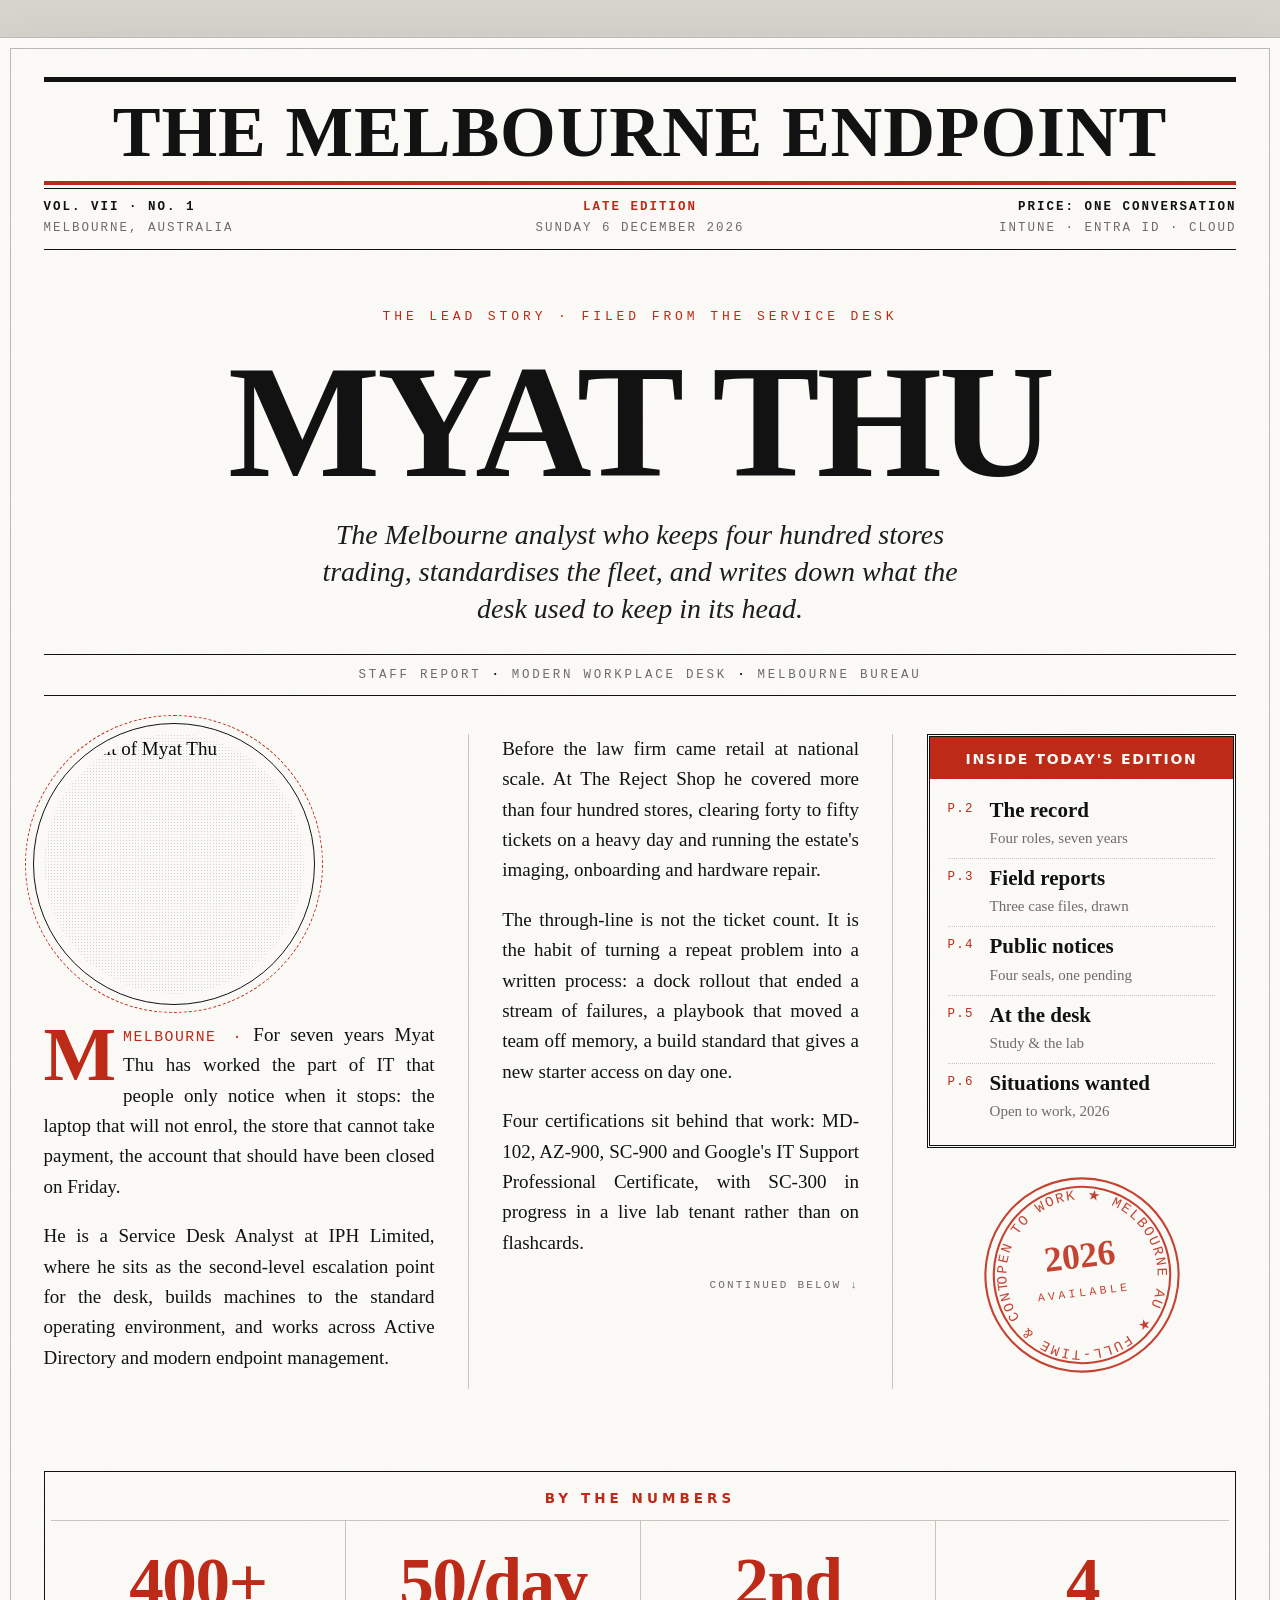
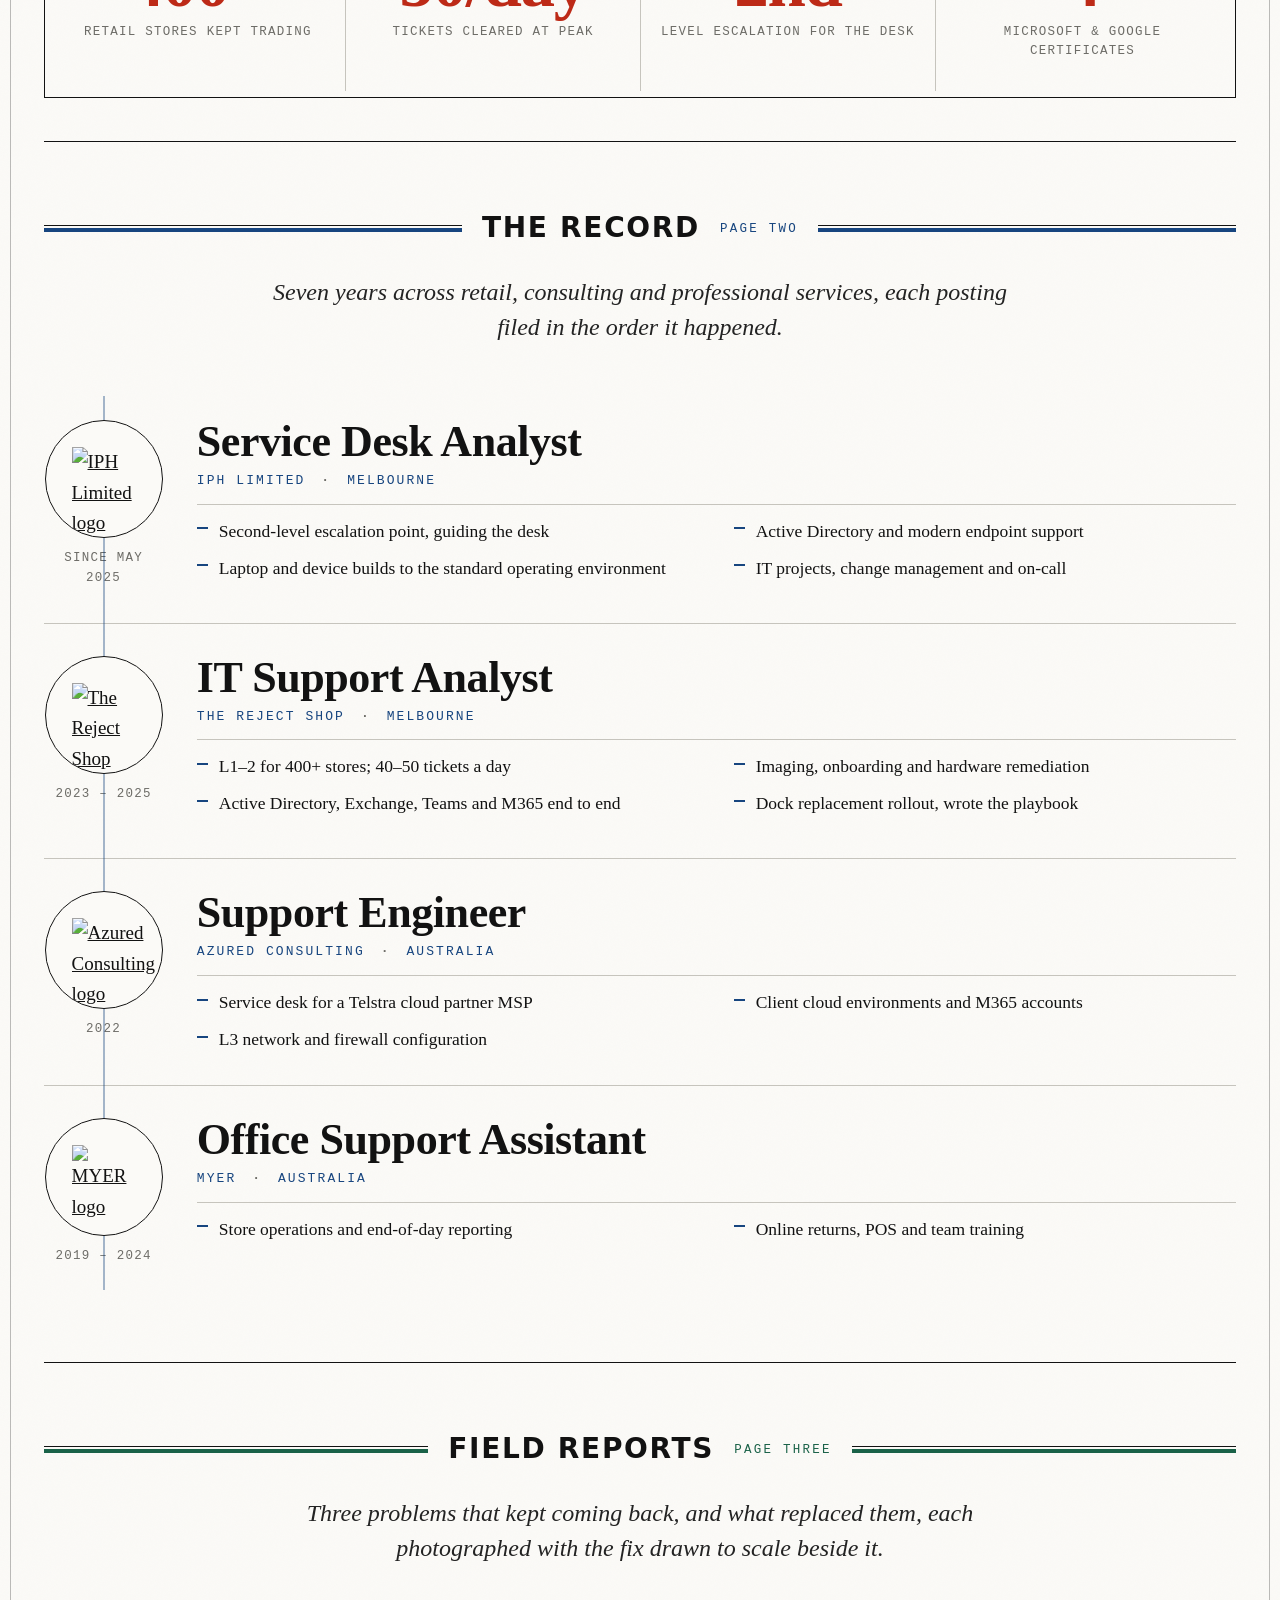
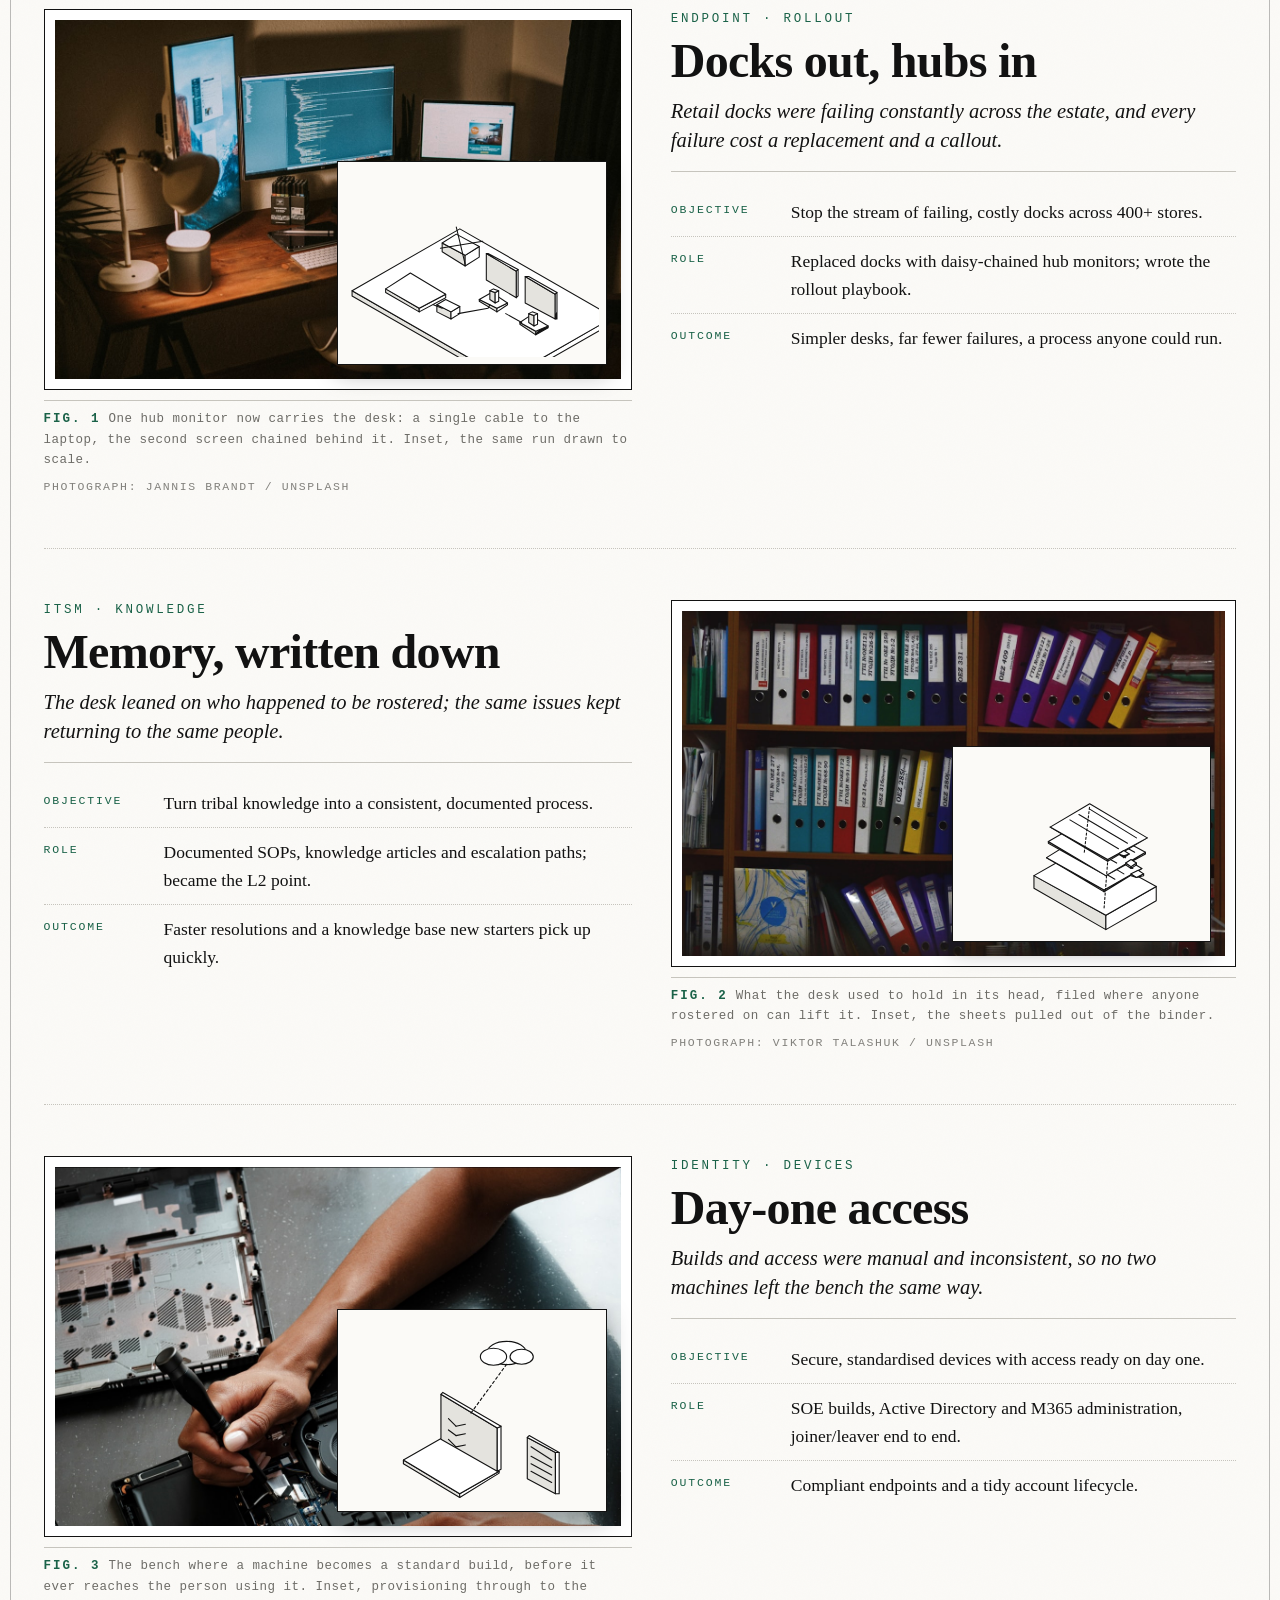
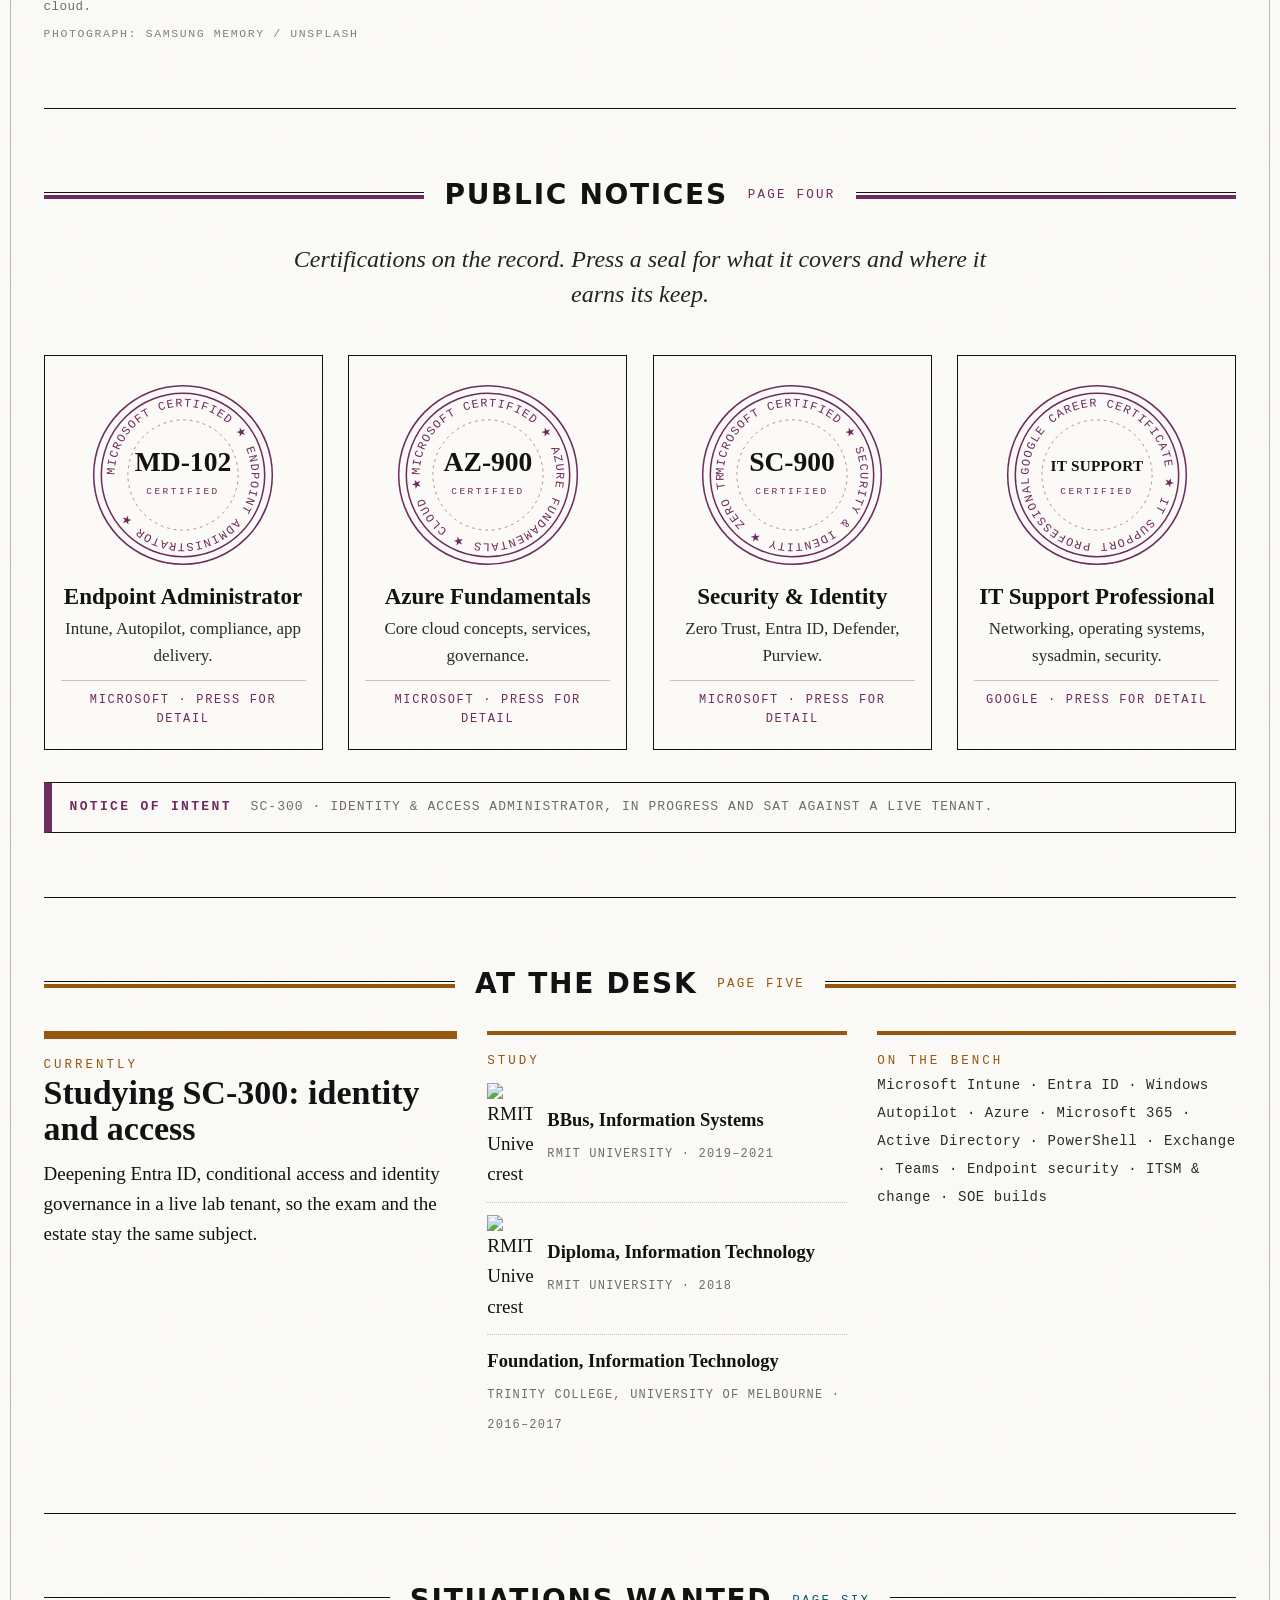
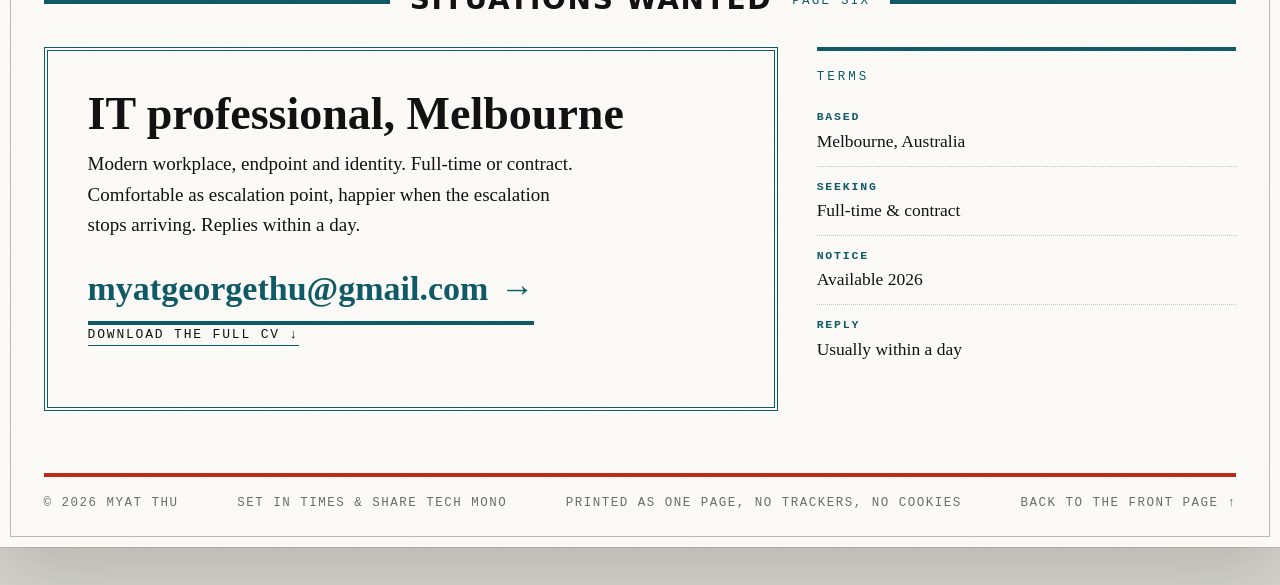
==== commit 78edfc2b: "Print the paper in colour: photographs, live margins, bigger type - Colour. Each section owns an ink" ====
--- a/index.html
+++ b/index.html
@@ -3,22 +3,22 @@
 <head>
   <meta charset="UTF-8" />
   <meta name="viewport" content="width=device-width, initial-scale=1.0" />
-  <title>Myat Thu — The Melbourne Endpoint</title>
-  <meta name="description" content="Myat Thu — IT professional in the Microsoft modern workplace: Intune, Entra ID, endpoint and cloud administration. Melbourne, Australia." />
+  <title>Myat Thu · The Melbourne Endpoint</title>
+  <meta name="description" content="Myat Thu, IT professional in the Microsoft modern workplace: Intune, Entra ID, endpoint and cloud administration. Melbourne, Australia." />
   <meta name="author" content="Myat Thu" />
   <link rel="canonical" href="https://myatgthu.github.io/hello-world.io/" />
   <meta name="theme-color" content="#d9d7d0" />
   <meta property="og:type" content="website" />
   <meta property="og:site_name" content="Myat Thu" />
   <meta property="og:url" content="https://myatgthu.github.io/hello-world.io/" />
-  <meta property="og:title" content="Myat Thu — The Melbourne Endpoint" />
+  <meta property="og:title" content="Myat Thu · The Melbourne Endpoint" />
   <meta property="og:description" content="One front page: the record, the field reports, the notices. Microsoft modern workplace, Melbourne." />
   <meta property="og:image" content="https://myatgthu.github.io/hello-world.io/assets/og.png" />
   <meta property="og:image:width" content="2400" />
   <meta property="og:image:height" content="1260" />
-  <meta property="og:image:alt" content="Myat Thu — IT professional. Intune, Entra ID, cloud. Melbourne." />
+  <meta property="og:image:alt" content="Myat Thu, IT professional. Intune, Entra ID, cloud. Melbourne." />
   <meta name="twitter:card" content="summary_large_image" />
-  <meta name="twitter:title" content="Myat Thu — The Melbourne Endpoint" />
+  <meta name="twitter:title" content="Myat Thu · The Melbourne Endpoint" />
   <meta name="twitter:description" content="One front page: the record, the field reports, the notices. Microsoft modern workplace, Melbourne." />
   <meta name="twitter:image" content="https://myatgthu.github.io/hello-world.io/assets/og.png" />
   <link rel="icon" href="data:image/svg+xml,<svg xmlns='http://www.w3.org/2000/svg' viewBox='0 0 100 100'><rect width='100' height='100' fill='%23fbfaf7'/><text x='50' y='76' font-size='74' font-family='Times New Roman,serif' font-weight='700' fill='%23121212' text-anchor='middle'>M</text></svg>" />
@@ -71,6 +71,19 @@
     </div>
   </nav>
 
+  <!-- ============ THE MARGINS: where you are in the paper ============ -->
+  <aside class="gut gut--l" aria-hidden="true">
+    <span class="gut__mark">The Melbourne Endpoint</span>
+    <ol class="gut__ticks" id="gutTicks">
+      <li></li><li></li><li></li><li></li><li></li><li></li>
+    </ol>
+  </aside>
+  <aside class="gut gut--r" aria-hidden="true">
+    <span class="gut__page" id="gutPage">P.1</span>
+    <span class="gut__sec" id="gutSec">Front page</span>
+    <span class="gut__pct"><i id="gutBar"></i><em id="gutPct">0%</em></span>
+  </aside>
+
   <!-- ============ THE SHEET ============ -->
   <div class="plate">
     <main id="main">
@@ -88,7 +101,7 @@
 
       <!-- ---------- P.1 FRONT PAGE ---------- -->
       <section class="front" id="front" aria-label="Front page">
-        <p class="front__kick" data-a="up">The lead story — filed from the service desk</p>
+        <p class="front__kick" data-a="up">The lead story · filed from the service desk</p>
         <h2 class="front__head"><span class="ln"><b data-a="mask">MYAT&nbsp;THU</b></span></h2>
         <p class="front__deck" data-a="up">The Melbourne analyst who keeps four hundred stores trading, standardises the fleet, and writes down what the desk used to keep in its head.</p>
         <div class="front__by" data-a="up">
@@ -101,13 +114,13 @@
               <img src="assets/portrait.jpg" alt="Portrait of Myat Thu" width="440" height="440" loading="eager" />
               <span class="port__ring" aria-hidden="true"></span>
             </figure>
-            <p class="lede"><b class="cap">M</b><span class="place">MELBOURNE —</span> For seven years Myat Thu has worked the part of IT that people only notice when it stops: the laptop that will not enrol, the store that cannot take payment, the account that should have been closed on Friday.</p>
+            <p class="lede"><b class="cap">M</b><span class="place">MELBOURNE ·</span> For seven years Myat Thu has worked the part of IT that people only notice when it stops: the laptop that will not enrol, the store that cannot take payment, the account that should have been closed on Friday.</p>
             <p>He is a Service Desk Analyst at IPH Limited, where he sits as the second-level escalation point for the desk, builds machines to the standard operating environment, and works across Active Directory and modern endpoint management.</p>
           </div>
           <div class="col col--b">
             <p>Before the law firm came retail at national scale. At The Reject Shop he covered more than four hundred stores, clearing forty to fifty tickets on a heavy day and running the estate's imaging, onboarding and hardware repair.</p>
             <p>The through-line is not the ticket count. It is the habit of turning a repeat problem into a written process: a dock rollout that ended a stream of failures, a playbook that moved a team off memory, a build standard that gives a new starter access on day one.</p>
-            <p>Four certifications sit behind that work — MD-102, AZ-900, SC-900 and Google's IT Support Professional Certificate — with SC-300 in progress in a live lab tenant rather than on flashcards.</p>
+            <p>Four certifications sit behind that work: MD-102, AZ-900, SC-900 and Google's IT Support Professional Certificate, with SC-300 in progress in a live lab tenant rather than on flashcards.</p>
             <p class="cont">Continued below <i aria-hidden="true">↓</i></p>
           </div>
           <aside class="col col--c">
@@ -149,14 +162,14 @@
       <!-- ---------- P.2 THE RECORD ---------- -->
       <section class="sec" id="record">
         <header class="flag" data-a="up"><i></i><b>The record</b><em>Page two</em><i></i></header>
-        <p class="sec__lead" data-a="up">Seven years across retail, consulting and professional services — each posting filed in the order it happened.</p>
+        <p class="sec__lead" data-a="up">Seven years across retail, consulting and professional services, each posting filed in the order it happened.</p>
         <div class="record">
           <article class="job" data-a="up">
             <div class="job__mark">
               <a class="medal" href="https://www.iphltd.com.au/" target="_blank" rel="noopener noreferrer" data-cur="visit site" aria-label="IPH Limited website (opens in a new tab)">
                 <img src="assets/logos/iph.png" alt="IPH Limited logo" loading="lazy" />
               </a>
-              <span class="job__yr">May 2025 — now</span>
+              <span class="job__yr">Since May 2025</span>
             </div>
             <div class="job__body">
               <h3>Service Desk Analyst</h3>
@@ -174,7 +187,7 @@
               <a class="medal" href="https://www.rejectshop.com.au/" target="_blank" rel="noopener noreferrer" data-cur="visit site" aria-label="The Reject Shop website (opens in a new tab)">
                 <img src="assets/logos/reject-shop.png" alt="The Reject Shop logo" loading="lazy" />
               </a>
-              <span class="job__yr">2023 — 2025</span>
+              <span class="job__yr">2023 &#8211; 2025</span>
             </div>
             <div class="job__body">
               <h3>IT Support Analyst</h3>
@@ -183,7 +196,7 @@
                 <li>L1–2 for 400+ stores; 40–50 tickets a day</li>
                 <li>Active Directory, Exchange, Teams and M365 end to end</li>
                 <li>Imaging, onboarding and hardware remediation</li>
-                <li>Dock replacement rollout — wrote the playbook</li>
+                <li>Dock replacement rollout, wrote the playbook</li>
               </ul>
             </div>
           </article>
@@ -209,7 +222,7 @@
               <a class="medal" href="https://www.myer.com.au/" target="_blank" rel="noopener noreferrer" data-cur="visit site" aria-label="MYER website (opens in a new tab)">
                 <img src="assets/logos/myer.png" alt="MYER logo" loading="lazy" />
               </a>
-              <span class="job__yr">2019 — 2024</span>
+              <span class="job__yr">2019 &#8211; 2024</span>
             </div>
             <div class="job__body">
               <h3>Office Support Assistant</h3>
@@ -226,12 +239,15 @@
       <!-- ---------- P.3 FIELD REPORTS ---------- -->
       <section class="sec" id="reports">
         <header class="flag" data-a="up"><i></i><b>Field reports</b><em>Page three</em><i></i></header>
-        <p class="sec__lead" data-a="up">Three problems that kept coming back, and what replaced them. Diagrams drawn to the same projection as the estate they describe.</p>
+        <p class="sec__lead" data-a="up">Three problems that kept coming back, and what replaced them, each photographed with the fix drawn to scale beside it.</p>
         <div class="reports">
           <article class="case" data-a="up">
             <figure class="case__fig">
-              <div class="case__plate" data-px-z="-40"><svg class="fig" viewBox="0 0 460 340" role="img" aria-hidden="true" preserveAspectRatio="xMidYMid meet"><defs><pattern id="h1" width="7" height="7" patternTransform="rotate(45)" patternUnits="userSpaceOnUse"><rect width="7" height="7" fill="#ffffff"/><line x1="0" y1="0" x2="0" y2="7" stroke="#131313" stroke-width="1.1"/></pattern></defs><g transform="translate(208,118) scale(32)" stroke="#131313" stroke-width="0.06" stroke-linejoin="round" stroke-linecap="round" fill="none"><polygon points="-6.1,3.5 2.6,8.5 2.6,8.2 -6.1,3.2" fill="#e4e3de"/><polygon points="8.7,5.0 2.6,8.5 2.6,8.2 8.7,4.7" fill="url(#h1)"/><polygon points="0.0,-0.3 8.7,4.7 2.6,8.2 -6.1,3.2" fill="#ffffff"/><polygon points="-1.0,1.0 0.3,1.8 0.3,1.2 -1.0,0.5" fill="#e4e3de"/><polygon points="1.1,1.3 0.3,1.8 0.3,1.2 1.1,0.7" fill="url(#h1)"/><polygon points="-0.2,-0.0 1.1,0.7 0.3,1.2 -1.0,0.5" fill="#ffffff"/><line x1="-0.2" y1="-0.4" x2="0.3" y2="1.7"/><line x1="1.3" y1="0.4" x2="-1.1" y2="0.8"/><polygon points="-4.2,3.3 -2.3,4.4 -2.3,4.2 -4.2,3.1" fill="#e4e3de"/><polygon points="-0.8,3.6 -2.3,4.4 -2.3,4.2 -0.8,3.4" fill="url(#h1)"/><polygon points="-2.8,2.2 -0.8,3.4 -2.3,4.2 -4.2,3.1" fill="#ffffff"/><polygon points="-1.3,4.4 -0.5,4.8 -0.5,4.4 -1.3,4.0" fill="#e4e3de"/><polygon points="0.0,4.5 -0.5,4.8 -0.5,4.4 0.0,4.1" fill="url(#h1)"/><polygon points="-0.8,3.7 0.0,4.1 -0.5,4.4 -1.3,4.0" fill="#ffffff"/><polygon points="1.1,3.8 2.1,4.4 2.1,4.2 1.1,3.7" fill="#e4e3de"/><polygon points="2.7,4.0 2.1,4.4 2.1,4.2 2.7,3.9" fill="url(#h1)"/><polygon points="1.8,3.3 2.7,3.9 2.1,4.2 1.1,3.7" fill="#ffffff"/><polygon points="1.7,3.7 2.0,3.9 2.0,3.3 1.7,3.2" fill="#e4e3de"/><polygon points="2.2,3.8 2.0,3.9 2.0,3.3 2.2,3.2" fill="url(#h1)"/><polygon points="1.9,3.1 2.2,3.2 2.0,3.3 1.7,3.2" fill="#ffffff"/><polygon points="1.5,2.6 3.2,3.6 3.2,2.1 1.5,1.1" fill="#e4e3de"/><polygon points="3.3,3.5 3.2,3.6 3.2,2.1 3.3,2.0" fill="url(#h1)"/><polygon points="1.6,1.1 3.3,2.0 3.2,2.1 1.5,1.1" fill="#ffffff"/><polygon points="3.4,5.1 4.3,5.7 4.3,5.5 3.4,5.0" fill="#e4e3de"/><polygon points="5.0,5.3 4.3,5.7 4.3,5.5 5.0,5.2" fill="url(#h1)"/><polygon points="4.0,4.6 5.0,5.2 4.3,5.5 3.4,5.0" fill="#ffffff"/><polygon points="3.9,5.0 4.2,5.2 4.2,4.6 3.9,4.5" fill="#e4e3de"/><polygon points="4.4,5.1 4.2,5.2 4.2,4.6 4.4,4.5" fill="url(#h1)"/><polygon points="4.1,4.4 4.4,4.5 4.2,4.6 3.9,4.5" fill="#ffffff"/><polygon points="3.7,3.9 5.4,4.8 5.4,3.4 3.7,2.4" fill="#e4e3de"/><polygon points="5.5,4.8 5.4,4.8 5.4,3.4 5.5,3.3" fill="url(#h1)"/><polygon points="3.9,2.4 5.5,3.3 5.4,3.4 3.7,2.4" fill="#ffffff"/><polyline points="-1.5,4.0 -1.0,4.2"/><polyline points="-0.1,4.5 1.6,4.2 1.7,4.0"/><polyline points="2.6,4.5 3.5,5.0"/></g></svg></div>
-              <figcaption><b>Fig. 1</b> Dock standardisation — the failing dock struck out, replaced by a daisy-chained hub-monitor run.</figcaption>
+              <div class="case__photo" data-px-z="-30">
+                <img src="assets/photos/dock.jpg" alt="A desk running two screens and a laptop from a single hub, the arrangement that replaced the failing docks" width="1200" height="760" loading="lazy" />
+                <div class="case__inset"><svg class="fig" viewBox="0 0 460 340" role="img" aria-hidden="true" preserveAspectRatio="xMidYMid meet"><defs><pattern id="h1" width="7" height="7" patternTransform="rotate(45)" patternUnits="userSpaceOnUse"><rect width="7" height="7" fill="#ffffff"/><line x1="0" y1="0" x2="0" y2="7" stroke="#131313" stroke-width="1.1"/></pattern></defs><g transform="translate(208,118) scale(32)" stroke="#131313" stroke-width="0.06" stroke-linejoin="round" stroke-linecap="round" fill="none"><polygon points="-6.1,3.5 2.6,8.5 2.6,8.2 -6.1,3.2" fill="#e4e3de"/><polygon points="8.7,5.0 2.6,8.5 2.6,8.2 8.7,4.7" fill="url(#h1)"/><polygon points="0.0,-0.3 8.7,4.7 2.6,8.2 -6.1,3.2" fill="#ffffff"/><polygon points="-1.0,1.0 0.3,1.8 0.3,1.2 -1.0,0.5" fill="#e4e3de"/><polygon points="1.1,1.3 0.3,1.8 0.3,1.2 1.1,0.7" fill="url(#h1)"/><polygon points="-0.2,-0.0 1.1,0.7 0.3,1.2 -1.0,0.5" fill="#ffffff"/><line x1="-0.2" y1="-0.4" x2="0.3" y2="1.7"/><line x1="1.3" y1="0.4" x2="-1.1" y2="0.8"/><polygon points="-4.2,3.3 -2.3,4.4 -2.3,4.2 -4.2,3.1" fill="#e4e3de"/><polygon points="-0.8,3.6 -2.3,4.4 -2.3,4.2 -0.8,3.4" fill="url(#h1)"/><polygon points="-2.8,2.2 -0.8,3.4 -2.3,4.2 -4.2,3.1" fill="#ffffff"/><polygon points="-1.3,4.4 -0.5,4.8 -0.5,4.4 -1.3,4.0" fill="#e4e3de"/><polygon points="0.0,4.5 -0.5,4.8 -0.5,4.4 0.0,4.1" fill="url(#h1)"/><polygon points="-0.8,3.7 0.0,4.1 -0.5,4.4 -1.3,4.0" fill="#ffffff"/><polygon points="1.1,3.8 2.1,4.4 2.1,4.2 1.1,3.7" fill="#e4e3de"/><polygon points="2.7,4.0 2.1,4.4 2.1,4.2 2.7,3.9" fill="url(#h1)"/><polygon points="1.8,3.3 2.7,3.9 2.1,4.2 1.1,3.7" fill="#ffffff"/><polygon points="1.7,3.7 2.0,3.9 2.0,3.3 1.7,3.2" fill="#e4e3de"/><polygon points="2.2,3.8 2.0,3.9 2.0,3.3 2.2,3.2" fill="url(#h1)"/><polygon points="1.9,3.1 2.2,3.2 2.0,3.3 1.7,3.2" fill="#ffffff"/><polygon points="1.5,2.6 3.2,3.6 3.2,2.1 1.5,1.1" fill="#e4e3de"/><polygon points="3.3,3.5 3.2,3.6 3.2,2.1 3.3,2.0" fill="url(#h1)"/><polygon points="1.6,1.1 3.3,2.0 3.2,2.1 1.5,1.1" fill="#ffffff"/><polygon points="3.4,5.1 4.3,5.7 4.3,5.5 3.4,5.0" fill="#e4e3de"/><polygon points="5.0,5.3 4.3,5.7 4.3,5.5 5.0,5.2" fill="url(#h1)"/><polygon points="4.0,4.6 5.0,5.2 4.3,5.5 3.4,5.0" fill="#ffffff"/><polygon points="3.9,5.0 4.2,5.2 4.2,4.6 3.9,4.5" fill="#e4e3de"/><polygon points="4.4,5.1 4.2,5.2 4.2,4.6 4.4,4.5" fill="url(#h1)"/><polygon points="4.1,4.4 4.4,4.5 4.2,4.6 3.9,4.5" fill="#ffffff"/><polygon points="3.7,3.9 5.4,4.8 5.4,3.4 3.7,2.4" fill="#e4e3de"/><polygon points="5.5,4.8 5.4,4.8 5.4,3.4 5.5,3.3" fill="url(#h1)"/><polygon points="3.9,2.4 5.5,3.3 5.4,3.4 3.7,2.4" fill="#ffffff"/><polyline points="-1.5,4.0 -1.0,4.2"/><polyline points="-0.1,4.5 1.6,4.2 1.7,4.0"/><polyline points="2.6,4.5 3.5,5.0"/></g></svg></div>
+              </div>
+              <figcaption><b>Fig. 1</b> One hub monitor now carries the desk: a single cable to the laptop, the second screen chained behind it. Inset, the same run drawn to scale.<span class="credit">Photograph: Jannis Brandt / Unsplash</span></figcaption>
             </figure>
             <div class="case__txt">
               <p class="case__tag">Endpoint · Rollout</p>
@@ -246,8 +262,11 @@
           </article>
           <article class="case case--flip" data-a="up">
             <figure class="case__fig">
-              <div class="case__plate" data-px-z="-40"><svg class="fig" viewBox="0 0 460 340" role="img" aria-hidden="true" preserveAspectRatio="xMidYMid meet"><defs><pattern id="h2" width="7" height="7" patternTransform="rotate(45)" patternUnits="userSpaceOnUse"><rect width="7" height="7" fill="#ffffff"/><line x1="0" y1="0" x2="0" y2="7" stroke="#131313" stroke-width="1.1"/></pattern></defs><g transform="translate(235,128) scale(34)" stroke="#131313" stroke-width="0.06" stroke-linejoin="round" stroke-linecap="round" fill="none"><polygon points="-2.8,3.7 1.2,6.0 1.2,5.2 -2.8,3.0" fill="#e4e3de"/><polygon points="4.0,4.4 1.2,6.0 1.2,5.2 4.0,3.6" fill="url(#h2)"/><polygon points="0.0,1.4 4.0,3.6 1.2,5.2 -2.8,3.0" fill="#ffffff"/><polygon points="-2.1,2.0 1.1,3.9 1.1,3.8 -2.1,2.0" fill="#e4e3de"/><polygon points="3.2,2.6 1.1,3.9 1.1,3.8 3.2,2.6" fill="url(#h2)"/><polygon points="0.0,0.7 3.2,2.6 1.1,3.8 -2.1,2.0" fill="#ffffff"/><polygon points="2.6,3.0 2.9,3.1 2.9,3.1 2.6,2.9" fill="#e4e3de"/><polygon points="3.3,3.0 2.9,3.1 2.9,3.1 3.3,2.9" fill="url(#h2)"/><polygon points="3.0,2.7 3.3,2.9 2.9,3.1 2.6,2.9" fill="#ffffff"/><line x1="0.0" y1="1.0" x2="2.7" y2="2.6"/><line x1="-0.5" y1="1.3" x2="2.2" y2="2.9"/><line x1="-1.0" y1="1.6" x2="1.7" y2="3.2"/><polygon points="-2.0,1.2 1.2,3.0 1.2,3.0 -2.0,1.1" fill="#e4e3de"/><polygon points="3.4,1.8 1.2,3.0 1.2,3.0 3.4,1.7" fill="url(#h2)"/><polygon points="0.1,-0.1 3.4,1.7 1.2,3.0 -2.0,1.1" fill="#ffffff"/><polygon points="2.3,2.4 2.6,2.6 2.6,2.5 2.3,2.3" fill="#e4e3de"/><polygon points="2.9,2.4 2.6,2.6 2.6,2.5 2.9,2.3" fill="url(#h2)"/><polygon points="2.6,2.1 2.9,2.3 2.6,2.5 2.3,2.3" fill="#ffffff"/><line x1="0.1" y1="0.2" x2="2.8" y2="1.7"/><line x1="-0.4" y1="0.5" x2="2.3" y2="2.0"/><line x1="-0.9" y1="0.8" x2="1.8" y2="2.3"/><polygon points="-1.9,0.3 1.3,2.2 1.3,2.1 -1.9,0.3" fill="#e4e3de"/><polygon points="3.5,0.9 1.3,2.2 1.3,2.1 3.5,0.9" fill="url(#h2)"/><polygon points="0.3,-1.0 3.5,0.9 1.3,2.1 -1.9,0.3" fill="#ffffff"/><polygon points="1.9,1.8 2.2,2.0 2.2,1.9 1.9,1.8" fill="#e4e3de"/><polygon points="2.5,1.8 2.2,2.0 2.2,1.9 2.5,1.8" fill="url(#h2)"/><polygon points="2.2,1.6 2.5,1.8 2.2,1.9 1.9,1.8" fill="#ffffff"/><line x1="0.3" y1="-0.7" x2="2.9" y2="0.9"/><line x1="-0.3" y1="-0.4" x2="2.4" y2="1.2"/><line x1="-0.8" y1="-0.1" x2="1.9" y2="1.5"/><line x1="0.0" y1="1.7" x2="0.3" y2="-0.9" stroke-dasharray="0.12,0.12"/><line x1="1.1" y1="4.8" x2="1.3" y2="2.2" stroke-dasharray="0.12,0.12"/></g></svg></div>
-              <figcaption><b>Fig. 2</b> The service-desk playbook — procedures pulled out of memory and filed as sheets anyone can lift.</figcaption>
+              <div class="case__photo" data-px-z="-30">
+                <img src="assets/photos/playbook.jpg" alt="Shelves of labelled ring binders holding written procedures" width="1200" height="760" loading="lazy" />
+                <div class="case__inset"><svg class="fig" viewBox="0 0 460 340" role="img" aria-hidden="true" preserveAspectRatio="xMidYMid meet"><defs><pattern id="h2" width="7" height="7" patternTransform="rotate(45)" patternUnits="userSpaceOnUse"><rect width="7" height="7" fill="#ffffff"/><line x1="0" y1="0" x2="0" y2="7" stroke="#131313" stroke-width="1.1"/></pattern></defs><g transform="translate(235,128) scale(34)" stroke="#131313" stroke-width="0.06" stroke-linejoin="round" stroke-linecap="round" fill="none"><polygon points="-2.8,3.7 1.2,6.0 1.2,5.2 -2.8,3.0" fill="#e4e3de"/><polygon points="4.0,4.4 1.2,6.0 1.2,5.2 4.0,3.6" fill="url(#h2)"/><polygon points="0.0,1.4 4.0,3.6 1.2,5.2 -2.8,3.0" fill="#ffffff"/><polygon points="-2.1,2.0 1.1,3.9 1.1,3.8 -2.1,2.0" fill="#e4e3de"/><polygon points="3.2,2.6 1.1,3.9 1.1,3.8 3.2,2.6" fill="url(#h2)"/><polygon points="0.0,0.7 3.2,2.6 1.1,3.8 -2.1,2.0" fill="#ffffff"/><polygon points="2.6,3.0 2.9,3.1 2.9,3.1 2.6,2.9" fill="#e4e3de"/><polygon points="3.3,3.0 2.9,3.1 2.9,3.1 3.3,2.9" fill="url(#h2)"/><polygon points="3.0,2.7 3.3,2.9 2.9,3.1 2.6,2.9" fill="#ffffff"/><line x1="0.0" y1="1.0" x2="2.7" y2="2.6"/><line x1="-0.5" y1="1.3" x2="2.2" y2="2.9"/><line x1="-1.0" y1="1.6" x2="1.7" y2="3.2"/><polygon points="-2.0,1.2 1.2,3.0 1.2,3.0 -2.0,1.1" fill="#e4e3de"/><polygon points="3.4,1.8 1.2,3.0 1.2,3.0 3.4,1.7" fill="url(#h2)"/><polygon points="0.1,-0.1 3.4,1.7 1.2,3.0 -2.0,1.1" fill="#ffffff"/><polygon points="2.3,2.4 2.6,2.6 2.6,2.5 2.3,2.3" fill="#e4e3de"/><polygon points="2.9,2.4 2.6,2.6 2.6,2.5 2.9,2.3" fill="url(#h2)"/><polygon points="2.6,2.1 2.9,2.3 2.6,2.5 2.3,2.3" fill="#ffffff"/><line x1="0.1" y1="0.2" x2="2.8" y2="1.7"/><line x1="-0.4" y1="0.5" x2="2.3" y2="2.0"/><line x1="-0.9" y1="0.8" x2="1.8" y2="2.3"/><polygon points="-1.9,0.3 1.3,2.2 1.3,2.1 -1.9,0.3" fill="#e4e3de"/><polygon points="3.5,0.9 1.3,2.2 1.3,2.1 3.5,0.9" fill="url(#h2)"/><polygon points="0.3,-1.0 3.5,0.9 1.3,2.1 -1.9,0.3" fill="#ffffff"/><polygon points="1.9,1.8 2.2,2.0 2.2,1.9 1.9,1.8" fill="#e4e3de"/><polygon points="2.5,1.8 2.2,2.0 2.2,1.9 2.5,1.8" fill="url(#h2)"/><polygon points="2.2,1.6 2.5,1.8 2.2,1.9 1.9,1.8" fill="#ffffff"/><line x1="0.3" y1="-0.7" x2="2.9" y2="0.9"/><line x1="-0.3" y1="-0.4" x2="2.4" y2="1.2"/><line x1="-0.8" y1="-0.1" x2="1.9" y2="1.5"/><line x1="0.0" y1="1.7" x2="0.3" y2="-0.9" stroke-dasharray="0.12,0.12"/><line x1="1.1" y1="4.8" x2="1.3" y2="2.2" stroke-dasharray="0.12,0.12"/></g></svg></div>
+              </div>
+              <figcaption><b>Fig. 2</b> What the desk used to hold in its head, filed where anyone rostered on can lift it. Inset, the sheets pulled out of the binder.<span class="credit">Photograph: Viktor Talashuk / Unsplash</span></figcaption>
             </figure>
             <div class="case__txt">
               <p class="case__tag">ITSM · Knowledge</p>
@@ -262,8 +281,11 @@
           </article>
           <article class="case" data-a="up">
             <figure class="case__fig">
-              <div class="case__plate" data-px-z="-40"><svg class="fig" viewBox="0 0 460 340" role="img" aria-hidden="true" preserveAspectRatio="xMidYMid meet"><defs><pattern id="h3" width="7" height="7" patternTransform="rotate(45)" patternUnits="userSpaceOnUse"><rect width="7" height="7" fill="#ffffff"/><line x1="0" y1="0" x2="0" y2="7" stroke="#131313" stroke-width="1.1"/></pattern></defs><g transform="translate(235,140) scale(34)" stroke="#131313" stroke-width="0.06" stroke-linejoin="round" stroke-linecap="round" fill="none"><polygon points="-3.8,3.7 -0.8,5.5 -0.8,5.3 -3.8,3.5" fill="#e4e3de"/><polygon points="1.3,4.2 -0.8,5.5 -0.8,5.3 1.3,4.1" fill="url(#h3)"/><polygon points="-1.7,2.3 1.3,4.1 -0.8,5.3 -3.8,3.5" fill="#ffffff"/><polygon points="-1.8,2.4 1.2,4.1 1.2,1.8 -1.8,0.0" fill="#e4e3de"/><polygon points="1.4,4.0 1.2,4.1 1.2,1.8 1.4,1.7" fill="url(#h3)"/><polygon points="-1.7,-0.1 1.4,1.7 1.2,1.8 -1.8,0.0" fill="#ffffff"/><line x1="-1.4" y1="1.3" x2="-1.0" y2="1.7"/><line x1="-1.0" y1="1.7" x2="-0.5" y2="1.6"/><line x1="-1.4" y1="1.9" x2="-1.0" y2="2.2"/><line x1="-1.0" y1="2.2" x2="-0.5" y2="2.1"/><line x1="-1.4" y1="2.4" x2="-1.0" y2="2.8"/><line x1="-1.0" y1="2.8" x2="-0.5" y2="2.7"/><polygon points="2.8,4.5 4.3,5.3 4.3,3.1 2.8,2.3" fill="#e4e3de"/><polygon points="4.5,5.3 4.3,5.3 4.3,3.1 4.5,3.1" fill="url(#h3)"/><polygon points="2.9,2.2 4.5,3.1 4.3,3.1 2.8,2.3" fill="#ffffff"/><line x1="3.0" y1="2.8" x2="4.1" y2="3.5"/><line x1="3.0" y1="3.3" x2="4.1" y2="3.9"/><line x1="3.0" y1="3.7" x2="4.1" y2="4.3"/><line x1="3.0" y1="4.1" x2="4.1" y2="4.7"/><g fill="#ffffff"><ellipse cx="1.7" cy="-2.2" rx="1.05" ry="0.62"/><ellipse cx="1.0" cy="-2.0" rx="0.7" ry="0.45"/><ellipse cx="2.5" cy="-2.0" rx="0.62" ry="0.4"/></g><line x1="1.7" y1="-1.6" x2="-0.2" y2="1.0" stroke-dasharray="0.14,0.14"/></g></svg></div>
-              <figcaption><b>Fig. 3</b> Modern device builds — provisioning bench, compliance checklist and the cloud feed above it.</figcaption>
+              <div class="case__photo" data-px-z="-30">
+                <img src="assets/photos/builds.jpg" alt="A technician working inside an opened laptop with a screwdriver at a bench" width="1200" height="760" loading="lazy" />
+                <div class="case__inset"><svg class="fig" viewBox="0 0 460 340" role="img" aria-hidden="true" preserveAspectRatio="xMidYMid meet"><defs><pattern id="h3" width="7" height="7" patternTransform="rotate(45)" patternUnits="userSpaceOnUse"><rect width="7" height="7" fill="#ffffff"/><line x1="0" y1="0" x2="0" y2="7" stroke="#131313" stroke-width="1.1"/></pattern></defs><g transform="translate(235,140) scale(34)" stroke="#131313" stroke-width="0.06" stroke-linejoin="round" stroke-linecap="round" fill="none"><polygon points="-3.8,3.7 -0.8,5.5 -0.8,5.3 -3.8,3.5" fill="#e4e3de"/><polygon points="1.3,4.2 -0.8,5.5 -0.8,5.3 1.3,4.1" fill="url(#h3)"/><polygon points="-1.7,2.3 1.3,4.1 -0.8,5.3 -3.8,3.5" fill="#ffffff"/><polygon points="-1.8,2.4 1.2,4.1 1.2,1.8 -1.8,0.0" fill="#e4e3de"/><polygon points="1.4,4.0 1.2,4.1 1.2,1.8 1.4,1.7" fill="url(#h3)"/><polygon points="-1.7,-0.1 1.4,1.7 1.2,1.8 -1.8,0.0" fill="#ffffff"/><line x1="-1.4" y1="1.3" x2="-1.0" y2="1.7"/><line x1="-1.0" y1="1.7" x2="-0.5" y2="1.6"/><line x1="-1.4" y1="1.9" x2="-1.0" y2="2.2"/><line x1="-1.0" y1="2.2" x2="-0.5" y2="2.1"/><line x1="-1.4" y1="2.4" x2="-1.0" y2="2.8"/><line x1="-1.0" y1="2.8" x2="-0.5" y2="2.7"/><polygon points="2.8,4.5 4.3,5.3 4.3,3.1 2.8,2.3" fill="#e4e3de"/><polygon points="4.5,5.3 4.3,5.3 4.3,3.1 4.5,3.1" fill="url(#h3)"/><polygon points="2.9,2.2 4.5,3.1 4.3,3.1 2.8,2.3" fill="#ffffff"/><line x1="3.0" y1="2.8" x2="4.1" y2="3.5"/><line x1="3.0" y1="3.3" x2="4.1" y2="3.9"/><line x1="3.0" y1="3.7" x2="4.1" y2="4.3"/><line x1="3.0" y1="4.1" x2="4.1" y2="4.7"/><g fill="#ffffff"><ellipse cx="1.7" cy="-2.2" rx="1.05" ry="0.62"/><ellipse cx="1.0" cy="-2.0" rx="0.7" ry="0.45"/><ellipse cx="2.5" cy="-2.0" rx="0.62" ry="0.4"/></g><line x1="1.7" y1="-1.6" x2="-0.2" y2="1.0" stroke-dasharray="0.14,0.14"/></g></svg></div>
+              </div>
+              <figcaption><b>Fig. 3</b> The bench where a machine becomes a standard build, before it ever reaches the person using it. Inset, provisioning through to the cloud.<span class="credit">Photograph: Samsung Memory / Unsplash</span></figcaption>
             </figure>
             <div class="case__txt">
               <p class="case__tag">Identity · Devices</p>
@@ -299,8 +321,8 @@
               <p class="info__about">Microsoft's certification for deploying, configuring and protecting Windows endpoints at scale with Intune: Autopilot provisioning, configuration and compliance policy, conditional access, app delivery and update rings.</p>
               <h4 class="info__h">Where it works in my roles</h4>
               <div class="info__uses">
-                <div class="use"><b>IPH Limited — now</b><span>SOE laptop and device builds; modern endpoint support for the firm's fleet.</span></div>
-                <div class="use"><b>The Reject Shop</b><span>Imaging, onboarding/offboarding and hardware remediation across 400+ stores — the device lifecycle this certificate formalises.</span></div>
+                <div class="use"><b>IPH Limited, current</b><span>SOE laptop and device builds; modern endpoint support for the firm's fleet.</span></div>
+                <div class="use"><b>The Reject Shop</b><span>Imaging, onboarding/offboarding and hardware remediation across 400+ stores, the device lifecycle this certificate formalises.</span></div>
               </div>
               <a class="info__link" href="https://learn.microsoft.com/credentials/certifications/modern-desktop/" target="_blank" rel="noopener noreferrer">Official certification page ↗</a>
             </div>
@@ -320,7 +342,7 @@
               <p class="info__about">The foundational Azure certification: cloud service models, core compute, storage and networking services, the security baseline, pricing and governance.</p>
               <h4 class="info__h">Where it works in my roles</h4>
               <div class="info__uses">
-                <div class="use"><b>IPH Limited — now</b><span>Tenant maintenance and Active Directory administration against the Microsoft cloud.</span></div>
+                <div class="use"><b>IPH Limited, current</b><span>Tenant maintenance and Active Directory administration against the Microsoft cloud.</span></div>
                 <div class="use"><b>Azured Consulting</b><span>Maintaining client cloud environments and M365 accounts for a Telstra-partner MSP.</span></div>
               </div>
               <a class="info__link" href="https://learn.microsoft.com/credentials/certifications/azure-fundamentals/" target="_blank" rel="noopener noreferrer">Official certification page ↗</a>
@@ -341,7 +363,7 @@
               <p class="info__about">Fundamentals of Microsoft security, compliance and identity: Zero Trust principles, Entra ID identity and access, threat protection with Defender, governance with Purview.</p>
               <h4 class="info__h">Where it works in my roles</h4>
               <div class="info__uses">
-                <div class="use"><b>IPH Limited — now</b><span>Annual IT audit participation, change management and on-call response with a security posture behind them.</span></div>
+                <div class="use"><b>IPH Limited, current</b><span>Annual IT audit participation, change management and on-call response with a security posture behind them.</span></div>
                 <div class="use"><b>Home lab</b><span>Conditional access and identity governance rehearsed live in the SC-300 study tenant.</span></div>
               </div>
               <a class="info__link" href="https://learn.microsoft.com/credentials/certifications/security-compliance-and-identity-fundamentals/" target="_blank" rel="noopener noreferrer">Official certification page ↗</a>
@@ -370,7 +392,7 @@
           </article>
 
         </div>
-        <p class="notice" data-a="up"><b>Notice of intent</b> SC-300 · Identity &amp; Access Administrator — in progress, sat against a live tenant.</p>
+        <p class="notice" data-a="up"><b>Notice of intent</b> SC-300 · Identity &amp; Access Administrator, in progress and sat against a live tenant.</p>
       </section>
 
       <!-- ---------- P.5 AT THE DESK ---------- -->
@@ -379,15 +401,15 @@
         <div class="desk">
           <article class="brief brief--now" data-a="up">
             <p class="brief__k">Currently</p>
-            <h3>Studying SC-300 — identity &amp; access</h3>
+            <h3>Studying SC-300: identity and access</h3>
             <p>Deepening Entra ID, conditional access and identity governance in a live lab tenant, so the exam and the estate stay the same subject.</p>
           </article>
           <article class="brief" data-a="up">
             <p class="brief__k">Study</p>
             <div class="rows">
-              <div class="row"><strong>BBus, Information Systems</strong><span>RMIT University · 2019—2021</span></div>
-              <div class="row"><strong>Diploma, Information Technology</strong><span>RMIT University · 2018</span></div>
-              <div class="row"><strong>Foundation, Information Technology</strong><span>Trinity College, University of Melbourne · 2016—2017</span></div>
+              <div class="row"><img class="row__mark" src="assets/logos/rmit.png" alt="RMIT University crest" loading="lazy" /><div><strong>BBus, Information Systems</strong><span>RMIT University · 2019&#8211;2021</span></div></div>
+              <div class="row"><img class="row__mark" src="assets/logos/rmit.png" alt="RMIT University crest" loading="lazy" /><div><strong>Diploma, Information Technology</strong><span>RMIT University · 2018</span></div></div>
+              <div class="row row--plain"><div><strong>Foundation, Information Technology</strong><span>Trinity College, University of Melbourne · 2016&#8211;2017</span></div></div>
             </div>
           </article>
           <article class="brief" data-a="up">
--- a/styles.css
+++ b/styles.css
@@ -26,6 +26,19 @@
   --grey: #6d6c67;
   --hair: #c6c4bd;
 
+  /* Section inks. The paper prints in colour, but only one hue at a time:
+     each section owns an accent, the way a broadsheet colour-codes its
+     sections, and nothing re-inks itself while you scroll. */
+  --red: #bd2a17;
+  --blue: #17457f;
+  --green: #1a6248;
+  --plum: #6f2b5f;
+  --ochre: #96570f;
+  --teal: #0f5a66;
+  --accent: var(--red);
+
+  --sheet: 1280px;
+
   --display: "Times New Roman", Times, Georgia, serif;
   --text: Georgia, "Times New Roman", Times, serif;
   --mono: "Share Tech Mono", ui-monospace, SFMono-Regular, Menlo, monospace;
@@ -47,14 +60,20 @@
 html::-webkit-scrollbar, body::-webkit-scrollbar { display: none; }
 
 html.is-press { overflow: hidden; }
+
+#record { --accent: var(--blue); }
+#reports { --accent: var(--green); }
+#notices { --accent: var(--plum); }
+#desk { --accent: var(--ochre); }
+#wanted { --accent: var(--teal); }
 
 body {
   margin: 0;
   background: var(--desk);
   color: var(--ink);
   font-family: var(--text);
-  font-size: 17px;
-  line-height: 1.52;
+  font-size: 19px;
+  line-height: 1.6;
   -webkit-font-smoothing: antialiased;
   text-rendering: optimizeLegibility;
 }
@@ -117,7 +136,7 @@
   border-top: 3px solid var(--ink); border-bottom: 1px solid var(--ink);
   padding: 8px 0 6px; width: 100%;
 }
-.spin__rule { width: 100%; height: 1px; background: var(--ink); margin: 4px 0 8%; }
+.spin__rule { width: 100%; height: 3px; background: var(--red); margin: 4px 0 8%; }
 .spin__head {
   font-family: var(--display); font-weight: 700;
   font-size: clamp(38px, 11vw, 92px); line-height: .86; letter-spacing: -.02em;
@@ -125,7 +144,7 @@
 }
 .spin__deck {
   font-family: var(--mono); font-size: clamp(7px, 1.5vw, 11px);
-  letter-spacing: .18em; color: var(--grey); text-align: center;
+  letter-spacing: .18em; color: var(--red); text-align: center;
   margin-top: 10px; padding-top: 8px; border-top: 1px solid var(--hair);
   width: 76%;
 }
@@ -165,16 +184,18 @@
 }
 .rail.is-stuck { transform: none; }
 .rail__prog {
-  position: absolute; left: 0; bottom: -1px; height: 2px; width: 100%;
-  background: var(--ink); transform: scaleX(0); transform-origin: 0 50%;
+  position: absolute; left: 0; bottom: -1px; height: 3px; width: 100%;
+  background: var(--accent); transform: scaleX(0); transform-origin: 0 50%;
+  transition: background-color .5s var(--out);
 }
 .rail__name {
   font-family: var(--display); font-weight: 700; font-size: 15px;
   letter-spacing: .02em; text-decoration: none; white-space: nowrap;
 }
 .rail__sec {
-  font-family: var(--mono); font-size: 11px; letter-spacing: .22em;
-  text-transform: uppercase; color: var(--grey); margin-left: auto;
+  font-family: var(--mono); font-size: 12.5px; letter-spacing: .22em;
+  text-transform: uppercase; color: var(--accent); margin-left: auto;
+  transition: color .5s var(--out);
 }
 .burger {
   width: 40px; height: 28px; display: grid; align-content: center; gap: 6px;
@@ -230,7 +251,7 @@
 .dot {
   position: fixed; top: 0; left: 0; z-index: 150; pointer-events: none;
   width: 13px; height: 13px; margin: -6.5px 0 0 -6.5px;
-  border: 1px solid var(--ink); border-radius: 50%;
+  border: 1.5px solid var(--red); border-radius: 50%;
   opacity: 0; transition: opacity .3s, width .25s var(--out), height .25s var(--out);
   display: grid; place-items: center;
 }
@@ -248,7 +269,7 @@
 
 .plate {
   position: relative;
-  max-width: 1280px;
+  max-width: var(--sheet);
   margin: clamp(18px, 3vw, 46px) auto;
   padding: clamp(20px, 3vw, 44px) var(--gut) 0;
   background: var(--paper);
@@ -276,17 +297,18 @@
   font-size: clamp(22px, 5.6vw, 76px); line-height: 1.02; letter-spacing: .012em;
 }
 .np__line {
-  height: 0; border-top: 3px solid var(--ink); border-bottom: 1px solid var(--ink);
+  height: 0; border-top: 4px solid var(--red); border-bottom: 1px solid var(--ink);
   padding-top: 3px; margin: 12px 0 0;
 }
 .np__date {
   display: grid; grid-template-columns: 1fr auto 1fr; align-items: start; gap: 6px 18px;
   margin: 8px 0 0; padding-bottom: 10px; border-bottom: 1px solid var(--ink);
-  font-family: var(--mono); font-size: 11px; letter-spacing: .16em;
+  font-family: var(--mono); font-size: 12.5px; letter-spacing: .16em;
   text-transform: uppercase; color: var(--grey);
 }
 .np__date p { margin: 0; line-height: 1.7; }
 .np__date b { display: block; color: var(--ink); }
+.np__mid b { color: var(--red); }
 .np__mid { text-align: center; }
 .np__ear--r { text-align: right; }
 
@@ -295,8 +317,8 @@
 .front { padding: clamp(26px, 4.4vw, 60px) 0 clamp(20px, 3vw, 40px); }
 .front__kick {
   margin: 0 0 clamp(14px, 2vw, 26px); text-align: center;
-  font-family: var(--mono); font-size: 11px; letter-spacing: .3em;
-  text-transform: uppercase; color: var(--grey);
+  font-family: var(--mono); font-size: 13px; letter-spacing: .3em;
+  text-transform: uppercase; color: var(--red);
 }
 .front__head {
   margin: 0; text-align: center;
@@ -306,14 +328,14 @@
 .front__head .ln { display: block; overflow: hidden; padding-bottom: .02em; }
 .front__deck {
   max-width: 46ch; margin: clamp(14px, 1.8vw, 22px) auto 0; text-align: center;
-  font-family: var(--display); font-size: clamp(18px, 2.05vw, 25px);
+  font-family: var(--display); font-size: clamp(20px, 2.2vw, 28px);
   line-height: 1.32; font-style: italic; color: #1d1d1d;
 }
 .front__by {
   display: flex; justify-content: center; flex-wrap: wrap; gap: 10px;
   margin: clamp(16px, 2.2vw, 26px) 0 clamp(22px, 3vw, 38px);
-  padding: 9px 0; border-top: 1px solid var(--ink); border-bottom: 1px solid var(--ink);
-  font-family: var(--mono); font-size: 11px; letter-spacing: .22em;
+  padding: 10px 0; border-top: 1px solid var(--ink); border-bottom: 1px solid var(--ink);
+  font-family: var(--mono); font-size: 12.5px; letter-spacing: .22em;
   text-transform: uppercase; color: var(--grey);
 }
 .front__by b { color: var(--ink); }
@@ -335,24 +357,24 @@
 }
 .port img {
   width: 100%; height: 100%; object-fit: cover; border-radius: 50%;
-  filter: grayscale(1) contrast(1.14) brightness(1.03);
+  filter: saturate(1.04) contrast(1.06);
 }
 .port::after {
   content: ""; position: absolute; inset: 0; border-radius: 50%;
   background-image: radial-gradient(circle, rgba(18, 18, 18, .6) .7px, transparent .95px);
-  background-size: 3px 3px; mix-blend-mode: multiply; opacity: .45;
+  background-size: 3px 3px; mix-blend-mode: multiply; opacity: .26;
 }
 .port__ring { position: absolute; inset: -11px; border: 1px solid var(--ink); border-radius: 50%; }
 .port__ring::before {
   content: ""; position: absolute; inset: -9px;
-  border: 1px dashed rgba(18, 18, 18, .45); border-radius: 50%;
+  border: 1px dashed var(--red); border-radius: 50%;
 }
 
 .lede .cap {
-  float: left; font-family: var(--display); font-weight: 700;
+  float: left; color: var(--red); font-family: var(--display); font-weight: 700;
   font-size: 4.05em; line-height: .78; margin: .06em .09em -.04em 0;
 }
-.place { font-family: var(--mono); font-size: .8em; letter-spacing: .1em; }
+.place { font-family: var(--mono); font-size: .78em; letter-spacing: .1em; color: var(--red); }
 .cont {
   font-family: var(--mono); font-size: 11px; letter-spacing: .2em;
   text-transform: uppercase; color: var(--grey); text-align: right !important;
@@ -361,8 +383,8 @@
 /* inside box — a frame inside the page frame */
 .inside { border: 3px double var(--ink); padding: 16px 18px 14px; }
 .inside h3 {
-  margin: 0 0 12px; padding-bottom: 8px; border-bottom: 1px solid var(--ink);
-  font-family: var(--sans); font-weight: 900; font-size: 13px;
+  margin: -16px -18px 12px; padding: 11px 10px 9px; background: var(--red); color: var(--paper);
+  font-family: var(--sans); font-weight: 900; font-size: 14px;
   letter-spacing: .12em; text-transform: uppercase; text-align: center;
 }
 .inside ul { list-style: none; margin: 0; padding: 0; }
@@ -372,11 +394,11 @@
   padding: 8px 0; text-decoration: none;
 }
 .inside em {
-  font-family: var(--mono); font-style: normal; font-size: 11px;
-  letter-spacing: .1em; color: var(--grey); grid-row: span 2;
-}
-.inside span { font-family: var(--display); font-weight: 700; font-size: 19px; line-height: 1.1; }
-.inside i { font-style: normal; font-size: 13px; color: var(--grey); }
+  font-family: var(--mono); font-style: normal; font-size: 12.5px;
+  letter-spacing: .1em; color: var(--red); grid-row: span 2;
+}
+.inside span { font-family: var(--display); font-weight: 700; font-size: 21px; line-height: 1.1; }
+.inside i { font-style: normal; font-size: 15px; color: var(--grey); }
 .inside a:hover span, .inside a:focus-visible span {
   text-decoration: underline; text-underline-offset: 4px;
 }
@@ -384,17 +406,17 @@
 /* rubber stamp */
 .stamp { margin: 22px auto 0; width: 74%; max-width: 210px; }
 .stamp svg { width: 100%; height: auto; transform: rotate(-7deg); opacity: .88; }
-.sk-r { fill: none; stroke: var(--ink); stroke-width: 2; }
+.sk-r { fill: none; stroke: var(--red); stroke-width: 2; }
 .sk-t {
-  font-family: var(--mono); font-size: 13.5px; letter-spacing: .12em; fill: var(--ink);
+  font-family: var(--mono); font-size: 13.5px; letter-spacing: .12em; fill: var(--red);
 }
 .sk-c {
   font-family: var(--display); font-weight: 700; font-size: 34px;
-  text-anchor: middle; fill: var(--ink);
+  text-anchor: middle; fill: var(--red);
 }
 .sk-s {
   font-family: var(--mono); font-size: 11px; letter-spacing: .3em;
-  text-anchor: middle; fill: var(--ink);
+  text-anchor: middle; fill: var(--red);
 }
 .stamp__ring { transform-origin: 100px 100px; animation: turn 40s linear infinite; }
 @keyframes turn { to { transform: rotate(360deg); } }
@@ -404,19 +426,19 @@
 .nums { border: 1px solid var(--ink); padding: 6px; margin: clamp(24px, 3.4vw, 44px) 0; }
 .nums__k {
   margin: 0; padding: 10px; text-align: center; border-bottom: 1px solid var(--hair);
-  font-family: var(--sans); font-weight: 900; font-size: 12px;
-  letter-spacing: .3em; text-transform: uppercase;
+  font-family: var(--sans); font-weight: 900; font-size: 13.5px;
+  letter-spacing: .3em; text-transform: uppercase; color: var(--red);
 }
 .nums__g { display: grid; grid-template-columns: repeat(4, 1fr); }
 .num { padding: clamp(16px, 2.4vw, 30px) 14px; text-align: center; }
 .num + .num { border-left: 1px solid var(--hair); }
 .num b {
-  display: block; font-family: var(--display); font-weight: 700;
+  display: block; color: var(--red); font-family: var(--display); font-weight: 700;
   font-size: clamp(38px, 5.4vw, 70px); line-height: .92; letter-spacing: -.02em;
   font-variant-numeric: lining-nums;
 }
 .num span {
-  display: block; margin-top: 8px; font-family: var(--mono); font-size: 11px;
+  display: block; margin-top: 9px; font-family: var(--mono); font-size: 12.5px;
   letter-spacing: .1em; text-transform: uppercase; color: var(--grey); line-height: 1.5;
 }
 
@@ -429,26 +451,26 @@
   display: grid; grid-template-columns: 1fr auto auto 1fr; align-items: center;
   gap: clamp(10px, 1.6vw, 20px); margin-bottom: clamp(14px, 2vw, 24px);
 }
-.flag i { height: 0; border-top: 1px solid var(--ink); border-bottom: 3px solid var(--ink); padding-top: 2px; }
+.flag i { height: 0; border-top: 1px solid var(--ink); border-bottom: 4px solid var(--accent); padding-top: 2px; }
 .flag b {
   font-family: var(--sans); font-weight: 900;
   font-size: clamp(17px, 2.4vw, 28px); letter-spacing: .06em; text-transform: uppercase;
 }
 .flag em {
-  font-family: var(--mono); font-style: normal; font-size: 11px;
-  letter-spacing: .18em; text-transform: uppercase; color: var(--grey);
+  font-family: var(--mono); font-style: normal; font-size: 12.5px;
+  letter-spacing: .18em; text-transform: uppercase; color: var(--accent);
 }
 .sec__lead {
   max-width: 62ch; margin: 0 auto clamp(24px, 3.4vw, 44px); text-align: center;
   font-family: var(--display); font-style: italic;
-  font-size: clamp(17px, 1.9vw, 22px); line-height: 1.4; color: #232323;
+  font-size: clamp(19px, 2vw, 24px); line-height: 1.45; color: #232323;
 }
 
 /* ---- P.2 the record: a spine with medallions hung off it ---- */
 .record { position: relative; }
 .record::before {
-  content: ""; position: absolute; left: 59px; top: 8px; bottom: 8px; width: 1px;
-  background: var(--ink); opacity: .35;
+  content: ""; position: absolute; left: 59px; top: 8px; bottom: 8px; width: 2px;
+  background: var(--accent); opacity: .38;
 }
 .job {
   display: grid; grid-template-columns: 120px 1fr;
@@ -463,13 +485,13 @@
   position: relative; z-index: 1;
   transition: box-shadow .3s var(--out), transform .3s var(--out);
 }
-.medal img { width: 100%; height: auto; object-fit: contain; filter: grayscale(1) contrast(1.06); }
+.medal img { width: 100%; height: auto; object-fit: contain; }
 .medal:hover, .medal:focus-visible {
   transform: translateY(-3px);
-  box-shadow: 0 0 0 5px var(--paper), 0 0 0 6px var(--ink);
+  box-shadow: 0 0 0 5px var(--paper), 0 0 0 7px var(--accent);
 }
 .job__yr {
-  font-family: var(--mono); font-size: 11px; letter-spacing: .1em;
+  font-family: var(--mono); font-size: 12.5px; letter-spacing: .1em;
   text-transform: uppercase; color: var(--grey); text-align: center;
 }
 .job__body h3 {
@@ -478,17 +500,18 @@
 }
 .job__org {
   margin: 6px 0 12px; padding-bottom: 12px; border-bottom: 1px solid var(--hair);
-  font-family: var(--mono); font-size: 12px; letter-spacing: .16em; text-transform: uppercase;
+  font-family: var(--mono); font-size: 13px; letter-spacing: .16em;
+  text-transform: uppercase; color: var(--accent);
 }
 .job__org b { color: var(--grey); margin: 0 6px; }
 .job__body ul { margin: 0; padding: 0; list-style: none; columns: 2; column-gap: 34px; }
 .job__body li {
-  position: relative; padding-left: 18px; margin-bottom: 7px;
-  break-inside: avoid; font-size: 16px;
+  position: relative; padding-left: 22px; margin-bottom: 9px;
+  break-inside: avoid; font-size: 17.5px;
 }
 .job__body li::before {
-  content: ""; position: absolute; left: 0; top: .62em;
-  width: 7px; height: 1px; background: var(--ink);
+  content: ""; position: absolute; left: 0; top: .6em;
+  width: 11px; height: 2px; background: var(--accent);
 }
 
 /* ---- P.3 field reports: framed plates with cutlines ---- */
@@ -500,20 +523,30 @@
 .case + .case { border-top: 1px dotted var(--hair); padding-top: clamp(26px, 4vw, 56px); }
 .case--flip .case__fig { order: 2; }
 .case__fig { margin: 0; }
-.case__plate {
-  border: 1px solid var(--ink); background: #fff; padding: 12px;
-  box-shadow: inset 0 0 0 1px var(--paper), inset 0 0 0 2px rgba(18, 18, 18, .18);
-}
-.case__plate svg { width: 100%; height: auto; display: block; }
+.case__photo {
+  position: relative; border: 1px solid var(--ink); background: #fff; padding: 10px;
+}
+.case__photo > img { width: 100%; height: auto; display: block; }
+/* the explainer inset: a drawing of the same job, printed over the photograph */
+.case__inset {
+  position: absolute; right: 24px; bottom: 24px; width: 46%;
+  background: var(--paper); border: 1px solid var(--ink); padding: 7px;
+  box-shadow: 0 8px 22px rgba(18, 18, 18, .35);
+}
+.case__inset svg { width: 100%; height: auto; display: block; }
+.credit {
+  display: block; margin-top: 7px; font-size: 11.5px; letter-spacing: .14em;
+  text-transform: uppercase; color: var(--grey); opacity: .85;
+}
 .case__fig figcaption {
   margin-top: 10px; padding-top: 8px; border-top: 1px solid var(--hair);
-  font-family: var(--mono); font-size: 11px; letter-spacing: .06em;
-  line-height: 1.6; color: var(--grey);
-}
-.case__fig figcaption b { color: var(--ink); letter-spacing: .16em; text-transform: uppercase; }
+  font-family: var(--mono); font-size: 12.5px; letter-spacing: .04em;
+  line-height: 1.65; color: var(--grey);
+}
+.case__fig figcaption b { color: var(--accent); letter-spacing: .16em; text-transform: uppercase; }
 .case__tag {
-  margin: 0 0 8px; font-family: var(--mono); font-size: 11px;
-  letter-spacing: .22em; text-transform: uppercase; color: var(--grey);
+  margin: 0 0 8px; font-family: var(--mono); font-size: 12.5px;
+  letter-spacing: .22em; text-transform: uppercase; color: var(--accent);
 }
 .case__txt h3 {
   margin: 0 0 12px; font-family: var(--display); font-weight: 700;
@@ -521,16 +554,16 @@
 }
 .case__ctx {
   margin: 0 0 16px; padding-bottom: 16px; border-bottom: 1px solid var(--hair);
-  font-family: var(--display); font-style: italic; font-size: 19px; line-height: 1.4;
+  font-family: var(--display); font-style: italic; font-size: 20.5px; line-height: 1.42;
 }
 .case__d { margin: 0; }
-.case__d > div { display: grid; grid-template-columns: 92px 1fr; gap: 14px; padding: 8px 0; }
+.case__d > div { display: grid; grid-template-columns: 104px 1fr; gap: 16px; padding: 10px 0; }
 .case__d > div + div { border-top: 1px dotted var(--hair); }
 .case__d dt {
-  font-family: var(--mono); font-size: 10px; letter-spacing: .16em;
-  text-transform: uppercase; color: var(--grey); padding-top: 3px;
-}
-.case__d dd { margin: 0; font-size: 16px; }
+  font-family: var(--mono); font-size: 11.5px; letter-spacing: .16em;
+  text-transform: uppercase; color: var(--accent); padding-top: 3px;
+}
+.case__d dd { margin: 0; font-size: 17.5px; }
 
 /* ---- P.4 public notices: circular seals in a symmetric row ---- */
 .seals { display: grid; grid-template-columns: repeat(4, 1fr); gap: clamp(14px, 2vw, 26px); }
@@ -539,37 +572,38 @@
   text-align: center; cursor: pointer; background: var(--paper);
   transition: box-shadow .3s var(--out), transform .3s var(--out);
 }
-.seal:hover, .seal:focus-visible { transform: translateY(-4px); box-shadow: 0 10px 0 -4px rgba(18, 18, 18, .18); }
+.seal:hover, .seal:focus-visible { transform: translateY(-4px); box-shadow: 6px 6px 0 -1px var(--accent); }
 .seal__svg { width: min(190px, 82%); height: auto; margin: 0 auto 14px; display: block; }
-.s-r { fill: none; stroke: var(--ink); stroke-width: 1.6; }
+.s-r { fill: none; stroke: var(--accent); stroke-width: 1.6; }
 .s-r--in { stroke-width: 1; stroke-dasharray: 3 4; opacity: .55; }
-.s-t { font-family: var(--mono); font-size: 12.5px; letter-spacing: .1em; fill: var(--ink); }
+.s-t { font-family: var(--mono); font-size: 12.5px; letter-spacing: .1em; fill: var(--accent); }
 .s-c { font-family: var(--display); font-weight: 700; font-size: 29px; text-anchor: middle; fill: var(--ink); }
 .s-c--sm { font-size: 16px; letter-spacing: .02em; }
-.s-s { font-family: var(--mono); font-size: 10px; letter-spacing: .26em; text-anchor: middle; fill: var(--grey); }
+.s-s { font-family: var(--mono); font-size: 10px; letter-spacing: .26em; text-anchor: middle; fill: var(--accent); }
 .seal__ring { transform-origin: 100px 100px; animation: turn 32s linear infinite; animation-play-state: paused; }
 .seal:hover .seal__ring, .seal:focus-visible .seal__ring { animation-play-state: running; }
 .seal h3 {
   margin: 0 0 6px; font-family: var(--display); font-weight: 700;
-  font-size: 21px; line-height: 1.1;
-}
-.seal p { margin: 0 0 10px; font-size: 15px; color: #2a2a2a; }
+  font-size: 23px; line-height: 1.1;
+}
+.seal p { margin: 0 0 10px; font-size: 17px; color: #2a2a2a; }
 .seal__cta {
   display: block; padding-top: 10px; border-top: 1px solid var(--hair);
-  font-family: var(--mono); font-size: 10px; letter-spacing: .14em;
-  text-transform: uppercase; color: var(--grey);
+  font-family: var(--mono); font-size: 12px; letter-spacing: .14em;
+  text-transform: uppercase; color: var(--accent);
 }
 .seal__info { display: none; }
 .notice {
   margin: clamp(20px, 2.6vw, 32px) 0 0; padding: 14px 18px;
-  border: 1px solid var(--ink); border-left-width: 6px;
-  font-family: var(--mono); font-size: 12px; letter-spacing: .08em;
+  border: 1px solid var(--ink); border-left: 8px solid var(--accent);
+  font-family: var(--mono); font-size: 13px; letter-spacing: .08em;
   text-transform: uppercase; color: var(--grey);
 }
-.notice b { color: var(--ink); margin-right: 10px; letter-spacing: .18em; }
+.notice b { color: var(--accent); margin-right: 10px; letter-spacing: .18em; }
 
 /* ---- the notice overlay ---- */
 .cmodal {
+  --accent: var(--plum);
   position: fixed; inset: 0; z-index: 160; display: none;
   place-items: center; padding: clamp(14px, 4vw, 40px);
 }
@@ -590,53 +624,56 @@
 }
 .cmodal__x:hover { background: var(--ink); color: var(--paper); }
 .cmodal__code {
-  margin: 0 0 6px; font-family: var(--mono); font-size: 12px;
-  letter-spacing: .3em; text-transform: uppercase; color: var(--grey);
+  margin: 0 0 6px; font-family: var(--mono); font-size: 13px;
+  letter-spacing: .3em; text-transform: uppercase; color: var(--accent);
 }
 .cmodal__t {
-  margin: 0 0 18px; padding-bottom: 14px; border-bottom: 3px double var(--ink);
+  margin: 0 0 18px; padding-bottom: 14px; border-bottom: 3px double var(--accent);
   font-family: var(--display); font-weight: 700;
   font-size: clamp(28px, 4vw, 44px); line-height: 1;
 }
-.info__about { margin: 0 0 20px; font-size: 17px; }
+.info__about { margin: 0 0 20px; font-size: 18.5px; }
 .info__h {
-  margin: 0 0 12px; font-family: var(--sans); font-weight: 900; font-size: 12px;
-  letter-spacing: .2em; text-transform: uppercase;
+  margin: 0 0 12px; font-family: var(--sans); font-weight: 900; font-size: 13px;
+  letter-spacing: .2em; text-transform: uppercase; color: var(--accent);
 }
 .info__uses { display: grid; gap: 12px; margin-bottom: 22px; }
 .use { display: grid; gap: 4px; padding: 12px 14px; border: 1px solid var(--hair); }
-.use b { font-family: var(--mono); font-size: 11px; letter-spacing: .14em; text-transform: uppercase; }
-.use span { font-size: 15.5px; }
+.use b { font-family: var(--mono); font-size: 12px; letter-spacing: .14em; text-transform: uppercase; color: var(--accent); }
+.use span { font-size: 17px; }
 .info__link {
-  display: inline-block; padding: 11px 18px; border: 1px solid var(--ink);
-  font-family: var(--mono); font-size: 12px; letter-spacing: .14em;
+  display: inline-block; padding: 12px 20px; border: 1px solid var(--accent);
+  color: var(--accent);
+  font-family: var(--mono); font-size: 13px; letter-spacing: .14em;
   text-transform: uppercase; text-decoration: none;
 }
-.info__link:hover { background: var(--ink); color: var(--paper); }
+.info__link:hover { background: var(--accent); color: var(--paper); }
 
 /* ---- P.5 at the desk ---- */
 .desk { display: grid; grid-template-columns: 1.15fr 1fr 1fr; gap: clamp(18px, 2.4vw, 32px); }
-.brief { border-top: 3px solid var(--ink); padding-top: 16px; }
+.brief { border-top: 4px solid var(--accent); padding-top: 16px; }
 .brief__k {
-  margin: 0 0 12px; font-family: var(--mono); font-size: 11px;
-  letter-spacing: .24em; text-transform: uppercase; color: var(--grey);
+  margin: 0 0 12px; font-family: var(--mono); font-size: 12.5px;
+  letter-spacing: .24em; text-transform: uppercase; color: var(--accent);
 }
 .brief h3 {
   margin: 0 0 12px; font-family: var(--display); font-weight: 700;
   font-size: clamp(24px, 2.9vw, 34px); line-height: 1.06;
 }
 .brief p { margin: 0; }
-.brief--now { border-top-width: 6px; }
+.brief--now { border-top-width: 8px; }
 .rows { display: grid; }
-.row { display: grid; gap: 2px; padding: 10px 0; }
+.row { display: grid; grid-template-columns: 46px 1fr; align-items: center; gap: 14px; padding: 12px 0; }
 .row + .row { border-top: 1px dotted var(--hair); }
-.row strong { font-size: 17px; }
-.row span { font-family: var(--mono); font-size: 11px; letter-spacing: .1em; color: var(--grey); text-transform: uppercase; }
-.tools { font-family: var(--mono); font-size: 12.5px; letter-spacing: .04em; line-height: 2; color: #2a2a2a; }
+.row__mark { width: 46px; height: auto; }
+.row--plain { grid-template-columns: 1fr; }
+.row strong { display: block; font-size: 18.5px; }
+.row span { font-family: var(--mono); font-size: 12px; letter-spacing: .1em; color: var(--grey); text-transform: uppercase; }
+.tools { font-family: var(--mono); font-size: 14px; letter-spacing: .04em; line-height: 2; color: #2a2a2a; }
 
 /* ---- P.6 situations wanted ---- */
 .want { display: grid; grid-template-columns: 1.4fr .8fr; gap: clamp(18px, 3vw, 44px); align-items: start; }
-.want__ad { border: 3px double var(--ink); padding: clamp(22px, 3.4vw, 40px); }
+.want__ad { border: 4px double var(--accent); padding: clamp(22px, 3.4vw, 40px); }
 .want__ad h3 {
   margin: 0 0 12px; font-family: var(--display); font-weight: 700;
   font-size: clamp(28px, 4vw, 46px); line-height: 1;
@@ -645,33 +682,84 @@
 .want__mail {
   display: inline-flex; align-items: baseline; gap: 12px; text-decoration: none;
   font-family: var(--display); font-weight: 700;
-  font-size: clamp(20px, 2.9vw, 34px); border-bottom: 3px solid var(--ink);
-  padding-bottom: 4px;
+  font-size: clamp(20px, 2.9vw, 34px); border-bottom: 4px solid var(--accent);
+  padding-bottom: 4px; color: var(--accent);
 }
 .want__mail i { font-style: normal; transition: transform .3s var(--out); }
 .want__mail:hover i { transform: translateX(7px); }
-.want__cv { margin: 28px 0 0; font-family: var(--mono); font-size: 12px; letter-spacing: .14em; text-transform: uppercase; }
-.want__cv a { text-decoration: none; border-bottom: 1px solid var(--ink); padding-bottom: 3px; }
-.want__side { border-top: 3px solid var(--ink); padding-top: 16px; }
-.want__k { margin: 0 0 10px; font-family: var(--mono); font-size: 11px; letter-spacing: .24em; text-transform: uppercase; color: var(--grey); }
+.want__cv { margin: 28px 0 0; font-family: var(--mono); font-size: 13px; letter-spacing: .14em; text-transform: uppercase; }
+.want__cv a { text-decoration: none; border-bottom: 1px solid var(--accent); padding-bottom: 3px; }
+.want__side { border-top: 4px solid var(--accent); padding-top: 16px; }
+.want__k { margin: 0 0 10px; font-family: var(--mono); font-size: 12.5px; letter-spacing: .24em; text-transform: uppercase; color: var(--accent); }
 .want__side ul { list-style: none; margin: 0; padding: 0; }
-.want__side li { padding: 10px 0; font-size: 16px; }
+.want__side li { padding: 11px 0; font-size: 17.5px; }
 .want__side li + li { border-top: 1px dotted var(--hair); }
 .want__side b {
-  display: block; font-family: var(--mono); font-size: 10px;
-  letter-spacing: .16em; text-transform: uppercase; color: var(--grey);
+  display: block; font-family: var(--mono); font-size: 11.5px;
+  letter-spacing: .16em; text-transform: uppercase; color: var(--accent);
 }
 
 /* ---- colophon ---- */
 .colophon {
   display: flex; flex-wrap: wrap; justify-content: space-between; gap: 8px 24px;
   margin-top: 10px; padding: 16px 0 clamp(20px, 3vw, 34px);
-  border-top: 3px solid var(--ink);
-  font-family: var(--mono); font-size: 11px; letter-spacing: .12em;
+  border-top: 4px solid var(--red);
+  font-family: var(--mono); font-size: 12.5px; letter-spacing: .12em;
   text-transform: uppercase; color: var(--grey);
 }
 .colophon a { text-decoration: none; }
-.colophon a:hover { color: var(--ink); text-decoration: underline; text-underline-offset: 4px; }
+.colophon a:hover { color: var(--red); text-decoration: underline; text-underline-offset: 4px; }
+
+
+/* ====================== 6b. THE MARGINS (dynamic) ======================== */
+/* The desk either side of the sheet is not empty: it runs the section you are
+   reading, its page number, and how far through the paper you have come.     */
+
+.gut {
+  position: fixed; top: 0; bottom: 0; z-index: 90; display: none;
+  width: calc((100vw - var(--sheet)) / 2);
+  padding: 0 clamp(10px, 1.1vw, 26px);
+  pointer-events: none;
+}
+.gut--l { left: 0; flex-direction: row; align-items: center; justify-content: flex-end; gap: 16px; }
+.gut--r { right: 0; flex-direction: column; align-items: flex-start; justify-content: center; gap: 22px; }
+@media (min-width: 1440px) { .gut { display: flex; } }
+
+.gut__mark {
+  writing-mode: vertical-rl; transform: rotate(180deg);
+  font-family: var(--mono); font-size: 11px; letter-spacing: .3em;
+  text-transform: uppercase; color: var(--grey); opacity: .75;
+}
+.gut__ticks { list-style: none; margin: 0; padding: 0; display: grid; gap: 13px; }
+.gut__ticks li {
+  width: 13px; height: 2px; background: var(--hair);
+  transition: width .5s var(--out), background-color .5s var(--out);
+}
+.gut__ticks li.on { width: 30px; background: var(--accent); }
+
+.gut__page {
+  writing-mode: vertical-rl; font-family: var(--mono); font-size: 12px;
+  letter-spacing: .3em; color: var(--accent);
+  transition: color .5s var(--out);
+}
+.gut__sec {
+  writing-mode: vertical-rl;
+  font-family: var(--display); font-weight: 700; font-size: 19px;
+  letter-spacing: .1em; text-transform: uppercase; color: var(--accent);
+  transition: opacity .3s var(--out), color .5s var(--out), transform .4s var(--out);
+}
+.gut__sec.is-out { opacity: 0; transform: translateY(10px); }
+.gut__pct { display: grid; justify-items: center; gap: 9px; }
+.gut__pct i { display: block; width: 2px; height: 96px; background: var(--hair); position: relative; }
+.gut__pct i::after {
+  content: ""; position: absolute; inset: 0; background: var(--accent);
+  transform: scaleY(var(--p, 0)); transform-origin: 50% 0;
+  transition: background-color .5s var(--out);
+}
+.gut__pct em {
+  writing-mode: vertical-rl; font-style: normal; font-family: var(--mono);
+  font-size: 10.5px; letter-spacing: .2em; color: var(--grey);
+}
 
 /* ============================ 7. MOTION ================================== */
 
@@ -699,7 +787,7 @@
 @media (max-width: 860px) {
   body { font-size: 16px; }
   .case, .case--flip .case__fig { grid-template-columns: 1fr; order: 0; }
-  .case__plate { max-width: 460px; }
+  .case__inset { width: 42%; right: 18px; bottom: 18px; }
   .seals { grid-template-columns: repeat(2, 1fr); }
   .want { grid-template-columns: 1fr; }
   .job__body ul { columns: 1; }
@@ -724,6 +812,10 @@
   .job { grid-template-columns: 1fr; gap: 16px; }
   .job__mark { flex-direction: row; align-items: center; gap: 16px; }
   .medal { width: 78px; height: 78px; padding: 14px; }
+  .case__inset { position: static; width: 100%; margin-top: 10px; box-shadow: none; }
+  .case__d > div { grid-template-columns: 1fr; gap: 4px; }
+  .case__d dt { padding-top: 0; }
+  .row--plain { grid-template-columns: 1fr; }
   .seals { grid-template-columns: 1fr; }
   .desk { grid-template-columns: 1fr; }
   .desk .brief:first-child { grid-column: auto; }
@@ -745,7 +837,7 @@
 }
 
 @media print {
-  .rail, .ov, .dot, .spin, .skip, .cmodal { display: none !important; }
+  .rail, .ov, .dot, .spin, .skip, .cmodal, .gut { display: none !important; }
   body { background: #fff; }
   .plate { box-shadow: none; margin: 0; max-width: none; }
   .plate::before, .plate::after { display: none; }
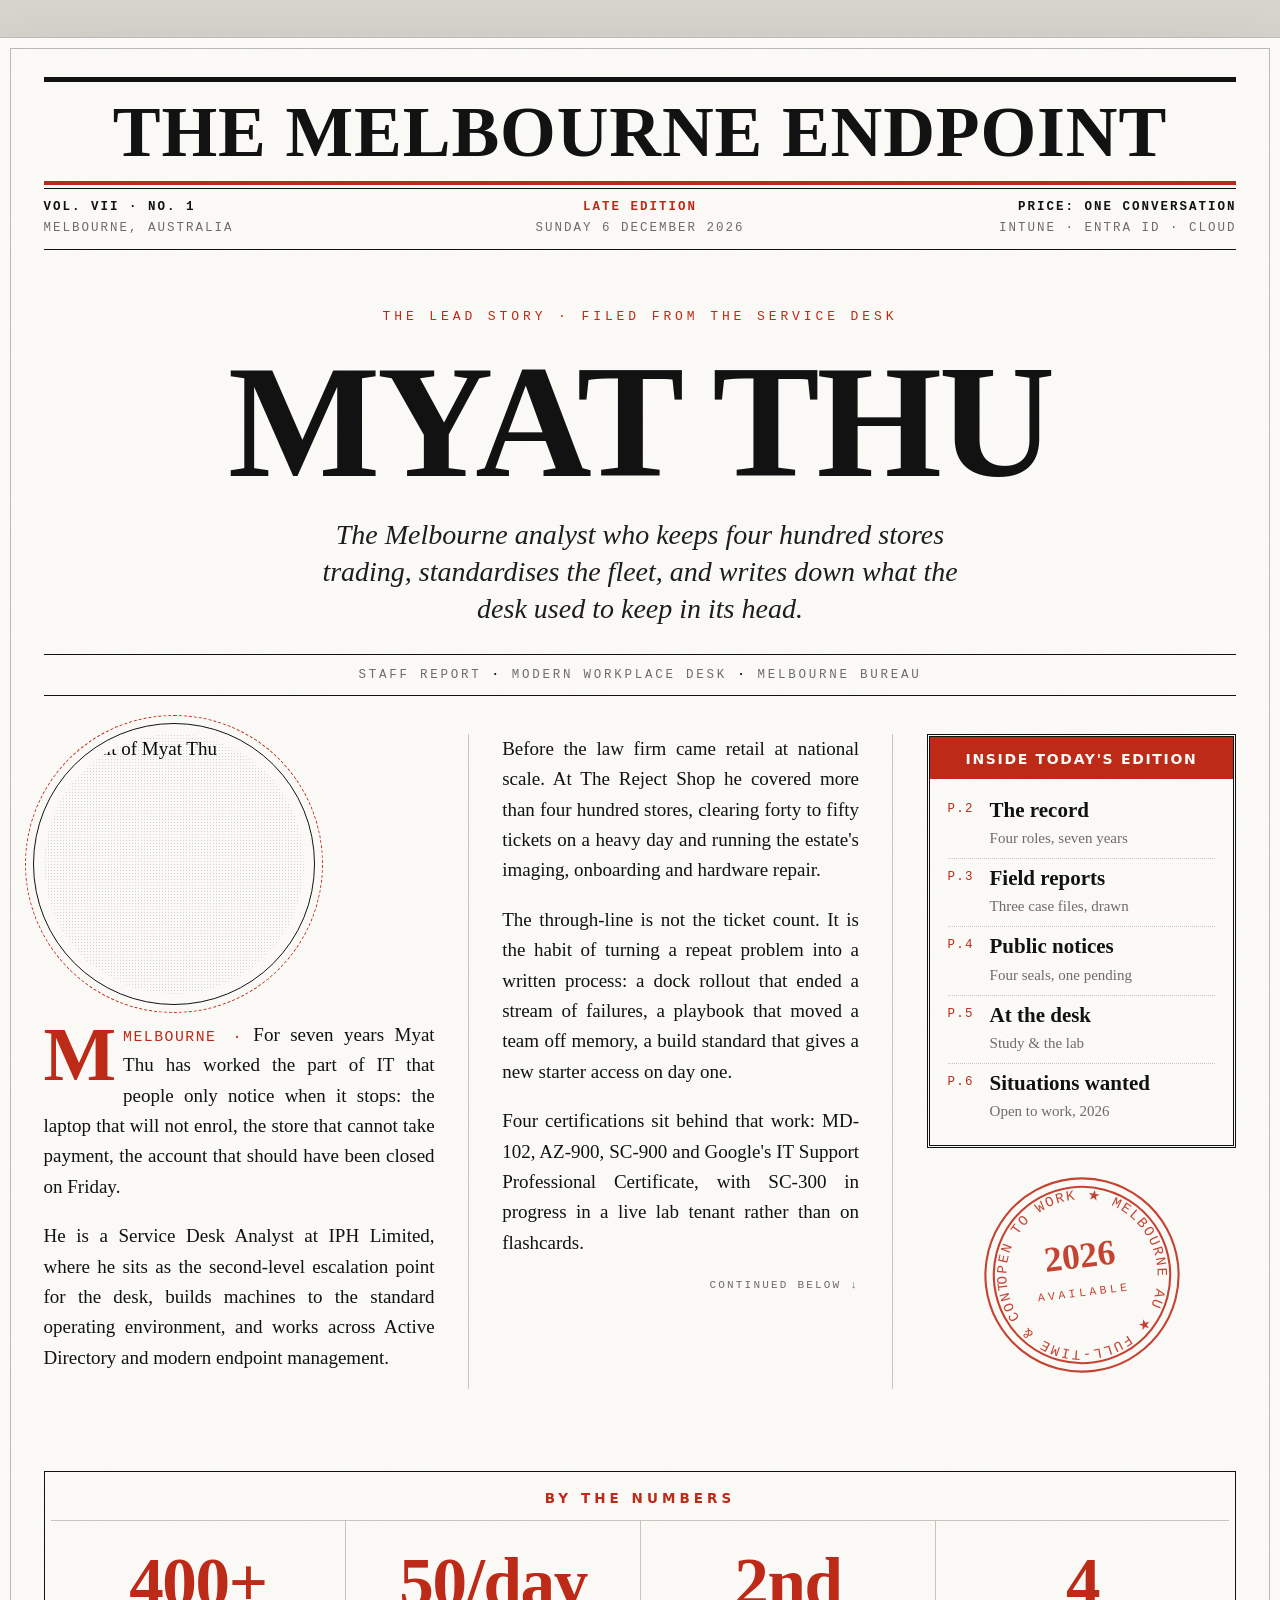
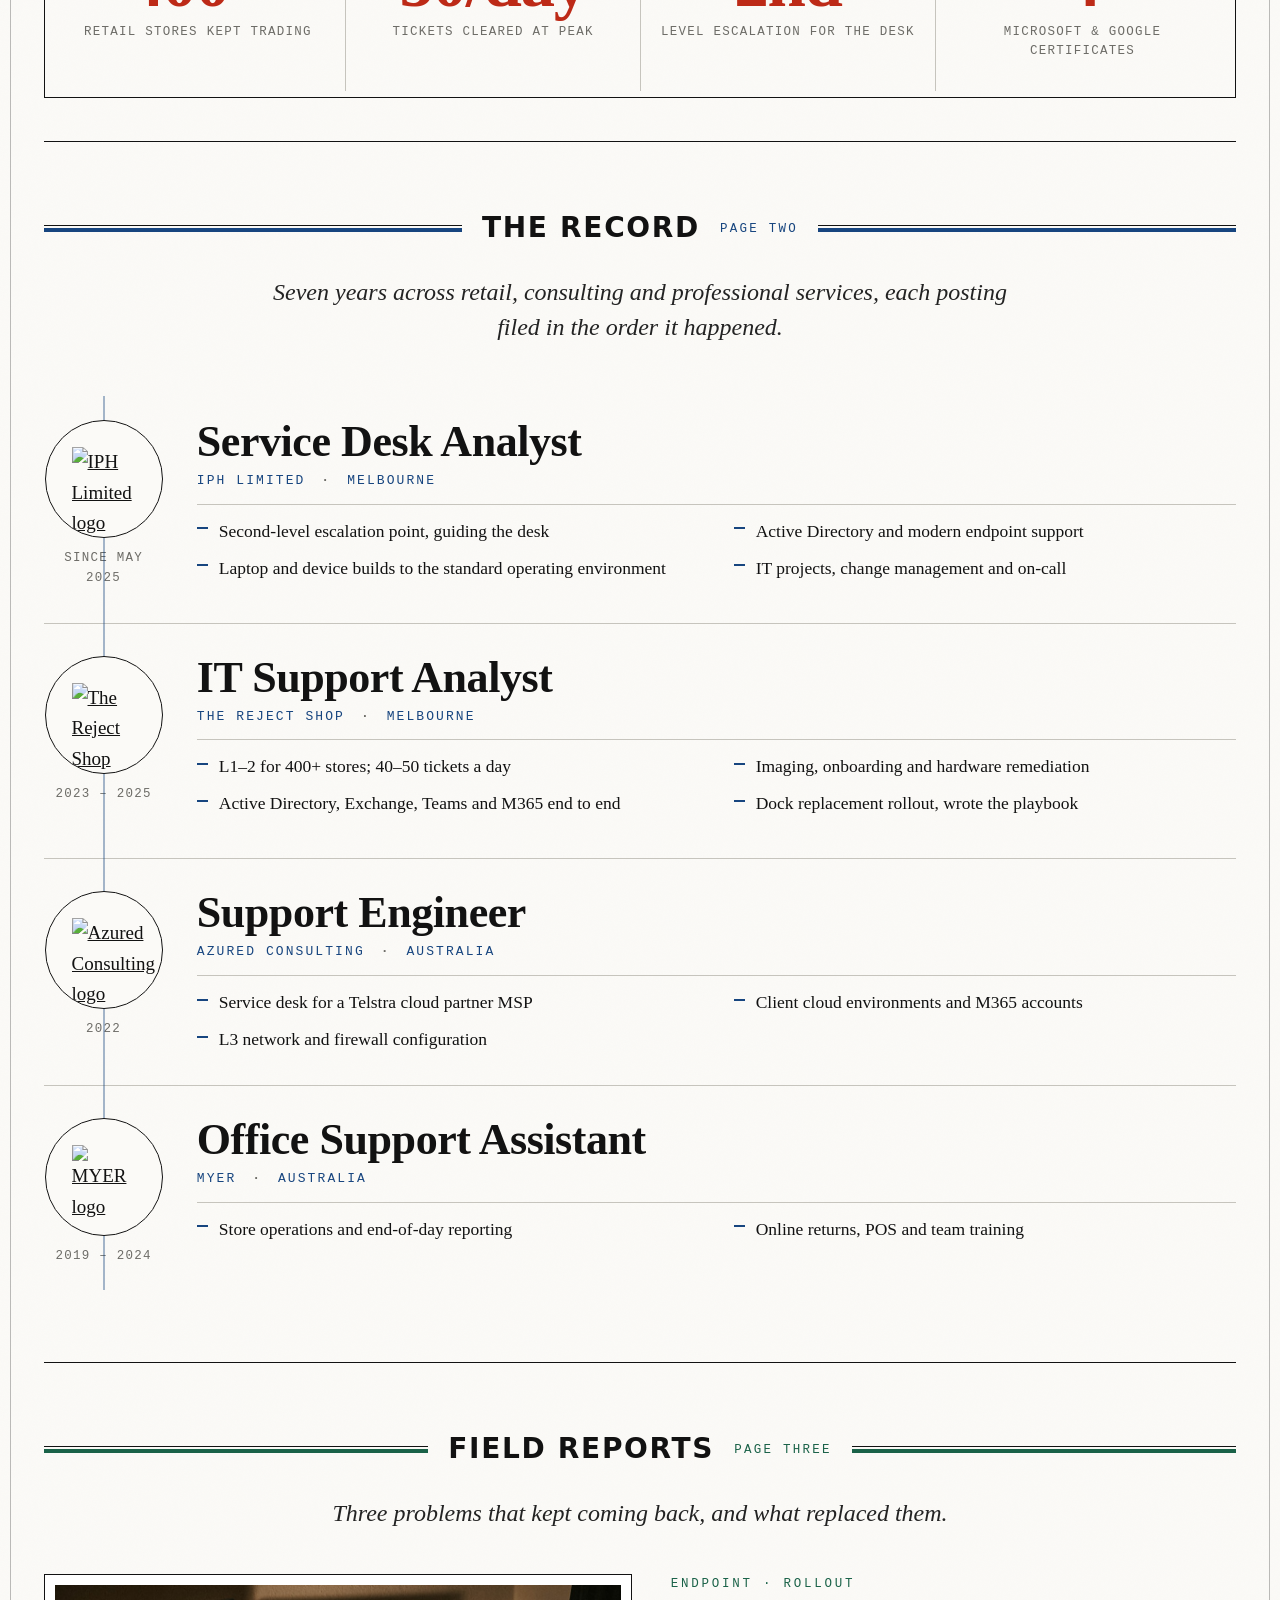
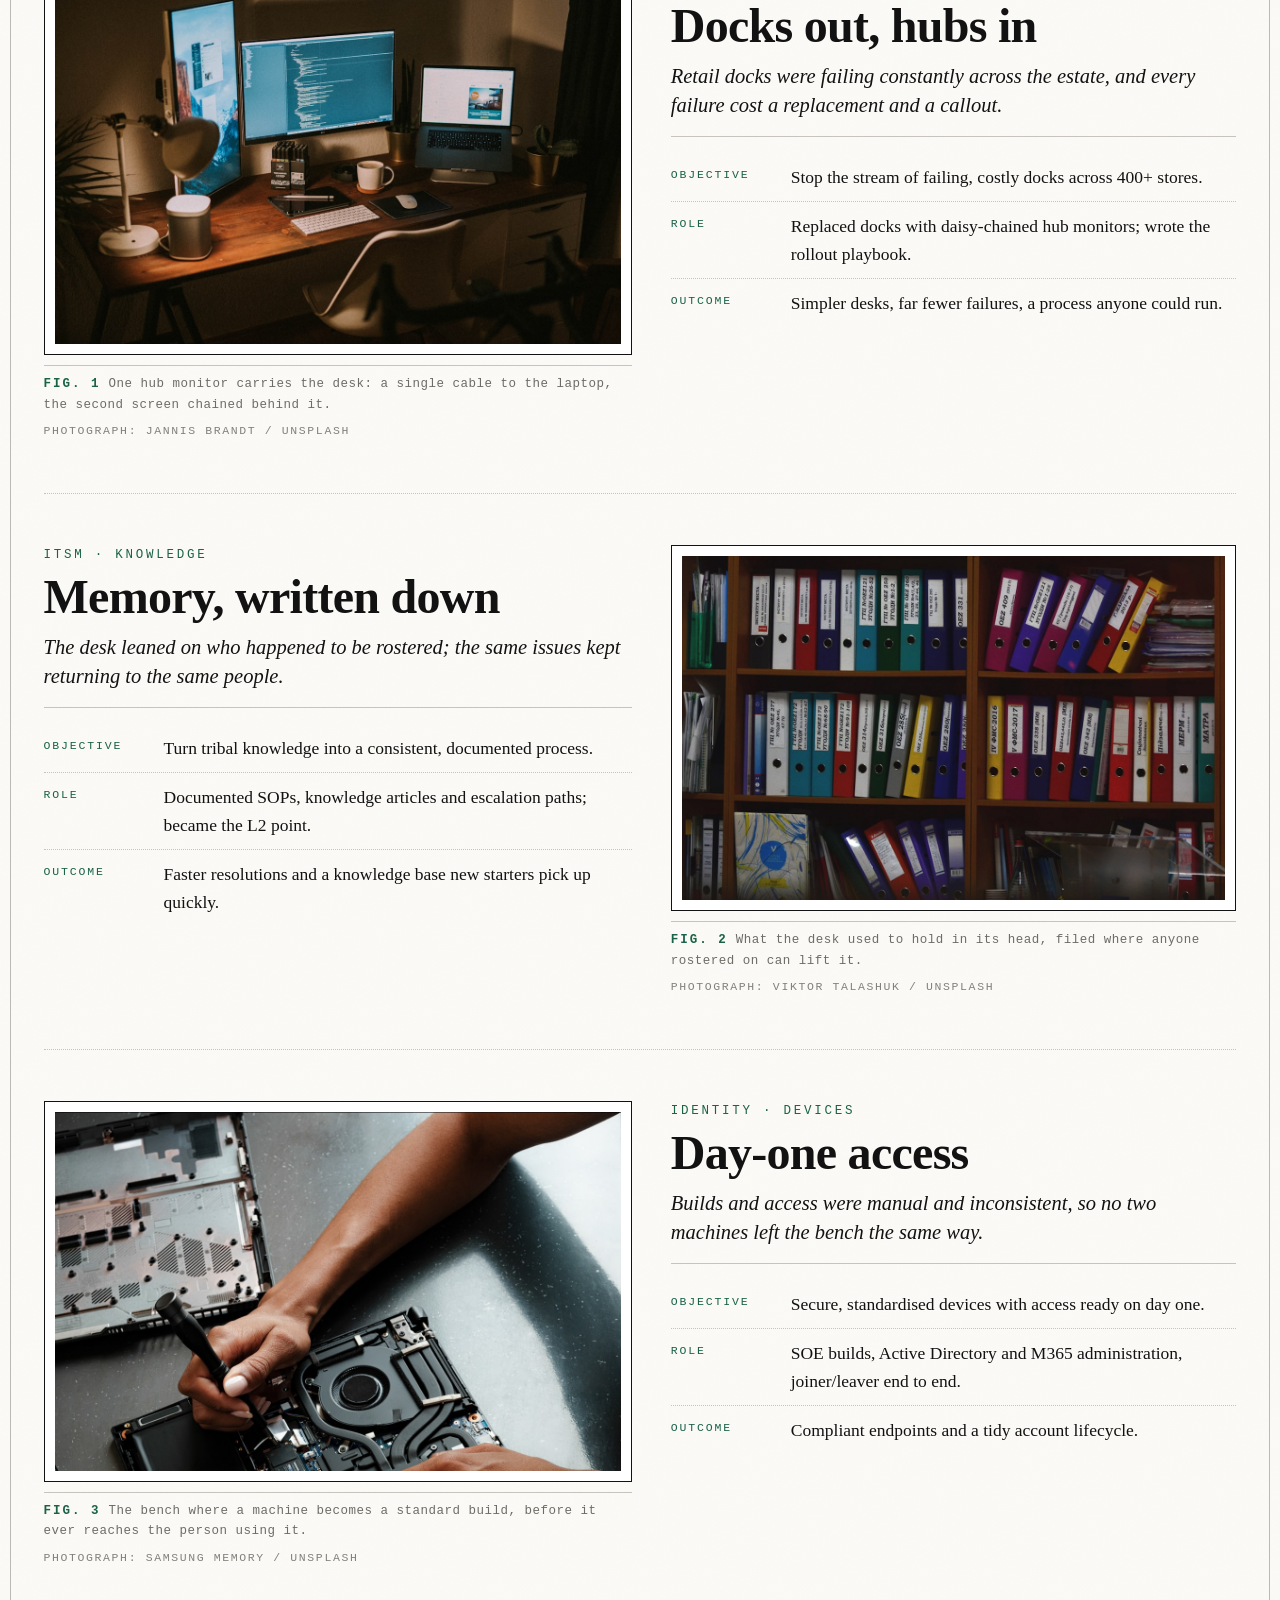
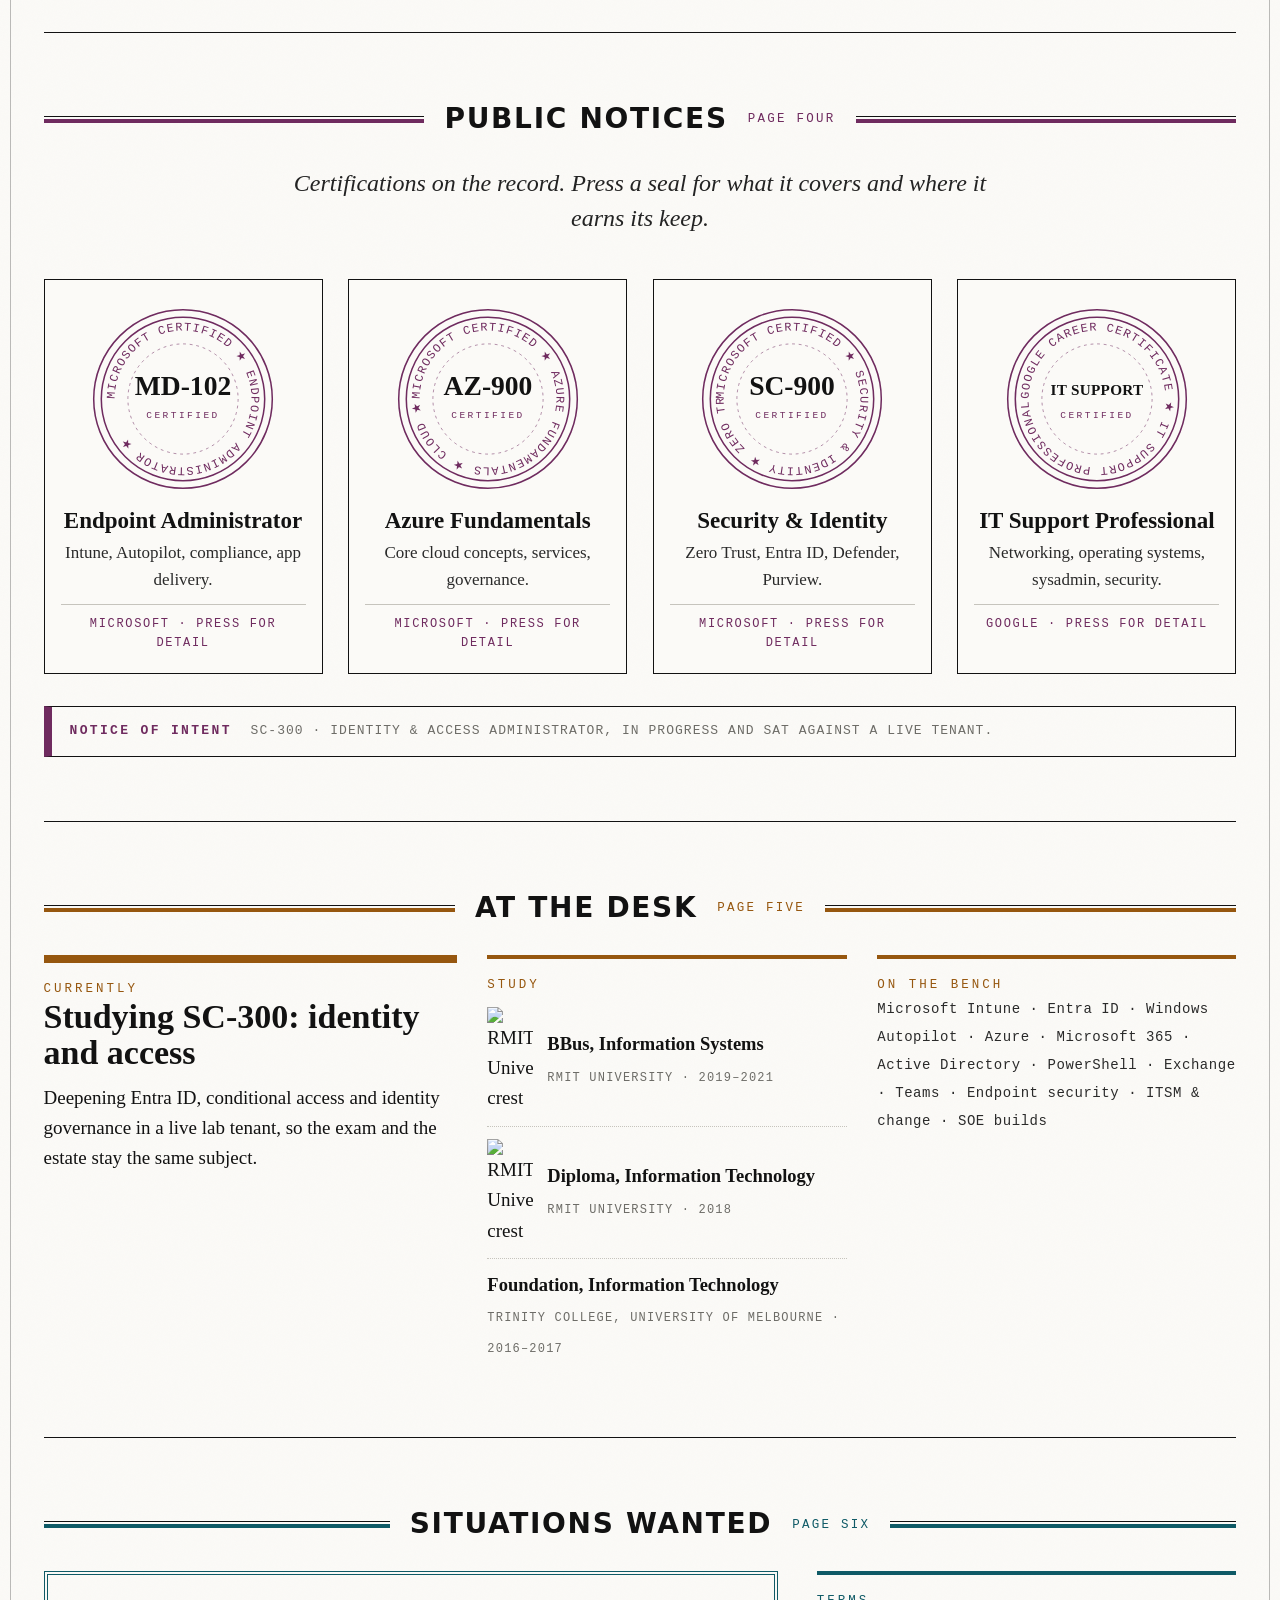
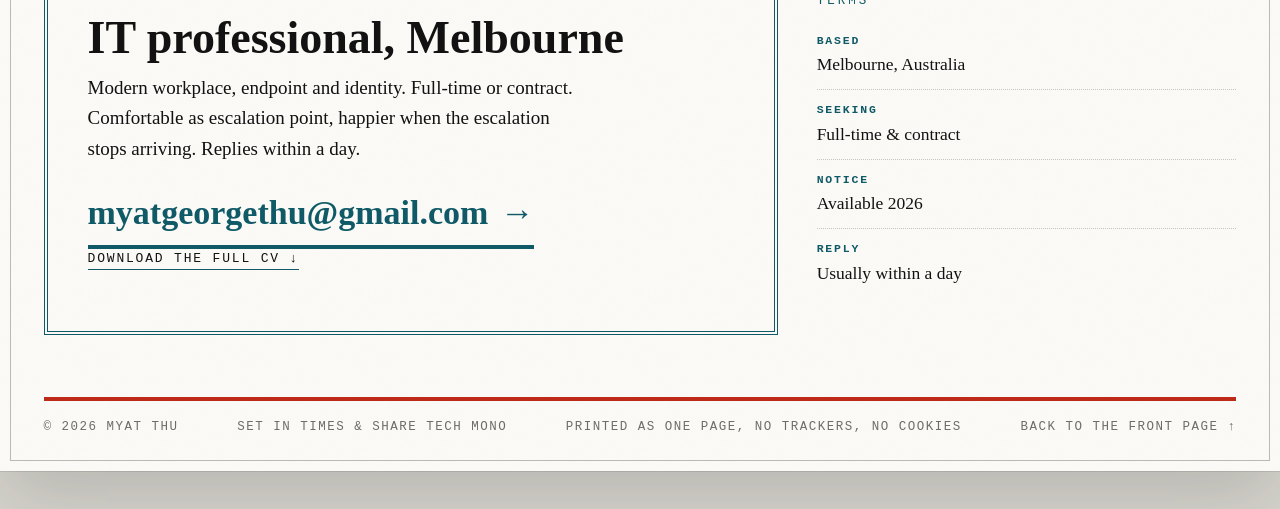
==== commit 894790b4: "Drop the engraving insets from the field reports The photographs carry the reports on their own, so " ====
--- a/index.html
+++ b/index.html
@@ -239,15 +239,14 @@
       <!-- ---------- P.3 FIELD REPORTS ---------- -->
       <section class="sec" id="reports">
         <header class="flag" data-a="up"><i></i><b>Field reports</b><em>Page three</em><i></i></header>
-        <p class="sec__lead" data-a="up">Three problems that kept coming back, and what replaced them, each photographed with the fix drawn to scale beside it.</p>
+        <p class="sec__lead" data-a="up">Three problems that kept coming back, and what replaced them.</p>
         <div class="reports">
           <article class="case" data-a="up">
             <figure class="case__fig">
               <div class="case__photo" data-px-z="-30">
                 <img src="assets/photos/dock.jpg" alt="A desk running two screens and a laptop from a single hub, the arrangement that replaced the failing docks" width="1200" height="760" loading="lazy" />
-                <div class="case__inset"><svg class="fig" viewBox="0 0 460 340" role="img" aria-hidden="true" preserveAspectRatio="xMidYMid meet"><defs><pattern id="h1" width="7" height="7" patternTransform="rotate(45)" patternUnits="userSpaceOnUse"><rect width="7" height="7" fill="#ffffff"/><line x1="0" y1="0" x2="0" y2="7" stroke="#131313" stroke-width="1.1"/></pattern></defs><g transform="translate(208,118) scale(32)" stroke="#131313" stroke-width="0.06" stroke-linejoin="round" stroke-linecap="round" fill="none"><polygon points="-6.1,3.5 2.6,8.5 2.6,8.2 -6.1,3.2" fill="#e4e3de"/><polygon points="8.7,5.0 2.6,8.5 2.6,8.2 8.7,4.7" fill="url(#h1)"/><polygon points="0.0,-0.3 8.7,4.7 2.6,8.2 -6.1,3.2" fill="#ffffff"/><polygon points="-1.0,1.0 0.3,1.8 0.3,1.2 -1.0,0.5" fill="#e4e3de"/><polygon points="1.1,1.3 0.3,1.8 0.3,1.2 1.1,0.7" fill="url(#h1)"/><polygon points="-0.2,-0.0 1.1,0.7 0.3,1.2 -1.0,0.5" fill="#ffffff"/><line x1="-0.2" y1="-0.4" x2="0.3" y2="1.7"/><line x1="1.3" y1="0.4" x2="-1.1" y2="0.8"/><polygon points="-4.2,3.3 -2.3,4.4 -2.3,4.2 -4.2,3.1" fill="#e4e3de"/><polygon points="-0.8,3.6 -2.3,4.4 -2.3,4.2 -0.8,3.4" fill="url(#h1)"/><polygon points="-2.8,2.2 -0.8,3.4 -2.3,4.2 -4.2,3.1" fill="#ffffff"/><polygon points="-1.3,4.4 -0.5,4.8 -0.5,4.4 -1.3,4.0" fill="#e4e3de"/><polygon points="0.0,4.5 -0.5,4.8 -0.5,4.4 0.0,4.1" fill="url(#h1)"/><polygon points="-0.8,3.7 0.0,4.1 -0.5,4.4 -1.3,4.0" fill="#ffffff"/><polygon points="1.1,3.8 2.1,4.4 2.1,4.2 1.1,3.7" fill="#e4e3de"/><polygon points="2.7,4.0 2.1,4.4 2.1,4.2 2.7,3.9" fill="url(#h1)"/><polygon points="1.8,3.3 2.7,3.9 2.1,4.2 1.1,3.7" fill="#ffffff"/><polygon points="1.7,3.7 2.0,3.9 2.0,3.3 1.7,3.2" fill="#e4e3de"/><polygon points="2.2,3.8 2.0,3.9 2.0,3.3 2.2,3.2" fill="url(#h1)"/><polygon points="1.9,3.1 2.2,3.2 2.0,3.3 1.7,3.2" fill="#ffffff"/><polygon points="1.5,2.6 3.2,3.6 3.2,2.1 1.5,1.1" fill="#e4e3de"/><polygon points="3.3,3.5 3.2,3.6 3.2,2.1 3.3,2.0" fill="url(#h1)"/><polygon points="1.6,1.1 3.3,2.0 3.2,2.1 1.5,1.1" fill="#ffffff"/><polygon points="3.4,5.1 4.3,5.7 4.3,5.5 3.4,5.0" fill="#e4e3de"/><polygon points="5.0,5.3 4.3,5.7 4.3,5.5 5.0,5.2" fill="url(#h1)"/><polygon points="4.0,4.6 5.0,5.2 4.3,5.5 3.4,5.0" fill="#ffffff"/><polygon points="3.9,5.0 4.2,5.2 4.2,4.6 3.9,4.5" fill="#e4e3de"/><polygon points="4.4,5.1 4.2,5.2 4.2,4.6 4.4,4.5" fill="url(#h1)"/><polygon points="4.1,4.4 4.4,4.5 4.2,4.6 3.9,4.5" fill="#ffffff"/><polygon points="3.7,3.9 5.4,4.8 5.4,3.4 3.7,2.4" fill="#e4e3de"/><polygon points="5.5,4.8 5.4,4.8 5.4,3.4 5.5,3.3" fill="url(#h1)"/><polygon points="3.9,2.4 5.5,3.3 5.4,3.4 3.7,2.4" fill="#ffffff"/><polyline points="-1.5,4.0 -1.0,4.2"/><polyline points="-0.1,4.5 1.6,4.2 1.7,4.0"/><polyline points="2.6,4.5 3.5,5.0"/></g></svg></div>
-              </div>
-              <figcaption><b>Fig. 1</b> One hub monitor now carries the desk: a single cable to the laptop, the second screen chained behind it. Inset, the same run drawn to scale.<span class="credit">Photograph: Jannis Brandt / Unsplash</span></figcaption>
+              </div>
+              <figcaption><b>Fig. 1</b> One hub monitor carries the desk: a single cable to the laptop, the second screen chained behind it.<span class="credit">Photograph: Jannis Brandt / Unsplash</span></figcaption>
             </figure>
             <div class="case__txt">
               <p class="case__tag">Endpoint · Rollout</p>
@@ -264,9 +263,8 @@
             <figure class="case__fig">
               <div class="case__photo" data-px-z="-30">
                 <img src="assets/photos/playbook.jpg" alt="Shelves of labelled ring binders holding written procedures" width="1200" height="760" loading="lazy" />
-                <div class="case__inset"><svg class="fig" viewBox="0 0 460 340" role="img" aria-hidden="true" preserveAspectRatio="xMidYMid meet"><defs><pattern id="h2" width="7" height="7" patternTransform="rotate(45)" patternUnits="userSpaceOnUse"><rect width="7" height="7" fill="#ffffff"/><line x1="0" y1="0" x2="0" y2="7" stroke="#131313" stroke-width="1.1"/></pattern></defs><g transform="translate(235,128) scale(34)" stroke="#131313" stroke-width="0.06" stroke-linejoin="round" stroke-linecap="round" fill="none"><polygon points="-2.8,3.7 1.2,6.0 1.2,5.2 -2.8,3.0" fill="#e4e3de"/><polygon points="4.0,4.4 1.2,6.0 1.2,5.2 4.0,3.6" fill="url(#h2)"/><polygon points="0.0,1.4 4.0,3.6 1.2,5.2 -2.8,3.0" fill="#ffffff"/><polygon points="-2.1,2.0 1.1,3.9 1.1,3.8 -2.1,2.0" fill="#e4e3de"/><polygon points="3.2,2.6 1.1,3.9 1.1,3.8 3.2,2.6" fill="url(#h2)"/><polygon points="0.0,0.7 3.2,2.6 1.1,3.8 -2.1,2.0" fill="#ffffff"/><polygon points="2.6,3.0 2.9,3.1 2.9,3.1 2.6,2.9" fill="#e4e3de"/><polygon points="3.3,3.0 2.9,3.1 2.9,3.1 3.3,2.9" fill="url(#h2)"/><polygon points="3.0,2.7 3.3,2.9 2.9,3.1 2.6,2.9" fill="#ffffff"/><line x1="0.0" y1="1.0" x2="2.7" y2="2.6"/><line x1="-0.5" y1="1.3" x2="2.2" y2="2.9"/><line x1="-1.0" y1="1.6" x2="1.7" y2="3.2"/><polygon points="-2.0,1.2 1.2,3.0 1.2,3.0 -2.0,1.1" fill="#e4e3de"/><polygon points="3.4,1.8 1.2,3.0 1.2,3.0 3.4,1.7" fill="url(#h2)"/><polygon points="0.1,-0.1 3.4,1.7 1.2,3.0 -2.0,1.1" fill="#ffffff"/><polygon points="2.3,2.4 2.6,2.6 2.6,2.5 2.3,2.3" fill="#e4e3de"/><polygon points="2.9,2.4 2.6,2.6 2.6,2.5 2.9,2.3" fill="url(#h2)"/><polygon points="2.6,2.1 2.9,2.3 2.6,2.5 2.3,2.3" fill="#ffffff"/><line x1="0.1" y1="0.2" x2="2.8" y2="1.7"/><line x1="-0.4" y1="0.5" x2="2.3" y2="2.0"/><line x1="-0.9" y1="0.8" x2="1.8" y2="2.3"/><polygon points="-1.9,0.3 1.3,2.2 1.3,2.1 -1.9,0.3" fill="#e4e3de"/><polygon points="3.5,0.9 1.3,2.2 1.3,2.1 3.5,0.9" fill="url(#h2)"/><polygon points="0.3,-1.0 3.5,0.9 1.3,2.1 -1.9,0.3" fill="#ffffff"/><polygon points="1.9,1.8 2.2,2.0 2.2,1.9 1.9,1.8" fill="#e4e3de"/><polygon points="2.5,1.8 2.2,2.0 2.2,1.9 2.5,1.8" fill="url(#h2)"/><polygon points="2.2,1.6 2.5,1.8 2.2,1.9 1.9,1.8" fill="#ffffff"/><line x1="0.3" y1="-0.7" x2="2.9" y2="0.9"/><line x1="-0.3" y1="-0.4" x2="2.4" y2="1.2"/><line x1="-0.8" y1="-0.1" x2="1.9" y2="1.5"/><line x1="0.0" y1="1.7" x2="0.3" y2="-0.9" stroke-dasharray="0.12,0.12"/><line x1="1.1" y1="4.8" x2="1.3" y2="2.2" stroke-dasharray="0.12,0.12"/></g></svg></div>
-              </div>
-              <figcaption><b>Fig. 2</b> What the desk used to hold in its head, filed where anyone rostered on can lift it. Inset, the sheets pulled out of the binder.<span class="credit">Photograph: Viktor Talashuk / Unsplash</span></figcaption>
+              </div>
+              <figcaption><b>Fig. 2</b> What the desk used to hold in its head, filed where anyone rostered on can lift it.<span class="credit">Photograph: Viktor Talashuk / Unsplash</span></figcaption>
             </figure>
             <div class="case__txt">
               <p class="case__tag">ITSM · Knowledge</p>
@@ -283,9 +281,8 @@
             <figure class="case__fig">
               <div class="case__photo" data-px-z="-30">
                 <img src="assets/photos/builds.jpg" alt="A technician working inside an opened laptop with a screwdriver at a bench" width="1200" height="760" loading="lazy" />
-                <div class="case__inset"><svg class="fig" viewBox="0 0 460 340" role="img" aria-hidden="true" preserveAspectRatio="xMidYMid meet"><defs><pattern id="h3" width="7" height="7" patternTransform="rotate(45)" patternUnits="userSpaceOnUse"><rect width="7" height="7" fill="#ffffff"/><line x1="0" y1="0" x2="0" y2="7" stroke="#131313" stroke-width="1.1"/></pattern></defs><g transform="translate(235,140) scale(34)" stroke="#131313" stroke-width="0.06" stroke-linejoin="round" stroke-linecap="round" fill="none"><polygon points="-3.8,3.7 -0.8,5.5 -0.8,5.3 -3.8,3.5" fill="#e4e3de"/><polygon points="1.3,4.2 -0.8,5.5 -0.8,5.3 1.3,4.1" fill="url(#h3)"/><polygon points="-1.7,2.3 1.3,4.1 -0.8,5.3 -3.8,3.5" fill="#ffffff"/><polygon points="-1.8,2.4 1.2,4.1 1.2,1.8 -1.8,0.0" fill="#e4e3de"/><polygon points="1.4,4.0 1.2,4.1 1.2,1.8 1.4,1.7" fill="url(#h3)"/><polygon points="-1.7,-0.1 1.4,1.7 1.2,1.8 -1.8,0.0" fill="#ffffff"/><line x1="-1.4" y1="1.3" x2="-1.0" y2="1.7"/><line x1="-1.0" y1="1.7" x2="-0.5" y2="1.6"/><line x1="-1.4" y1="1.9" x2="-1.0" y2="2.2"/><line x1="-1.0" y1="2.2" x2="-0.5" y2="2.1"/><line x1="-1.4" y1="2.4" x2="-1.0" y2="2.8"/><line x1="-1.0" y1="2.8" x2="-0.5" y2="2.7"/><polygon points="2.8,4.5 4.3,5.3 4.3,3.1 2.8,2.3" fill="#e4e3de"/><polygon points="4.5,5.3 4.3,5.3 4.3,3.1 4.5,3.1" fill="url(#h3)"/><polygon points="2.9,2.2 4.5,3.1 4.3,3.1 2.8,2.3" fill="#ffffff"/><line x1="3.0" y1="2.8" x2="4.1" y2="3.5"/><line x1="3.0" y1="3.3" x2="4.1" y2="3.9"/><line x1="3.0" y1="3.7" x2="4.1" y2="4.3"/><line x1="3.0" y1="4.1" x2="4.1" y2="4.7"/><g fill="#ffffff"><ellipse cx="1.7" cy="-2.2" rx="1.05" ry="0.62"/><ellipse cx="1.0" cy="-2.0" rx="0.7" ry="0.45"/><ellipse cx="2.5" cy="-2.0" rx="0.62" ry="0.4"/></g><line x1="1.7" y1="-1.6" x2="-0.2" y2="1.0" stroke-dasharray="0.14,0.14"/></g></svg></div>
-              </div>
-              <figcaption><b>Fig. 3</b> The bench where a machine becomes a standard build, before it ever reaches the person using it. Inset, provisioning through to the cloud.<span class="credit">Photograph: Samsung Memory / Unsplash</span></figcaption>
+              </div>
+              <figcaption><b>Fig. 3</b> The bench where a machine becomes a standard build, before it ever reaches the person using it.<span class="credit">Photograph: Samsung Memory / Unsplash</span></figcaption>
             </figure>
             <div class="case__txt">
               <p class="case__tag">Identity · Devices</p>
--- a/styles.css
+++ b/styles.css
@@ -523,17 +523,8 @@
 .case + .case { border-top: 1px dotted var(--hair); padding-top: clamp(26px, 4vw, 56px); }
 .case--flip .case__fig { order: 2; }
 .case__fig { margin: 0; }
-.case__photo {
-  position: relative; border: 1px solid var(--ink); background: #fff; padding: 10px;
-}
+.case__photo { border: 1px solid var(--ink); background: #fff; padding: 10px; }
 .case__photo > img { width: 100%; height: auto; display: block; }
-/* the explainer inset: a drawing of the same job, printed over the photograph */
-.case__inset {
-  position: absolute; right: 24px; bottom: 24px; width: 46%;
-  background: var(--paper); border: 1px solid var(--ink); padding: 7px;
-  box-shadow: 0 8px 22px rgba(18, 18, 18, .35);
-}
-.case__inset svg { width: 100%; height: auto; display: block; }
 .credit {
   display: block; margin-top: 7px; font-size: 11.5px; letter-spacing: .14em;
   text-transform: uppercase; color: var(--grey); opacity: .85;
@@ -787,7 +778,6 @@
 @media (max-width: 860px) {
   body { font-size: 16px; }
   .case, .case--flip .case__fig { grid-template-columns: 1fr; order: 0; }
-  .case__inset { width: 42%; right: 18px; bottom: 18px; }
   .seals { grid-template-columns: repeat(2, 1fr); }
   .want { grid-template-columns: 1fr; }
   .job__body ul { columns: 1; }
@@ -812,7 +802,6 @@
   .job { grid-template-columns: 1fr; gap: 16px; }
   .job__mark { flex-direction: row; align-items: center; gap: 16px; }
   .medal { width: 78px; height: 78px; padding: 14px; }
-  .case__inset { position: static; width: 100%; margin-top: 10px; box-shadow: none; }
   .case__d > div { grid-template-columns: 1fr; gap: 4px; }
   .case__d dt { padding-top: 0; }
   .row--plain { grid-template-columns: 1fr; }
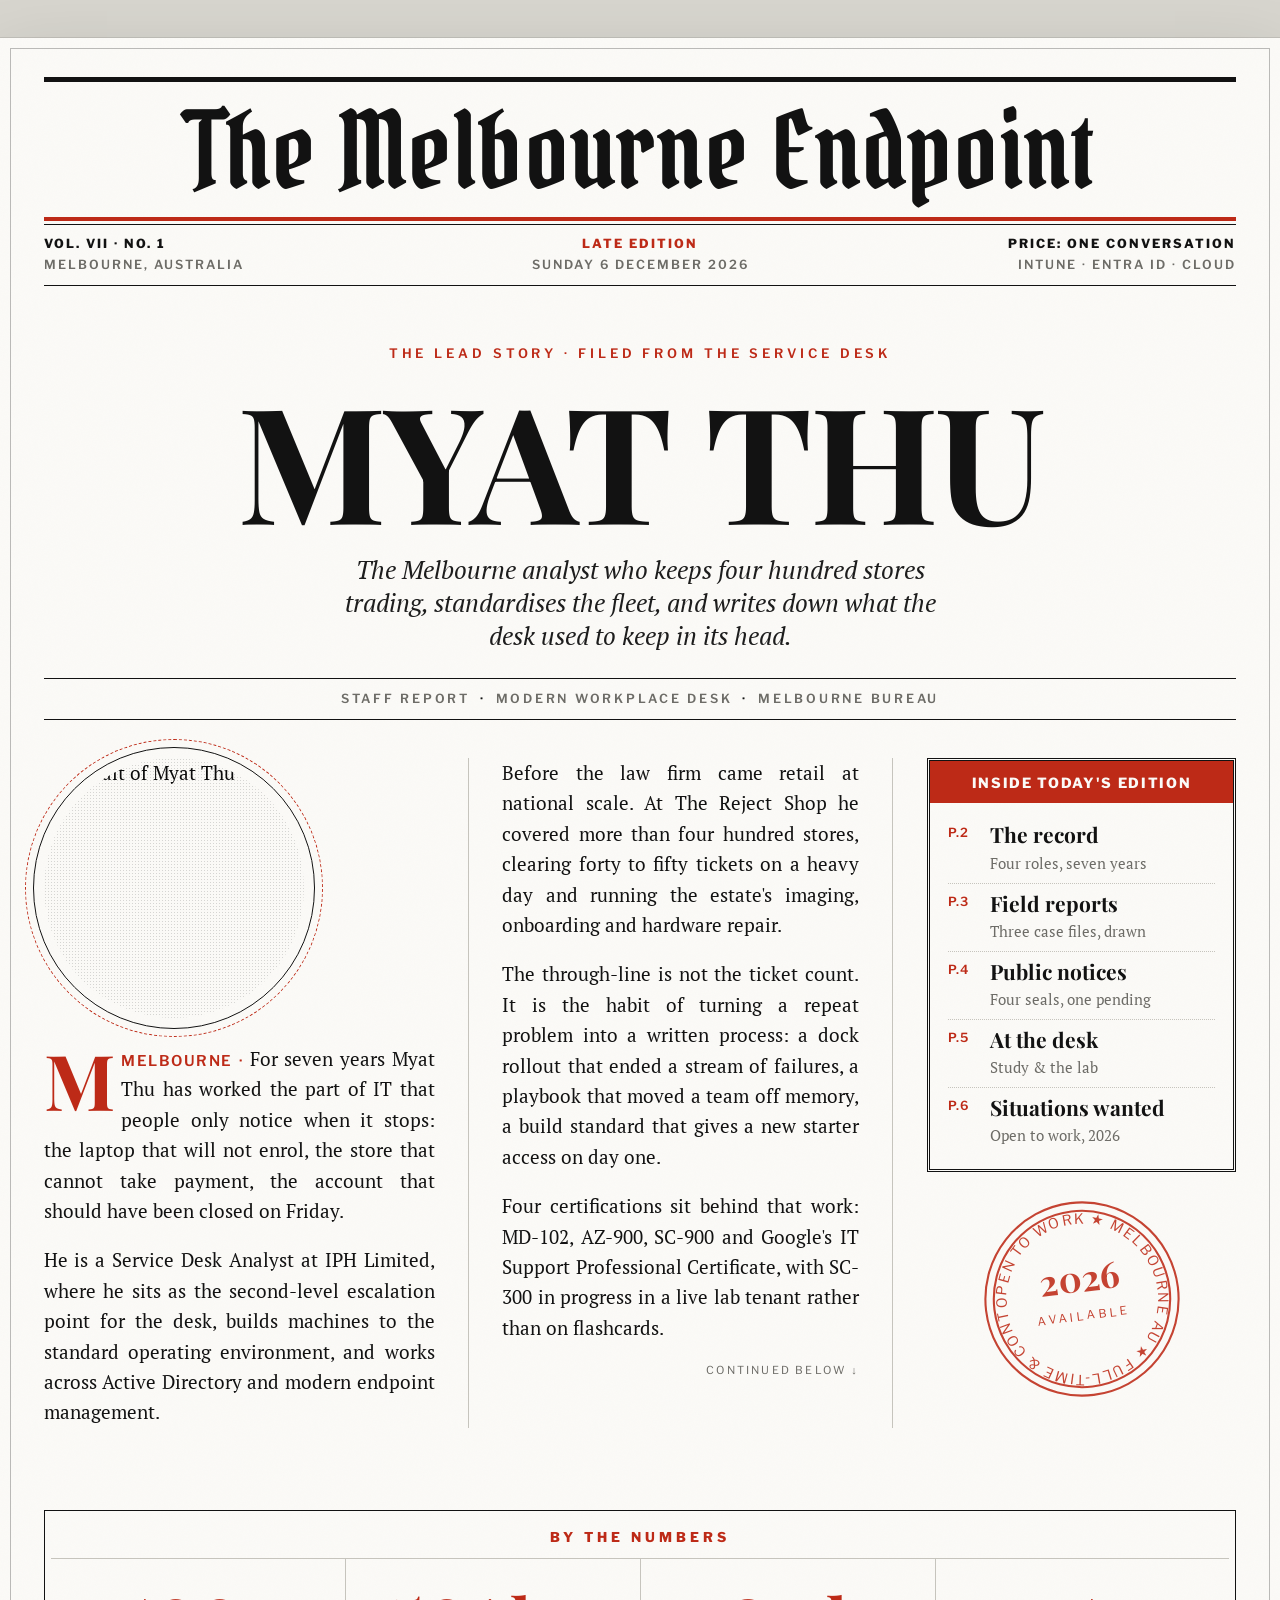
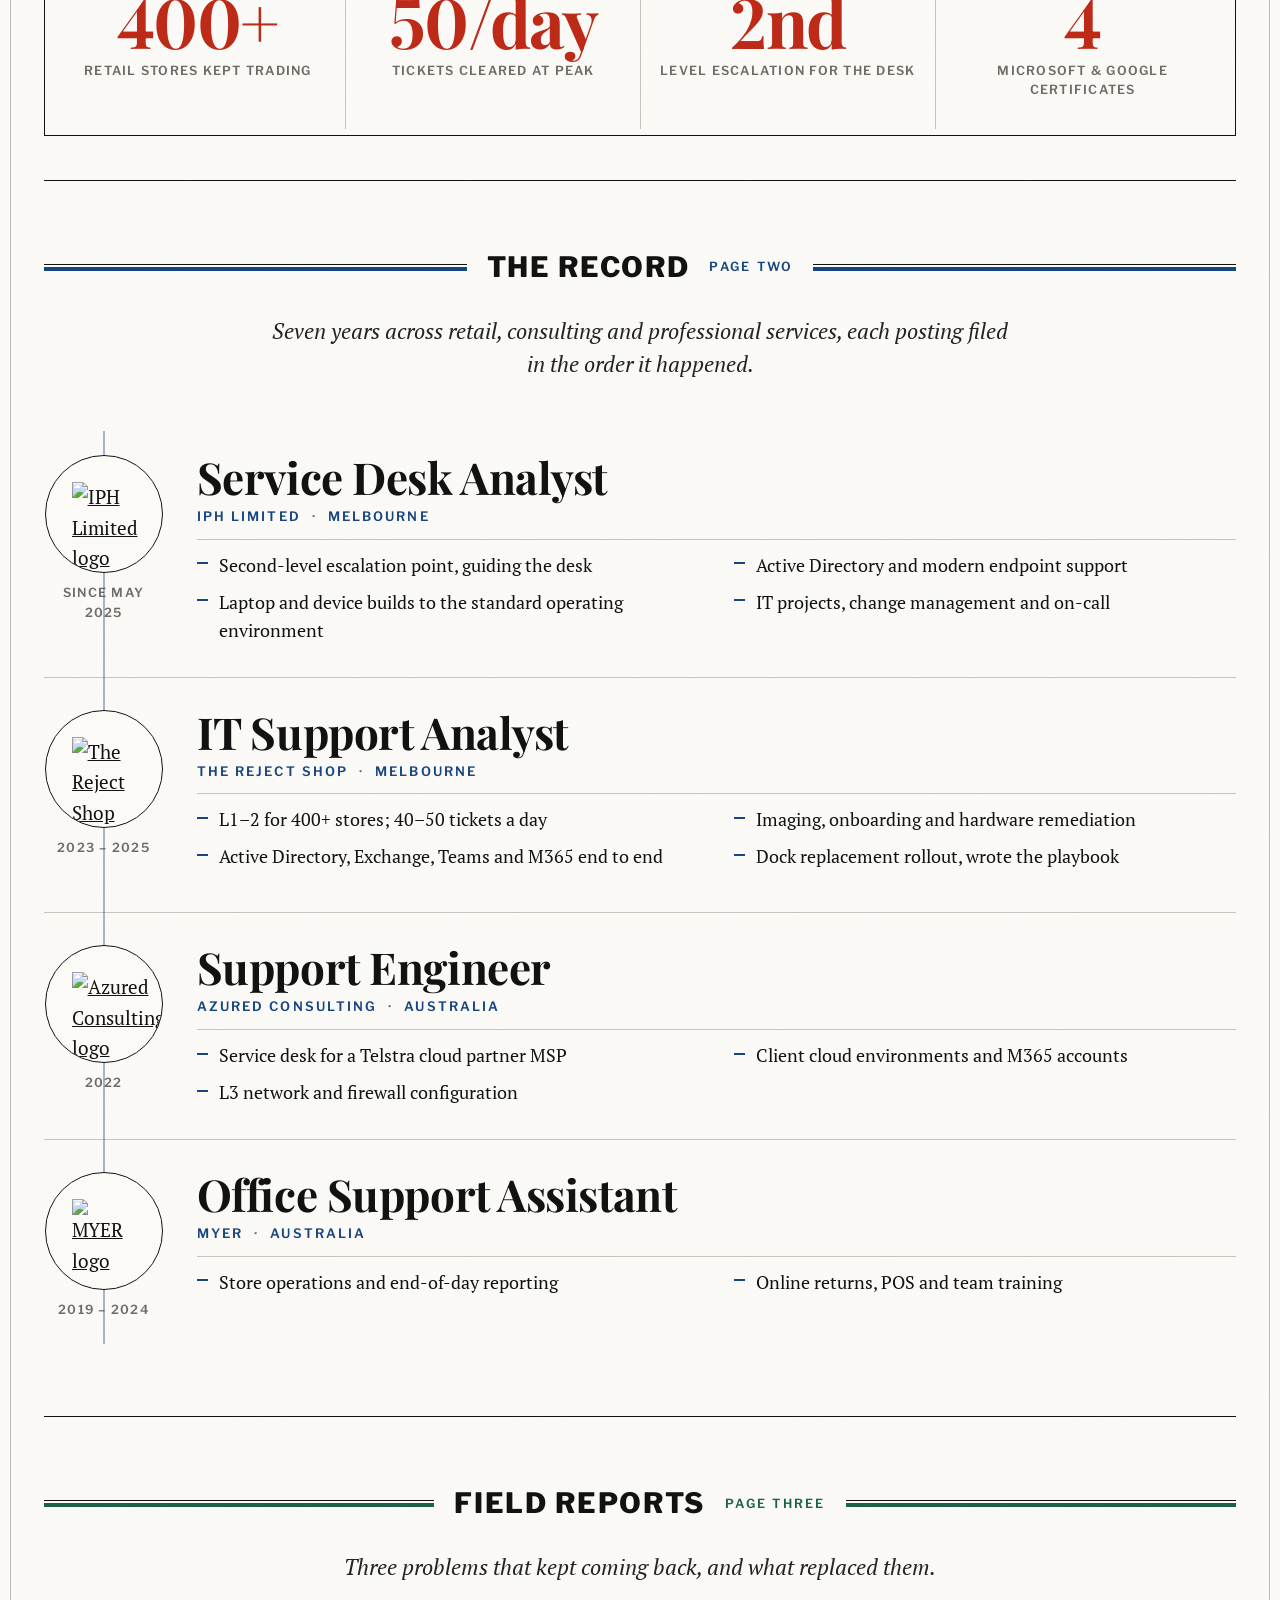
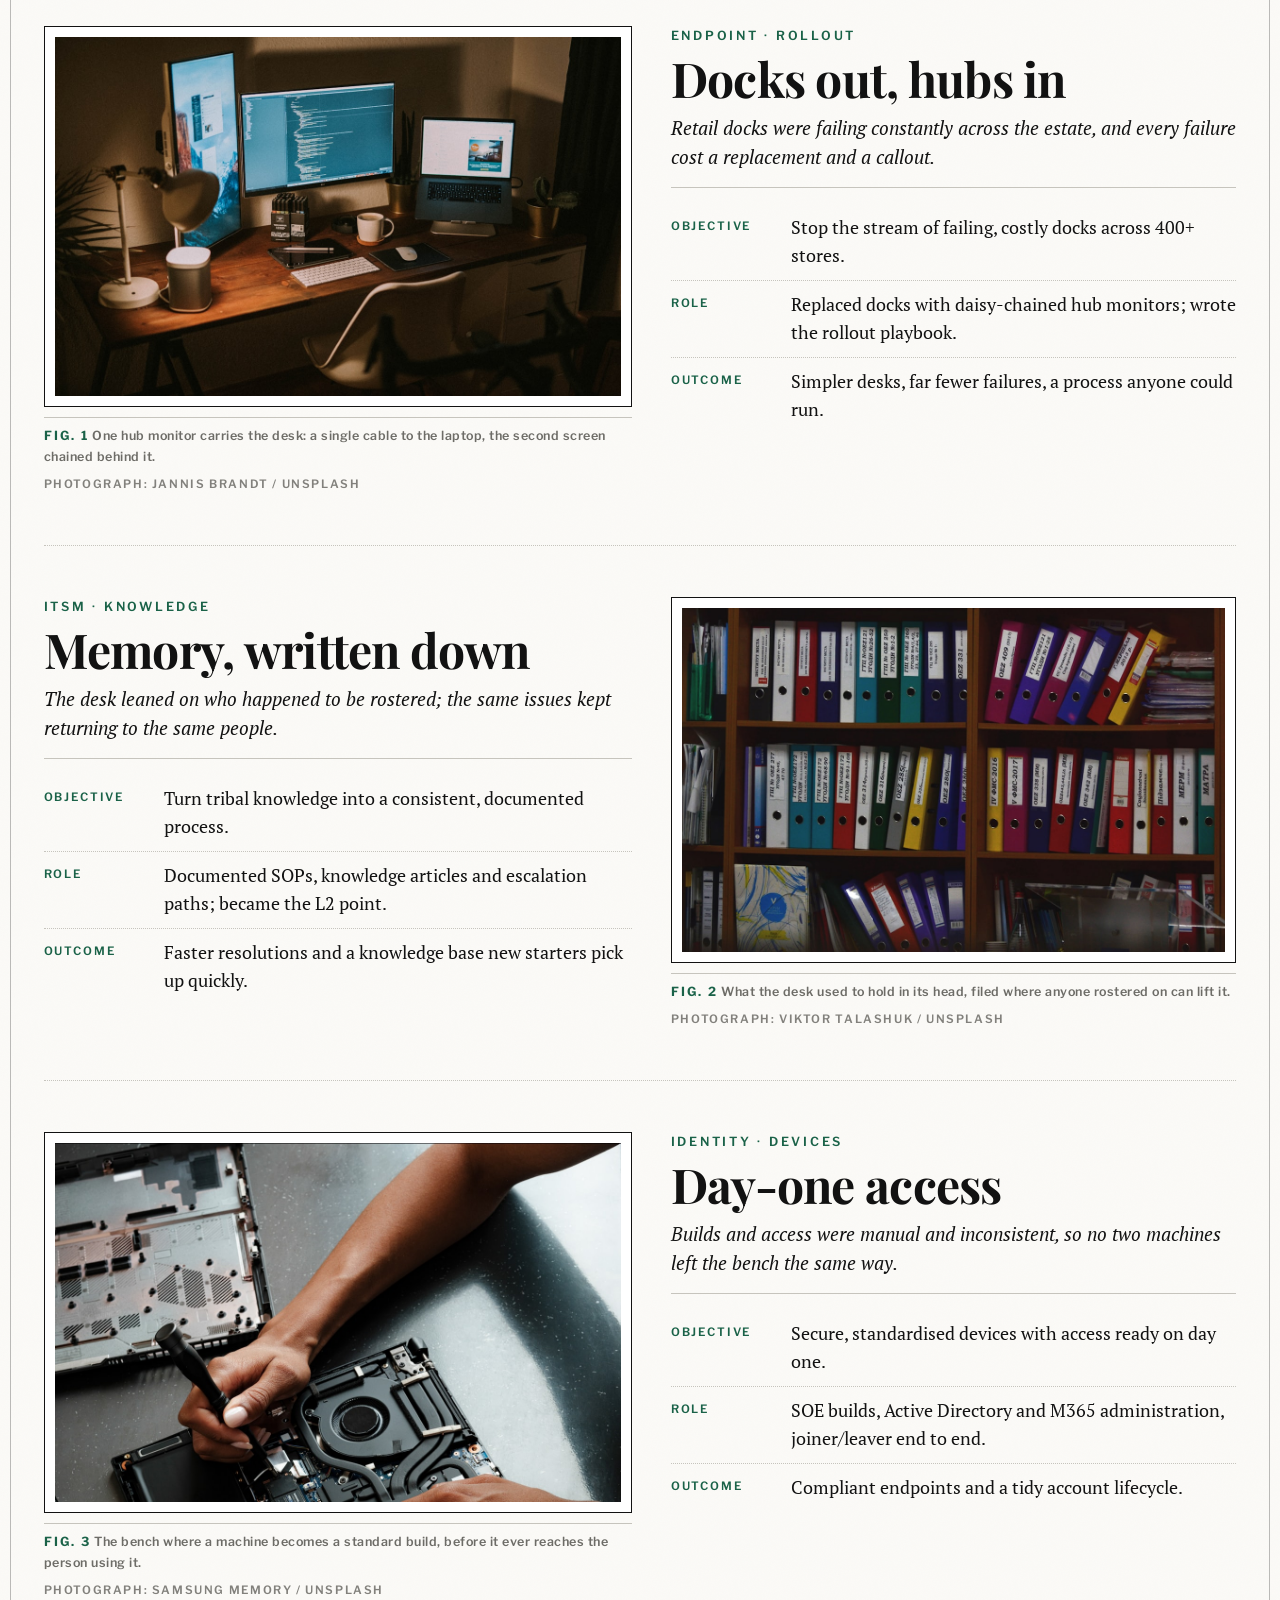
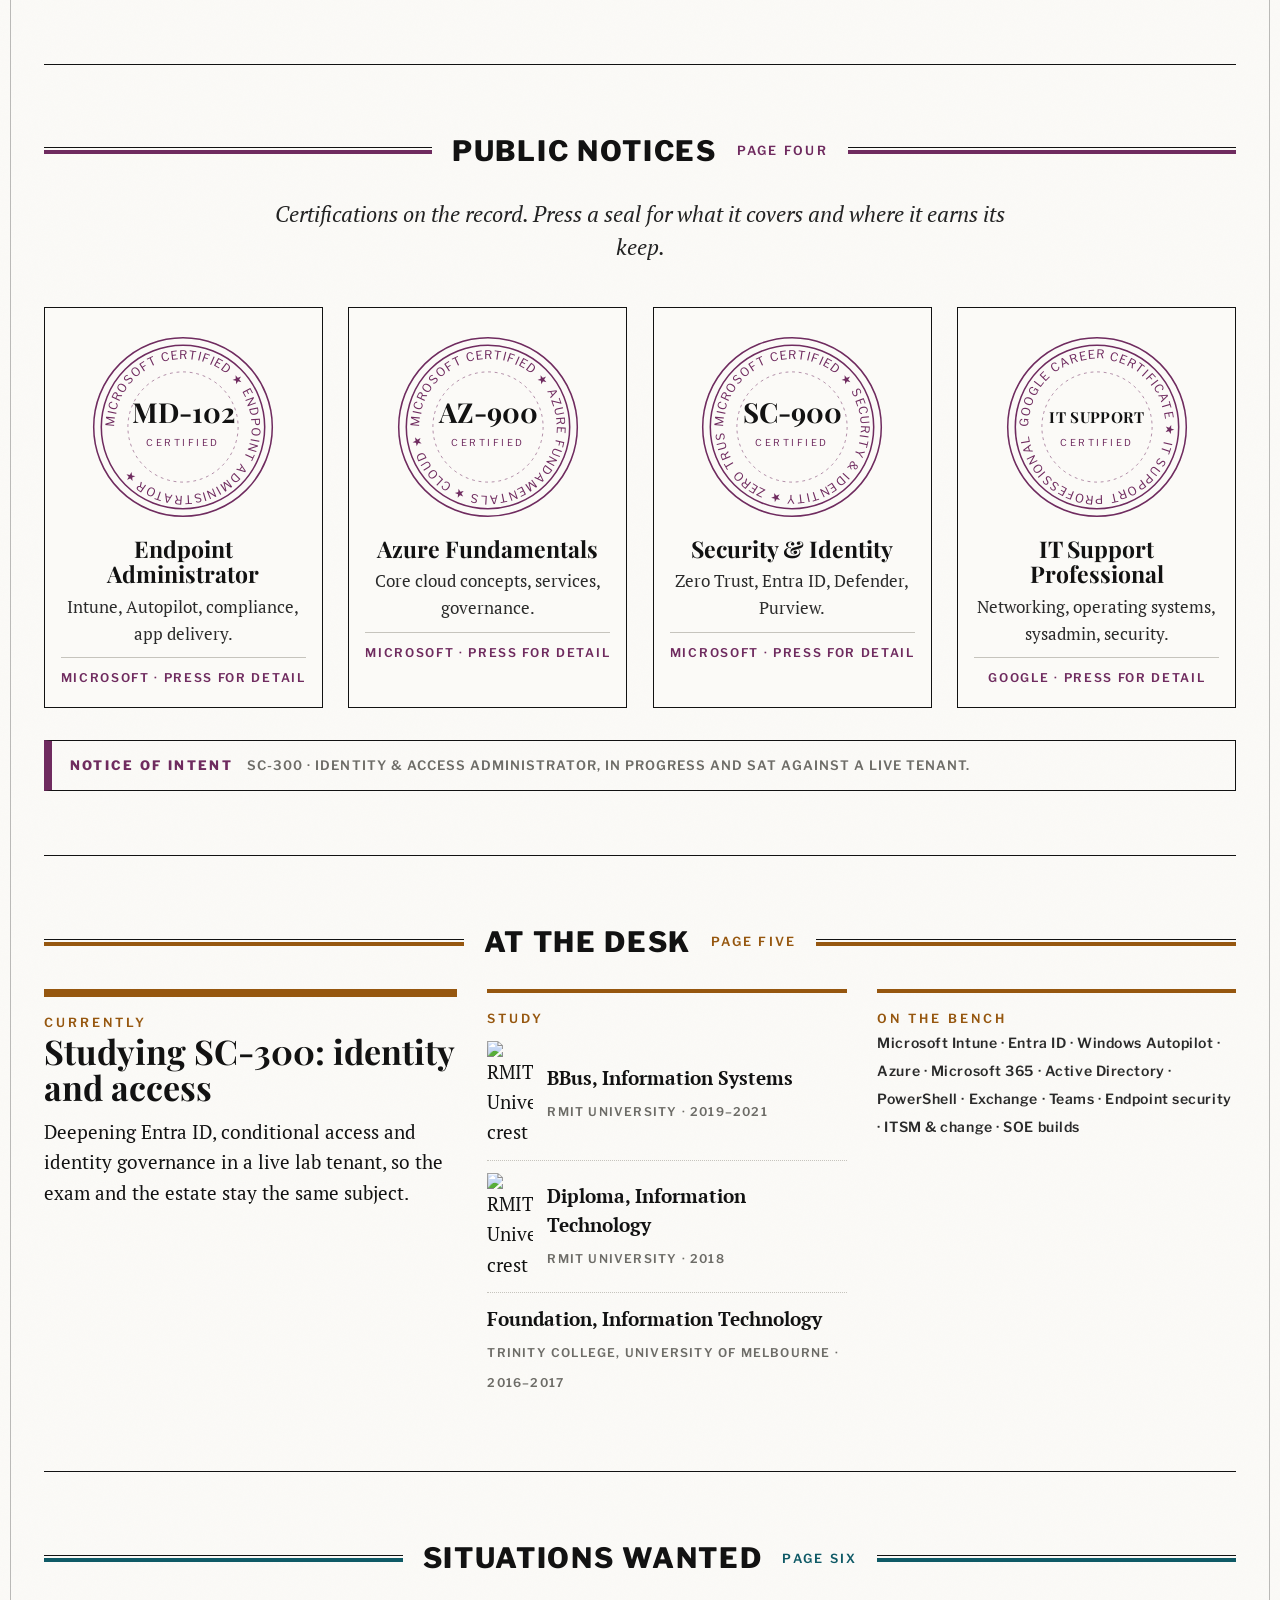
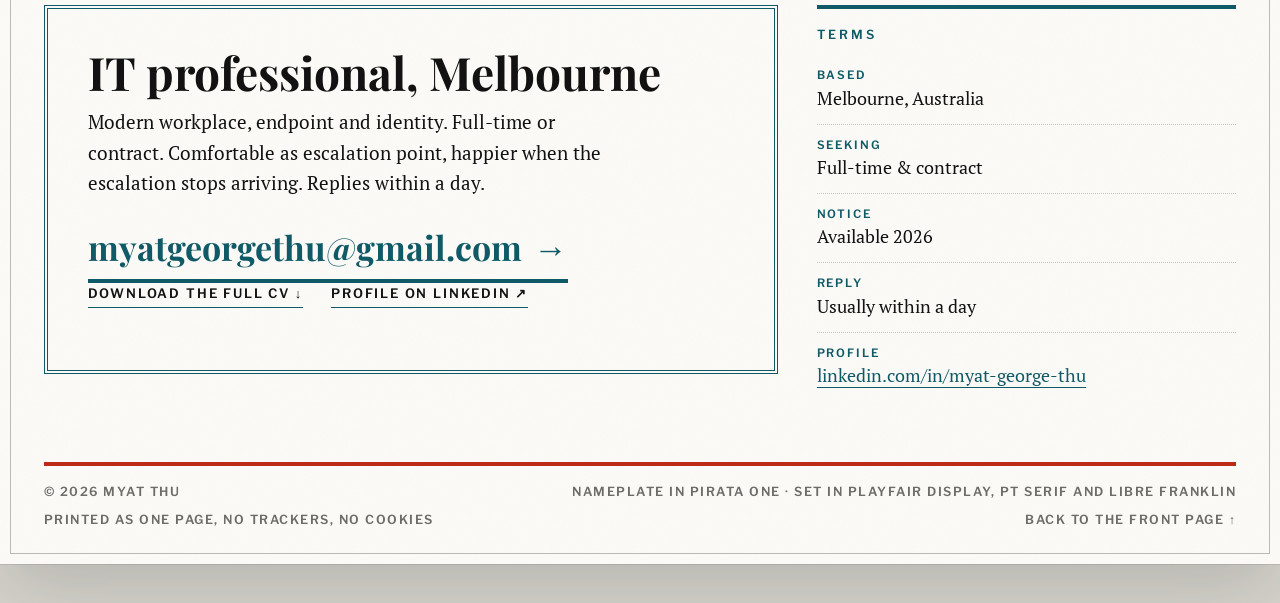
==== commit 365e450c: "Set the paper in newspaper faces, and add the LinkedIn profile Typography now follows how the broads" ====
--- a/index.html
+++ b/index.html
@@ -23,8 +23,10 @@
   <meta name="twitter:image" content="https://myatgthu.github.io/hello-world.io/assets/og.png" />
   <link rel="icon" href="data:image/svg+xml,<svg xmlns='http://www.w3.org/2000/svg' viewBox='0 0 100 100'><rect width='100' height='100' fill='%23fbfaf7'/><text x='50' y='76' font-size='74' font-family='Times New Roman,serif' font-weight='700' fill='%23121212' text-anchor='middle'>M</text></svg>" />
   <script>document.documentElement.classList.add('js','is-press');setTimeout(function(){document.documentElement.classList.remove('is-press');var s=document.getElementById('spin');if(s)s.classList.add('is-done');},6000);</script>
-  <link rel="preload" href="assets/fonts/share-tech-mono.woff2" as="font" type="font/woff2" crossorigin />
-  <link rel="preload" href="assets/fonts/outfit.woff2" as="font" type="font/woff2" crossorigin />
+  <link rel="preload" href="assets/fonts/pirata-one.woff2" as="font" type="font/woff2" crossorigin />
+  <link rel="preload" href="assets/fonts/playfair-display.woff2" as="font" type="font/woff2" crossorigin />
+  <link rel="preload" href="assets/fonts/pt-serif.woff2" as="font" type="font/woff2" crossorigin />
+  <link rel="preload" href="assets/fonts/libre-franklin.woff2" as="font" type="font/woff2" crossorigin />
   <link rel="stylesheet" href="styles.css?v=__BUILD__" />
 </head>
 <body>
@@ -34,7 +36,7 @@
     <div class="spin__stage">
       <div class="spin__paper">
         <span class="spin__ear">VOL. VII</span>
-        <b class="spin__name">THE MELBOURNE ENDPOINT</b>
+        <b class="spin__name">The Melbourne Endpoint</b>
         <span class="spin__rule"></span>
         <b class="spin__head">MYAT THU</b>
         <span class="spin__deck">SERVICE DESK ANALYST · MODERN WORKPLACE &amp; CLOUD</span>
@@ -50,7 +52,7 @@
   <!-- ============ RUNNING HEAD ============ -->
   <header class="rail" id="rail">
     <span class="rail__prog" id="prog" aria-hidden="true"></span>
-    <a class="rail__name" href="#front">THE MELBOURNE ENDPOINT</a>
+    <a class="rail__name" href="#front">The Melbourne Endpoint</a>
     <span class="rail__sec" id="railSec" aria-live="polite">Front page</span>
     <button class="burger" id="burger" type="button" aria-expanded="false" aria-controls="ov" aria-label="Sections"><i></i><i></i></button>
   </header>
@@ -67,6 +69,7 @@
     <div class="ov__meta">
       <a href="mailto:myatgeorgethu@gmail.com" data-cur="write in">myatgeorgethu@gmail.com</a>
       <a href="assets/Myat-Thu-CV.pdf" download data-cur="download">Download CV ↓</a>
+      <a href="https://www.linkedin.com/in/myat-george-thu/" target="_blank" rel="noopener noreferrer" data-cur="profile">LinkedIn ↗</a>
       <span>Melbourne, Australia</span>
     </div>
   </nav>
@@ -90,7 +93,7 @@
 
       <!-- ---------- NAMEPLATE ---------- -->
       <header class="np">
-        <h1 class="np__name" data-a="np">THE MELBOURNE ENDPOINT</h1>
+        <h1 class="np__name" data-a="np">The Melbourne Endpoint</h1>
       </header>
       <div class="np__line" aria-hidden="true"></div>
       <div class="np__date">
@@ -424,7 +427,10 @@
             <h3>IT professional, Melbourne</h3>
             <p>Modern workplace, endpoint and identity. Full-time or contract. Comfortable as escalation point, happier when the escalation stops arriving. Replies within a day.</p>
             <a class="want__mail" href="mailto:myatgeorgethu@gmail.com" data-mag="0.18" data-cur="write in">myatgeorgethu@gmail.com <i aria-hidden="true">→</i></a>
-            <p class="want__cv"><a href="assets/Myat-Thu-CV.pdf" download data-cur="download">Download the full CV ↓</a></p>
+            <p class="want__cv">
+              <a href="assets/Myat-Thu-CV.pdf" download data-cur="download">Download the full CV ↓</a>
+              <a href="https://www.linkedin.com/in/myat-george-thu/" target="_blank" rel="noopener noreferrer" data-cur="profile">Profile on LinkedIn ↗</a>
+            </p>
           </div>
           <div class="want__side" data-a="up">
             <p class="want__k">Terms</p>
@@ -433,6 +439,7 @@
               <li><b>Seeking</b> Full-time &amp; contract</li>
               <li><b>Notice</b> Available 2026</li>
               <li><b>Reply</b> Usually within a day</li>
+              <li><b>Profile</b> <a href="https://www.linkedin.com/in/myat-george-thu/" target="_blank" rel="noopener noreferrer">linkedin.com/in/myat-george-thu</a></li>
             </ul>
           </div>
         </div>
@@ -442,7 +449,7 @@
 
     <footer class="colophon">
       <span>© 2026 Myat Thu</span>
-      <span>Set in Times &amp; Share Tech Mono</span>
+      <span>Nameplate in Pirata One · set in Playfair Display, PT Serif and Libre Franklin</span>
       <span>Printed as one page, no trackers, no cookies</span>
       <a href="#front" data-cur="front page">Back to the front page ↑</a>
     </footer>
--- a/styles.css
+++ b/styles.css
@@ -6,16 +6,46 @@
    spine rules), and frames within frames (page rule → section box → plate).
    ========================================================================== */
 
+/* The newspaper's own furniture: a blackletter nameplate, a Scotch roman for
+   headlines, a transitional serif for reading, and Franklin for the labels. */
 @font-face {
-  font-family: "Outfit";
-  src: url("assets/fonts/outfit.woff2") format("woff2");
-  font-weight: 100 900;
+  font-family: "Pirata One";           /* nameplate only, subset to its string */
+  src: url("assets/fonts/pirata-one.woff2") format("woff2");
+  font-weight: 400;
   font-display: swap;
+  unicode-range: U+20, U+45, U+4d, U+54, U+62, U+64-65, U+68-69, U+6c, U+6e-70, U+72, U+74-75;
 }
 @font-face {
-  font-family: "Share Tech Mono";
-  src: url("assets/fonts/share-tech-mono.woff2") format("woff2");
+  font-family: "Playfair Display";
+  src: url("assets/fonts/playfair-display.woff2") format("woff2");
+  font-weight: 700 900;
+  font-display: swap;
+}
+@font-face {
+  font-family: "PT Serif";
+  src: url("assets/fonts/pt-serif.woff2") format("woff2");
   font-weight: 400;
+  font-style: normal;
+  font-display: swap;
+}
+@font-face {
+  font-family: "PT Serif";
+  src: url("assets/fonts/pt-serif-italic.woff2") format("woff2");
+  font-weight: 400;
+  font-style: italic;
+  font-display: swap;
+}
+@font-face {
+  font-family: "PT Serif";
+  src: url("assets/fonts/pt-serif-bold.woff2") format("woff2");
+  font-weight: 700;
+  font-style: normal;
+  font-display: swap;
+}
+@font-face {
+  font-family: "Libre Franklin";
+  src: url("assets/fonts/libre-franklin.woff2") format("woff2");
+  font-weight: 400 800;
   font-display: swap;
 }
 
@@ -39,10 +69,11 @@
 
   --sheet: 1280px;
 
-  --display: "Times New Roman", Times, Georgia, serif;
-  --text: Georgia, "Times New Roman", Times, serif;
-  --mono: "Share Tech Mono", ui-monospace, SFMono-Regular, Menlo, monospace;
-  --sans: "Outfit", system-ui, -apple-system, sans-serif;
+  --plate: "Pirata One", "Playfair Display", "Times New Roman", serif;
+  --display: "Playfair Display", "Times New Roman", Times, Georgia, serif;
+  --text: "PT Serif", Georgia, "Times New Roman", Times, serif;
+  --label: "Libre Franklin", "Helvetica Neue", Helvetica, Arial, sans-serif;
+  --flag: "Libre Franklin", "Helvetica Neue", Helvetica, Arial, sans-serif;
 
   --ease: cubic-bezier(0.76, 0, 0.24, 1);
   --out: cubic-bezier(0.16, 1, 0.3, 1);
@@ -88,7 +119,7 @@
 .skip {
   position: fixed; top: -60px; left: 12px; z-index: 300;
   background: var(--ink); color: var(--paper); padding: 10px 16px;
-  font-family: var(--mono); font-size: 12px; letter-spacing: .14em;
+  font-family: var(--label); font-size: 12px; letter-spacing: .14em;
   text-transform: uppercase; text-decoration: none; transition: top .2s;
 }
 .skip:focus { top: 12px; }
@@ -126,12 +157,12 @@
 }
 
 .spin__ear {
-  font-family: var(--mono); font-size: 10px; letter-spacing: .3em;
+  font-family: var(--label); font-size: 10px; letter-spacing: .3em;
   color: var(--grey); text-transform: uppercase; margin-bottom: 6px;
 }
 .spin__name {
-  font-family: var(--display); font-weight: 700;
-  font-size: clamp(15px, 3.6vw, 30px); letter-spacing: .02em;
+  font-family: var(--plate); font-weight: 400;
+  font-size: clamp(17px, 4.2vw, 34px); letter-spacing: .01em;
   text-align: center; line-height: 1;
   border-top: 3px solid var(--ink); border-bottom: 1px solid var(--ink);
   padding: 8px 0 6px; width: 100%;
@@ -143,7 +174,7 @@
   text-align: center;
 }
 .spin__deck {
-  font-family: var(--mono); font-size: clamp(7px, 1.5vw, 11px);
+  font-family: var(--label); font-size: clamp(7px, 1.5vw, 11px);
   letter-spacing: .18em; color: var(--red); text-align: center;
   margin-top: 10px; padding-top: 8px; border-top: 1px solid var(--hair);
   width: 76%;
@@ -163,7 +194,7 @@
   position: absolute; right: 18px; bottom: 18px;
   background: none; border: 1px solid rgba(251, 250, 247, .35);
   color: rgba(251, 250, 247, .7); cursor: pointer;
-  font-family: var(--mono); font-size: 11px; letter-spacing: .2em;
+  font-family: var(--label); font-size: 11px; letter-spacing: .2em;
   text-transform: uppercase; padding: 8px 14px;
 }
 .spin__skip:hover { border-color: var(--paper); color: var(--paper); }
@@ -193,7 +224,7 @@
   letter-spacing: .02em; text-decoration: none; white-space: nowrap;
 }
 .rail__sec {
-  font-family: var(--mono); font-size: 12.5px; letter-spacing: .22em;
+  font-family: var(--label); font-size: 12.5px; letter-spacing: .22em;
   text-transform: uppercase; color: var(--accent); margin-left: auto;
   transition: color .5s var(--out);
 }
@@ -228,7 +259,7 @@
   gap: 18px; padding: clamp(10px, 1.9vh, 20px) 6px; text-decoration: none;
 }
 .ov__list em {
-  font-family: var(--mono); font-style: normal; font-size: 12px;
+  font-family: var(--label); font-style: normal; font-size: 12px;
   letter-spacing: .18em; opacity: .6;
 }
 .ov__list span {
@@ -241,7 +272,7 @@
 .ov__meta {
   width: min(880px, 100%); margin: 34px auto 0;
   display: flex; flex-wrap: wrap; gap: 8px 28px;
-  font-family: var(--mono); font-size: 12px; letter-spacing: .1em;
+  font-family: var(--label); font-size: 12px; letter-spacing: .1em;
   text-transform: uppercase; color: rgba(251, 250, 247, .72);
 }
 .ov__meta a { text-decoration: none; }
@@ -258,7 +289,7 @@
 html.has-dot .dot { opacity: 1; }
 .dot.is-wide { width: 74px; height: 74px; margin: -37px 0 0 -37px; background: var(--ink); }
 .dot__label {
-  font-family: var(--mono); font-size: 9px; letter-spacing: .12em;
+  font-family: var(--label); font-size: 9px; letter-spacing: .12em;
   text-transform: uppercase; color: var(--paper); opacity: 0;
   transition: opacity .2s; text-align: center; line-height: 1.1; padding: 0 6px;
 }
@@ -293,8 +324,8 @@
 .np { border-top: 5px solid var(--ink); padding-top: 14px; }
 .np__name {
   margin: 0; text-align: center; white-space: nowrap;
-  font-family: var(--display); font-weight: 700;
-  font-size: clamp(22px, 5.6vw, 76px); line-height: 1.02; letter-spacing: .012em;
+  font-family: var(--plate); font-weight: 400;
+  font-size: clamp(26px, 8.2vw, 116px); line-height: 1.04; letter-spacing: .008em;
 }
 .np__line {
   height: 0; border-top: 4px solid var(--red); border-bottom: 1px solid var(--ink);
@@ -303,7 +334,7 @@
 .np__date {
   display: grid; grid-template-columns: 1fr auto 1fr; align-items: start; gap: 6px 18px;
   margin: 8px 0 0; padding-bottom: 10px; border-bottom: 1px solid var(--ink);
-  font-family: var(--mono); font-size: 12.5px; letter-spacing: .16em;
+  font-family: var(--label); font-size: 12.5px; letter-spacing: .16em;
   text-transform: uppercase; color: var(--grey);
 }
 .np__date p { margin: 0; line-height: 1.7; }
@@ -317,7 +348,7 @@
 .front { padding: clamp(26px, 4.4vw, 60px) 0 clamp(20px, 3vw, 40px); }
 .front__kick {
   margin: 0 0 clamp(14px, 2vw, 26px); text-align: center;
-  font-family: var(--mono); font-size: 13px; letter-spacing: .3em;
+  font-family: var(--label); font-size: 13px; letter-spacing: .3em;
   text-transform: uppercase; color: var(--red);
 }
 .front__head {
@@ -328,14 +359,14 @@
 .front__head .ln { display: block; overflow: hidden; padding-bottom: .02em; }
 .front__deck {
   max-width: 46ch; margin: clamp(14px, 1.8vw, 22px) auto 0; text-align: center;
-  font-family: var(--display); font-size: clamp(20px, 2.2vw, 28px);
+  font-family: var(--text); font-size: clamp(19px, 2vw, 25px);
   line-height: 1.32; font-style: italic; color: #1d1d1d;
 }
 .front__by {
   display: flex; justify-content: center; flex-wrap: wrap; gap: 10px;
   margin: clamp(16px, 2.2vw, 26px) 0 clamp(22px, 3vw, 38px);
   padding: 10px 0; border-top: 1px solid var(--ink); border-bottom: 1px solid var(--ink);
-  font-family: var(--mono); font-size: 12.5px; letter-spacing: .22em;
+  font-family: var(--label); font-size: 12.5px; letter-spacing: .22em;
   text-transform: uppercase; color: var(--grey);
 }
 .front__by b { color: var(--ink); }
@@ -374,9 +405,9 @@
   float: left; color: var(--red); font-family: var(--display); font-weight: 700;
   font-size: 4.05em; line-height: .78; margin: .06em .09em -.04em 0;
 }
-.place { font-family: var(--mono); font-size: .78em; letter-spacing: .1em; color: var(--red); }
+.place { font-family: var(--label); font-size: .78em; letter-spacing: .1em; color: var(--red); }
 .cont {
-  font-family: var(--mono); font-size: 11px; letter-spacing: .2em;
+  font-family: var(--label); font-size: 11px; letter-spacing: .2em;
   text-transform: uppercase; color: var(--grey); text-align: right !important;
 }
 
@@ -384,7 +415,7 @@
 .inside { border: 3px double var(--ink); padding: 16px 18px 14px; }
 .inside h3 {
   margin: -16px -18px 12px; padding: 11px 10px 9px; background: var(--red); color: var(--paper);
-  font-family: var(--sans); font-weight: 900; font-size: 14px;
+  font-family: var(--flag); font-weight: 900; font-size: 14px;
   letter-spacing: .12em; text-transform: uppercase; text-align: center;
 }
 .inside ul { list-style: none; margin: 0; padding: 0; }
@@ -394,7 +425,7 @@
   padding: 8px 0; text-decoration: none;
 }
 .inside em {
-  font-family: var(--mono); font-style: normal; font-size: 12.5px;
+  font-family: var(--label); font-style: normal; font-size: 12.5px;
   letter-spacing: .1em; color: var(--red); grid-row: span 2;
 }
 .inside span { font-family: var(--display); font-weight: 700; font-size: 21px; line-height: 1.1; }
@@ -408,25 +439,38 @@
 .stamp svg { width: 100%; height: auto; transform: rotate(-7deg); opacity: .88; }
 .sk-r { fill: none; stroke: var(--red); stroke-width: 2; }
 .sk-t {
-  font-family: var(--mono); font-size: 13.5px; letter-spacing: .12em; fill: var(--red);
+  font-family: var(--label); font-size: 13.5px; letter-spacing: .12em; fill: var(--red);
 }
 .sk-c {
   font-family: var(--display); font-weight: 700; font-size: 34px;
   text-anchor: middle; fill: var(--red);
 }
 .sk-s {
-  font-family: var(--mono); font-size: 11px; letter-spacing: .3em;
+  font-family: var(--label); font-size: 11px; letter-spacing: .3em;
   text-anchor: middle; fill: var(--red);
 }
 .stamp__ring { transform-origin: 100px 100px; animation: turn 40s linear infinite; }
 @keyframes turn { to { transform: rotate(360deg); } }
+
+
+/* Franklin furniture: kickers, datelines, cutlines and standing labels all sit
+   at medium weight, the way a broadsheet sets everything that is not copy. */
+.np__date, .front__kick, .front__by, .flag em, .case__tag, .case__d dt,
+.case__fig figcaption, .credit, .job__org, .job__yr, .seal__cta, .notice,
+.brief__k, .want__k, .want__side b, .want__cv, .colophon, .rail__sec,
+.num span, .nums__k, .inside em, .info__h, .use b, .cmodal__code, .info__link,
+.row span, .tools, .ov__meta, .ov__list em, .spin__ear, .spin__deck, .skip,
+.dot__label, .place, .gut__mark, .gut__page, .gut__pct em {
+  font-weight: 600;
+}
+.np__date b, .flag b, .nums__k, .info__h, .notice b { font-weight: 800; }
 
 /* ============================ 5. BY THE NUMBERS ========================== */
 
 .nums { border: 1px solid var(--ink); padding: 6px; margin: clamp(24px, 3.4vw, 44px) 0; }
 .nums__k {
   margin: 0; padding: 10px; text-align: center; border-bottom: 1px solid var(--hair);
-  font-family: var(--sans); font-weight: 900; font-size: 13.5px;
+  font-family: var(--flag); font-weight: 900; font-size: 13.5px;
   letter-spacing: .3em; text-transform: uppercase; color: var(--red);
 }
 .nums__g { display: grid; grid-template-columns: repeat(4, 1fr); }
@@ -438,7 +482,7 @@
   font-variant-numeric: lining-nums;
 }
 .num span {
-  display: block; margin-top: 9px; font-family: var(--mono); font-size: 12.5px;
+  display: block; margin-top: 9px; font-family: var(--label); font-size: 12.5px;
   letter-spacing: .1em; text-transform: uppercase; color: var(--grey); line-height: 1.5;
 }
 
@@ -453,17 +497,17 @@
 }
 .flag i { height: 0; border-top: 1px solid var(--ink); border-bottom: 4px solid var(--accent); padding-top: 2px; }
 .flag b {
-  font-family: var(--sans); font-weight: 900;
+  font-family: var(--flag); font-weight: 900;
   font-size: clamp(17px, 2.4vw, 28px); letter-spacing: .06em; text-transform: uppercase;
 }
 .flag em {
-  font-family: var(--mono); font-style: normal; font-size: 12.5px;
+  font-family: var(--label); font-style: normal; font-size: 12.5px;
   letter-spacing: .18em; text-transform: uppercase; color: var(--accent);
 }
 .sec__lead {
   max-width: 62ch; margin: 0 auto clamp(24px, 3.4vw, 44px); text-align: center;
-  font-family: var(--display); font-style: italic;
-  font-size: clamp(19px, 2vw, 24px); line-height: 1.45; color: #232323;
+  font-family: var(--text); font-style: italic;
+  font-size: clamp(18px, 1.85vw, 22px); line-height: 1.5; color: #232323;
 }
 
 /* ---- P.2 the record: a spine with medallions hung off it ---- */
@@ -491,7 +535,7 @@
   box-shadow: 0 0 0 5px var(--paper), 0 0 0 7px var(--accent);
 }
 .job__yr {
-  font-family: var(--mono); font-size: 12.5px; letter-spacing: .1em;
+  font-family: var(--label); font-size: 12.5px; letter-spacing: .1em;
   text-transform: uppercase; color: var(--grey); text-align: center;
 }
 .job__body h3 {
@@ -500,7 +544,7 @@
 }
 .job__org {
   margin: 6px 0 12px; padding-bottom: 12px; border-bottom: 1px solid var(--hair);
-  font-family: var(--mono); font-size: 13px; letter-spacing: .16em;
+  font-family: var(--label); font-size: 13px; letter-spacing: .16em;
   text-transform: uppercase; color: var(--accent);
 }
 .job__org b { color: var(--grey); margin: 0 6px; }
@@ -531,12 +575,12 @@
 }
 .case__fig figcaption {
   margin-top: 10px; padding-top: 8px; border-top: 1px solid var(--hair);
-  font-family: var(--mono); font-size: 12.5px; letter-spacing: .04em;
+  font-family: var(--label); font-size: 12.5px; letter-spacing: .04em;
   line-height: 1.65; color: var(--grey);
 }
 .case__fig figcaption b { color: var(--accent); letter-spacing: .16em; text-transform: uppercase; }
 .case__tag {
-  margin: 0 0 8px; font-family: var(--mono); font-size: 12.5px;
+  margin: 0 0 8px; font-family: var(--label); font-size: 12.5px;
   letter-spacing: .22em; text-transform: uppercase; color: var(--accent);
 }
 .case__txt h3 {
@@ -545,13 +589,13 @@
 }
 .case__ctx {
   margin: 0 0 16px; padding-bottom: 16px; border-bottom: 1px solid var(--hair);
-  font-family: var(--display); font-style: italic; font-size: 20.5px; line-height: 1.42;
+  font-family: var(--text); font-style: italic; font-size: 19px; line-height: 1.5;
 }
 .case__d { margin: 0; }
 .case__d > div { display: grid; grid-template-columns: 104px 1fr; gap: 16px; padding: 10px 0; }
 .case__d > div + div { border-top: 1px dotted var(--hair); }
 .case__d dt {
-  font-family: var(--mono); font-size: 11.5px; letter-spacing: .16em;
+  font-family: var(--label); font-size: 11.5px; letter-spacing: .16em;
   text-transform: uppercase; color: var(--accent); padding-top: 3px;
 }
 .case__d dd { margin: 0; font-size: 17.5px; }
@@ -567,10 +611,10 @@
 .seal__svg { width: min(190px, 82%); height: auto; margin: 0 auto 14px; display: block; }
 .s-r { fill: none; stroke: var(--accent); stroke-width: 1.6; }
 .s-r--in { stroke-width: 1; stroke-dasharray: 3 4; opacity: .55; }
-.s-t { font-family: var(--mono); font-size: 12.5px; letter-spacing: .1em; fill: var(--accent); }
+.s-t { font-family: var(--label); font-size: 12.5px; letter-spacing: .1em; fill: var(--accent); }
 .s-c { font-family: var(--display); font-weight: 700; font-size: 29px; text-anchor: middle; fill: var(--ink); }
 .s-c--sm { font-size: 16px; letter-spacing: .02em; }
-.s-s { font-family: var(--mono); font-size: 10px; letter-spacing: .26em; text-anchor: middle; fill: var(--accent); }
+.s-s { font-family: var(--label); font-size: 10px; letter-spacing: .26em; text-anchor: middle; fill: var(--accent); }
 .seal__ring { transform-origin: 100px 100px; animation: turn 32s linear infinite; animation-play-state: paused; }
 .seal:hover .seal__ring, .seal:focus-visible .seal__ring { animation-play-state: running; }
 .seal h3 {
@@ -580,14 +624,14 @@
 .seal p { margin: 0 0 10px; font-size: 17px; color: #2a2a2a; }
 .seal__cta {
   display: block; padding-top: 10px; border-top: 1px solid var(--hair);
-  font-family: var(--mono); font-size: 12px; letter-spacing: .14em;
+  font-family: var(--label); font-size: 12px; letter-spacing: .14em;
   text-transform: uppercase; color: var(--accent);
 }
 .seal__info { display: none; }
 .notice {
   margin: clamp(20px, 2.6vw, 32px) 0 0; padding: 14px 18px;
   border: 1px solid var(--ink); border-left: 8px solid var(--accent);
-  font-family: var(--mono); font-size: 13px; letter-spacing: .08em;
+  font-family: var(--label); font-size: 13px; letter-spacing: .08em;
   text-transform: uppercase; color: var(--grey);
 }
 .notice b { color: var(--accent); margin-right: 10px; letter-spacing: .18em; }
@@ -615,7 +659,7 @@
 }
 .cmodal__x:hover { background: var(--ink); color: var(--paper); }
 .cmodal__code {
-  margin: 0 0 6px; font-family: var(--mono); font-size: 13px;
+  margin: 0 0 6px; font-family: var(--label); font-size: 13px;
   letter-spacing: .3em; text-transform: uppercase; color: var(--accent);
 }
 .cmodal__t {
@@ -625,17 +669,17 @@
 }
 .info__about { margin: 0 0 20px; font-size: 18.5px; }
 .info__h {
-  margin: 0 0 12px; font-family: var(--sans); font-weight: 900; font-size: 13px;
+  margin: 0 0 12px; font-family: var(--flag); font-weight: 900; font-size: 13px;
   letter-spacing: .2em; text-transform: uppercase; color: var(--accent);
 }
 .info__uses { display: grid; gap: 12px; margin-bottom: 22px; }
 .use { display: grid; gap: 4px; padding: 12px 14px; border: 1px solid var(--hair); }
-.use b { font-family: var(--mono); font-size: 12px; letter-spacing: .14em; text-transform: uppercase; color: var(--accent); }
+.use b { font-family: var(--label); font-size: 12px; letter-spacing: .14em; text-transform: uppercase; color: var(--accent); }
 .use span { font-size: 17px; }
 .info__link {
   display: inline-block; padding: 12px 20px; border: 1px solid var(--accent);
   color: var(--accent);
-  font-family: var(--mono); font-size: 13px; letter-spacing: .14em;
+  font-family: var(--label); font-size: 13px; letter-spacing: .14em;
   text-transform: uppercase; text-decoration: none;
 }
 .info__link:hover { background: var(--accent); color: var(--paper); }
@@ -644,7 +688,7 @@
 .desk { display: grid; grid-template-columns: 1.15fr 1fr 1fr; gap: clamp(18px, 2.4vw, 32px); }
 .brief { border-top: 4px solid var(--accent); padding-top: 16px; }
 .brief__k {
-  margin: 0 0 12px; font-family: var(--mono); font-size: 12.5px;
+  margin: 0 0 12px; font-family: var(--label); font-size: 12.5px;
   letter-spacing: .24em; text-transform: uppercase; color: var(--accent);
 }
 .brief h3 {
@@ -659,8 +703,8 @@
 .row__mark { width: 46px; height: auto; }
 .row--plain { grid-template-columns: 1fr; }
 .row strong { display: block; font-size: 18.5px; }
-.row span { font-family: var(--mono); font-size: 12px; letter-spacing: .1em; color: var(--grey); text-transform: uppercase; }
-.tools { font-family: var(--mono); font-size: 14px; letter-spacing: .04em; line-height: 2; color: #2a2a2a; }
+.row span { font-family: var(--label); font-size: 12px; letter-spacing: .1em; color: var(--grey); text-transform: uppercase; }
+.tools { font-family: var(--label); font-size: 14px; letter-spacing: .04em; line-height: 2; color: #2a2a2a; }
 
 /* ---- P.6 situations wanted ---- */
 .want { display: grid; grid-template-columns: 1.4fr .8fr; gap: clamp(18px, 3vw, 44px); align-items: start; }
@@ -678,15 +722,20 @@
 }
 .want__mail i { font-style: normal; transition: transform .3s var(--out); }
 .want__mail:hover i { transform: translateX(7px); }
-.want__cv { margin: 28px 0 0; font-family: var(--mono); font-size: 13px; letter-spacing: .14em; text-transform: uppercase; }
+.want__cv {
+  margin: 28px 0 0; display: flex; flex-wrap: wrap; gap: 12px 28px;
+  font-family: var(--label); font-size: 13px; letter-spacing: .14em; text-transform: uppercase;
+}
 .want__cv a { text-decoration: none; border-bottom: 1px solid var(--accent); padding-bottom: 3px; }
+.want__side li a { color: var(--accent); text-decoration: none; border-bottom: 1px solid currentColor; }
+.want__side li a:hover { color: var(--ink); }
 .want__side { border-top: 4px solid var(--accent); padding-top: 16px; }
-.want__k { margin: 0 0 10px; font-family: var(--mono); font-size: 12.5px; letter-spacing: .24em; text-transform: uppercase; color: var(--accent); }
+.want__k { margin: 0 0 10px; font-family: var(--label); font-size: 12.5px; letter-spacing: .24em; text-transform: uppercase; color: var(--accent); }
 .want__side ul { list-style: none; margin: 0; padding: 0; }
 .want__side li { padding: 11px 0; font-size: 17.5px; }
 .want__side li + li { border-top: 1px dotted var(--hair); }
 .want__side b {
-  display: block; font-family: var(--mono); font-size: 11.5px;
+  display: block; font-family: var(--label); font-size: 11.5px;
   letter-spacing: .16em; text-transform: uppercase; color: var(--accent);
 }
 
@@ -695,7 +744,7 @@
   display: flex; flex-wrap: wrap; justify-content: space-between; gap: 8px 24px;
   margin-top: 10px; padding: 16px 0 clamp(20px, 3vw, 34px);
   border-top: 4px solid var(--red);
-  font-family: var(--mono); font-size: 12.5px; letter-spacing: .12em;
+  font-family: var(--label); font-size: 12.5px; letter-spacing: .12em;
   text-transform: uppercase; color: var(--grey);
 }
 .colophon a { text-decoration: none; }
@@ -718,7 +767,7 @@
 
 .gut__mark {
   writing-mode: vertical-rl; transform: rotate(180deg);
-  font-family: var(--mono); font-size: 11px; letter-spacing: .3em;
+  font-family: var(--label); font-size: 11px; letter-spacing: .3em;
   text-transform: uppercase; color: var(--grey); opacity: .75;
 }
 .gut__ticks { list-style: none; margin: 0; padding: 0; display: grid; gap: 13px; }
@@ -729,7 +778,7 @@
 .gut__ticks li.on { width: 30px; background: var(--accent); }
 
 .gut__page {
-  writing-mode: vertical-rl; font-family: var(--mono); font-size: 12px;
+  writing-mode: vertical-rl; font-family: var(--label); font-size: 12px;
   letter-spacing: .3em; color: var(--accent);
   transition: color .5s var(--out);
 }
@@ -748,7 +797,7 @@
   transition: background-color .5s var(--out);
 }
 .gut__pct em {
-  writing-mode: vertical-rl; font-style: normal; font-family: var(--mono);
+  writing-mode: vertical-rl; font-style: normal; font-family: var(--label);
   font-size: 10.5px; letter-spacing: .2em; color: var(--grey);
 }
 
